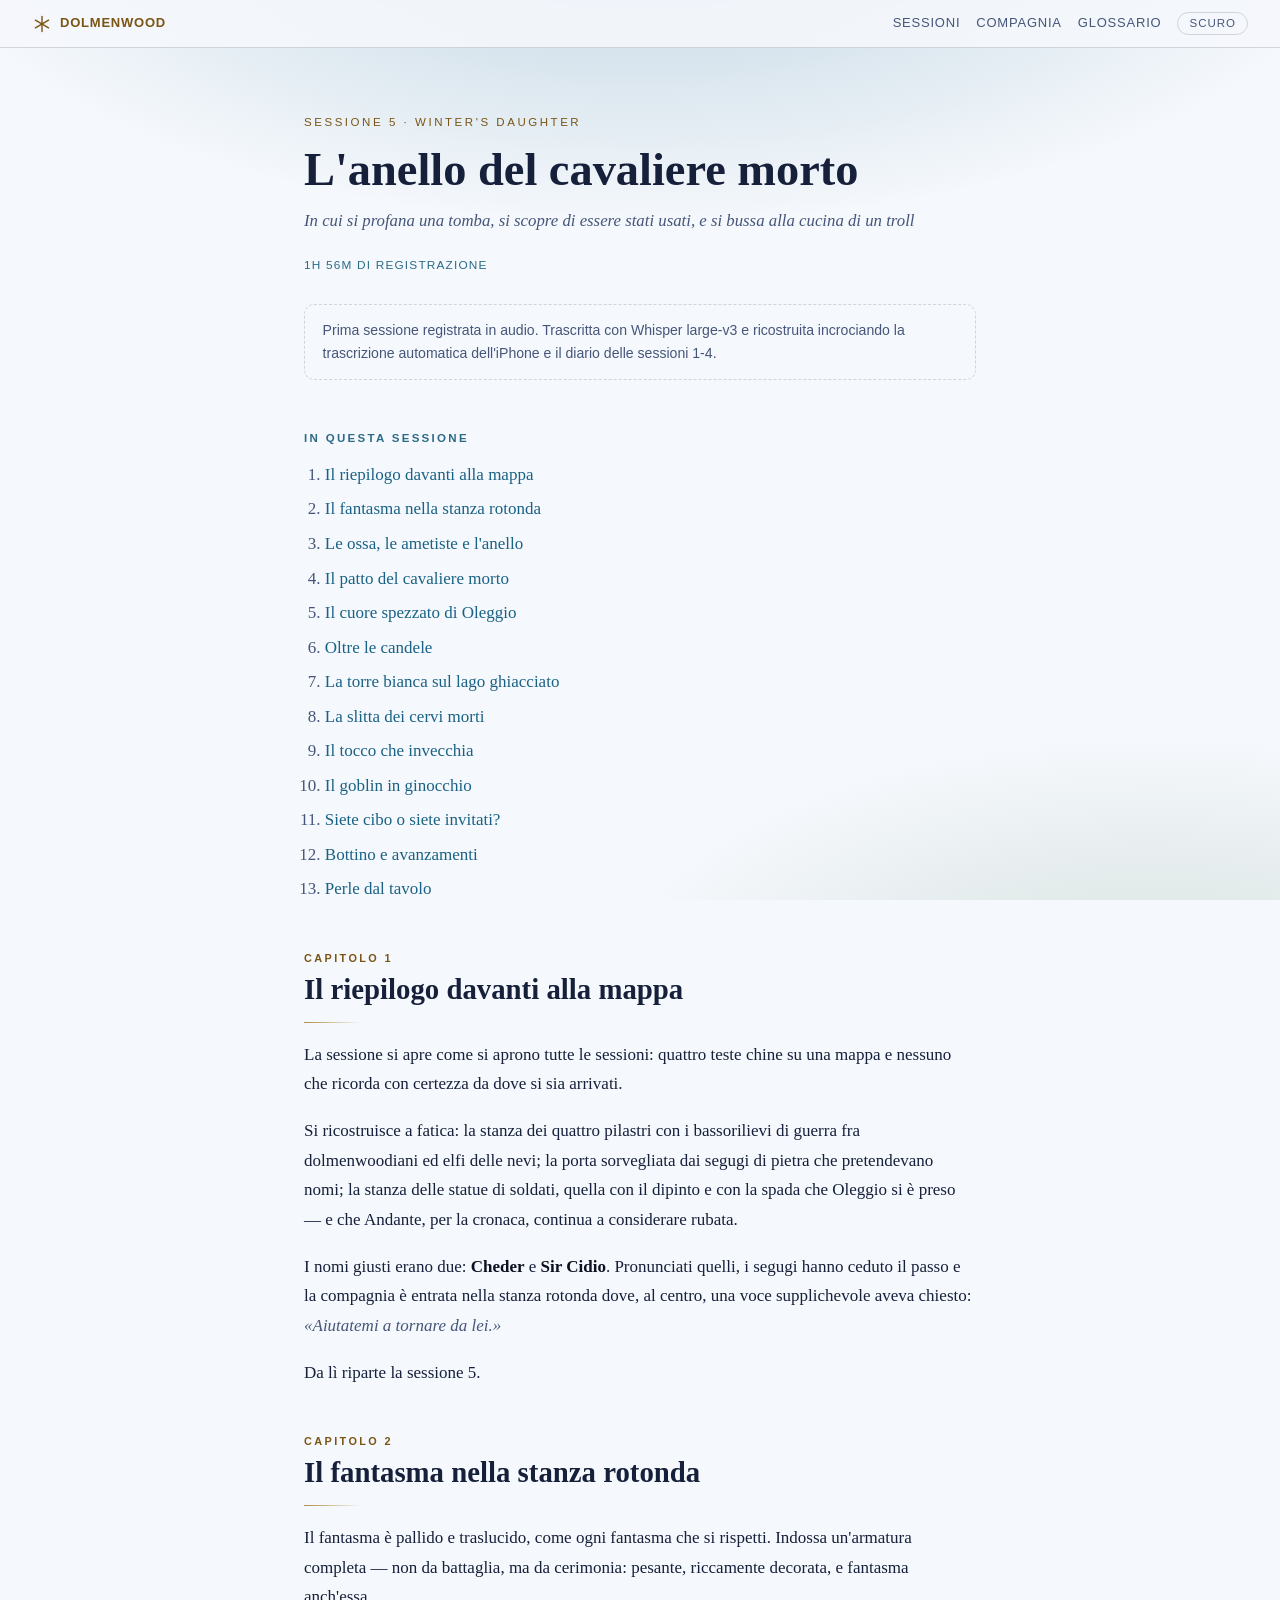
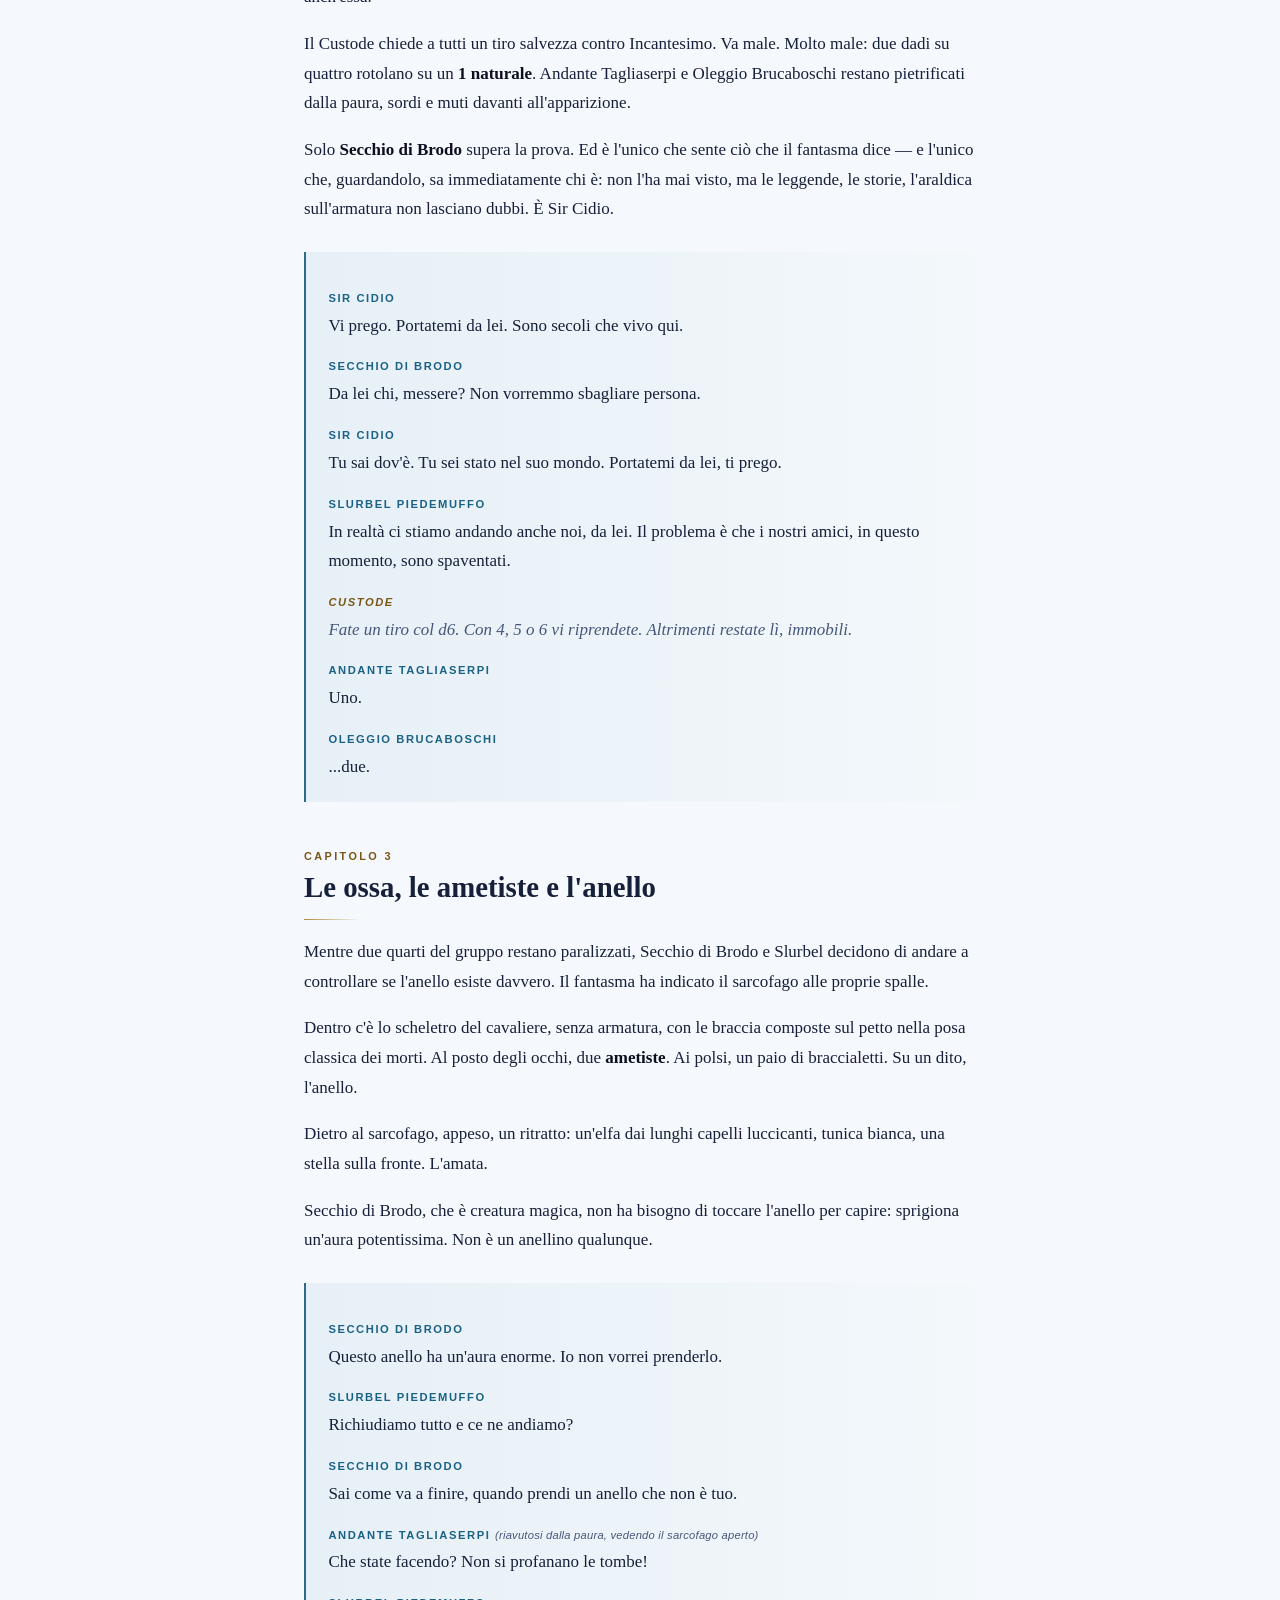
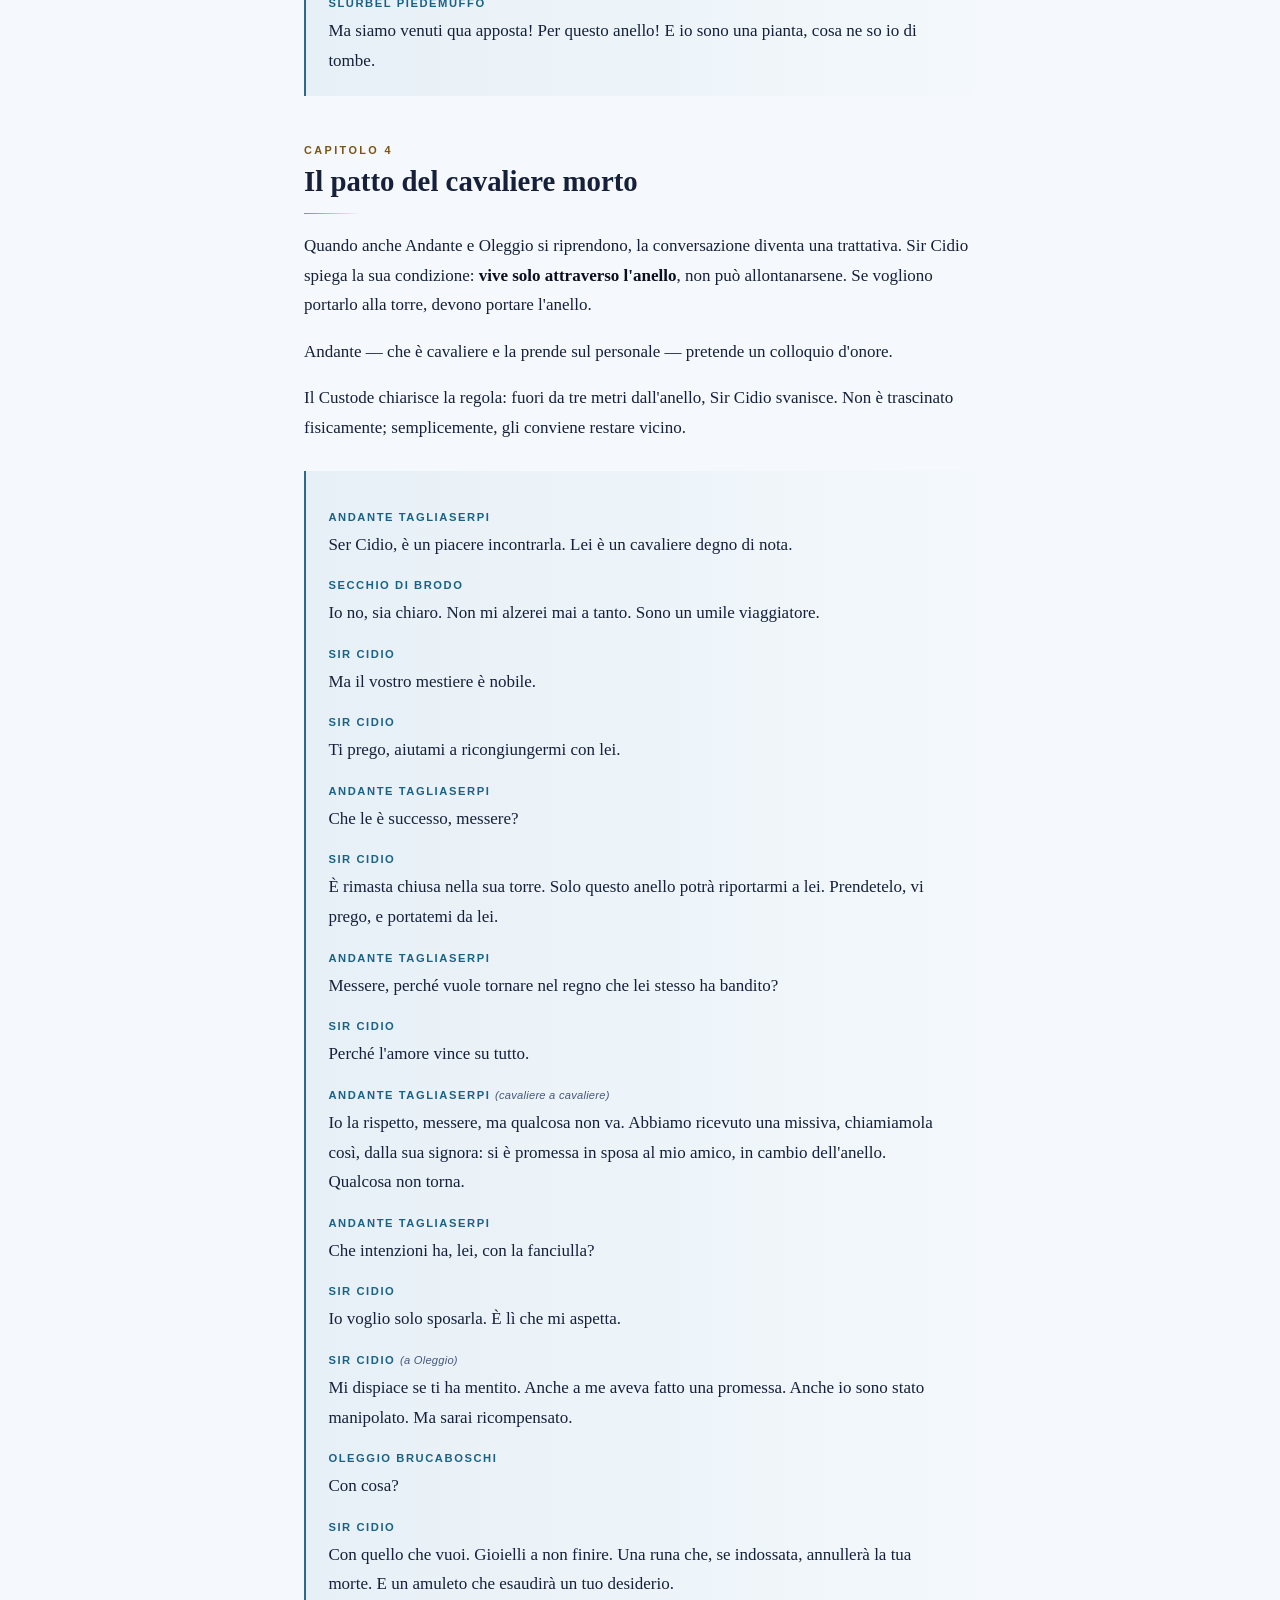
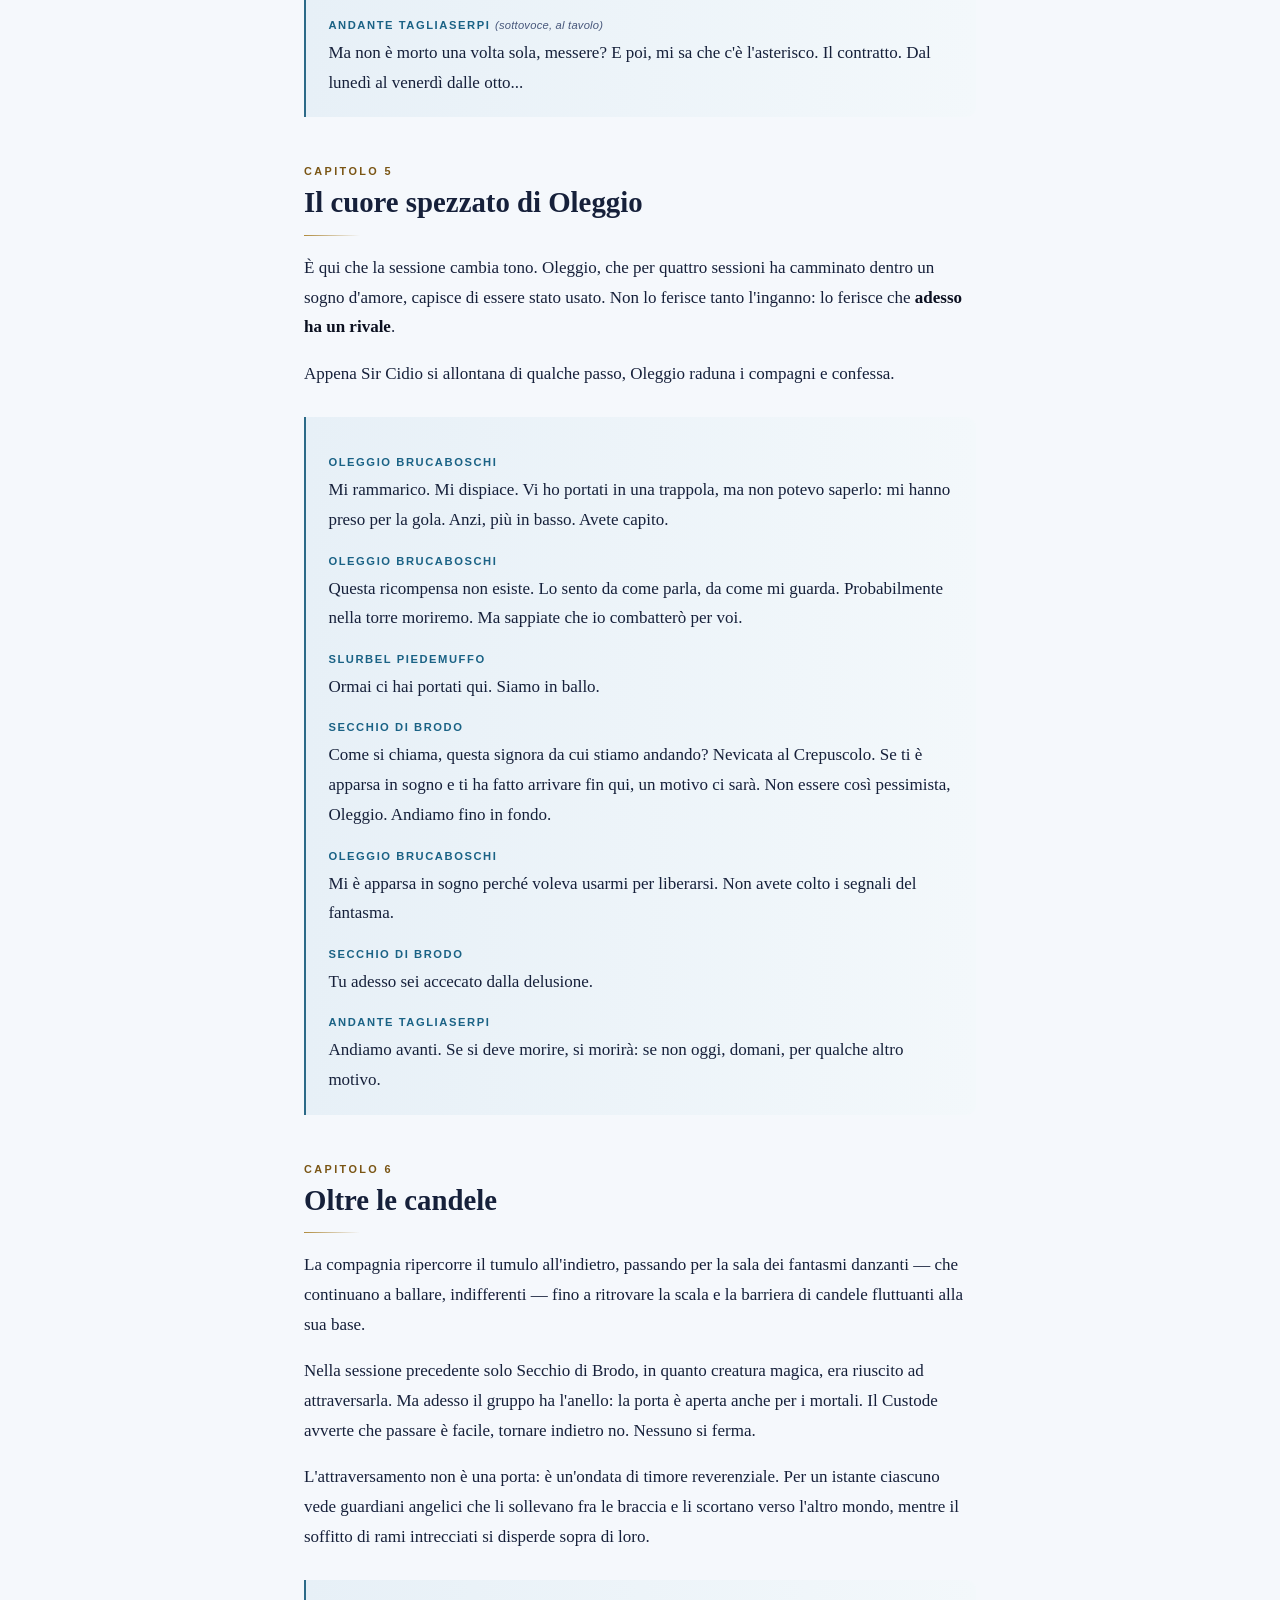
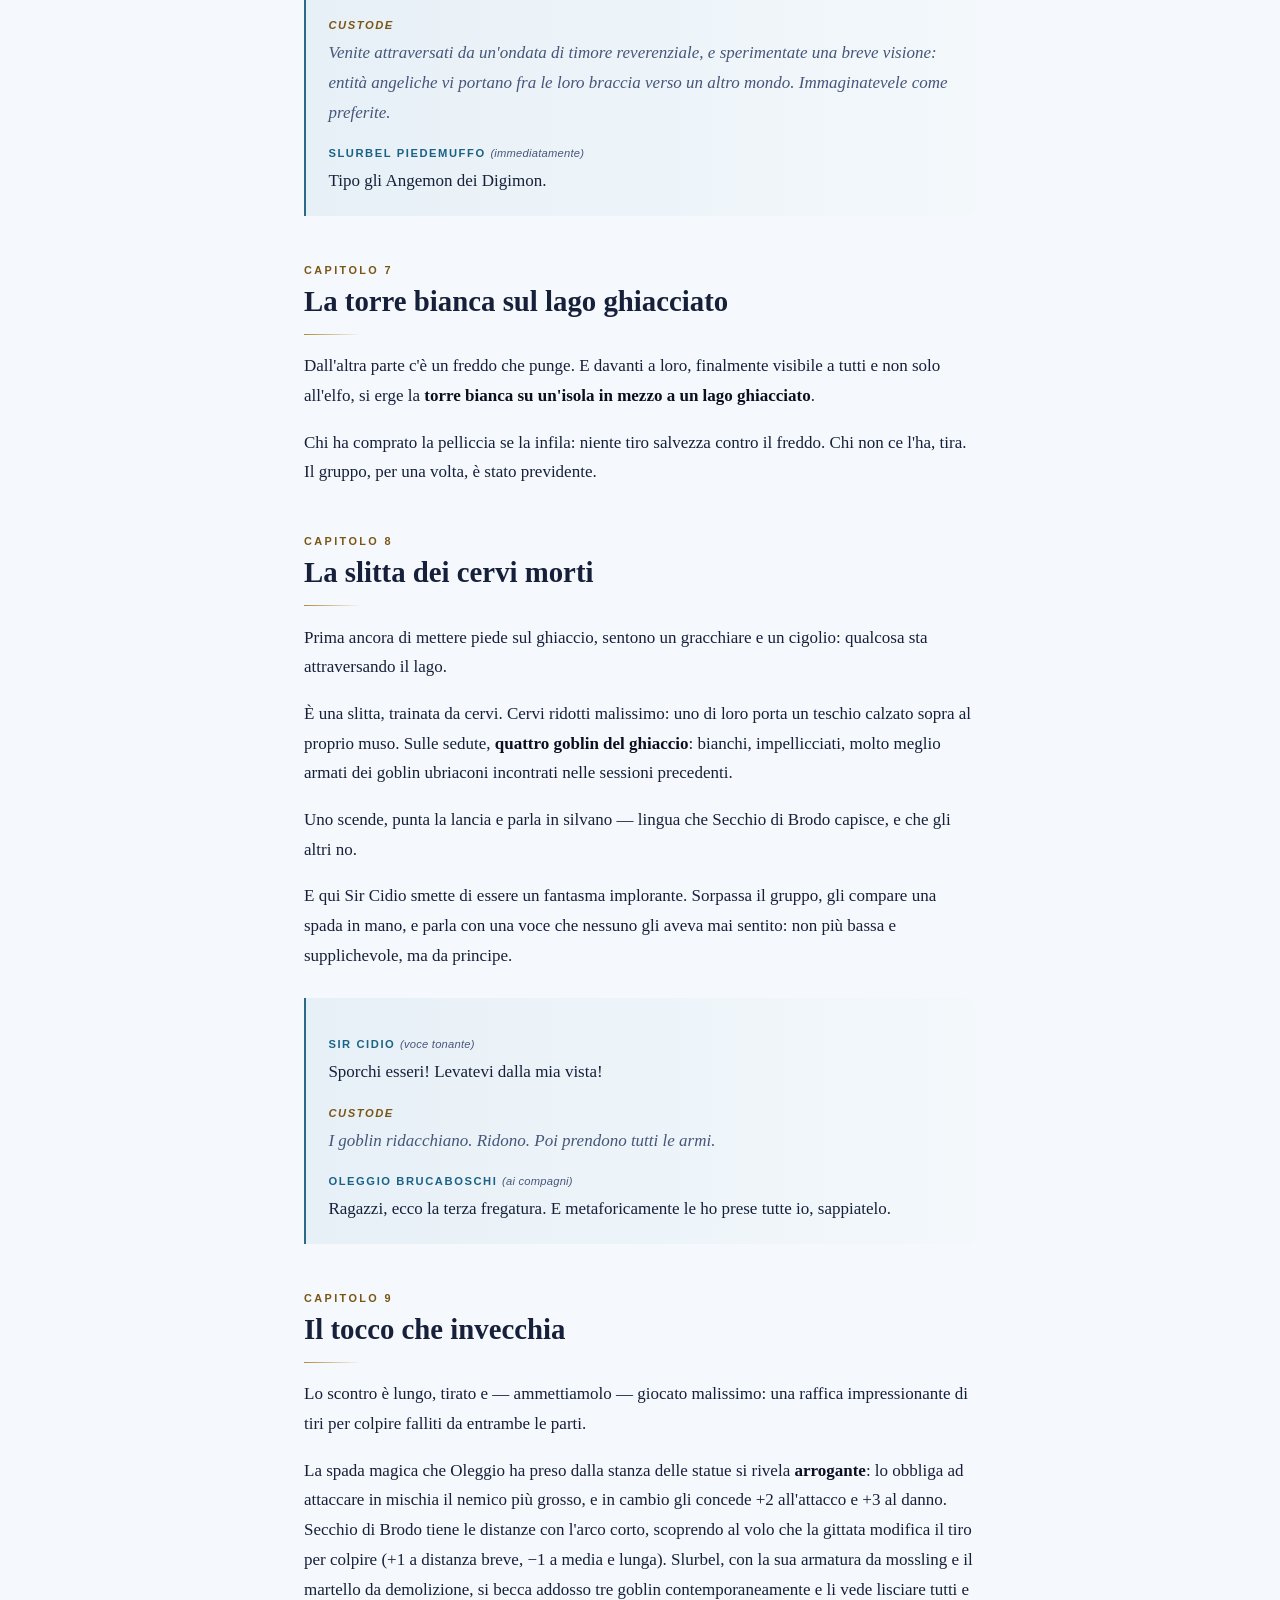
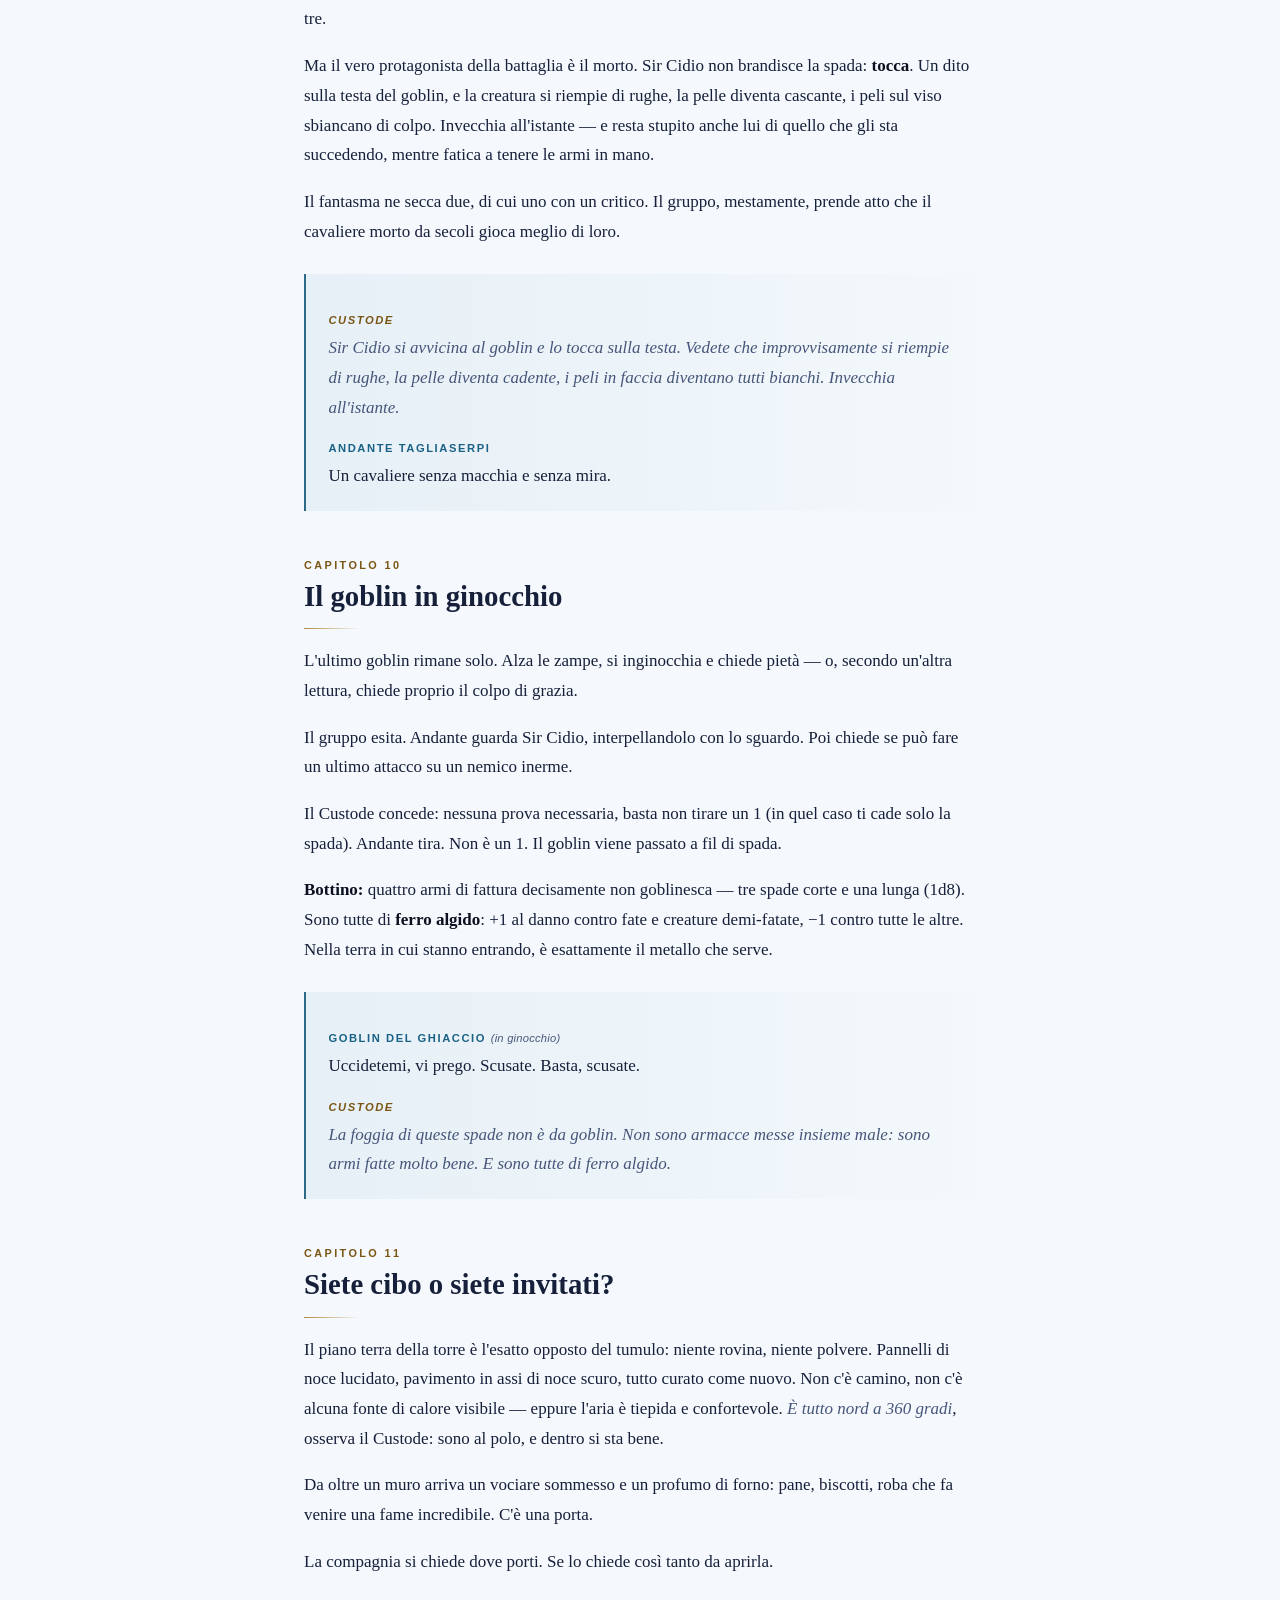
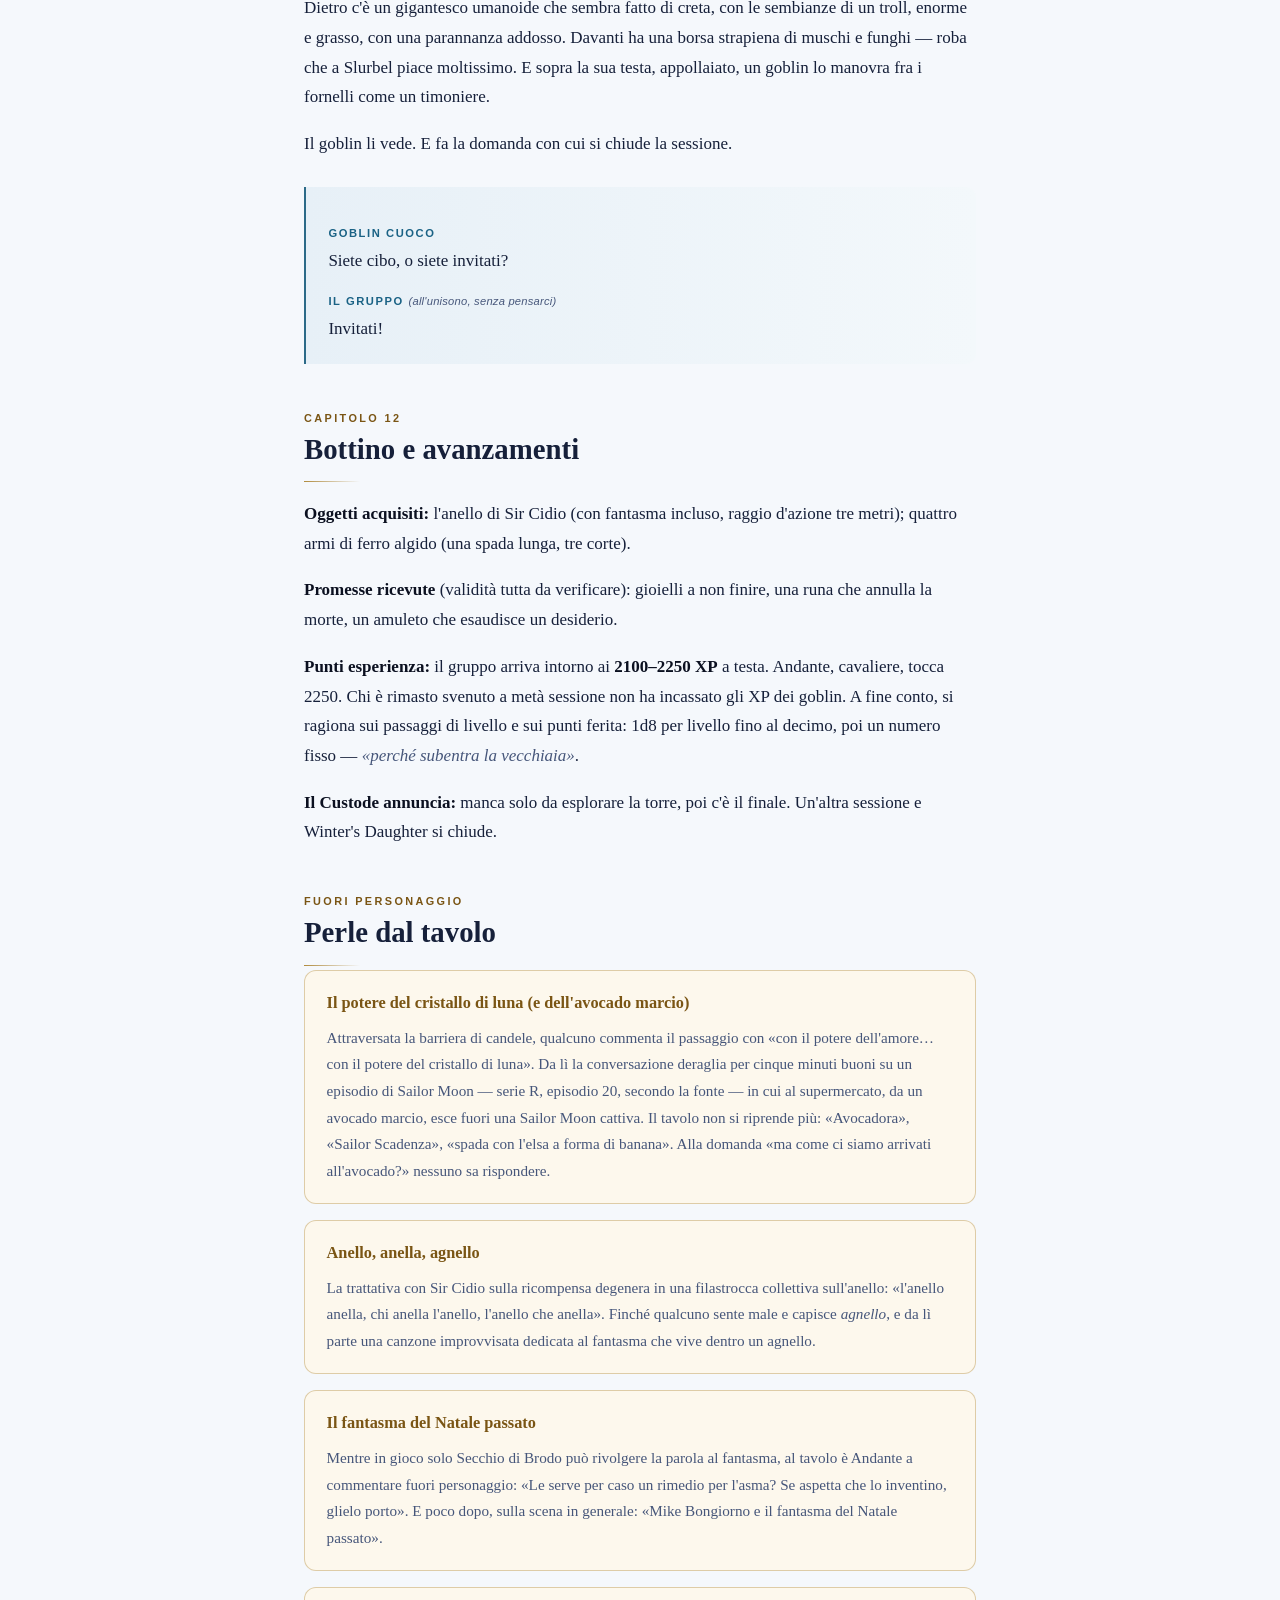
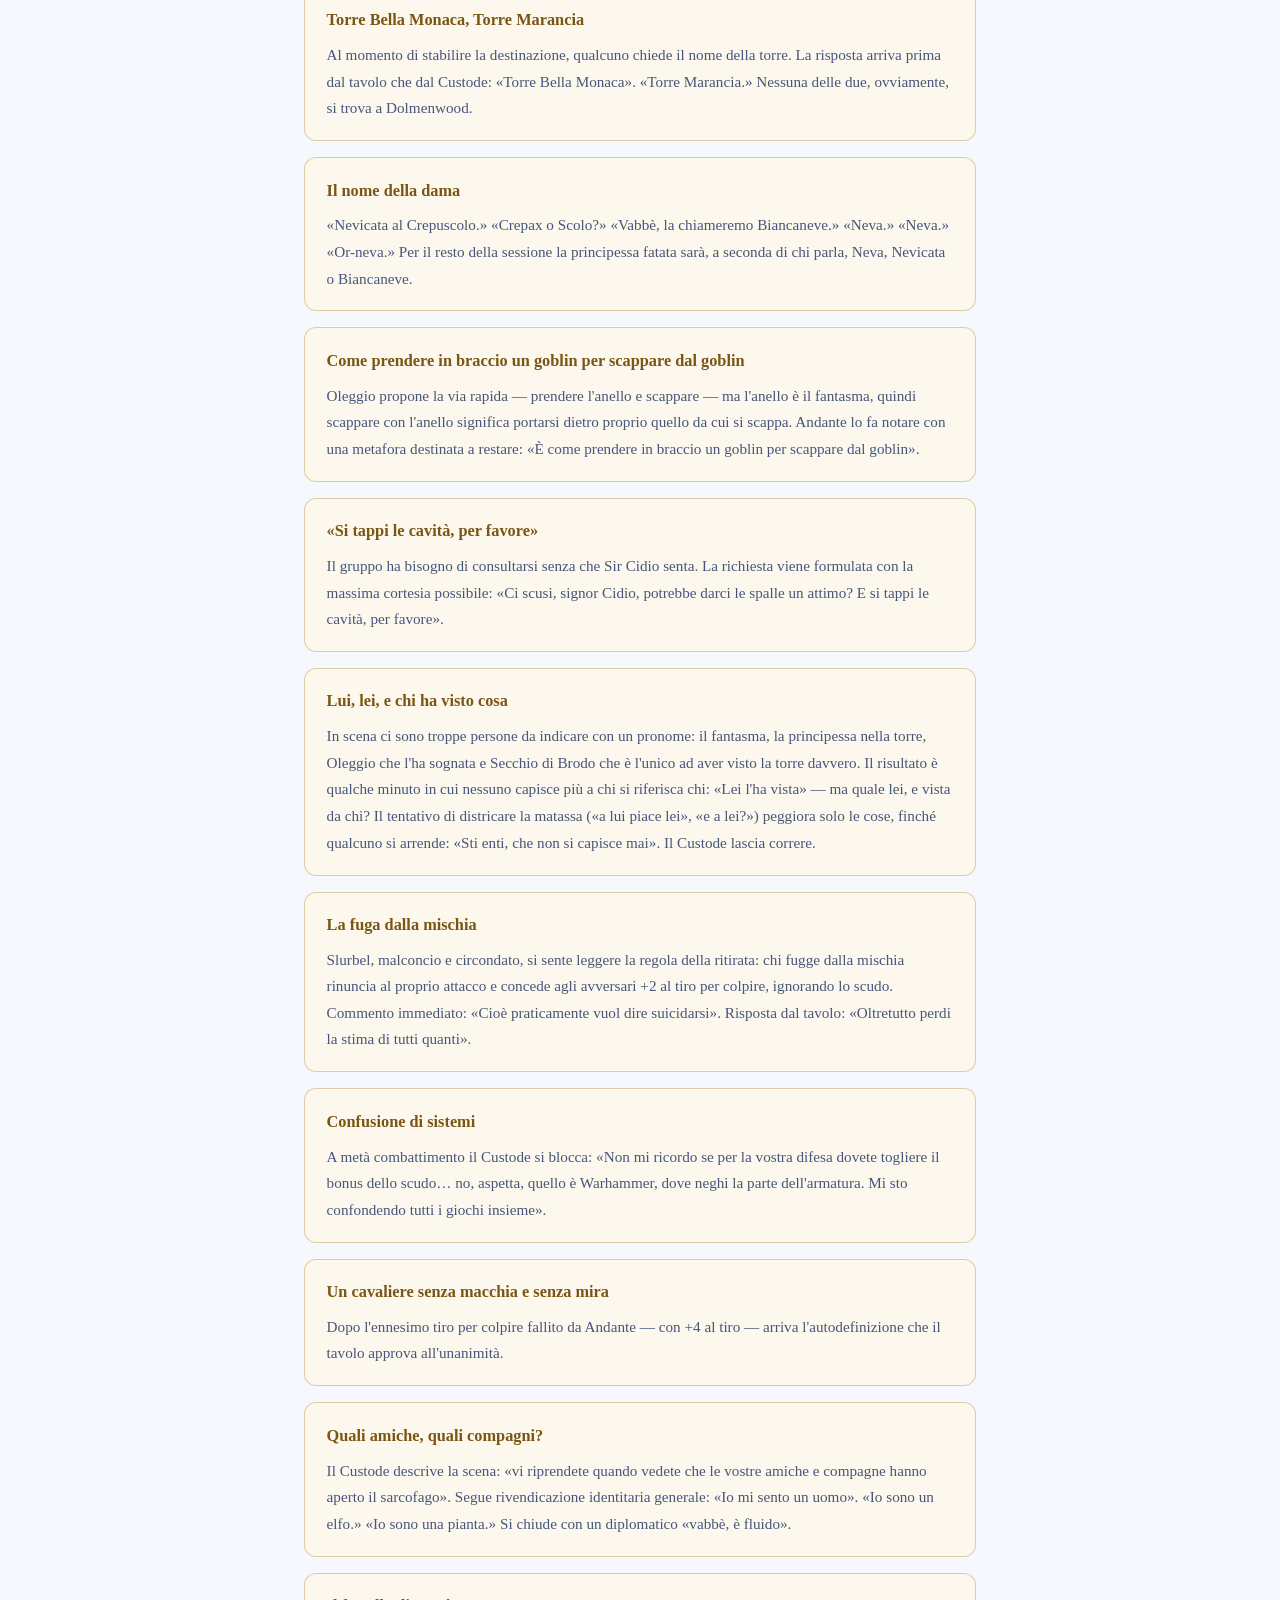
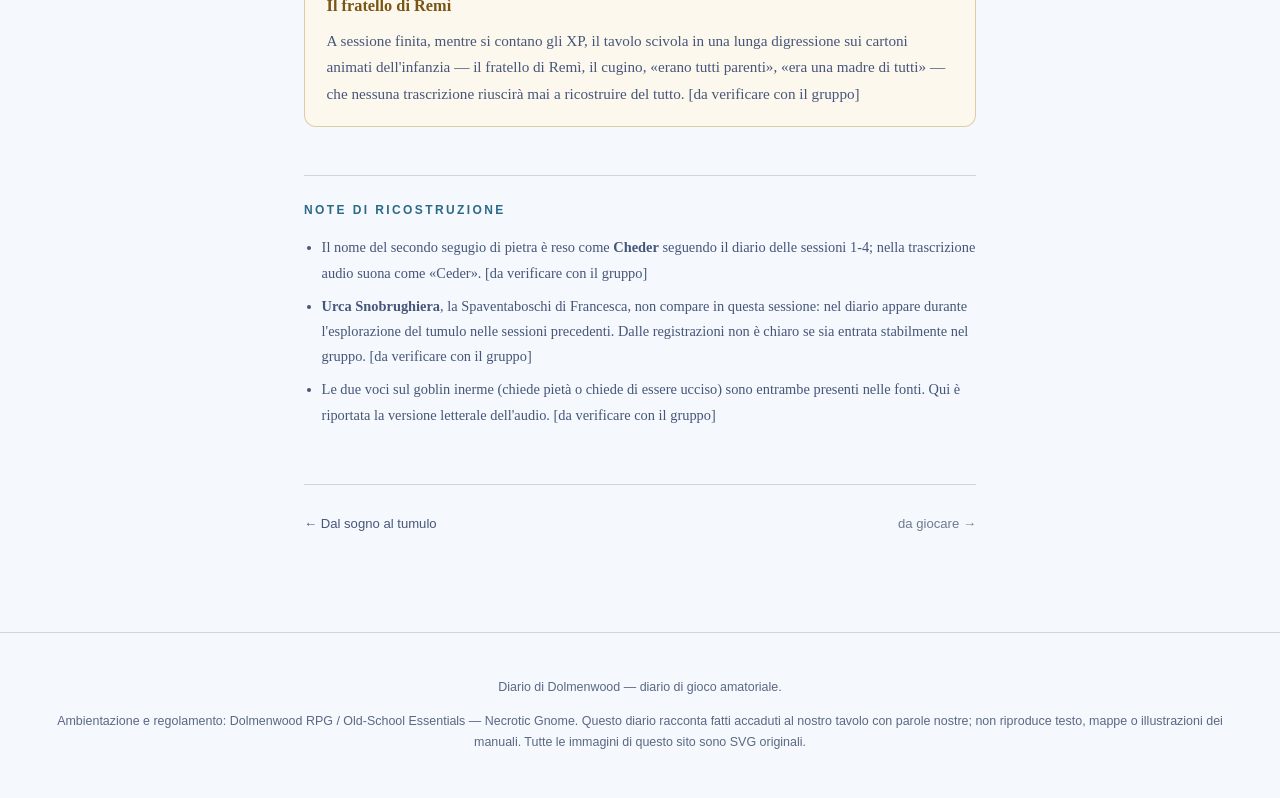
==== sito/sessioni/sessione-05.html @ defebea3 "Correggi attribuzioni e riscrivi due perle Correzioni segnalate dal gruppo: - la battuta sul rimedio" ====
<!DOCTYPE html>
<html lang="it">
<head>
<meta charset="utf-8">
<meta name="viewport" content="width=device-width, initial-scale=1">
<title>L'anello del cavaliere morto — Diario di Dolmenwood</title>
<meta name="description" content="In cui si profana una tomba, si scopre di essere stati usati, e si bussa alla cucina di un troll">
<link rel="stylesheet" href="../css/stile.css">
<link rel="icon" href="data:image/svg+xml,<svg xmlns='http://www.w3.org/2000/svg' viewBox='0 0 100 100'><text y='.9em' font-size='90'>&#10052;</text></svg>">
<script>
// Applicato prima del disegno della pagina, così non si vede il lampo del tema
// sbagliato. Senza scelta salvata si segue la preferenza del sistema.
(function () {
  try {
    var scelto = localStorage.getItem("tema");
    if (scelto === "light" || scelto === "dark") {
      document.documentElement.setAttribute("data-theme", scelto);
    }
  } catch (e) { /* localStorage non disponibile: si resta sulla preferenza di sistema */ }
})();
</script>
</head>
<body>
<div class="guscio">
<nav class="barra">
  <a class="marchio" href="../index.html"><svg viewBox="0 0 100 100" aria-hidden="true">
  <g fill="none" stroke="currentColor" stroke-width="7" stroke-linecap="round">
    <path d="M50 12 V88"/>
    <path d="M17 31 L83 69"/>
    <path d="M83 31 L17 69"/>
  </g>
</svg><span>Dolmenwood</span></a>
  <span class="spazio"></span>
  <a href="../index.html#sessioni">Sessioni</a>
  <a href="../index.html#compagnia">Compagnia</a>
  <a href="../index.html#glossario">Glossario</a>
  <button class="tema" type="button" data-tema aria-label="Cambia tema">
    <span class="etichetta-chiaro">Scuro</span><span class="etichetta-scuro">Chiaro</span>
  </button>
</nav>
<main class="contenuto">
  <header class="testata-sessione">
    <p class="etichetta">Sessione 5 &middot; Winter's Daughter</p>
    <h1>L'anello del cavaliere morto</h1>
    <p class="sottotitolo">In cui si profana una tomba, si scopre di essere stati usati, e si bussa alla cucina di un troll</p>
    <div class="dettagli"><span>1h 56m di registrazione</span></div>
    <p class="avviso">Prima sessione registrata in audio. Trascritta con Whisper large-v3 e ricostruita incrociando la trascrizione automatica dell'iPhone e il diario delle sessioni 1-4.</p>
  </header>

  <nav class="indice"><h2>In questa sessione</h2><ol><li><a href="#il-riepilogo-davanti-alla-mappa">Il riepilogo davanti alla mappa</a></li><li><a href="#il-fantasma-nella-stanza-rotonda">Il fantasma nella stanza rotonda</a></li><li><a href="#le-ossa-le-ametiste-e-l-anello">Le ossa, le ametiste e l'anello</a></li><li><a href="#il-patto-del-cavaliere-morto">Il patto del cavaliere morto</a></li><li><a href="#il-cuore-spezzato-di-oleggio">Il cuore spezzato di Oleggio</a></li><li><a href="#oltre-le-candele">Oltre le candele</a></li><li><a href="#la-torre-bianca-sul-lago-ghiacciato">La torre bianca sul lago ghiacciato</a></li><li><a href="#la-slitta-dei-cervi-morti">La slitta dei cervi morti</a></li><li><a href="#il-tocco-che-invecchia">Il tocco che invecchia</a></li><li><a href="#il-goblin-in-ginocchio">Il goblin in ginocchio</a></li><li><a href="#siete-cibo-o-siete-invitati">Siete cibo o siete invitati?</a></li><li><a href="#bottino-e-avanzamenti">Bottino e avanzamenti</a></li><li><a href="#perle-dal-tavolo">Perle dal tavolo</a></li></ol></nav>

  <section class="capitolo" id="il-riepilogo-davanti-alla-mappa">
<h2><span class="cifra">Capitolo 1</span>Il riepilogo davanti alla mappa</h2>
<p>La sessione si apre come si aprono tutte le sessioni: quattro teste chine su una mappa e nessuno che ricorda con certezza da dove si sia arrivati.</p>
<p>Si ricostruisce a fatica: la stanza dei quattro pilastri con i bassorilievi di guerra fra dolmenwoodiani ed elfi delle nevi; la porta sorvegliata dai segugi di pietra che pretendevano nomi; la stanza delle statue di soldati, quella con il dipinto e con la spada che Oleggio si è preso — e che Andante, per la cronaca, continua a considerare rubata.</p>
<p>I nomi giusti erano due: <strong>Cheder</strong> e <strong>Sir Cidio</strong>. Pronunciati quelli, i segugi hanno ceduto il passo e la compagnia è entrata nella stanza rotonda dove, al centro, una voce supplichevole aveva chiesto: <em>«Aiutatemi a tornare da lei.»</em></p>
<p>Da lì riparte la sessione 5.</p>

</section>
<section class="capitolo" id="il-fantasma-nella-stanza-rotonda">
<h2><span class="cifra">Capitolo 2</span>Il fantasma nella stanza rotonda</h2>
<p>Il fantasma è pallido e traslucido, come ogni fantasma che si rispetti. Indossa un'armatura completa — non da battaglia, ma da cerimonia: pesante, riccamente decorata, e fantasma anch'essa.</p>
<p>Il Custode chiede a tutti un tiro salvezza contro Incantesimo. Va male. Molto male: due dadi su quattro rotolano su un <strong>1 naturale</strong>. Andante Tagliaserpi e Oleggio Brucaboschi restano pietrificati dalla paura, sordi e muti davanti all'apparizione.</p>
<p>Solo <strong>Secchio di Brodo</strong> supera la prova. Ed è l'unico che sente ciò che il fantasma dice — e l'unico che, guardandolo, sa immediatamente chi è: non l'ha mai visto, ma le leggende, le storie, l'araldica sull'armatura non lasciano dubbi. È Sir Cidio.</p>
<div class="scena">
<p class="battuta"><span class="chi">Sir Cidio</span><span class="cosa">Vi prego. Portatemi da lei. Sono secoli che vivo qui.</span></p>
<p class="battuta"><span class="chi">Secchio di Brodo</span><span class="cosa">Da lei chi, messere? Non vorremmo sbagliare persona.</span></p>
<p class="battuta"><span class="chi">Sir Cidio</span><span class="cosa">Tu sai dov'è. Tu sei stato nel suo mondo. Portatemi da lei, ti prego.</span></p>
<p class="battuta"><span class="chi">Slurbel Piedemuffo</span><span class="cosa">In realtà ci stiamo andando anche noi, da lei. Il problema è che i nostri amici, in questo momento, sono spaventati.</span></p>
<p class="battuta custode"><span class="chi">Custode</span><span class="cosa">Fate un tiro col d6. Con 4, 5 o 6 vi riprendete. Altrimenti restate lì, immobili.</span></p>
<p class="battuta"><span class="chi">Andante Tagliaserpi</span><span class="cosa">Uno.</span></p>
<p class="battuta"><span class="chi">Oleggio Brucaboschi</span><span class="cosa">...due.</span></p>
</div>
</section>
<section class="capitolo" id="le-ossa-le-ametiste-e-l-anello">
<h2><span class="cifra">Capitolo 3</span>Le ossa, le ametiste e l'anello</h2>
<p>Mentre due quarti del gruppo restano paralizzati, Secchio di Brodo e Slurbel decidono di andare a controllare se l'anello esiste davvero. Il fantasma ha indicato il sarcofago alle proprie spalle.</p>
<p>Dentro c'è lo scheletro del cavaliere, senza armatura, con le braccia composte sul petto nella posa classica dei morti. Al posto degli occhi, due <strong>ametiste</strong>. Ai polsi, un paio di braccialetti. Su un dito, l'anello.</p>
<p>Dietro al sarcofago, appeso, un ritratto: un'elfa dai lunghi capelli luccicanti, tunica bianca, una stella sulla fronte. L'amata.</p>
<p>Secchio di Brodo, che è creatura magica, non ha bisogno di toccare l'anello per capire: sprigiona un'aura potentissima. Non è un anellino qualunque.</p>
<div class="scena">
<p class="battuta"><span class="chi">Secchio di Brodo</span><span class="cosa">Questo anello ha un'aura enorme. Io non vorrei prenderlo.</span></p>
<p class="battuta"><span class="chi">Slurbel Piedemuffo</span><span class="cosa">Richiudiamo tutto e ce ne andiamo?</span></p>
<p class="battuta"><span class="chi">Secchio di Brodo</span><span class="cosa">Sai come va a finire, quando prendi un anello che non è tuo.</span></p>
<p class="battuta"><span class="chi">Andante Tagliaserpi <span class="nota">(riavutosi dalla paura, vedendo il sarcofago aperto)</span></span><span class="cosa">Che state facendo? Non si profanano le tombe!</span></p>
<p class="battuta"><span class="chi">Slurbel Piedemuffo</span><span class="cosa">Ma siamo venuti qua apposta! Per questo anello! E io sono una pianta, cosa ne so io di tombe.</span></p>
</div>
</section>
<section class="capitolo" id="il-patto-del-cavaliere-morto">
<h2><span class="cifra">Capitolo 4</span>Il patto del cavaliere morto</h2>
<p>Quando anche Andante e Oleggio si riprendono, la conversazione diventa una trattativa. Sir Cidio spiega la sua condizione: <strong>vive solo attraverso l'anello</strong>, non può allontanarsene. Se vogliono portarlo alla torre, devono portare l'anello.</p>
<p>Andante — che è cavaliere e la prende sul personale — pretende un colloquio d'onore.</p>
<p>Il Custode chiarisce la regola: fuori da tre metri dall'anello, Sir Cidio svanisce. Non è trascinato fisicamente; semplicemente, gli conviene restare vicino.</p>
<div class="scena">
<p class="battuta"><span class="chi">Andante Tagliaserpi</span><span class="cosa">Ser Cidio, è un piacere incontrarla. Lei è un cavaliere degno di nota.</span></p>
<p class="battuta"><span class="chi">Secchio di Brodo</span><span class="cosa">Io no, sia chiaro. Non mi alzerei mai a tanto. Sono un umile viaggiatore.</span></p>
<p class="battuta"><span class="chi">Sir Cidio</span><span class="cosa">Ma il vostro mestiere è nobile.</span></p>
<p class="battuta"><span class="chi">Sir Cidio</span><span class="cosa">Ti prego, aiutami a ricongiungermi con lei.</span></p>
<p class="battuta"><span class="chi">Andante Tagliaserpi</span><span class="cosa">Che le è successo, messere?</span></p>
<p class="battuta"><span class="chi">Sir Cidio</span><span class="cosa">È rimasta chiusa nella sua torre. Solo questo anello potrà riportarmi a lei. Prendetelo, vi prego, e portatemi da lei.</span></p>
<p class="battuta"><span class="chi">Andante Tagliaserpi</span><span class="cosa">Messere, perché vuole tornare nel regno che lei stesso ha bandito?</span></p>
<p class="battuta"><span class="chi">Sir Cidio</span><span class="cosa">Perché l'amore vince su tutto.</span></p>
<p class="battuta"><span class="chi">Andante Tagliaserpi <span class="nota">(cavaliere a cavaliere)</span></span><span class="cosa">Io la rispetto, messere, ma qualcosa non va. Abbiamo ricevuto una missiva, chiamiamola così, dalla sua signora: si è promessa in sposa al mio amico, in cambio dell'anello. Qualcosa non torna.</span></p>
<p class="battuta"><span class="chi">Andante Tagliaserpi</span><span class="cosa">Che intenzioni ha, lei, con la fanciulla?</span></p>
<p class="battuta"><span class="chi">Sir Cidio</span><span class="cosa">Io voglio solo sposarla. È lì che mi aspetta.</span></p>
<p class="battuta"><span class="chi">Sir Cidio <span class="nota">(a Oleggio)</span></span><span class="cosa">Mi dispiace se ti ha mentito. Anche a me aveva fatto una promessa. Anche io sono stato manipolato. Ma sarai ricompensato.</span></p>
<p class="battuta"><span class="chi">Oleggio Brucaboschi</span><span class="cosa">Con cosa?</span></p>
<p class="battuta"><span class="chi">Sir Cidio</span><span class="cosa">Con quello che vuoi. Gioielli a non finire. Una runa che, se indossata, annullerà la tua morte. E un amuleto che esaudirà un tuo desiderio.</span></p>
<p class="battuta"><span class="chi">Andante Tagliaserpi <span class="nota">(sottovoce, al tavolo)</span></span><span class="cosa">Ma non è morto una volta sola, messere? E poi, mi sa che c'è l'asterisco. Il contratto. Dal lunedì al venerdì dalle otto...</span></p>
</div>
</section>
<section class="capitolo" id="il-cuore-spezzato-di-oleggio">
<h2><span class="cifra">Capitolo 5</span>Il cuore spezzato di Oleggio</h2>
<p>È qui che la sessione cambia tono. Oleggio, che per quattro sessioni ha camminato dentro un sogno d'amore, capisce di essere stato usato. Non lo ferisce tanto l'inganno: lo ferisce che <strong>adesso ha un rivale</strong>.</p>
<p>Appena Sir Cidio si allontana di qualche passo, Oleggio raduna i compagni e confessa.</p>
<div class="scena">
<p class="battuta"><span class="chi">Oleggio Brucaboschi</span><span class="cosa">Mi rammarico. Mi dispiace. Vi ho portati in una trappola, ma non potevo saperlo: mi hanno preso per la gola. Anzi, più in basso. Avete capito.</span></p>
<p class="battuta"><span class="chi">Oleggio Brucaboschi</span><span class="cosa">Questa ricompensa non esiste. Lo sento da come parla, da come mi guarda. Probabilmente nella torre moriremo. Ma sappiate che io combatterò per voi.</span></p>
<p class="battuta"><span class="chi">Slurbel Piedemuffo</span><span class="cosa">Ormai ci hai portati qui. Siamo in ballo.</span></p>
<p class="battuta"><span class="chi">Secchio di Brodo</span><span class="cosa">Come si chiama, questa signora da cui stiamo andando? Nevicata al Crepuscolo. Se ti è apparsa in sogno e ti ha fatto arrivare fin qui, un motivo ci sarà. Non essere così pessimista, Oleggio. Andiamo fino in fondo.</span></p>
<p class="battuta"><span class="chi">Oleggio Brucaboschi</span><span class="cosa">Mi è apparsa in sogno perché voleva usarmi per liberarsi. Non avete colto i segnali del fantasma.</span></p>
<p class="battuta"><span class="chi">Secchio di Brodo</span><span class="cosa">Tu adesso sei accecato dalla delusione.</span></p>
<p class="battuta"><span class="chi">Andante Tagliaserpi</span><span class="cosa">Andiamo avanti. Se si deve morire, si morirà: se non oggi, domani, per qualche altro motivo.</span></p>
</div>
</section>
<section class="capitolo" id="oltre-le-candele">
<h2><span class="cifra">Capitolo 6</span>Oltre le candele</h2>
<p>La compagnia ripercorre il tumulo all'indietro, passando per la sala dei fantasmi danzanti — che continuano a ballare, indifferenti — fino a ritrovare la scala e la barriera di candele fluttuanti alla sua base.</p>
<p>Nella sessione precedente solo Secchio di Brodo, in quanto creatura magica, era riuscito ad attraversarla. Ma adesso il gruppo ha l'anello: la porta è aperta anche per i mortali. Il Custode avverte che passare è facile, tornare indietro no. Nessuno si ferma.</p>
<p>L'attraversamento non è una porta: è un'ondata di timore reverenziale. Per un istante ciascuno vede guardiani angelici che li sollevano fra le braccia e li scortano verso l'altro mondo, mentre il soffitto di rami intrecciati si disperde sopra di loro.</p>
<div class="scena">
<p class="battuta custode"><span class="chi">Custode</span><span class="cosa">Venite attraversati da un'ondata di timore reverenziale, e sperimentate una breve visione: entità angeliche vi portano fra le loro braccia verso un altro mondo. Immaginatevele come preferite.</span></p>
<p class="battuta"><span class="chi">Slurbel Piedemuffo <span class="nota">(immediatamente)</span></span><span class="cosa">Tipo gli Angemon dei Digimon.</span></p>
</div>
</section>
<section class="capitolo" id="la-torre-bianca-sul-lago-ghiacciato">
<h2><span class="cifra">Capitolo 7</span>La torre bianca sul lago ghiacciato</h2>
<p>Dall'altra parte c'è un freddo che punge. E davanti a loro, finalmente visibile a tutti e non solo all'elfo, si erge la <strong>torre bianca su un'isola in mezzo a un lago ghiacciato</strong>.</p>
<p>Chi ha comprato la pelliccia se la infila: niente tiro salvezza contro il freddo. Chi non ce l'ha, tira. Il gruppo, per una volta, è stato previdente.</p>

</section>
<section class="capitolo" id="la-slitta-dei-cervi-morti">
<h2><span class="cifra">Capitolo 8</span>La slitta dei cervi morti</h2>
<p>Prima ancora di mettere piede sul ghiaccio, sentono un gracchiare e un cigolio: qualcosa sta attraversando il lago.</p>
<p>È una slitta, trainata da cervi. Cervi ridotti malissimo: uno di loro porta un teschio calzato sopra al proprio muso. Sulle sedute, <strong>quattro goblin del ghiaccio</strong>: bianchi, impellicciati, molto meglio armati dei goblin ubriaconi incontrati nelle sessioni precedenti.</p>
<p>Uno scende, punta la lancia e parla in silvano — lingua che Secchio di Brodo capisce, e che gli altri no.</p>
<p>E qui Sir Cidio smette di essere un fantasma implorante. Sorpassa il gruppo, gli compare una spada in mano, e parla con una voce che nessuno gli aveva mai sentito: non più bassa e supplichevole, ma da principe.</p>
<div class="scena">
<p class="battuta"><span class="chi">Sir Cidio <span class="nota">(voce tonante)</span></span><span class="cosa">Sporchi esseri! Levatevi dalla mia vista!</span></p>
<p class="battuta custode"><span class="chi">Custode</span><span class="cosa">I goblin ridacchiano. Ridono. Poi prendono tutti le armi.</span></p>
<p class="battuta"><span class="chi">Oleggio Brucaboschi <span class="nota">(ai compagni)</span></span><span class="cosa">Ragazzi, ecco la terza fregatura. E metaforicamente le ho prese tutte io, sappiatelo.</span></p>
</div>
</section>
<section class="capitolo" id="il-tocco-che-invecchia">
<h2><span class="cifra">Capitolo 9</span>Il tocco che invecchia</h2>
<p>Lo scontro è lungo, tirato e — ammettiamolo — giocato malissimo: una raffica impressionante di tiri per colpire falliti da entrambe le parti.</p>
<p>La spada magica che Oleggio ha preso dalla stanza delle statue si rivela <strong>arrogante</strong>: lo obbliga ad attaccare in mischia il nemico più grosso, e in cambio gli concede +2 all'attacco e +3 al danno. Secchio di Brodo tiene le distanze con l'arco corto, scoprendo al volo che la gittata modifica il tiro per colpire (+1 a distanza breve, −1 a media e lunga). Slurbel, con la sua armatura da mossling e il martello da demolizione, si becca addosso tre goblin contemporaneamente e li vede lisciare tutti e tre.</p>
<p>Ma il vero protagonista della battaglia è il morto. Sir Cidio non brandisce la spada: <strong>tocca</strong>. Un dito sulla testa del goblin, e la creatura si riempie di rughe, la pelle diventa cascante, i peli sul viso sbiancano di colpo. Invecchia all'istante — e resta stupito anche lui di quello che gli sta succedendo, mentre fatica a tenere le armi in mano.</p>
<p>Il fantasma ne secca due, di cui uno con un critico. Il gruppo, mestamente, prende atto che il cavaliere morto da secoli gioca meglio di loro.</p>
<div class="scena">
<p class="battuta custode"><span class="chi">Custode</span><span class="cosa">Sir Cidio si avvicina al goblin e lo tocca sulla testa. Vedete che improvvisamente si riempie di rughe, la pelle diventa cadente, i peli in faccia diventano tutti bianchi. Invecchia all'istante.</span></p>
<p class="battuta"><span class="chi">Andante Tagliaserpi</span><span class="cosa">Un cavaliere senza macchia e senza mira.</span></p>
</div>
</section>
<section class="capitolo" id="il-goblin-in-ginocchio">
<h2><span class="cifra">Capitolo 10</span>Il goblin in ginocchio</h2>
<p>L'ultimo goblin rimane solo. Alza le zampe, si inginocchia e chiede pietà — o, secondo un'altra lettura, chiede proprio il colpo di grazia.</p>
<p>Il gruppo esita. Andante guarda Sir Cidio, interpellandolo con lo sguardo. Poi chiede se può fare un ultimo attacco su un nemico inerme.</p>
<p>Il Custode concede: nessuna prova necessaria, basta non tirare un 1 (in quel caso ti cade solo la spada). Andante tira. Non è un 1. Il goblin viene passato a fil di spada.</p>
<p><strong>Bottino:</strong> quattro armi di fattura decisamente non goblinesca — tre spade corte e una lunga (1d8). Sono tutte di <strong>ferro algido</strong>: +1 al danno contro fate e creature demi-fatate, −1 contro tutte le altre. Nella terra in cui stanno entrando, è esattamente il metallo che serve.</p>
<div class="scena">
<p class="battuta"><span class="chi">Goblin del ghiaccio <span class="nota">(in ginocchio)</span></span><span class="cosa">Uccidetemi, vi prego. Scusate. Basta, scusate.</span></p>
<p class="battuta custode"><span class="chi">Custode</span><span class="cosa">La foggia di queste spade non è da goblin. Non sono armacce messe insieme male: sono armi fatte molto bene. E sono tutte di ferro algido.</span></p>
</div>
</section>
<section class="capitolo" id="siete-cibo-o-siete-invitati">
<h2><span class="cifra">Capitolo 11</span>Siete cibo o siete invitati?</h2>
<p>Il piano terra della torre è l'esatto opposto del tumulo: niente rovina, niente polvere. Pannelli di noce lucidato, pavimento in assi di noce scuro, tutto curato come nuovo. Non c'è camino, non c'è alcuna fonte di calore visibile — eppure l'aria è tiepida e confortevole. <em>È tutto nord a 360 gradi</em>, osserva il Custode: sono al polo, e dentro si sta bene.</p>
<p>Da oltre un muro arriva un vociare sommesso e un profumo di forno: pane, biscotti, roba che fa venire una fame incredibile. C'è una porta.</p>
<p>La compagnia si chiede dove porti. Se lo chiede così tanto da aprirla.</p>
<p>Dietro c'è un gigantesco umanoide che sembra fatto di creta, con le sembianze di un troll, enorme e grasso, con una parannanza addosso. Davanti ha una borsa strapiena di muschi e funghi — roba che a Slurbel piace moltissimo. E sopra la sua testa, appollaiato, un goblin lo manovra fra i fornelli come un timoniere.</p>
<p>Il goblin li vede. E fa la domanda con cui si chiude la sessione.</p>
<div class="scena">
<p class="battuta"><span class="chi">Goblin cuoco</span><span class="cosa">Siete cibo, o siete invitati?</span></p>
<p class="battuta"><span class="chi">Il gruppo <span class="nota">(all'unisono, senza pensarci)</span></span><span class="cosa">Invitati!</span></p>
</div>
</section>
<section class="capitolo" id="bottino-e-avanzamenti">
<h2><span class="cifra">Capitolo 12</span>Bottino e avanzamenti</h2>
<p><strong>Oggetti acquisiti:</strong> l'anello di Sir Cidio (con fantasma incluso, raggio d'azione tre metri); quattro armi di ferro algido (una spada lunga, tre corte).</p>
<p><strong>Promesse ricevute</strong> (validità tutta da verificare): gioielli a non finire, una runa che annulla la morte, un amuleto che esaudisce un desiderio.</p>
<p><strong>Punti esperienza:</strong> il gruppo arriva intorno ai <strong>2100–2250 XP</strong> a testa. Andante, cavaliere, tocca 2250. Chi è rimasto svenuto a metà sessione non ha incassato gli XP dei goblin. A fine conto, si ragiona sui passaggi di livello e sui punti ferita: 1d8 per livello fino al decimo, poi un numero fisso — <em>«perché subentra la vecchiaia»</em>.</p>
<p><strong>Il Custode annuncia:</strong> manca solo da esplorare la torre, poi c'è il finale. Un'altra sessione e Winter's Daughter si chiude.</p>

</section>
  <section class="capitolo" id="perle-dal-tavolo">
<h2><span class="cifra">Fuori personaggio</span>Perle dal tavolo</h2>
<div class="perle">
<div class="perla"><h3>Il potere del cristallo di luna (e dell'avocado marcio)</h3><p>Attraversata la barriera di candele, qualcuno commenta il passaggio con «con il potere dell'amore… con il potere del cristallo di luna». Da lì la conversazione deraglia per cinque minuti buoni su un episodio di Sailor Moon — serie R, episodio 20, secondo la fonte — in cui al supermercato, da un avocado marcio, esce fuori una Sailor Moon cattiva. Il tavolo non si riprende più: «Avocadora», «Sailor Scadenza», «spada con l'elsa a forma di banana». Alla domanda «ma come ci siamo arrivati all'avocado?» nessuno sa rispondere.</p></div>
<div class="perla"><h3>Anello, anella, agnello</h3><p>La trattativa con Sir Cidio sulla ricompensa degenera in una filastrocca collettiva sull'anello: «l'anello anella, chi anella l'anello, l'anello che anella». Finché qualcuno sente male e capisce <em>agnello</em>, e da lì parte una canzone improvvisata dedicata al fantasma che vive dentro un agnello.</p></div>
<div class="perla"><h3>Il fantasma del Natale passato</h3><p>Mentre in gioco solo Secchio di Brodo può rivolgere la parola al fantasma, al tavolo è Andante a commentare fuori personaggio: «Le serve per caso un rimedio per l'asma? Se aspetta che lo inventino, glielo porto». E poco dopo, sulla scena in generale: «Mike Bongiorno e il fantasma del Natale passato».</p></div>
<div class="perla"><h3>Torre Bella Monaca, Torre Marancia</h3><p>Al momento di stabilire la destinazione, qualcuno chiede il nome della torre. La risposta arriva prima dal tavolo che dal Custode: «Torre Bella Monaca». «Torre Marancia.» Nessuna delle due, ovviamente, si trova a Dolmenwood.</p></div>
<div class="perla"><h3>Il nome della dama</h3><p>«Nevicata al Crepuscolo.» «Crepax o Scolo?» «Vabbè, la chiameremo Biancaneve.» «Neva.» «Neva.» «Or-neva.» Per il resto della sessione la principessa fatata sarà, a seconda di chi parla, Neva, Nevicata o Biancaneve.</p></div>
<div class="perla"><h3>Come prendere in braccio un goblin per scappare dal goblin</h3><p>Oleggio propone la via rapida — prendere l'anello e scappare — ma l'anello è il fantasma, quindi scappare con l'anello significa portarsi dietro proprio quello da cui si scappa. Andante lo fa notare con una metafora destinata a restare: «È come prendere in braccio un goblin per scappare dal goblin».</p></div>
<div class="perla"><h3>«Si tappi le cavità, per favore»</h3><p>Il gruppo ha bisogno di consultarsi senza che Sir Cidio senta. La richiesta viene formulata con la massima cortesia possibile: «Ci scusi, signor Cidio, potrebbe darci le spalle un attimo? E si tappi le cavità, per favore».</p></div>
<div class="perla"><h3>Lui, lei, e chi ha visto cosa</h3><p>In scena ci sono troppe persone da indicare con un pronome: il fantasma, la principessa nella torre, Oleggio che l'ha sognata e Secchio di Brodo che è l'unico ad aver visto la torre davvero. Il risultato è qualche minuto in cui nessuno capisce più a chi si riferisca chi: «Lei l'ha vista» — ma quale lei, e vista da chi? Il tentativo di districare la matassa («a lui piace lei», «e a lei?») peggiora solo le cose, finché qualcuno si arrende: «Sti enti, che non si capisce mai». Il Custode lascia correre.</p></div>
<div class="perla"><h3>La fuga dalla mischia</h3><p>Slurbel, malconcio e circondato, si sente leggere la regola della ritirata: chi fugge dalla mischia rinuncia al proprio attacco e concede agli avversari +2 al tiro per colpire, ignorando lo scudo. Commento immediato: «Cioè praticamente vuol dire suicidarsi». Risposta dal tavolo: «Oltretutto perdi la stima di tutti quanti».</p></div>
<div class="perla"><h3>Confusione di sistemi</h3><p>A metà combattimento il Custode si blocca: «Non mi ricordo se per la vostra difesa dovete togliere il bonus dello scudo… no, aspetta, quello è Warhammer, dove neghi la parte dell'armatura. Mi sto confondendo tutti i giochi insieme».</p></div>
<div class="perla"><h3>Un cavaliere senza macchia e senza mira</h3><p>Dopo l'ennesimo tiro per colpire fallito da Andante — con +4 al tiro — arriva l'autodefinizione che il tavolo approva all'unanimità.</p></div>
<div class="perla"><h3>Quali amiche, quali compagni?</h3><p>Il Custode descrive la scena: «vi riprendete quando vedete che le vostre amiche e compagne hanno aperto il sarcofago». Segue rivendicazione identitaria generale: «Io mi sento un uomo». «Io sono un elfo.» «Io sono una pianta.» Si chiude con un diplomatico «vabbè, è fluido».</p></div>
<div class="perla"><h3>Il fratello di Remì</h3><p>A sessione finita, mentre si contano gli XP, il tavolo scivola in una lunga digressione sui cartoni animati dell'infanzia — il fratello di Remì, il cugino, «erano tutti parenti», «era una madre di tutti» — che nessuna trascrizione riuscirà mai a ricostruire del tutto. [da verificare con il gruppo]</p></div>
</div>
</section>
  <section class="note"><h2>Note di ricostruzione</h2><ul>
<li>Il nome del secondo segugio di pietra è reso come <strong>Cheder</strong> seguendo il diario delle sessioni 1-4; nella trascrizione audio suona come «Ceder». [da verificare con il gruppo]</li>
<li><strong>Urca Snobrughiera</strong>, la Spaventaboschi di Francesca, non compare in questa sessione: nel diario appare durante l'esplorazione del tumulo nelle sessioni precedenti. Dalle registrazioni non è chiaro se sia entrata stabilmente nel gruppo. [da verificare con il gruppo]</li>
<li>Le due voci sul goblin inerme (chiede pietà o chiede di essere ucciso) sono entrambe presenti nelle fonti. Qui è riportata la versione letterale dell'audio. [da verificare con il gruppo]</li>
</ul></section>

  <nav class="nav-sessioni"><a href="sessioni-01-04.html">&larr; Dal sogno al tumulo</a><span class="vuoto">da giocare &rarr;</span></nav>
</main>
<footer class="piede">
  <p>Diario di Dolmenwood — diario di gioco amatoriale.</p>
  <p>Ambientazione e regolamento: Dolmenwood RPG / Old-School Essentials — Necrotic Gnome. Questo diario racconta
  fatti accaduti al nostro tavolo con parole nostre; non riproduce testo, mappe o
  illustrazioni dei manuali. Tutte le immagini di questo sito sono SVG originali.</p>
</footer>
</div>
<script>
document.querySelectorAll("[data-tema]").forEach(function (bottone) {
  bottone.addEventListener("click", function () {
    var radice = document.documentElement;
    var attuale = radice.getAttribute("data-theme");
    if (!attuale) {
      attuale = matchMedia("(prefers-color-scheme: dark)").matches ? "dark" : "light";
    }
    var nuovo = attuale === "dark" ? "light" : "dark";
    radice.setAttribute("data-theme", nuovo);
    try { localStorage.setItem("tema", nuovo); } catch (e) { /* ignorato */ }
  });
});
</script>
</body>
</html>
---- sito/css/stile.css ----
/* ==========================================================================
   Diario di Dolmenwood — foglio di stile
   Tema scuro invernale/fatato. Nessuna dipendenza esterna, nessun build step.
   ========================================================================== */

:root {
  /* palette — vedi in fondo i blocchi per chiaro/scuro */
  --notte:        #f5f8fc;
  --notte-2:      #ffffff;
  --pergamena:    #16203a;
  --pergamena-2:  #46567a;
  --ghiaccio:     #1a6285;
  --ghiaccio-cupo:#2c6a88;
  --oro:          #7a5514;
  --oro-cupo:     #b08b3e;
  --bosco:        #38614a;
  --bordo:        rgba(22, 32, 58, 0.16);
  --bordo-oro:    rgba(176, 139, 62, 0.40);
  --bordo-oro-su: rgba(122, 85, 20, 0.55);
  --ombra:        0 14px 30px -22px rgba(22, 32, 58, 0.45);

  --superficie:   #ffffff;
  --scheda-alto:  #ffffff;
  --scheda-basso: #eef3f9;
  --barra-fondo:  rgba(245, 248, 252, 0.88);
  --velo-oro:     rgba(176, 139, 62, 0.12);
  --velo-oro-2:   #fdf8ed;
  --scena-alto:   #e7f0f7;
  --scena-basso:  #f3f8fb;
  --testo-forte:  #0b1020;
  --testo-tenue:  #5a6885;
  --testo-spento: #6d7a90;
  --link-su:      #0f4c68;
  --titolo-da:    #16203a;
  --titolo-a:     #1a6285;
  --neve:         0;

  /* tipografia */
  --serif: "Iowan Old Style", "Palatino Linotype", Palatino, "Book Antiqua", Georgia, serif;
  --sans: -apple-system, BlinkMacSystemFont, "Segoe UI", Roboto, Helvetica, Arial, sans-serif;

  --max: 46rem;

  color-scheme: light;
}

*, *::before, *::after { box-sizing: border-box; }

html { scroll-behavior: smooth; }

body {
  margin: 0;
  padding: 0;
  background: var(--notte);
  background-image:
    radial-gradient(ellipse 80% 50% at 50% -10%, rgba(61, 126, 160, 0.30), transparent 70%),
    radial-gradient(ellipse 60% 40% at 90% 110%, rgba(79, 122, 90, 0.18), transparent 70%);
  background-attachment: fixed;
  color: var(--pergamena);
  font-family: var(--serif);
  font-size: 1.0625rem;
  line-height: 1.75;
  -webkit-font-smoothing: antialiased;
}

/* neve statica generata via CSS, nessuna immagine esterna */
body::before {
  content: "";
  position: fixed;
  inset: 0;
  pointer-events: none;
  z-index: 0;
  opacity: var(--neve);
  background-image:
    radial-gradient(1.5px 1.5px at 12% 18%, rgba(255,255,255,.55), transparent),
    radial-gradient(1px 1px at 34% 62%, rgba(255,255,255,.40), transparent),
    radial-gradient(1.5px 1.5px at 61% 27%, rgba(255,255,255,.45), transparent),
    radial-gradient(1px 1px at 78% 71%, rgba(255,255,255,.35), transparent),
    radial-gradient(1.5px 1.5px at 88% 14%, rgba(255,255,255,.40), transparent),
    radial-gradient(1px 1px at 22% 88%, rgba(255,255,255,.35), transparent),
    radial-gradient(1px 1px at 48% 41%, rgba(255,255,255,.30), transparent);
}

.guscio { position: relative; z-index: 1; }

a { color: var(--ghiaccio); text-decoration-color: color-mix(in srgb, var(--ghiaccio) 40%, transparent); text-underline-offset: 3px; }
a:hover { color: var(--link-su); }

/* ---------- barra di navigazione ---------- */
.barra {
  position: sticky;
  top: 0;
  z-index: 10;
  display: flex;
  align-items: center;
  gap: 1rem;
  padding: 0.75rem clamp(1rem, 4vw, 2rem);
  background: var(--barra-fondo);
  backdrop-filter: blur(10px);
  -webkit-backdrop-filter: blur(10px);
  border-bottom: 1px solid var(--bordo);
  font-family: var(--sans);
  font-size: 0.8125rem;
  letter-spacing: 0.06em;
  text-transform: uppercase;
}
.barra a { text-decoration: none; color: var(--pergamena-2); }
.barra a:hover { color: var(--ghiaccio); }
.barra .marchio { display: flex; align-items: center; gap: 0.5rem; color: var(--oro); font-weight: 600; }
.barra .marchio svg { width: 20px; height: 20px; flex: none; }
.barra .spazio { margin-left: auto; }

/* ---------- impaginazione ---------- */
.contenuto {
  max-width: var(--max);
  margin: 0 auto;
  padding: clamp(2rem, 6vw, 4rem) clamp(1.1rem, 5vw, 2rem) 6rem;
}
.largo { max-width: 62rem; }

/* ---------- testata ---------- */
.testata { text-align: center; margin-bottom: 3.5rem; }
.testata .fiocco { width: 104px; height: 104px; margin: 0 auto 1.25rem; display: block; }
.testata h1 {
  font-size: clamp(2rem, 7vw, 3.25rem);
  line-height: 1.1;
  margin: 0 0 0.6rem;
  font-weight: 600;
  letter-spacing: -0.01em;
  background: linear-gradient(180deg, var(--titolo-da) 0%, var(--titolo-a) 100%);
  -webkit-background-clip: text;
  background-clip: text;
  color: transparent;
}
.testata .occhiello {
  font-family: var(--sans);
  font-size: 0.75rem;
  letter-spacing: 0.22em;
  text-transform: uppercase;
  color: var(--oro);
  margin: 0 0 1.25rem;
}
.testata p.intro { color: var(--pergamena-2); max-width: 36rem; margin: 0 auto; font-style: italic; }

.filetto {
  display: flex; align-items: center; justify-content: center; gap: 0.9rem;
  margin: 2.5rem auto; color: var(--oro-cupo);
}
.filetto::before, .filetto::after {
  content: ""; height: 1px; flex: 1; max-width: 8rem;
  background: linear-gradient(90deg, transparent, var(--oro-cupo));
}
.filetto::after { background: linear-gradient(270deg, transparent, var(--oro-cupo)); }
.filetto svg { width: 18px; height: 18px; }

/* ---------- elenco sessioni ---------- */
.elenco-sessioni { list-style: none; margin: 0; padding: 0; display: grid; gap: 1.1rem; }

.scheda {
  display: block;
  position: relative;
  padding: 1.5rem 1.6rem 1.5rem 4.75rem;
  border: 1px solid var(--bordo);
  border-radius: 14px;
  background: linear-gradient(180deg, var(--scheda-alto), var(--scheda-basso));
  text-decoration: none;
  color: inherit;
  box-shadow: var(--ombra);
  transition: border-color .18s ease, transform .18s ease, background .18s ease;
}
.scheda:hover { border-color: var(--bordo-oro-su); transform: translateY(-2px); }
.scheda .numero {
  position: absolute; left: 1.35rem; top: 1.45rem;
  width: 2.6rem; height: 2.6rem; border-radius: 50%;
  display: grid; place-items: center;
  border: 1px solid var(--oro-cupo);
  color: var(--oro);
  font-family: var(--sans); font-size: 0.9rem; font-weight: 600;
  background: var(--velo-oro);
}
.scheda h2 { margin: 0 0 0.3rem; font-size: 1.3rem; font-weight: 600; color: var(--pergamena); }
.scheda .sottotitolo { margin: 0 0 0.7rem; color: var(--pergamena-2); font-size: 0.95rem; font-style: italic; }
.scheda .meta {
  font-family: var(--sans); font-size: 0.72rem; letter-spacing: 0.12em; text-transform: uppercase;
  color: var(--ghiaccio-cupo); display: flex; gap: 1rem; flex-wrap: wrap;
}
.scheda.prossima { opacity: 0.55; pointer-events: none; border-style: dashed; }

/* ---------- personaggi ---------- */
.griglia-personaggi {
  display: grid; gap: 1rem; padding: 0; margin: 0; list-style: none;
  grid-template-columns: repeat(auto-fill, minmax(15rem, 1fr));
}
.personaggio {
  border: 1px solid var(--bordo); border-radius: 12px; padding: 1.15rem 1.25rem;
  background: var(--superficie);
}
.personaggio .riga { display: flex; align-items: baseline; gap: 0.6rem; margin-bottom: 0.4rem; flex-wrap: wrap; }
.personaggio h3 { margin: 0; font-size: 1.05rem; font-weight: 600; }
.personaggio .stirpe {
  font-family: var(--sans); font-size: 0.68rem; letter-spacing: 0.12em; text-transform: uppercase;
  color: var(--oro); border: 1px solid var(--oro-cupo); border-radius: 999px; padding: 0.1rem 0.55rem;
}
.personaggio .giocatore { font-family: var(--sans); font-size: 0.78rem; color: var(--ghiaccio-cupo); }
.personaggio p { margin: 0.5rem 0 0; font-size: 0.92rem; color: var(--pergamena-2); }

/* ---------- capitoli ---------- */
.capitolo { margin: 0 0 3rem; }
.capitolo h2 {
  font-size: clamp(1.35rem, 4vw, 1.8rem);
  font-weight: 600;
  margin: 0 0 0.25rem;
  color: var(--pergamena);
  line-height: 1.25;
}
.capitolo h2 .cifra {
  display: block;
  font-family: var(--sans); font-size: 0.68rem; letter-spacing: 0.22em; text-transform: uppercase;
  color: var(--oro); margin-bottom: 0.4rem; font-weight: 600;
}
.capitolo h2::after {
  content: ""; display: block; width: 3.5rem; height: 1px; margin-top: 0.85rem;
  background: linear-gradient(90deg, var(--oro-cupo), transparent);
}
.capitolo p { margin: 1.05rem 0; }
.capitolo strong { color: var(--testo-forte); font-weight: 600; }
.capitolo em { color: var(--pergamena-2); }

/* ---------- dialoghi ---------- */
.scena {
  margin: 1.75rem 0;
  padding: 1.25rem 1.4rem;
  border-left: 2px solid var(--ghiaccio-cupo);
  border-radius: 0 10px 10px 0;
  background: linear-gradient(90deg, var(--scena-alto), var(--scena-basso));
}
.battuta { margin: 0 0 0.9rem; }
.battuta:last-child { margin-bottom: 0; }
.battuta .chi {
  display: block;
  font-family: var(--sans); font-size: 0.7rem; font-weight: 700;
  letter-spacing: 0.14em; text-transform: uppercase;
  color: var(--ghiaccio);
}
.battuta .chi .nota { font-weight: 400; text-transform: none; letter-spacing: 0.02em; color: var(--pergamena-2); font-style: italic; }
.battuta .cosa { display: block; margin-top: 0.15rem; }
.battuta.custode .chi { color: var(--oro); }
.battuta.custode { color: var(--pergamena-2); font-style: italic; }

/* ---------- perle ---------- */
.perle { display: grid; gap: 1rem; }
.perla {
  border: 1px solid var(--bordo-oro);
  border-radius: 12px;
  padding: 1.15rem 1.35rem;
  background: var(--velo-oro-2);
}
.perla h3 { margin: 0 0 0.45rem; font-size: 1.02rem; color: var(--oro); font-weight: 600; }
.perla p { margin: 0; font-size: 0.95rem; color: var(--pergamena-2); }

/* ---------- note ---------- */
.note { border-top: 1px solid var(--bordo); margin-top: 3rem; padding-top: 1.5rem; }
.note h2 { font-family: var(--sans); font-size: 0.75rem; letter-spacing: 0.2em; text-transform: uppercase; color: var(--ghiaccio-cupo); margin: 0 0 0.9rem; }
.note ul { margin: 0; padding-left: 1.1rem; }
.note li { font-size: 0.9rem; color: var(--pergamena-2); margin-bottom: 0.5rem; }

/* ---------- glossario ---------- */
.glossario { margin: 0; }
.glossario dt { font-weight: 600; color: var(--oro); margin-top: 1rem; }
.glossario dd { margin: 0.2rem 0 0; color: var(--pergamena-2); font-size: 0.95rem; }

/* ---------- navigazione fra sessioni ---------- */
.nav-sessioni {
  display: flex; justify-content: space-between; gap: 1rem; flex-wrap: wrap;
  margin-top: 3.5rem; padding-top: 1.75rem; border-top: 1px solid var(--bordo);
  font-family: var(--sans); font-size: 0.82rem;
}
.nav-sessioni a { text-decoration: none; color: var(--pergamena-2); }
.nav-sessioni a:hover { color: var(--ghiaccio); }
.nav-sessioni .vuoto { color: var(--testo-spento); }

/* ---------- piede ---------- */
.piede {
  border-top: 1px solid var(--bordo);
  padding: 2rem clamp(1rem, 5vw, 2rem);
  text-align: center;
  font-family: var(--sans);
  font-size: 0.78rem;
  color: var(--testo-tenue);
  line-height: 1.7;
}

/* ---------- titolo sessione ---------- */
.testata-sessione { margin-bottom: 3rem; }
.testata-sessione .etichetta {
  font-family: var(--sans); font-size: 0.72rem; letter-spacing: 0.22em; text-transform: uppercase;
  color: var(--oro); margin: 0 0 0.75rem;
}
.testata-sessione h1 { font-size: clamp(1.9rem, 6vw, 2.9rem); line-height: 1.12; margin: 0 0 0.6rem; font-weight: 600; }
.testata-sessione .sottotitolo { margin: 0 0 1.25rem; color: var(--pergamena-2); font-style: italic; font-size: 1.05rem; }
.testata-sessione .dettagli {
  font-family: var(--sans); font-size: 0.74rem; letter-spacing: 0.1em; text-transform: uppercase;
  color: var(--ghiaccio-cupo); display: flex; gap: 1.25rem; flex-wrap: wrap;
}
.avviso {
  margin: 1.75rem 0 0;
  padding: 0.9rem 1.1rem;
  border: 1px dashed var(--bordo);
  border-radius: 10px;
  font-size: 0.88rem;
  color: var(--pergamena-2);
  font-family: var(--sans);
  line-height: 1.6;
}

/* ---------- indice del capitolo ---------- */
.indice { margin: 0 0 3rem; }
.indice h2 { font-family: var(--sans); font-size: 0.72rem; letter-spacing: 0.2em; text-transform: uppercase; color: var(--ghiaccio-cupo); margin: 0 0 0.75rem; }
.indice ol { margin: 0; padding-left: 1.3rem; color: var(--pergamena-2); }
.indice li { margin-bottom: 0.3rem; }
.indice a { text-decoration: none; }
.indice a:hover { text-decoration: underline; }

/* ---------- mobile ---------- */
@media (max-width: 34rem) {
  body { font-size: 1rem; }
  .scheda { padding: 1.25rem 1.1rem 1.25rem 1.1rem; }
  .scheda .numero { position: static; margin-bottom: 0.8rem; }
  .barra { font-size: 0.72rem; gap: 0.75rem; }
}


/* ==========================================================================
   Temi. Ogni colore del sito passa da questi token: nessun componente
   definisce un colore proprio, così chiaro e scuro restano sempre coerenti.
   :root         = tema chiaro (base)
   preferenza    = scuro, se il sistema lo chiede e l'utente non ha forzato chiaro
   [data-theme]  = scelta esplicita dell'utente, vince su tutto
   ========================================================================== */
@media (prefers-color-scheme: dark) {
  :root:not([data-theme="light"]) {
    color-scheme: dark;
  --notte:        #0b1020;
  --notte-2:      #111a30;
  --pergamena:    #e8eef7;
  --pergamena-2:  #aebcd2;
  --ghiaccio:     #7fc8e8;
  --ghiaccio-cupo:#5fa2c4;
  --oro:          #d8b364;
  --oro-cupo:     #8a6d34;
  --bosco:        #4f7a5a;
  --bordo:        rgba(127, 200, 232, 0.18);
  --bordo-oro:    rgba(216, 179, 100, 0.25);
  --bordo-oro-su: rgba(216, 179, 100, 0.5);
  --ombra:        0 18px 40px -20px rgba(0, 0, 0, 0.9);

  --superficie:   rgba(17, 26, 48, 0.55);
  --scheda-alto:  rgba(17, 26, 48, 0.85);
  --scheda-basso: rgba(11, 16, 32, 0.60);
  --barra-fondo:  rgba(11, 16, 32, 0.82);
  --velo-oro:     rgba(216, 179, 100, 0.07);
  --velo-oro-2:   rgba(216, 179, 100, 0.05);
  --scena-alto:   rgba(61, 126, 160, 0.12);
  --scena-basso:  rgba(61, 126, 160, 0.02);
  --testo-forte:  #ffffff;
  --testo-tenue:  rgba(174, 188, 210, 0.6);
  --testo-spento: rgba(174, 188, 210, 0.3);
  --link-su:      #a9dcf3;
  --titolo-da:    #ffffff;
  --titolo-a:     #5fa2c4;
  --neve:         0.5;
  }
}

:root[data-theme="dark"] {
  color-scheme: dark;
  --notte:        #0b1020;
  --notte-2:      #111a30;
  --pergamena:    #e8eef7;
  --pergamena-2:  #aebcd2;
  --ghiaccio:     #7fc8e8;
  --ghiaccio-cupo:#5fa2c4;
  --oro:          #d8b364;
  --oro-cupo:     #8a6d34;
  --bosco:        #4f7a5a;
  --bordo:        rgba(127, 200, 232, 0.18);
  --bordo-oro:    rgba(216, 179, 100, 0.25);
  --bordo-oro-su: rgba(216, 179, 100, 0.5);
  --ombra:        0 18px 40px -20px rgba(0, 0, 0, 0.9);

  --superficie:   rgba(17, 26, 48, 0.55);
  --scheda-alto:  rgba(17, 26, 48, 0.85);
  --scheda-basso: rgba(11, 16, 32, 0.60);
  --barra-fondo:  rgba(11, 16, 32, 0.82);
  --velo-oro:     rgba(216, 179, 100, 0.07);
  --velo-oro-2:   rgba(216, 179, 100, 0.05);
  --scena-alto:   rgba(61, 126, 160, 0.12);
  --scena-basso:  rgba(61, 126, 160, 0.02);
  --testo-forte:  #ffffff;
  --testo-tenue:  rgba(174, 188, 210, 0.6);
  --testo-spento: rgba(174, 188, 210, 0.3);
  --link-su:      #a9dcf3;
  --titolo-da:    #ffffff;
  --titolo-a:     #5fa2c4;
  --neve:         0.5;
}

:root[data-theme="light"] {
  color-scheme: light;
  --notte:        #f5f8fc;
  --notte-2:      #ffffff;
  --pergamena:    #16203a;
  --pergamena-2:  #46567a;
  --ghiaccio:     #1a6285;
  --ghiaccio-cupo:#2c6a88;
  --oro:          #7a5514;
  --oro-cupo:     #b08b3e;
  --bosco:        #38614a;
  --bordo:        rgba(22, 32, 58, 0.16);
  --bordo-oro:    rgba(176, 139, 62, 0.40);
  --bordo-oro-su: rgba(122, 85, 20, 0.55);
  --ombra:        0 14px 30px -22px rgba(22, 32, 58, 0.45);

  --superficie:   #ffffff;
  --scheda-alto:  #ffffff;
  --scheda-basso: #eef3f9;
  --barra-fondo:  rgba(245, 248, 252, 0.88);
  --velo-oro:     rgba(176, 139, 62, 0.12);
  --velo-oro-2:   #fdf8ed;
  --scena-alto:   #e7f0f7;
  --scena-basso:  #f3f8fb;
  --testo-forte:  #0b1020;
  --testo-tenue:  #5a6885;
  --testo-spento: #6d7a90;
  --link-su:      #0f4c68;
  --titolo-da:    #16203a;
  --titolo-a:     #1a6285;
  --neve:         0;
}

/* selettore del tema */
.tema {
  display: inline-flex; align-items: center; gap: 0.35rem;
  background: none; border: 1px solid var(--bordo); border-radius: 999px;
  color: var(--pergamena-2); cursor: pointer;
  font: inherit; font-size: 0.72rem; letter-spacing: 0.08em; text-transform: uppercase;
  padding: 0.3rem 0.7rem; line-height: 1;
}
.tema:hover { color: var(--ghiaccio); border-color: var(--bordo-oro-su); }
.tema svg { width: 13px; height: 13px; }
.tema .etichetta-scuro { display: none; }
:root[data-theme="dark"] .tema .etichetta-scuro,
:root:not([data-theme="light"]) .tema .etichetta-scuro { display: inline; }
:root[data-theme="dark"] .tema .etichetta-chiaro,
:root:not([data-theme="light"]) .tema .etichetta-chiaro { display: none; }
@media (prefers-color-scheme: light) {
  :root:not([data-theme="dark"]) .tema .etichetta-scuro { display: none; }
  :root:not([data-theme="dark"]) .tema .etichetta-chiaro { display: inline; }
}

/* ---------- stampa ---------- */
/* La stampa dal browser ridefinisce i token, così ogni componente segue senza
   eccezioni. (Per una copia impaginata davvero curata c'è il PDF in pdf/.) */
@media print {
  :root {
    --notte: #ffffff; --notte-2: #ffffff;
    --pergamena: #16203a; --pergamena-2: #4d5c7a;
    --ghiaccio: #2d6f92; --ghiaccio-cupo: #4a7b95;
    --oro: #8a6320; --oro-cupo: #b99a55;
    --bordo: rgba(22, 32, 58, 0.2);
    --bordo-oro: rgba(138, 99, 32, 0.35); --bordo-oro-su: rgba(138, 99, 32, 0.5);
    --superficie: transparent; --scheda-alto: transparent; --scheda-basso: transparent;
    --barra-fondo: transparent; --velo-oro: transparent; --velo-oro-2: #fdf8ee;
    --scena-alto: #eef4f9; --scena-basso: #eef4f9;
    --testo-forte: #0b1020; --testo-tenue: #4d5c7a; --testo-spento: #8a94a8;
    --ombra: none;
    color-scheme: light;
  }
  body { background: var(--notte); color: var(--pergamena); }
  body::before { display: none; }
  .barra, .nav-sessioni, .indice { display: none; }
  .capitolo, .scena, .perla { page-break-inside: avoid; }
}
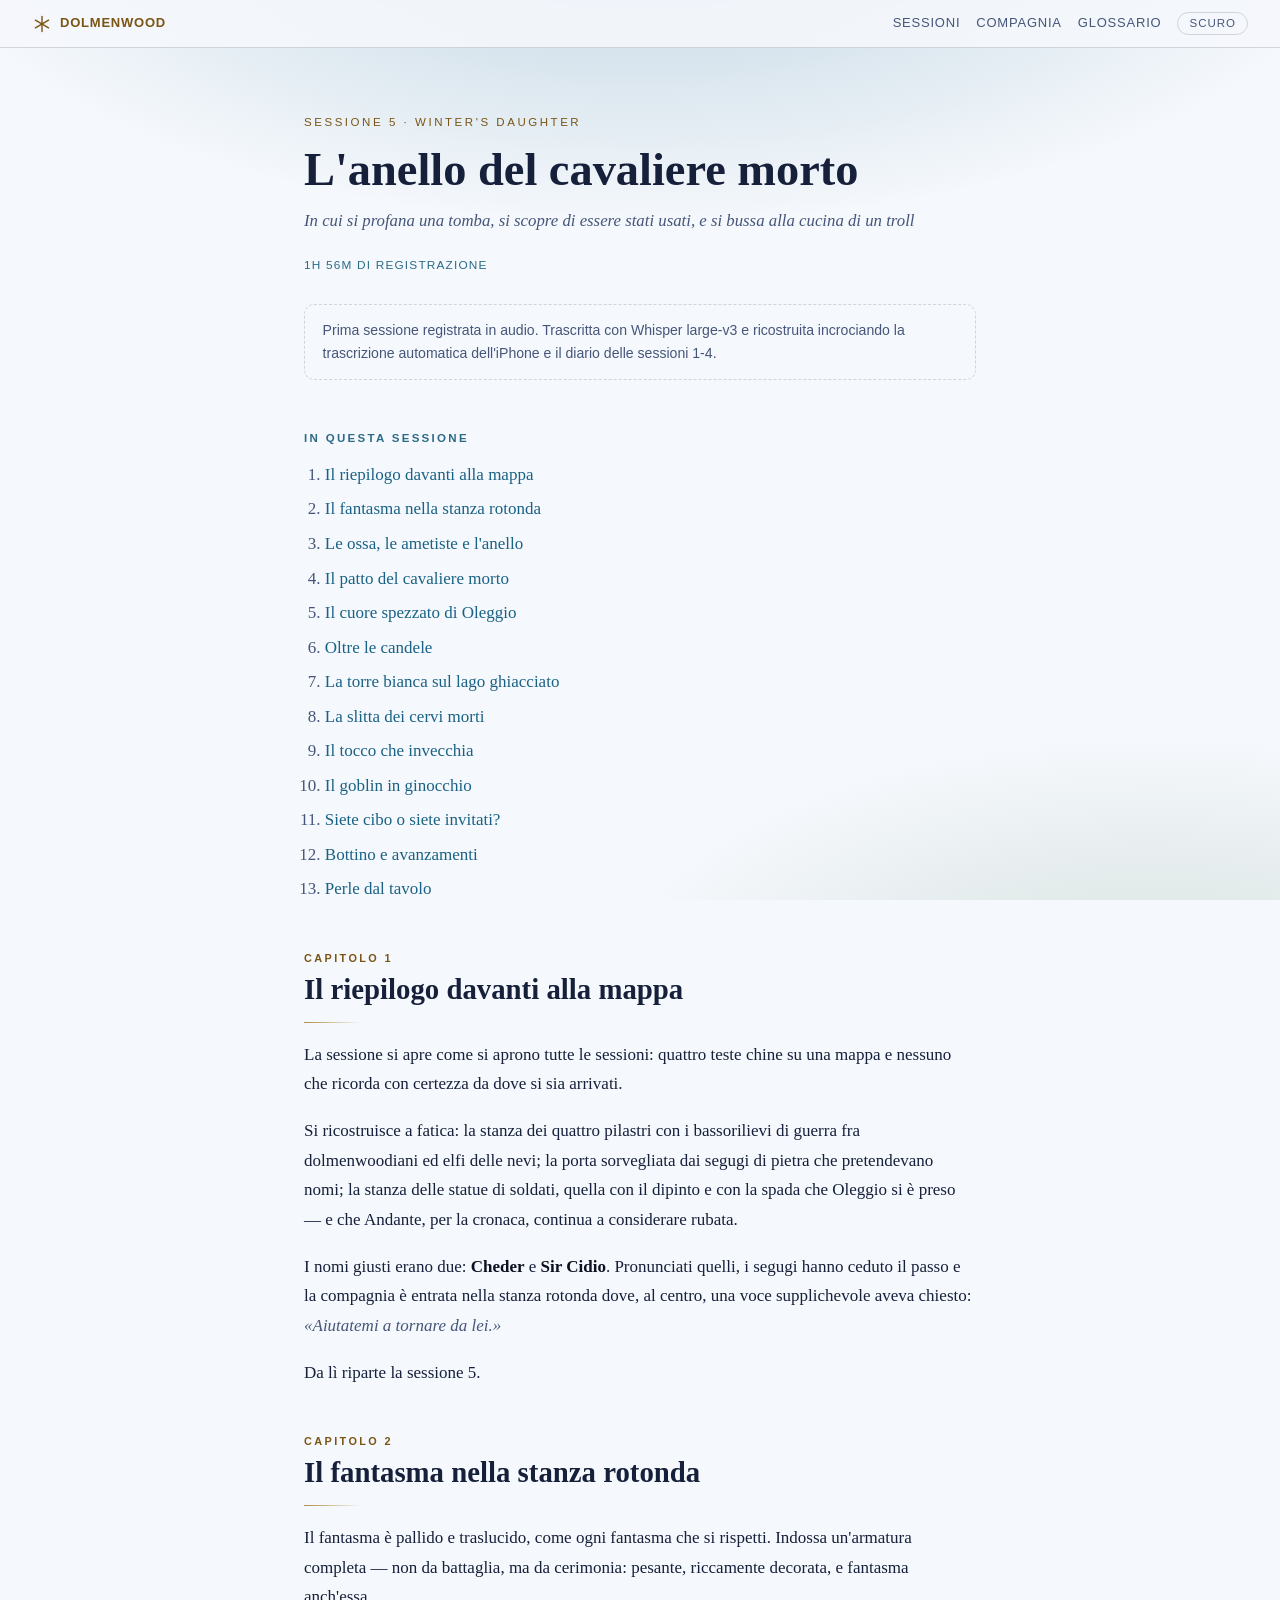
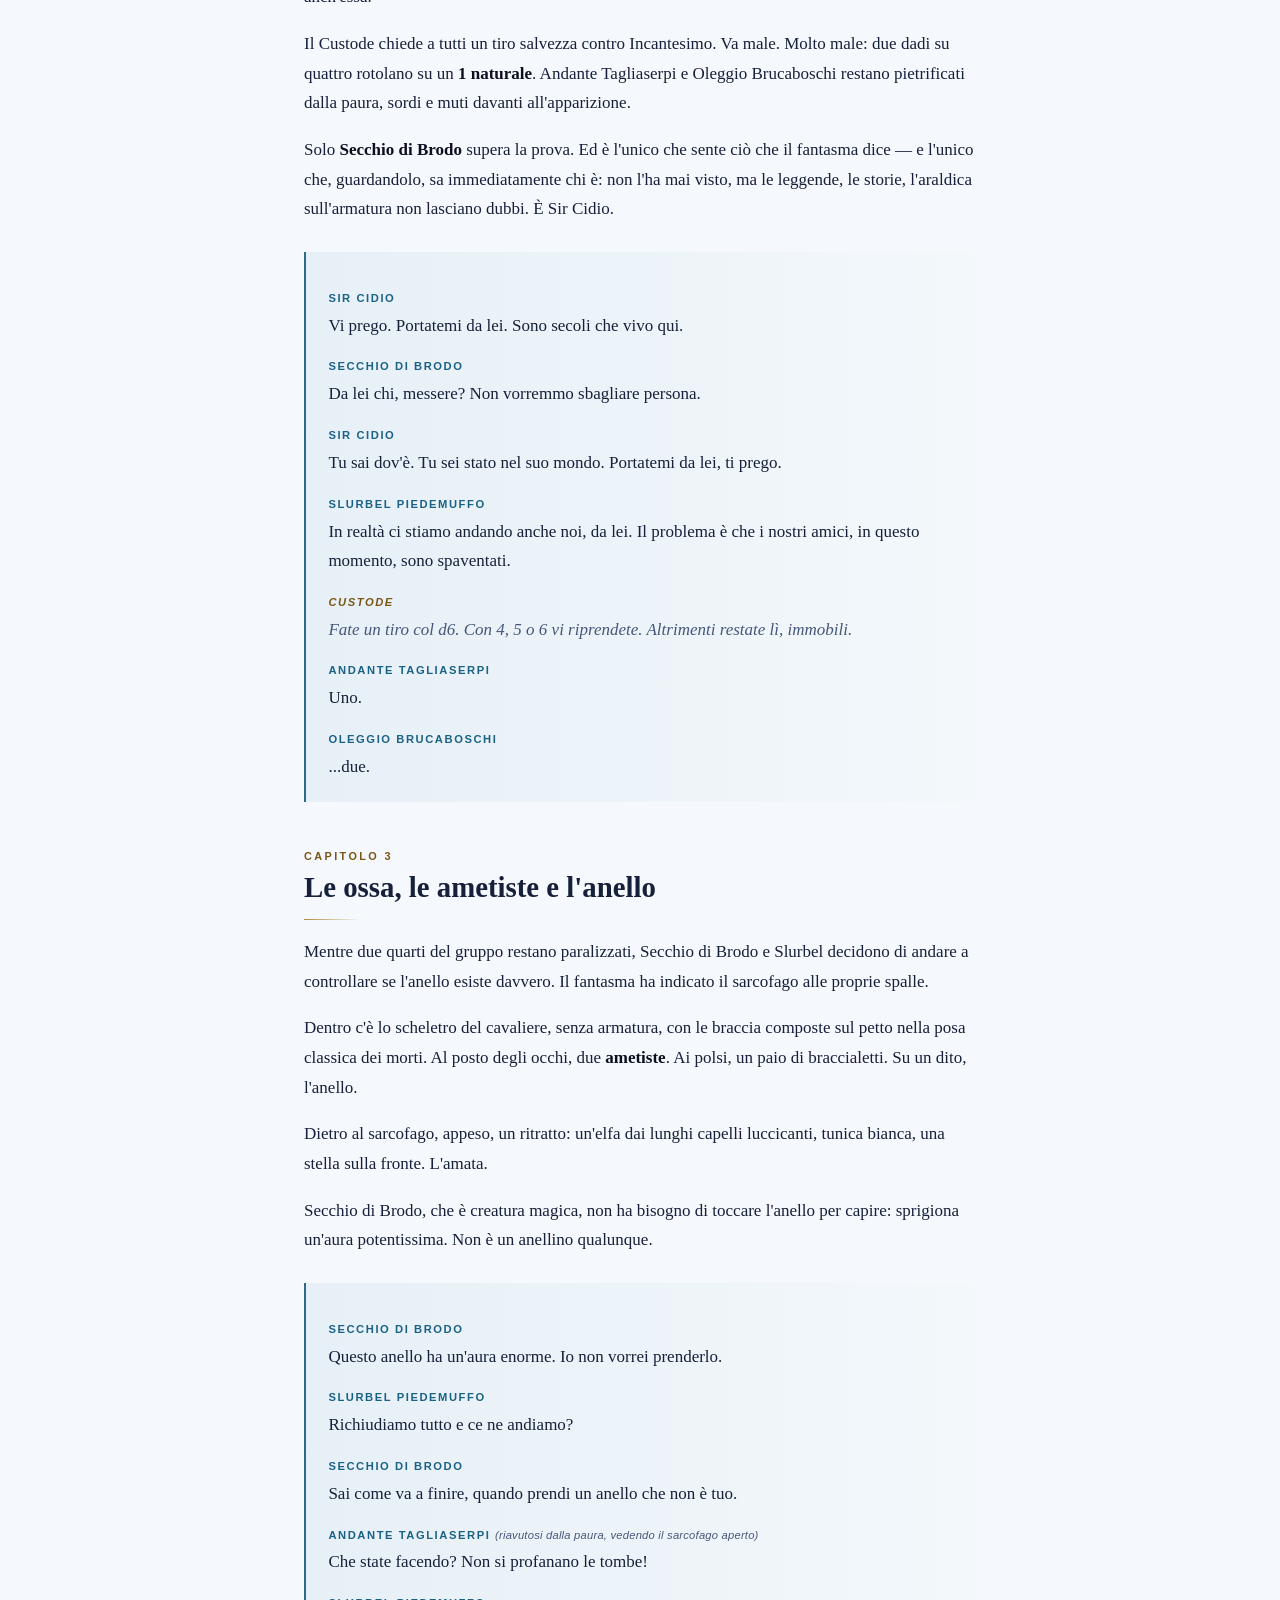
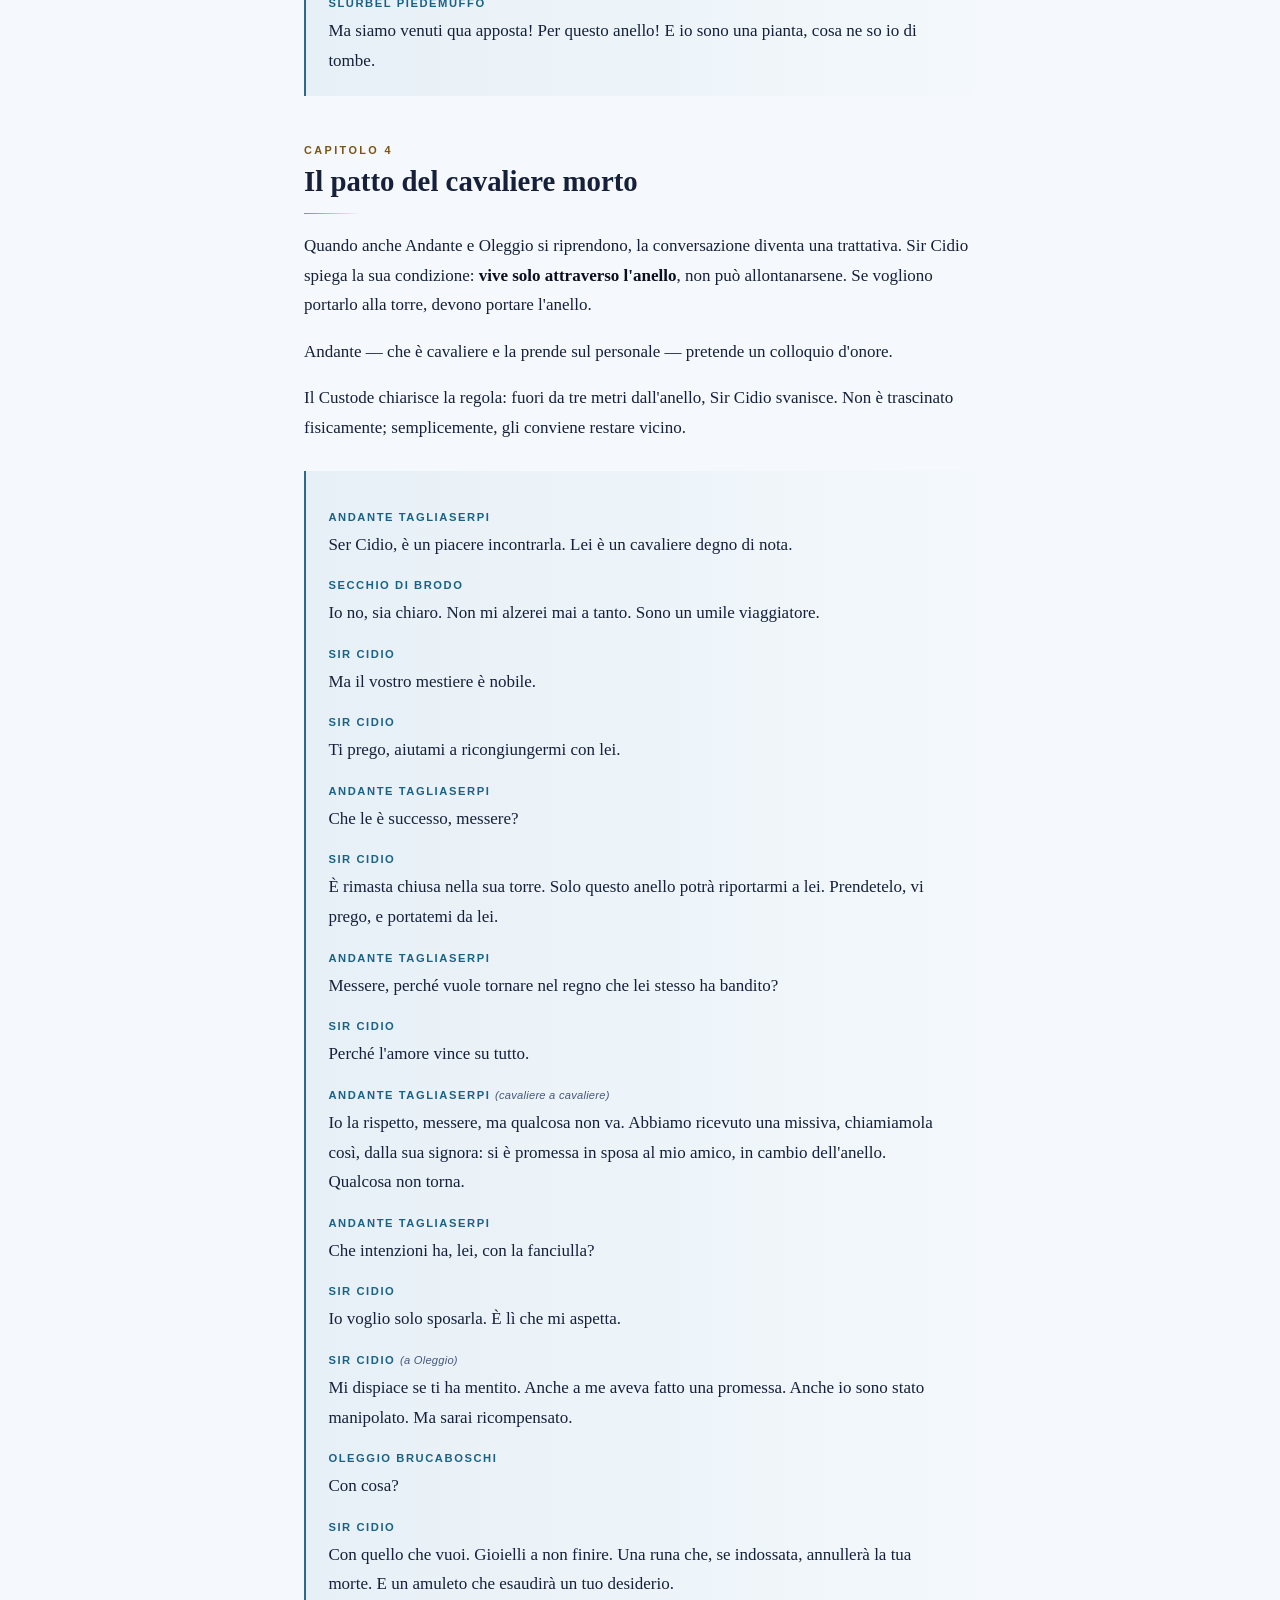
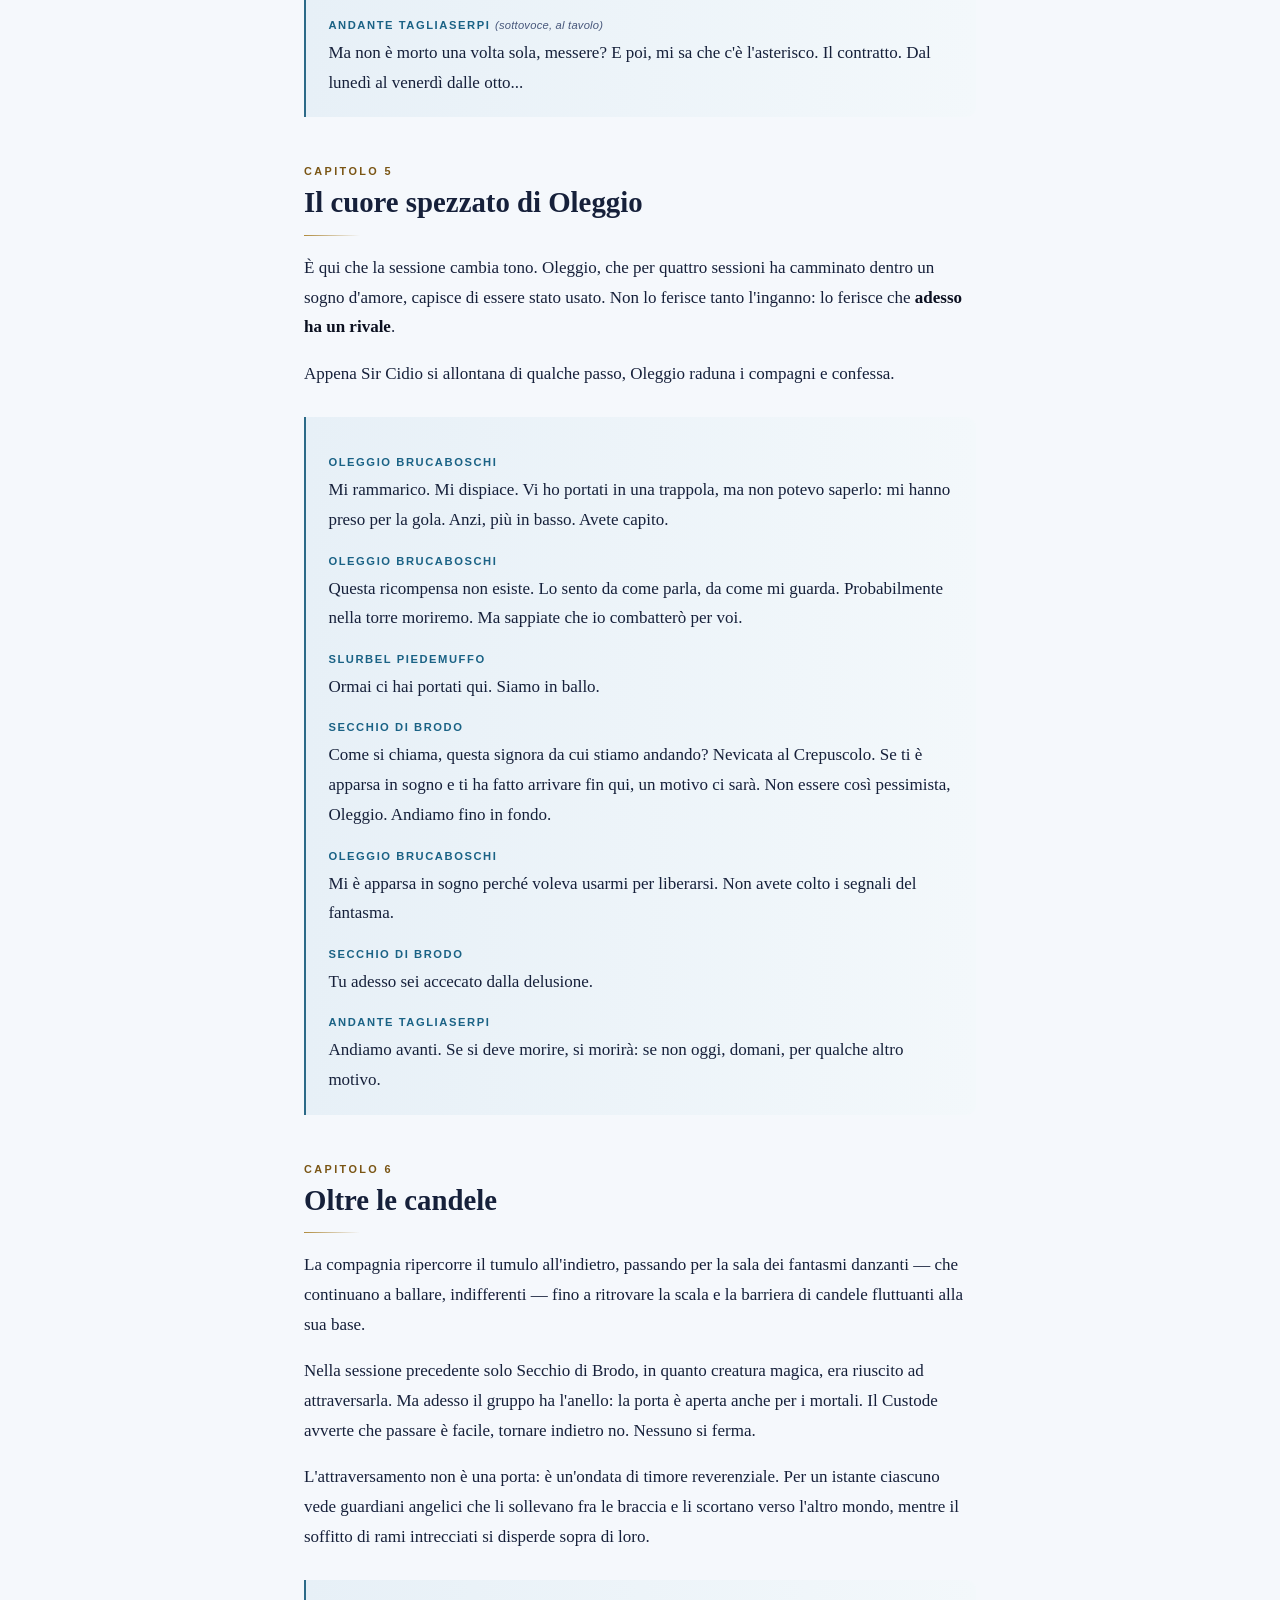
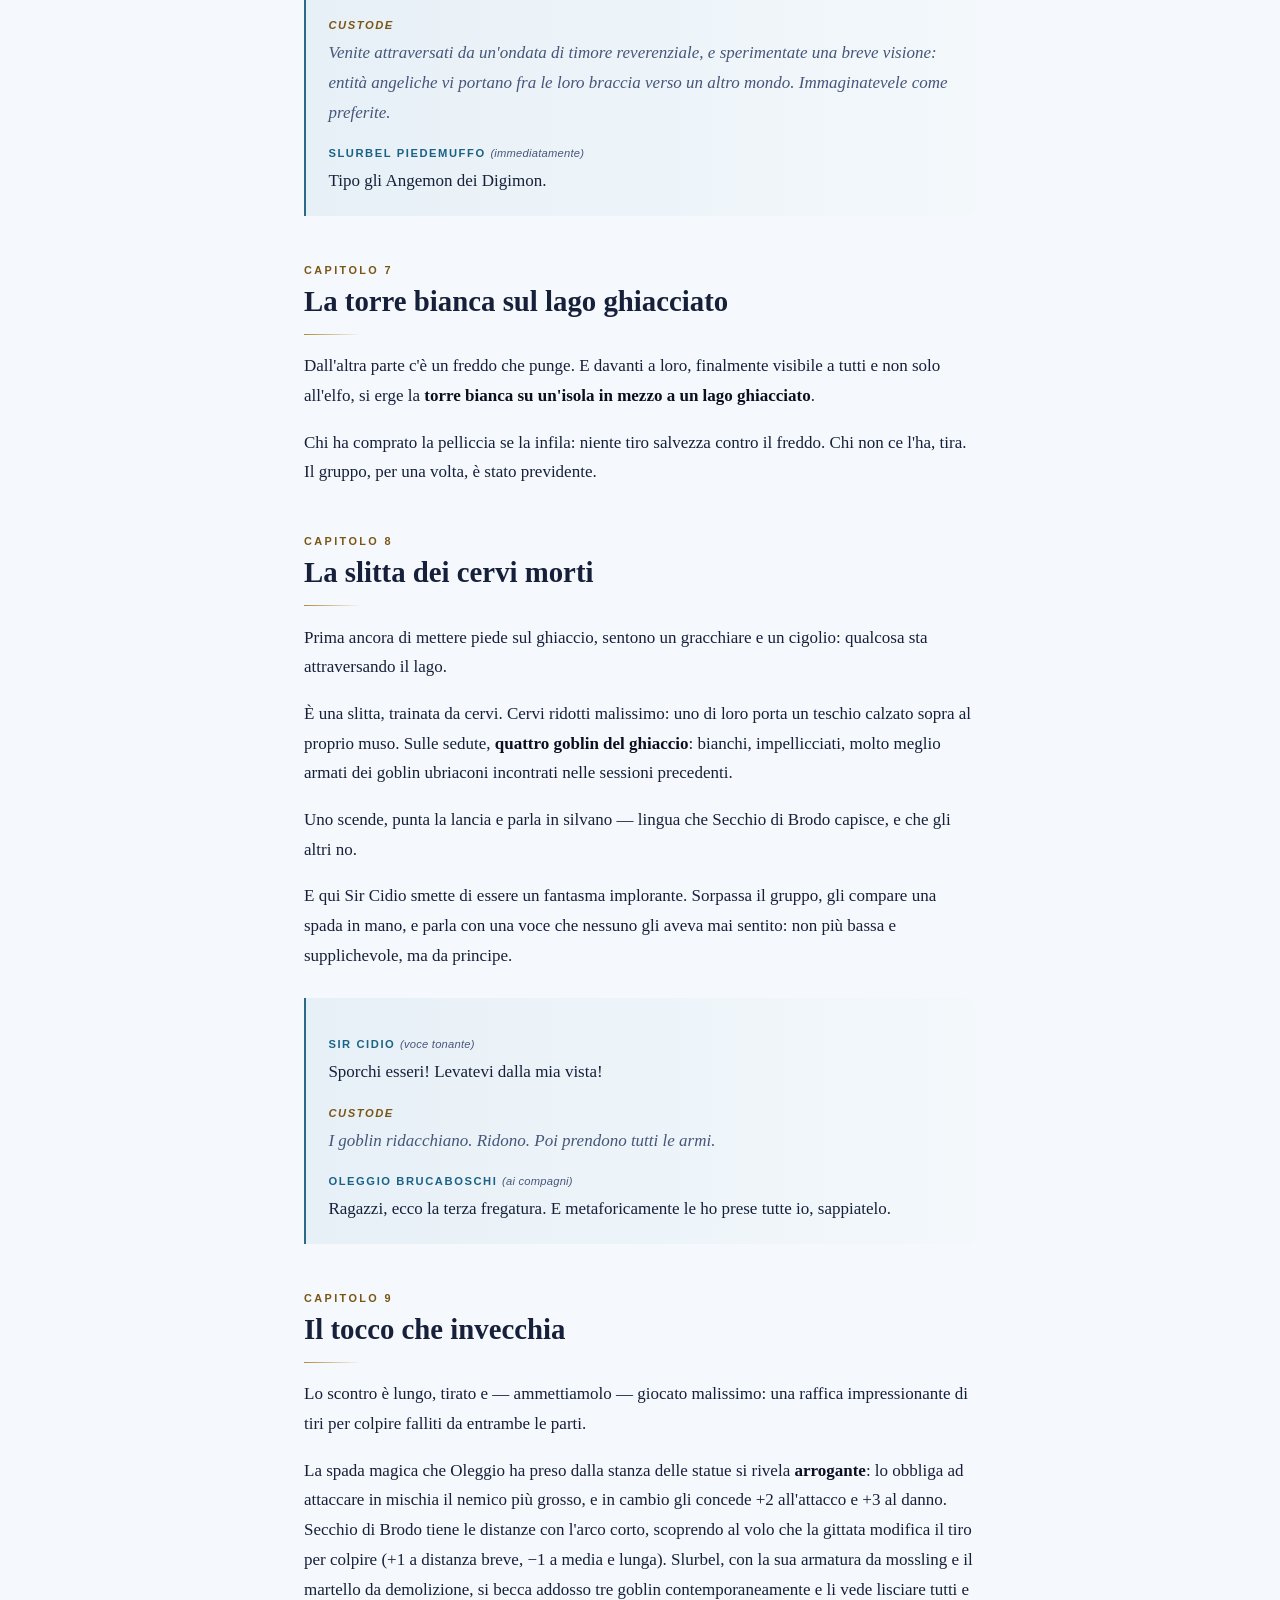
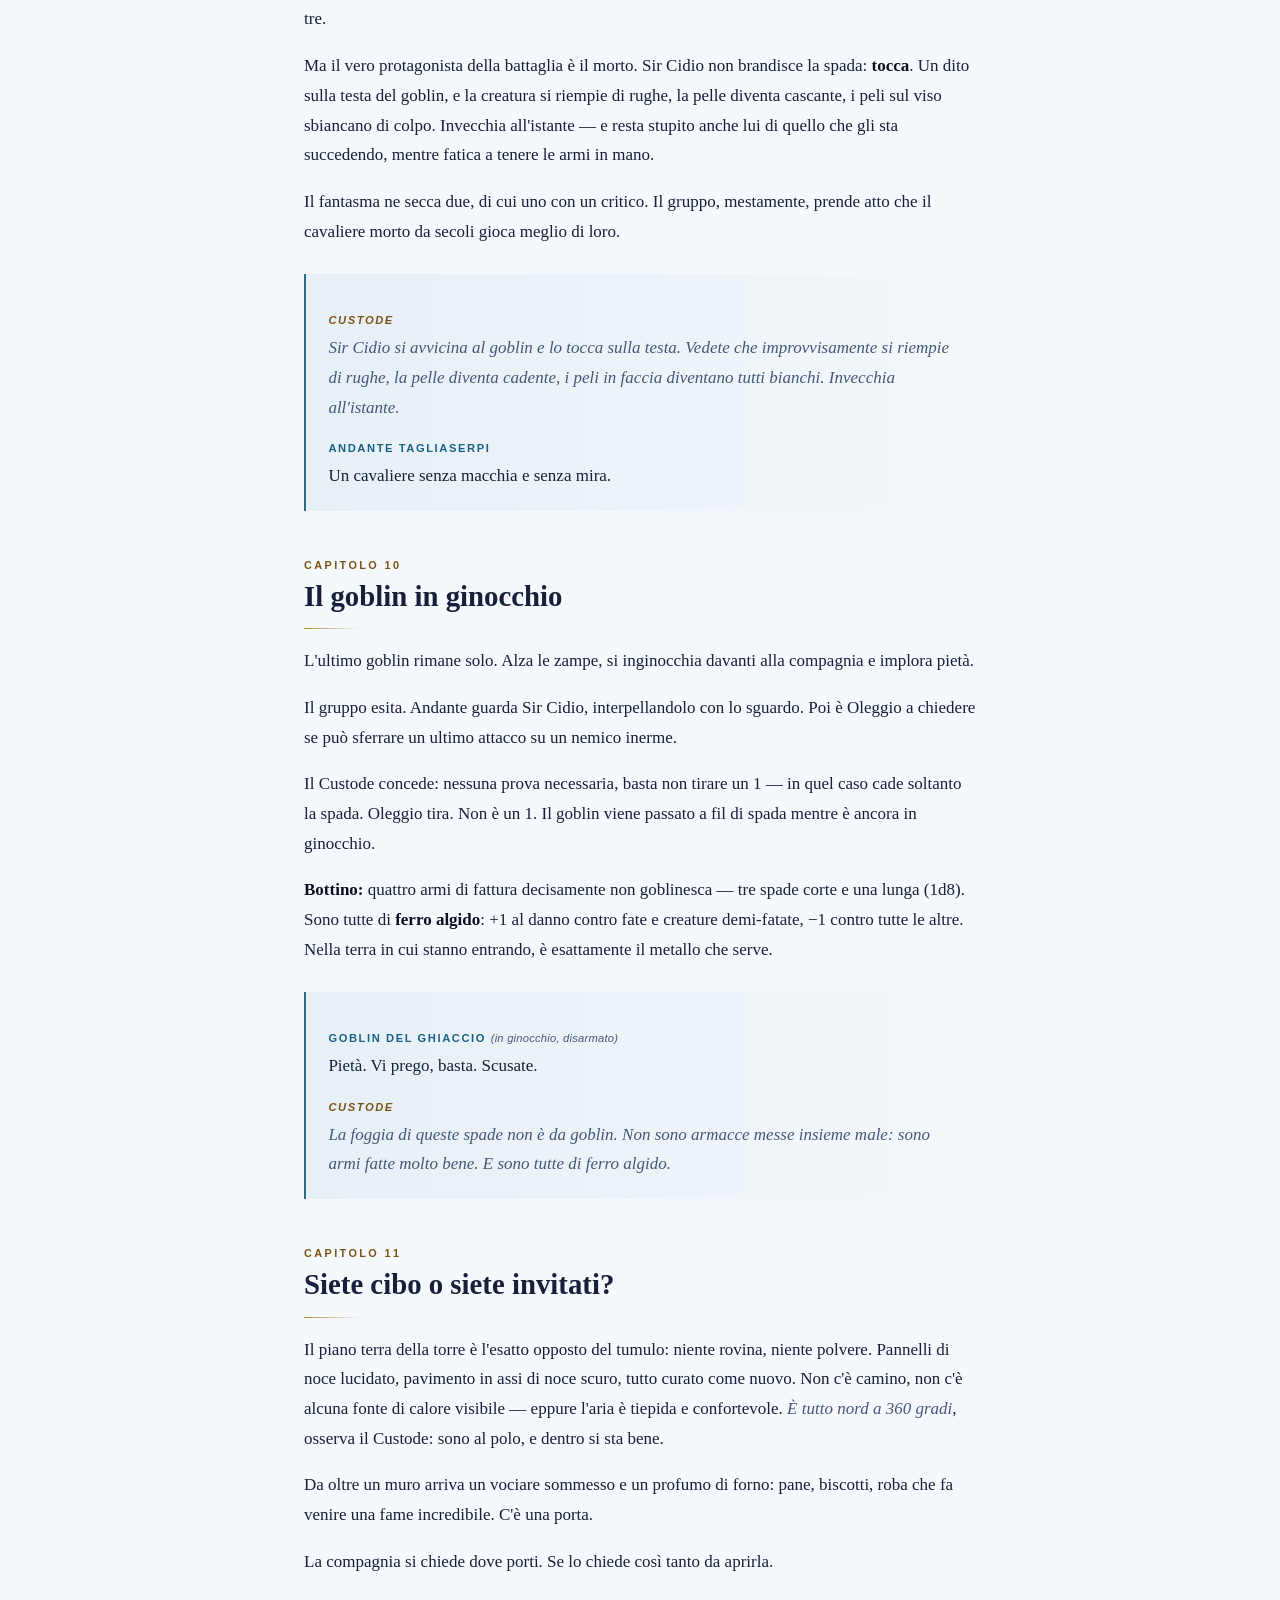
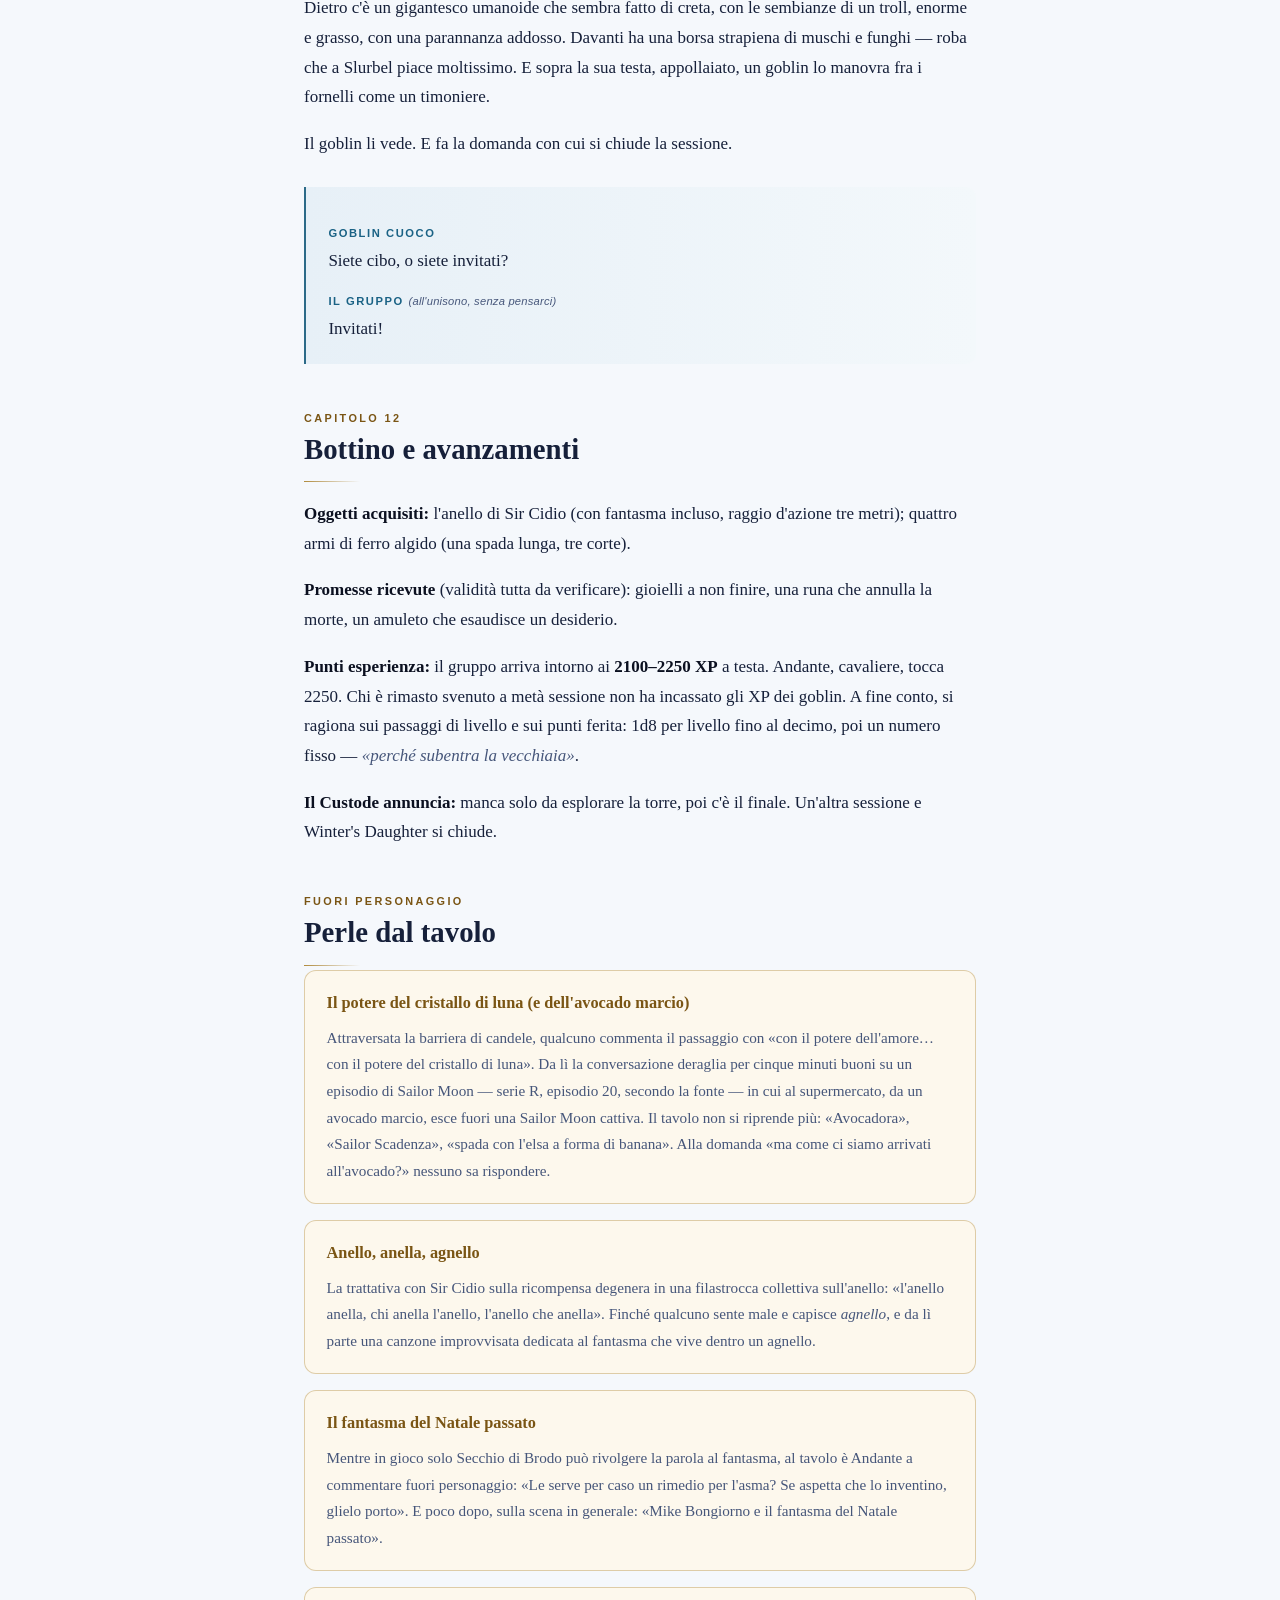
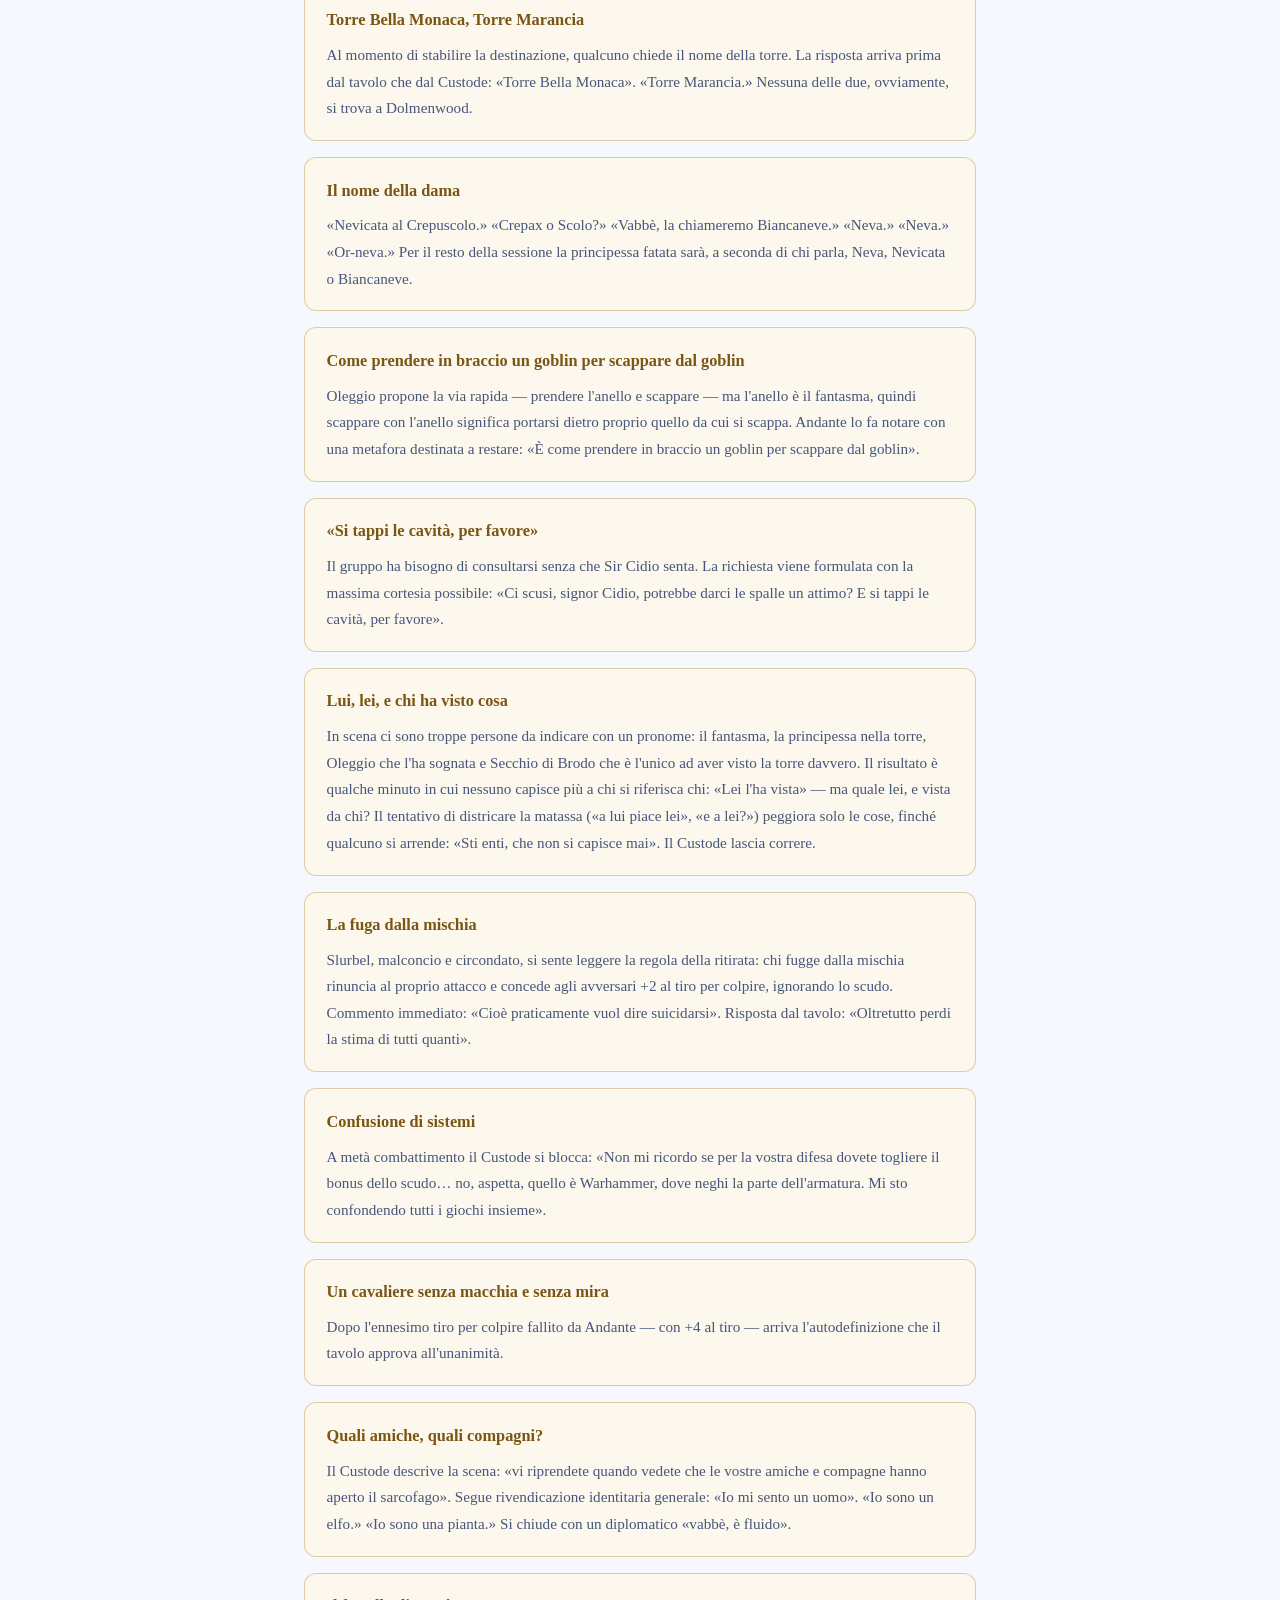
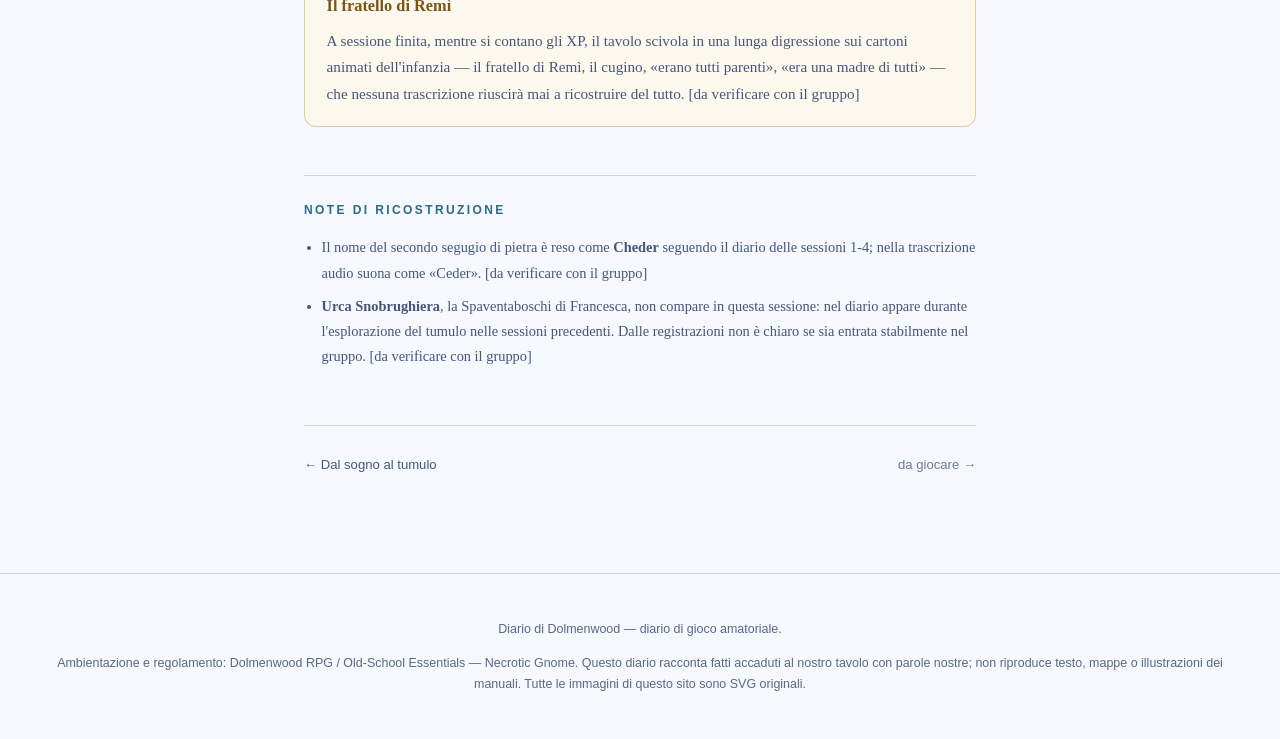
==== commit 6b6f24ea: "Correggi la scena del goblin inerme Il goblin implora pietà, non la morte: la lettura alternativa er" ====
--- a/sito/sessioni/sessione-05.html
+++ b/sito/sessioni/sessione-05.html
@@ -164,12 +164,12 @@
 </section>
 <section class="capitolo" id="il-goblin-in-ginocchio">
 <h2><span class="cifra">Capitolo 10</span>Il goblin in ginocchio</h2>
-<p>L'ultimo goblin rimane solo. Alza le zampe, si inginocchia e chiede pietà — o, secondo un'altra lettura, chiede proprio il colpo di grazia.</p>
-<p>Il gruppo esita. Andante guarda Sir Cidio, interpellandolo con lo sguardo. Poi chiede se può fare un ultimo attacco su un nemico inerme.</p>
-<p>Il Custode concede: nessuna prova necessaria, basta non tirare un 1 (in quel caso ti cade solo la spada). Andante tira. Non è un 1. Il goblin viene passato a fil di spada.</p>
+<p>L'ultimo goblin rimane solo. Alza le zampe, si inginocchia davanti alla compagnia e implora pietà.</p>
+<p>Il gruppo esita. Andante guarda Sir Cidio, interpellandolo con lo sguardo. Poi è Oleggio a chiedere se può sferrare un ultimo attacco su un nemico inerme.</p>
+<p>Il Custode concede: nessuna prova necessaria, basta non tirare un 1 — in quel caso cade soltanto la spada. Oleggio tira. Non è un 1. Il goblin viene passato a fil di spada mentre è ancora in ginocchio.</p>
 <p><strong>Bottino:</strong> quattro armi di fattura decisamente non goblinesca — tre spade corte e una lunga (1d8). Sono tutte di <strong>ferro algido</strong>: +1 al danno contro fate e creature demi-fatate, −1 contro tutte le altre. Nella terra in cui stanno entrando, è esattamente il metallo che serve.</p>
 <div class="scena">
-<p class="battuta"><span class="chi">Goblin del ghiaccio <span class="nota">(in ginocchio)</span></span><span class="cosa">Uccidetemi, vi prego. Scusate. Basta, scusate.</span></p>
+<p class="battuta"><span class="chi">Goblin del ghiaccio <span class="nota">(in ginocchio, disarmato)</span></span><span class="cosa">Pietà. Vi prego, basta. Scusate.</span></p>
 <p class="battuta custode"><span class="chi">Custode</span><span class="cosa">La foggia di queste spade non è da goblin. Non sono armacce messe insieme male: sono armi fatte molto bene. E sono tutte di ferro algido.</span></p>
 </div>
 </section>
@@ -214,7 +214,6 @@
   <section class="note"><h2>Note di ricostruzione</h2><ul>
 <li>Il nome del secondo segugio di pietra è reso come <strong>Cheder</strong> seguendo il diario delle sessioni 1-4; nella trascrizione audio suona come «Ceder». [da verificare con il gruppo]</li>
 <li><strong>Urca Snobrughiera</strong>, la Spaventaboschi di Francesca, non compare in questa sessione: nel diario appare durante l'esplorazione del tumulo nelle sessioni precedenti. Dalle registrazioni non è chiaro se sia entrata stabilmente nel gruppo. [da verificare con il gruppo]</li>
-<li>Le due voci sul goblin inerme (chiede pietà o chiede di essere ucciso) sono entrambe presenti nelle fonti. Qui è riportata la versione letterale dell'audio. [da verificare con il gruppo]</li>
 </ul></section>
 
   <nav class="nav-sessioni"><a href="sessioni-01-04.html">&larr; Dal sogno al tumulo</a><span class="vuoto">da giocare &rarr;</span></nav>
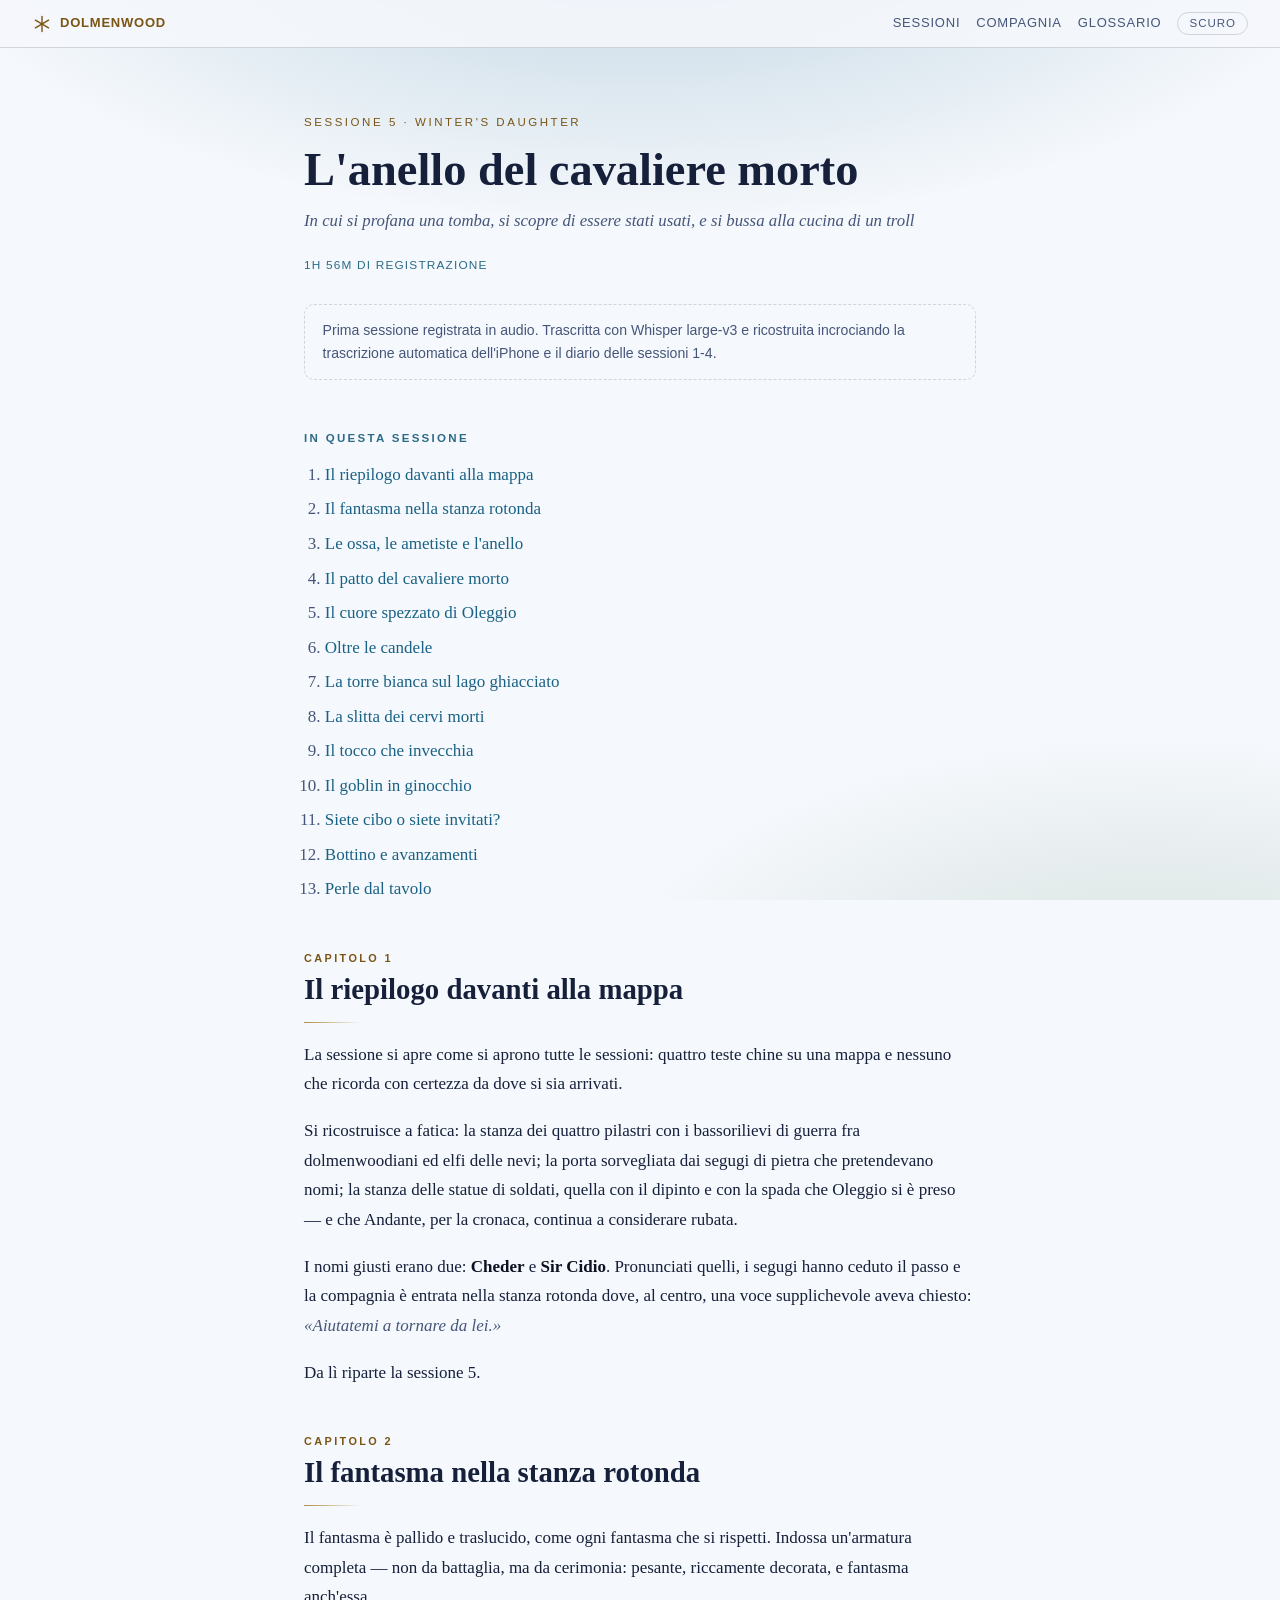
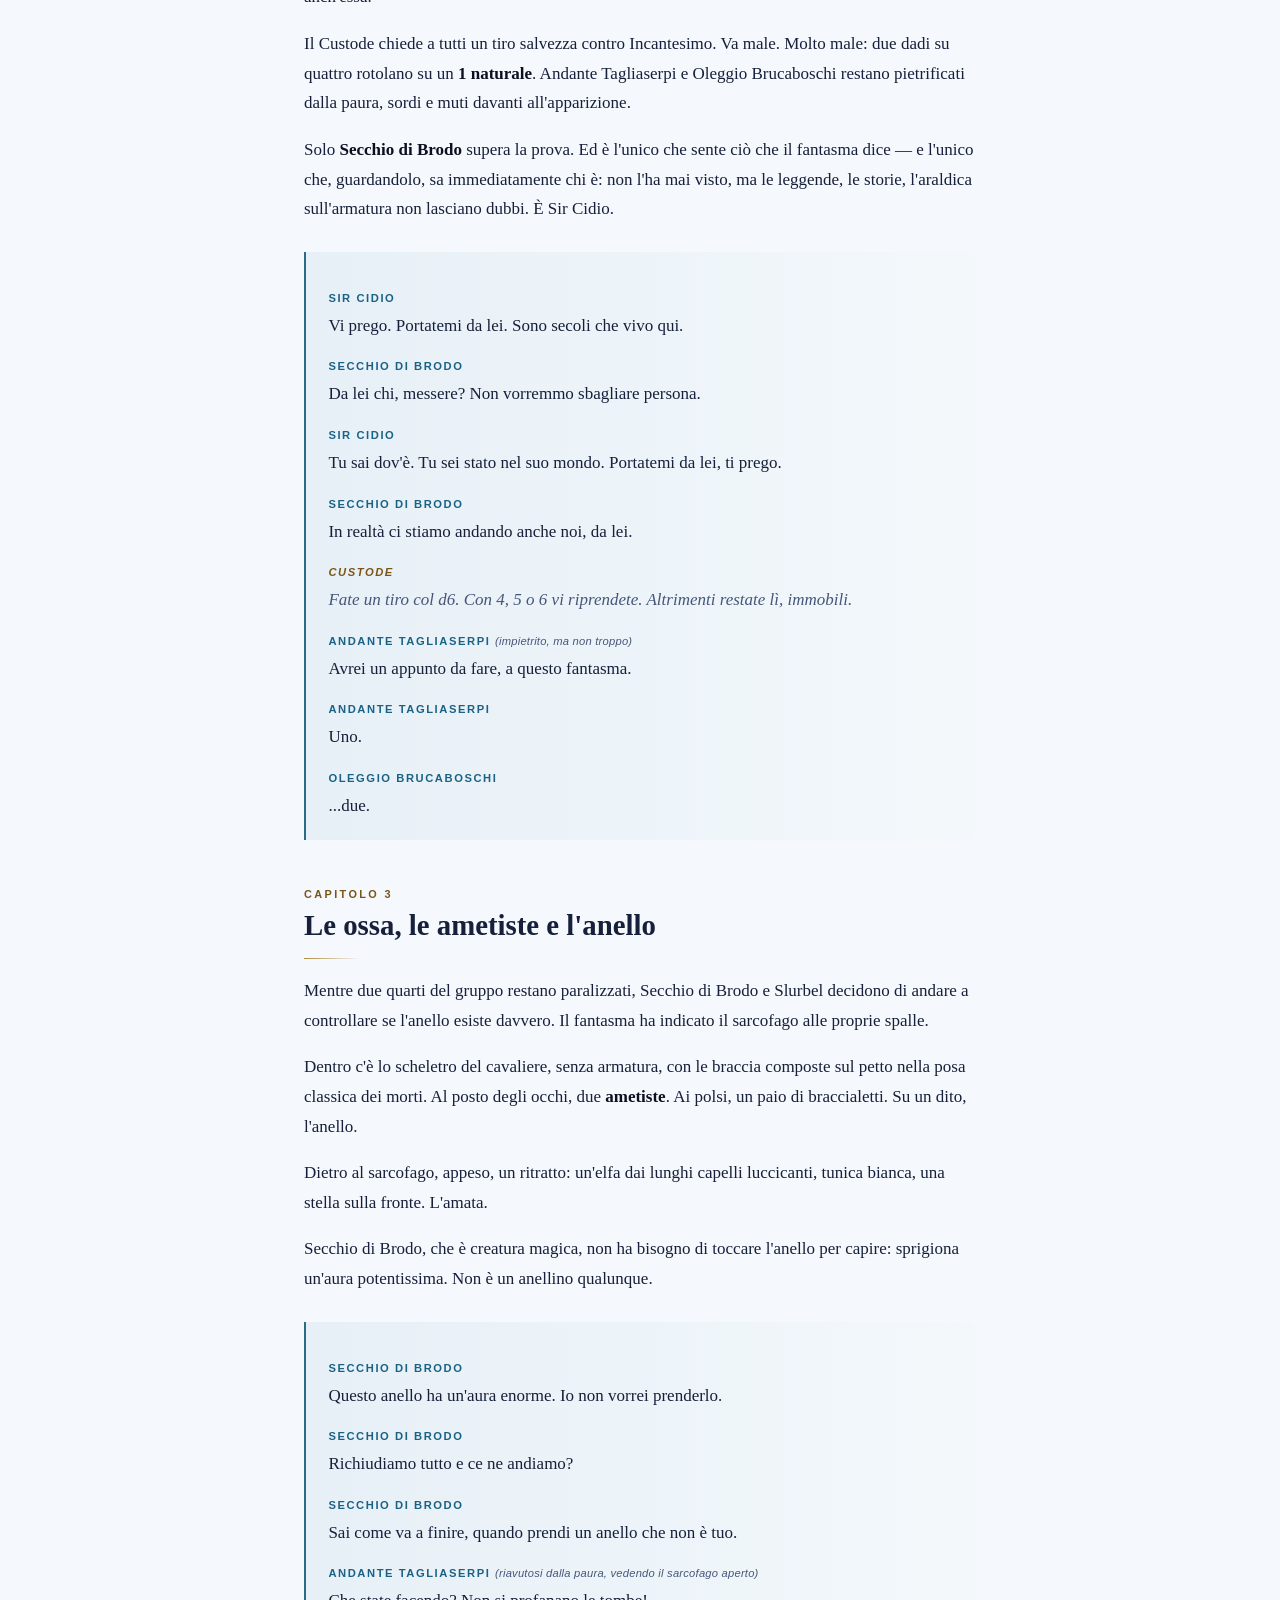
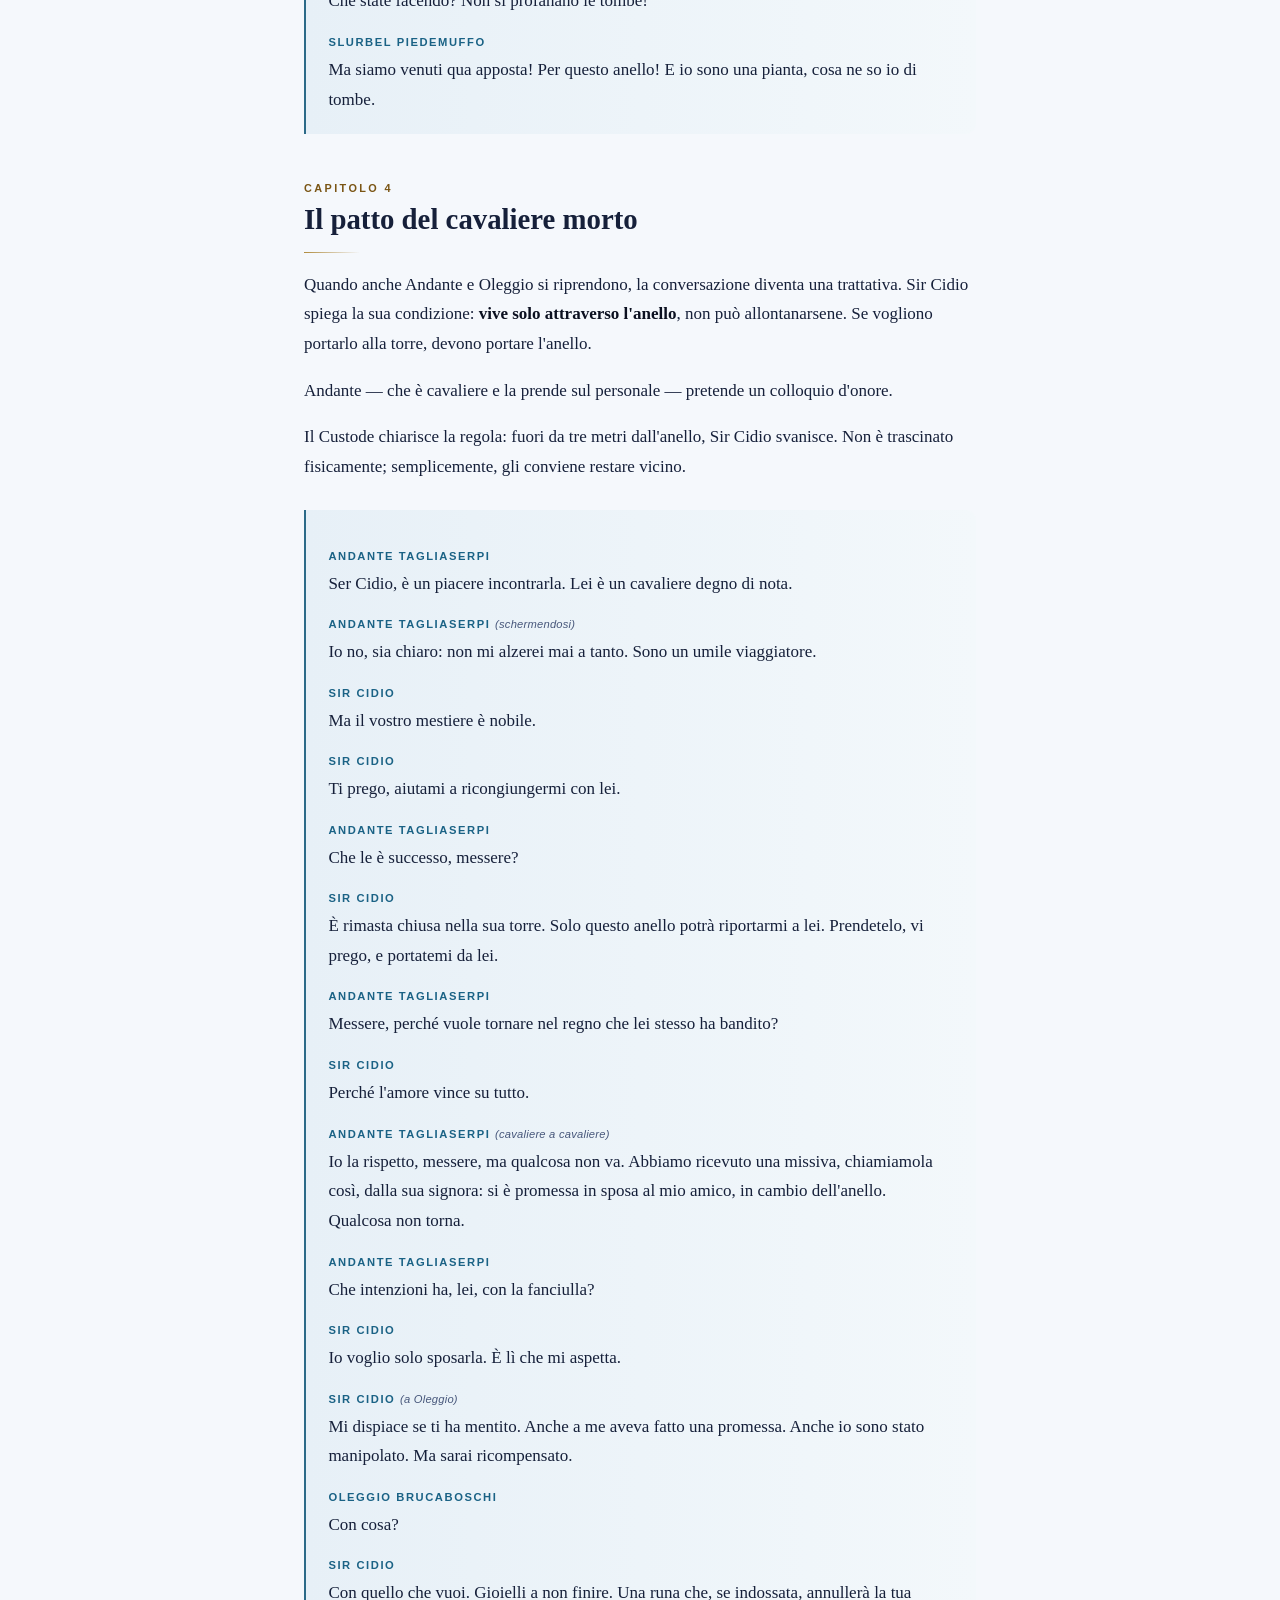
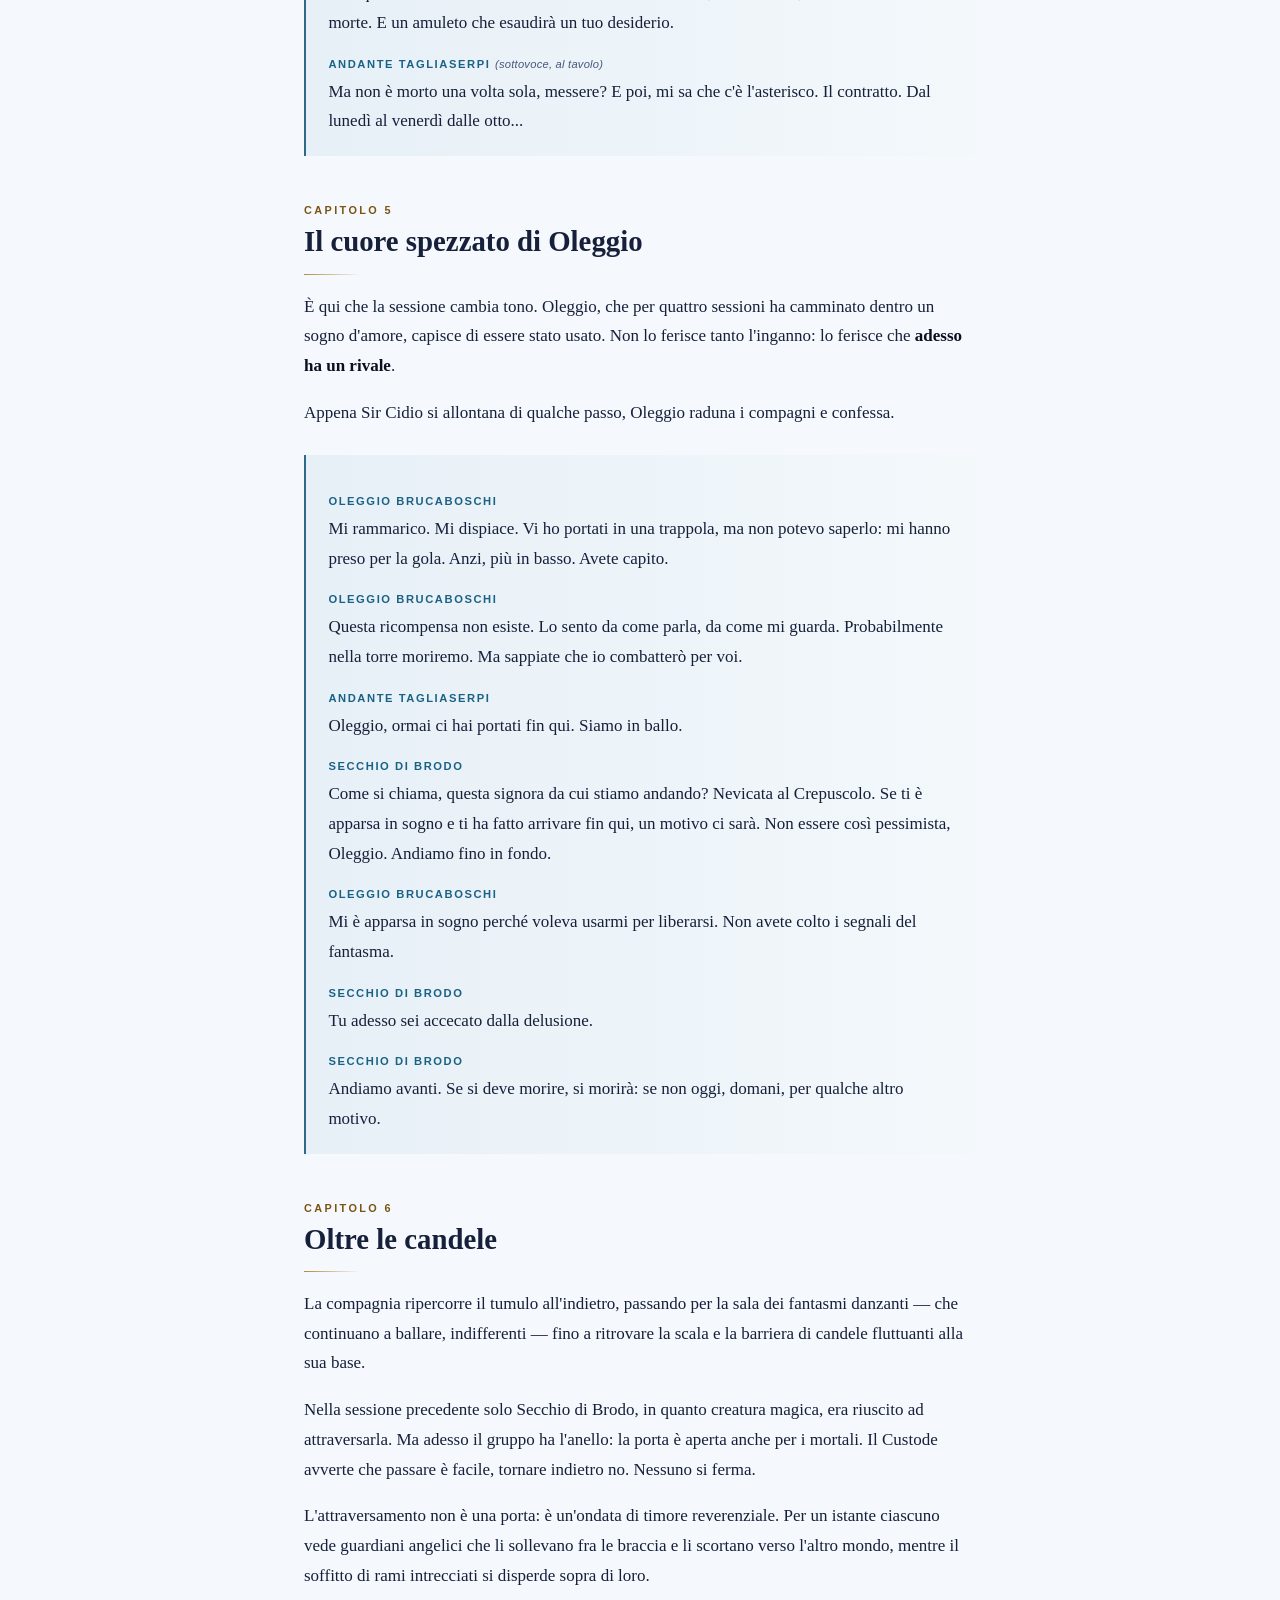
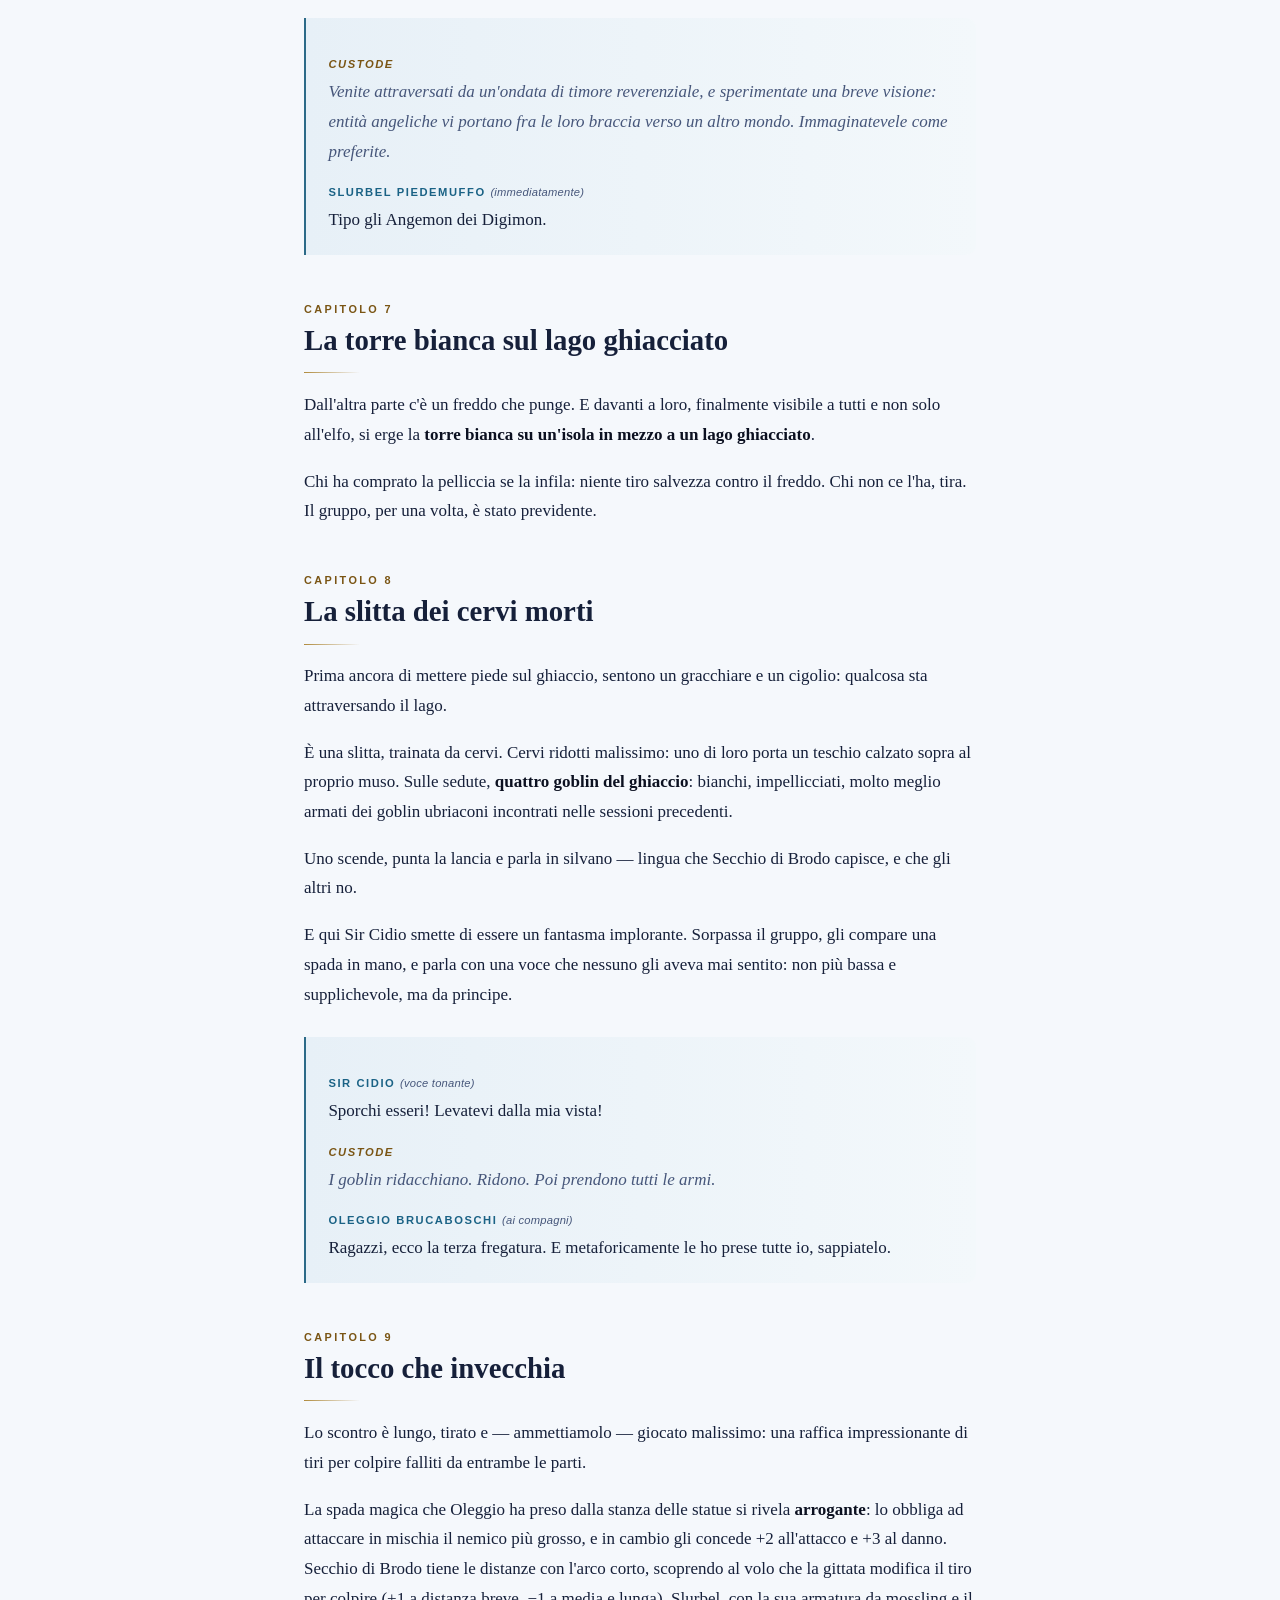
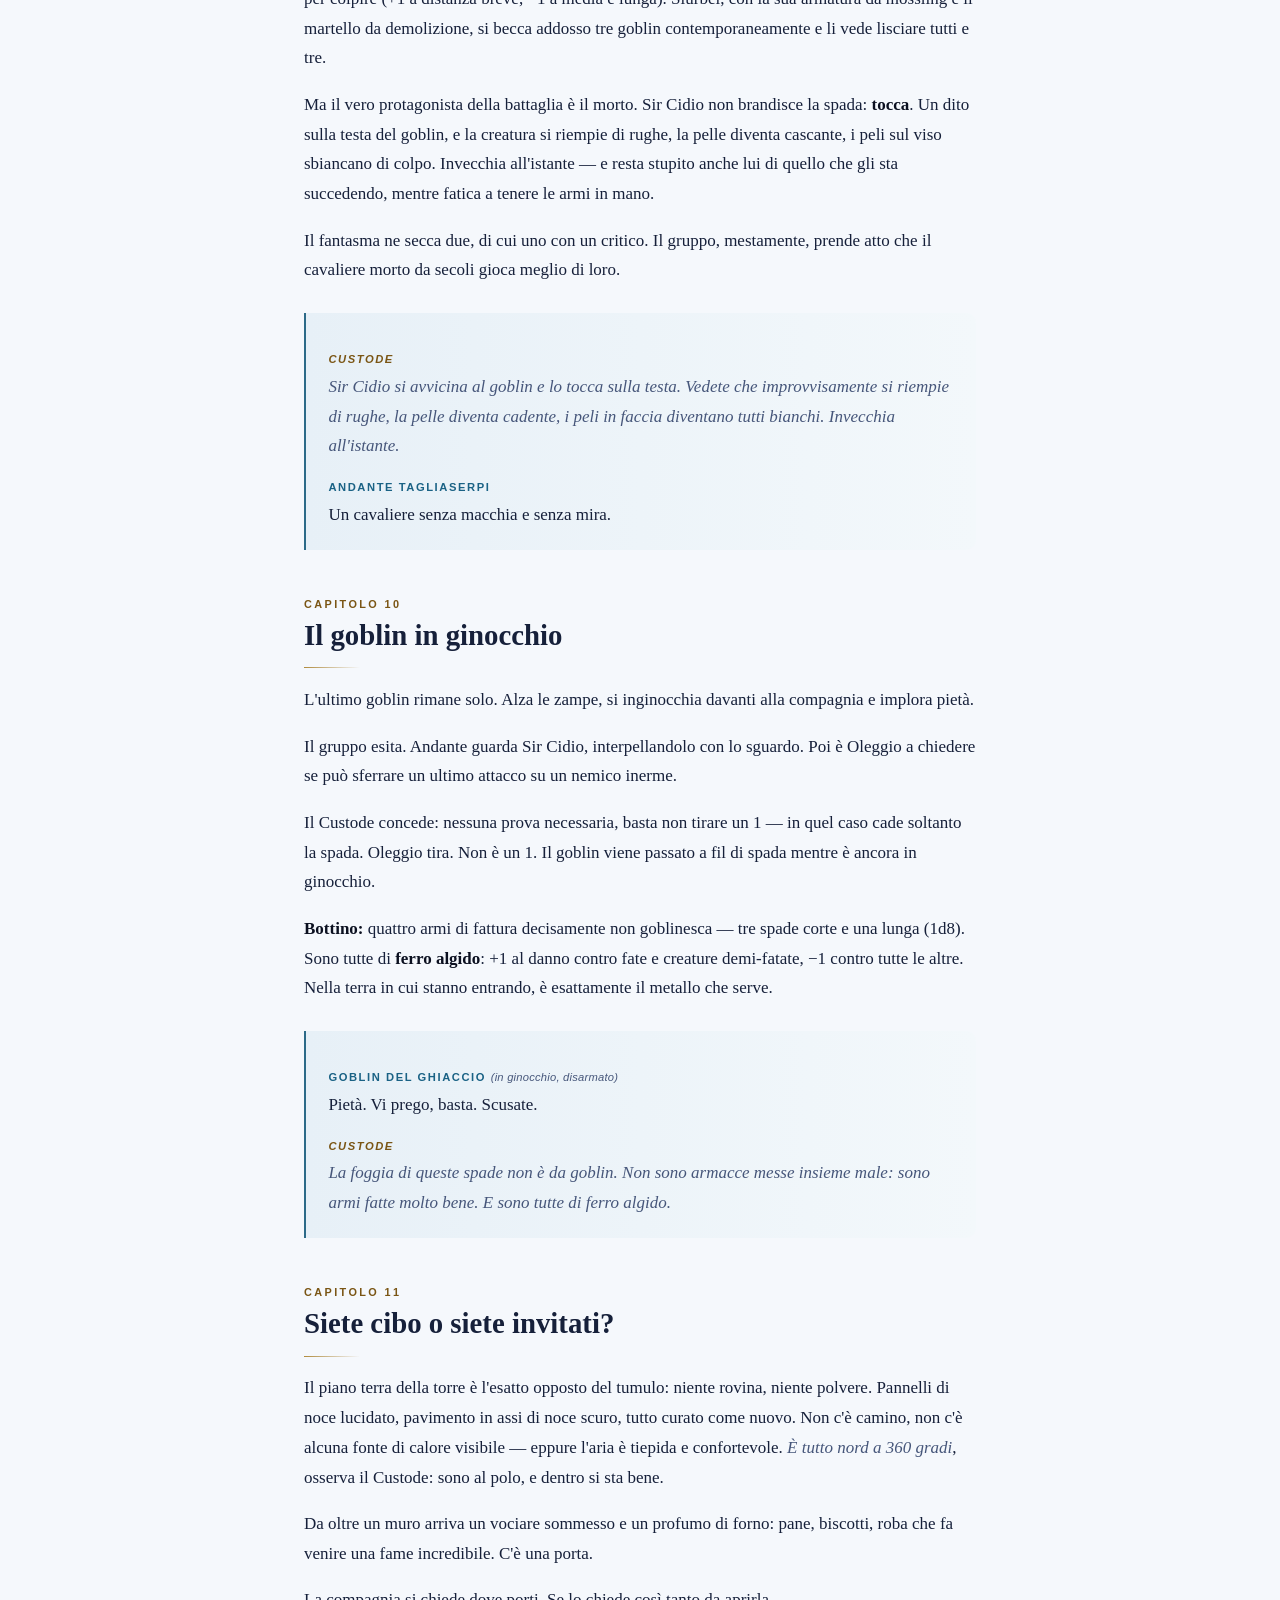
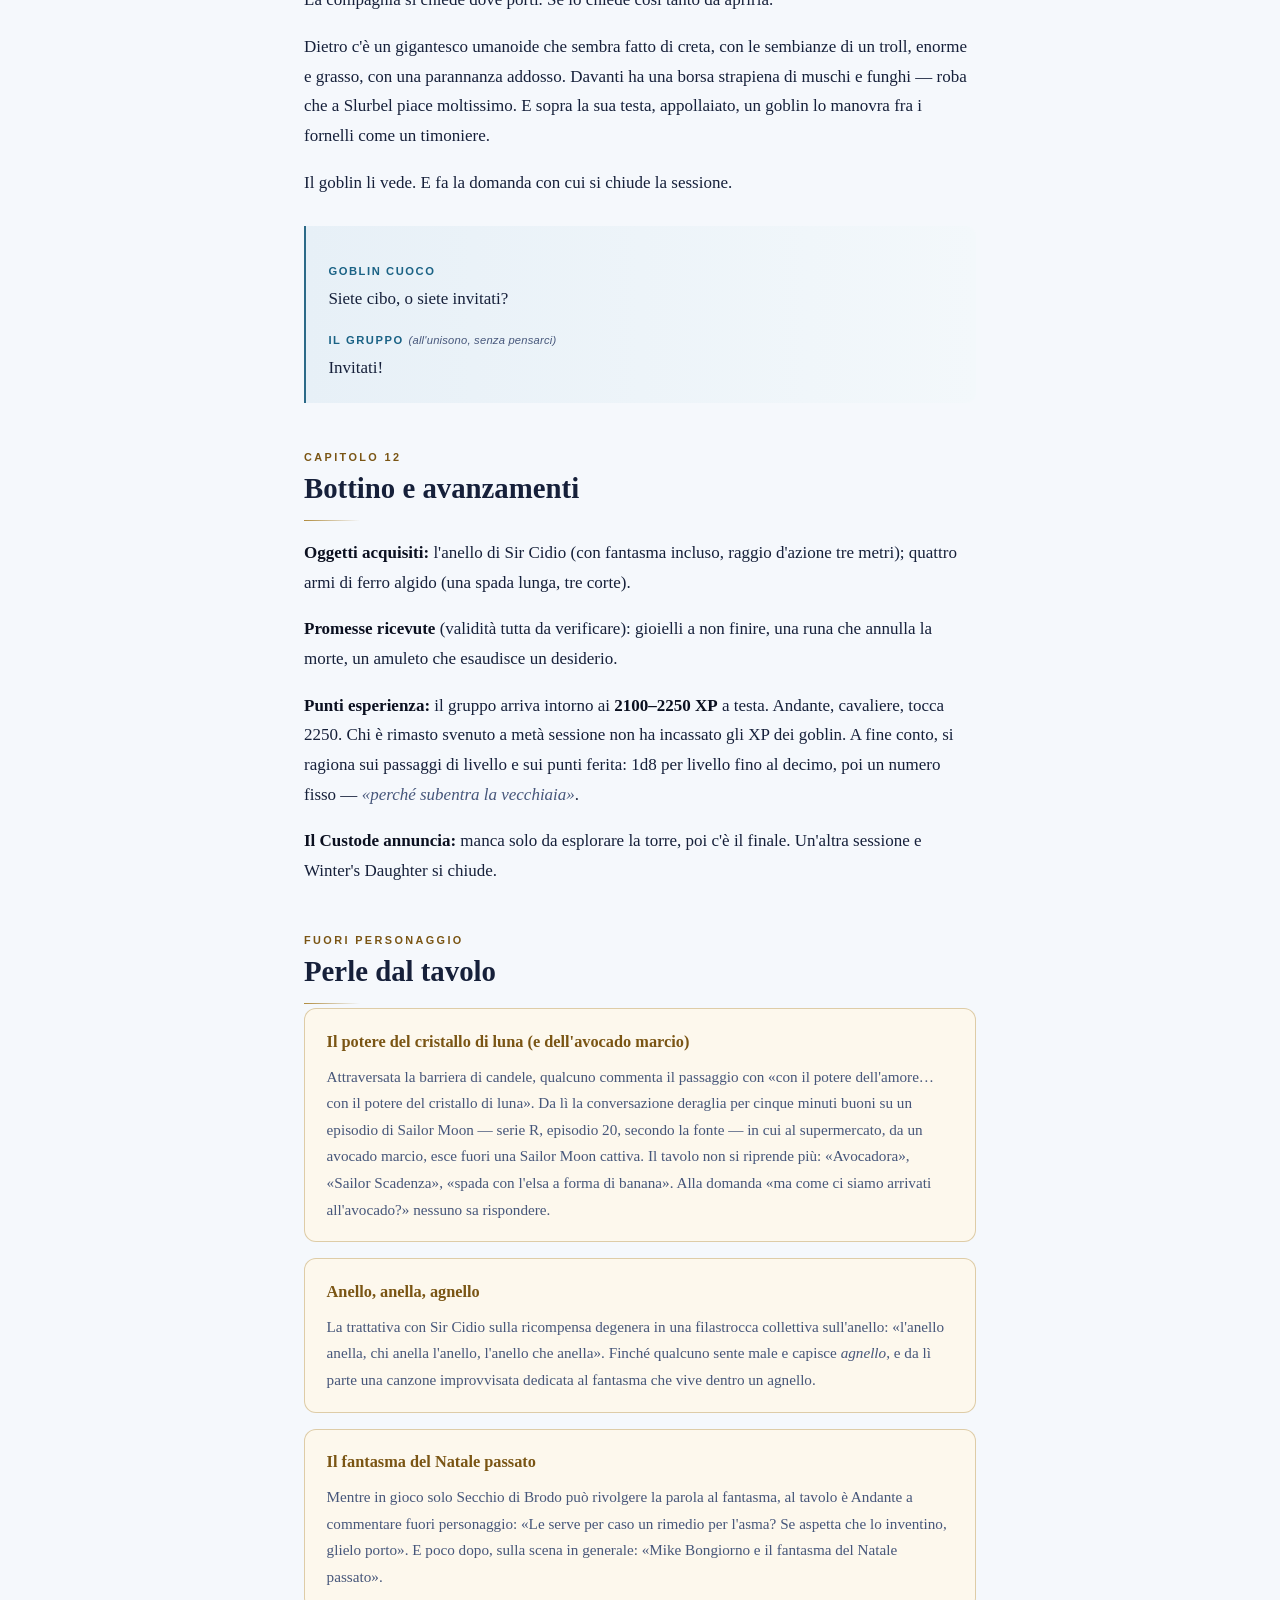
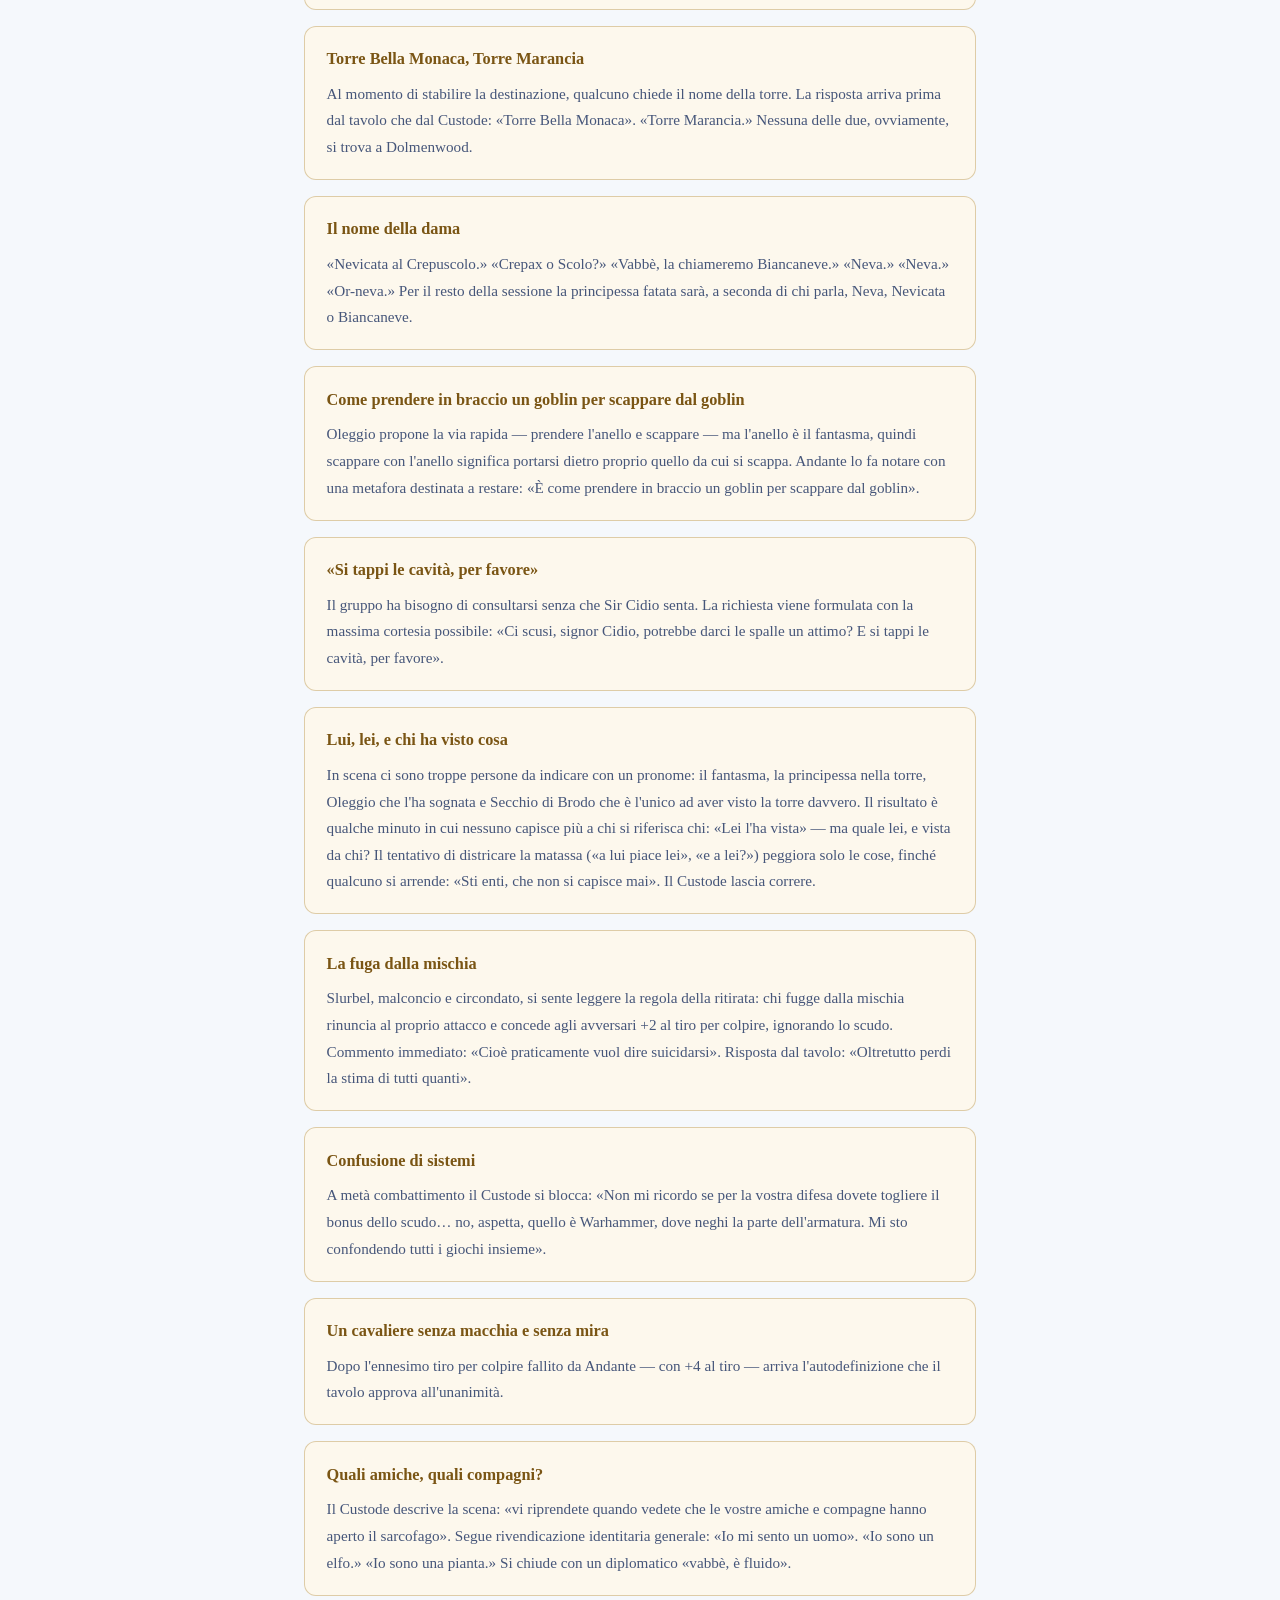
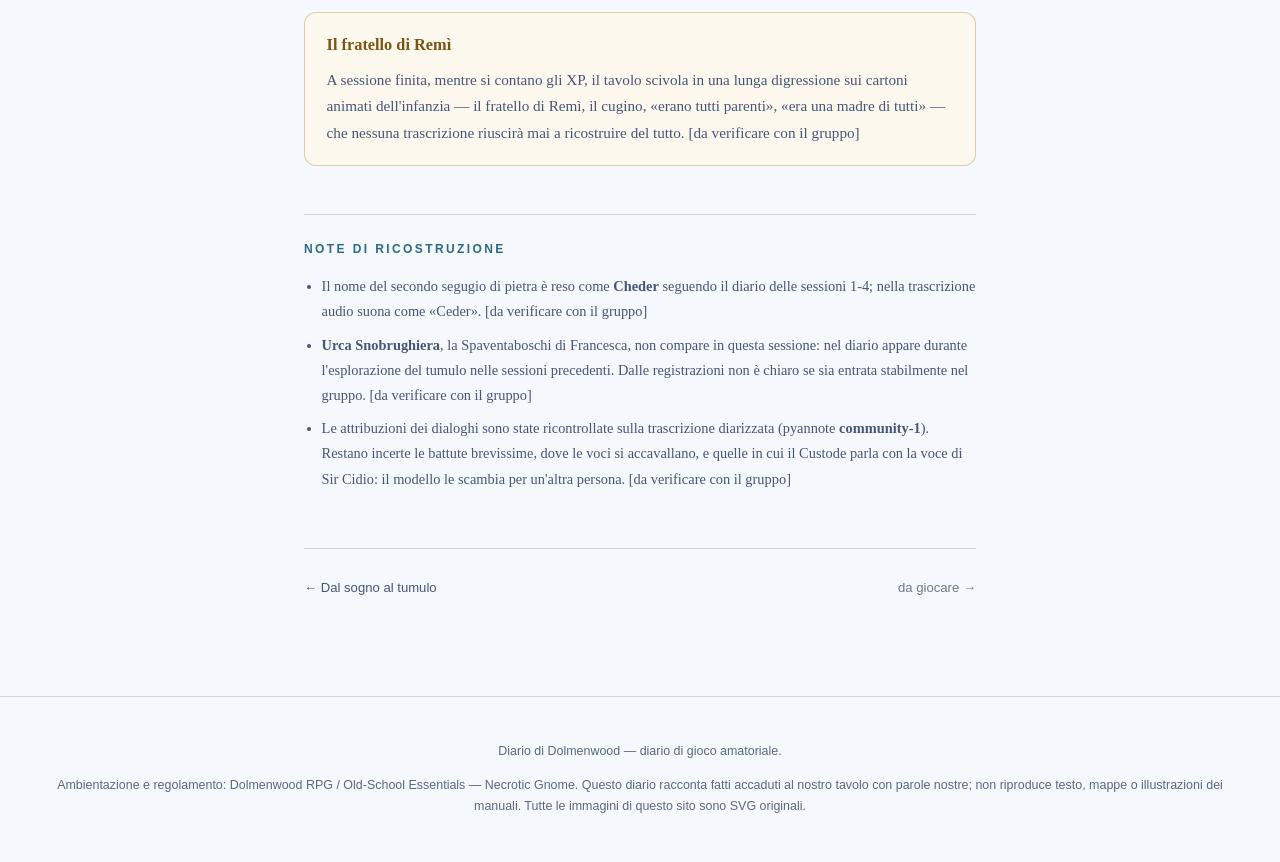
==== commit 9e671fb5: "Ricontrolla le attribuzioni sulla trascrizione diarizzata Confronto fra i dialoghi del diario e la t" ====
--- a/sito/sessioni/sessione-05.html
+++ b/sito/sessioni/sessione-05.html
@@ -66,8 +66,9 @@
 <p class="battuta"><span class="chi">Sir Cidio</span><span class="cosa">Vi prego. Portatemi da lei. Sono secoli che vivo qui.</span></p>
 <p class="battuta"><span class="chi">Secchio di Brodo</span><span class="cosa">Da lei chi, messere? Non vorremmo sbagliare persona.</span></p>
 <p class="battuta"><span class="chi">Sir Cidio</span><span class="cosa">Tu sai dov'è. Tu sei stato nel suo mondo. Portatemi da lei, ti prego.</span></p>
-<p class="battuta"><span class="chi">Slurbel Piedemuffo</span><span class="cosa">In realtà ci stiamo andando anche noi, da lei. Il problema è che i nostri amici, in questo momento, sono spaventati.</span></p>
+<p class="battuta"><span class="chi">Secchio di Brodo</span><span class="cosa">In realtà ci stiamo andando anche noi, da lei.</span></p>
 <p class="battuta custode"><span class="chi">Custode</span><span class="cosa">Fate un tiro col d6. Con 4, 5 o 6 vi riprendete. Altrimenti restate lì, immobili.</span></p>
+<p class="battuta"><span class="chi">Andante Tagliaserpi <span class="nota">(impietrito, ma non troppo)</span></span><span class="cosa">Avrei un appunto da fare, a questo fantasma.</span></p>
 <p class="battuta"><span class="chi">Andante Tagliaserpi</span><span class="cosa">Uno.</span></p>
 <p class="battuta"><span class="chi">Oleggio Brucaboschi</span><span class="cosa">...due.</span></p>
 </div>
@@ -80,7 +81,7 @@
 <p>Secchio di Brodo, che è creatura magica, non ha bisogno di toccare l'anello per capire: sprigiona un'aura potentissima. Non è un anellino qualunque.</p>
 <div class="scena">
 <p class="battuta"><span class="chi">Secchio di Brodo</span><span class="cosa">Questo anello ha un'aura enorme. Io non vorrei prenderlo.</span></p>
-<p class="battuta"><span class="chi">Slurbel Piedemuffo</span><span class="cosa">Richiudiamo tutto e ce ne andiamo?</span></p>
+<p class="battuta"><span class="chi">Secchio di Brodo</span><span class="cosa">Richiudiamo tutto e ce ne andiamo?</span></p>
 <p class="battuta"><span class="chi">Secchio di Brodo</span><span class="cosa">Sai come va a finire, quando prendi un anello che non è tuo.</span></p>
 <p class="battuta"><span class="chi">Andante Tagliaserpi <span class="nota">(riavutosi dalla paura, vedendo il sarcofago aperto)</span></span><span class="cosa">Che state facendo? Non si profanano le tombe!</span></p>
 <p class="battuta"><span class="chi">Slurbel Piedemuffo</span><span class="cosa">Ma siamo venuti qua apposta! Per questo anello! E io sono una pianta, cosa ne so io di tombe.</span></p>
@@ -93,7 +94,7 @@
 <p>Il Custode chiarisce la regola: fuori da tre metri dall'anello, Sir Cidio svanisce. Non è trascinato fisicamente; semplicemente, gli conviene restare vicino.</p>
 <div class="scena">
 <p class="battuta"><span class="chi">Andante Tagliaserpi</span><span class="cosa">Ser Cidio, è un piacere incontrarla. Lei è un cavaliere degno di nota.</span></p>
-<p class="battuta"><span class="chi">Secchio di Brodo</span><span class="cosa">Io no, sia chiaro. Non mi alzerei mai a tanto. Sono un umile viaggiatore.</span></p>
+<p class="battuta"><span class="chi">Andante Tagliaserpi <span class="nota">(schermendosi)</span></span><span class="cosa">Io no, sia chiaro: non mi alzerei mai a tanto. Sono un umile viaggiatore.</span></p>
 <p class="battuta"><span class="chi">Sir Cidio</span><span class="cosa">Ma il vostro mestiere è nobile.</span></p>
 <p class="battuta"><span class="chi">Sir Cidio</span><span class="cosa">Ti prego, aiutami a ricongiungermi con lei.</span></p>
 <p class="battuta"><span class="chi">Andante Tagliaserpi</span><span class="cosa">Che le è successo, messere?</span></p>
@@ -116,11 +117,11 @@
 <div class="scena">
 <p class="battuta"><span class="chi">Oleggio Brucaboschi</span><span class="cosa">Mi rammarico. Mi dispiace. Vi ho portati in una trappola, ma non potevo saperlo: mi hanno preso per la gola. Anzi, più in basso. Avete capito.</span></p>
 <p class="battuta"><span class="chi">Oleggio Brucaboschi</span><span class="cosa">Questa ricompensa non esiste. Lo sento da come parla, da come mi guarda. Probabilmente nella torre moriremo. Ma sappiate che io combatterò per voi.</span></p>
-<p class="battuta"><span class="chi">Slurbel Piedemuffo</span><span class="cosa">Ormai ci hai portati qui. Siamo in ballo.</span></p>
+<p class="battuta"><span class="chi">Andante Tagliaserpi</span><span class="cosa">Oleggio, ormai ci hai portati fin qui. Siamo in ballo.</span></p>
 <p class="battuta"><span class="chi">Secchio di Brodo</span><span class="cosa">Come si chiama, questa signora da cui stiamo andando? Nevicata al Crepuscolo. Se ti è apparsa in sogno e ti ha fatto arrivare fin qui, un motivo ci sarà. Non essere così pessimista, Oleggio. Andiamo fino in fondo.</span></p>
 <p class="battuta"><span class="chi">Oleggio Brucaboschi</span><span class="cosa">Mi è apparsa in sogno perché voleva usarmi per liberarsi. Non avete colto i segnali del fantasma.</span></p>
 <p class="battuta"><span class="chi">Secchio di Brodo</span><span class="cosa">Tu adesso sei accecato dalla delusione.</span></p>
-<p class="battuta"><span class="chi">Andante Tagliaserpi</span><span class="cosa">Andiamo avanti. Se si deve morire, si morirà: se non oggi, domani, per qualche altro motivo.</span></p>
+<p class="battuta"><span class="chi">Secchio di Brodo</span><span class="cosa">Andiamo avanti. Se si deve morire, si morirà: se non oggi, domani, per qualche altro motivo.</span></p>
 </div>
 </section>
 <section class="capitolo" id="oltre-le-candele">
@@ -214,6 +215,7 @@
   <section class="note"><h2>Note di ricostruzione</h2><ul>
 <li>Il nome del secondo segugio di pietra è reso come <strong>Cheder</strong> seguendo il diario delle sessioni 1-4; nella trascrizione audio suona come «Ceder». [da verificare con il gruppo]</li>
 <li><strong>Urca Snobrughiera</strong>, la Spaventaboschi di Francesca, non compare in questa sessione: nel diario appare durante l'esplorazione del tumulo nelle sessioni precedenti. Dalle registrazioni non è chiaro se sia entrata stabilmente nel gruppo. [da verificare con il gruppo]</li>
+<li>Le attribuzioni dei dialoghi sono state ricontrollate sulla trascrizione diarizzata (pyannote <strong>community-1</strong>). Restano incerte le battute brevissime, dove le voci si accavallano, e quelle in cui il Custode parla con la voce di Sir Cidio: il modello le scambia per un'altra persona. [da verificare con il gruppo]</li>
 </ul></section>
 
   <nav class="nav-sessioni"><a href="sessioni-01-04.html">&larr; Dal sogno al tumulo</a><span class="vuoto">da giocare &rarr;</span></nav>
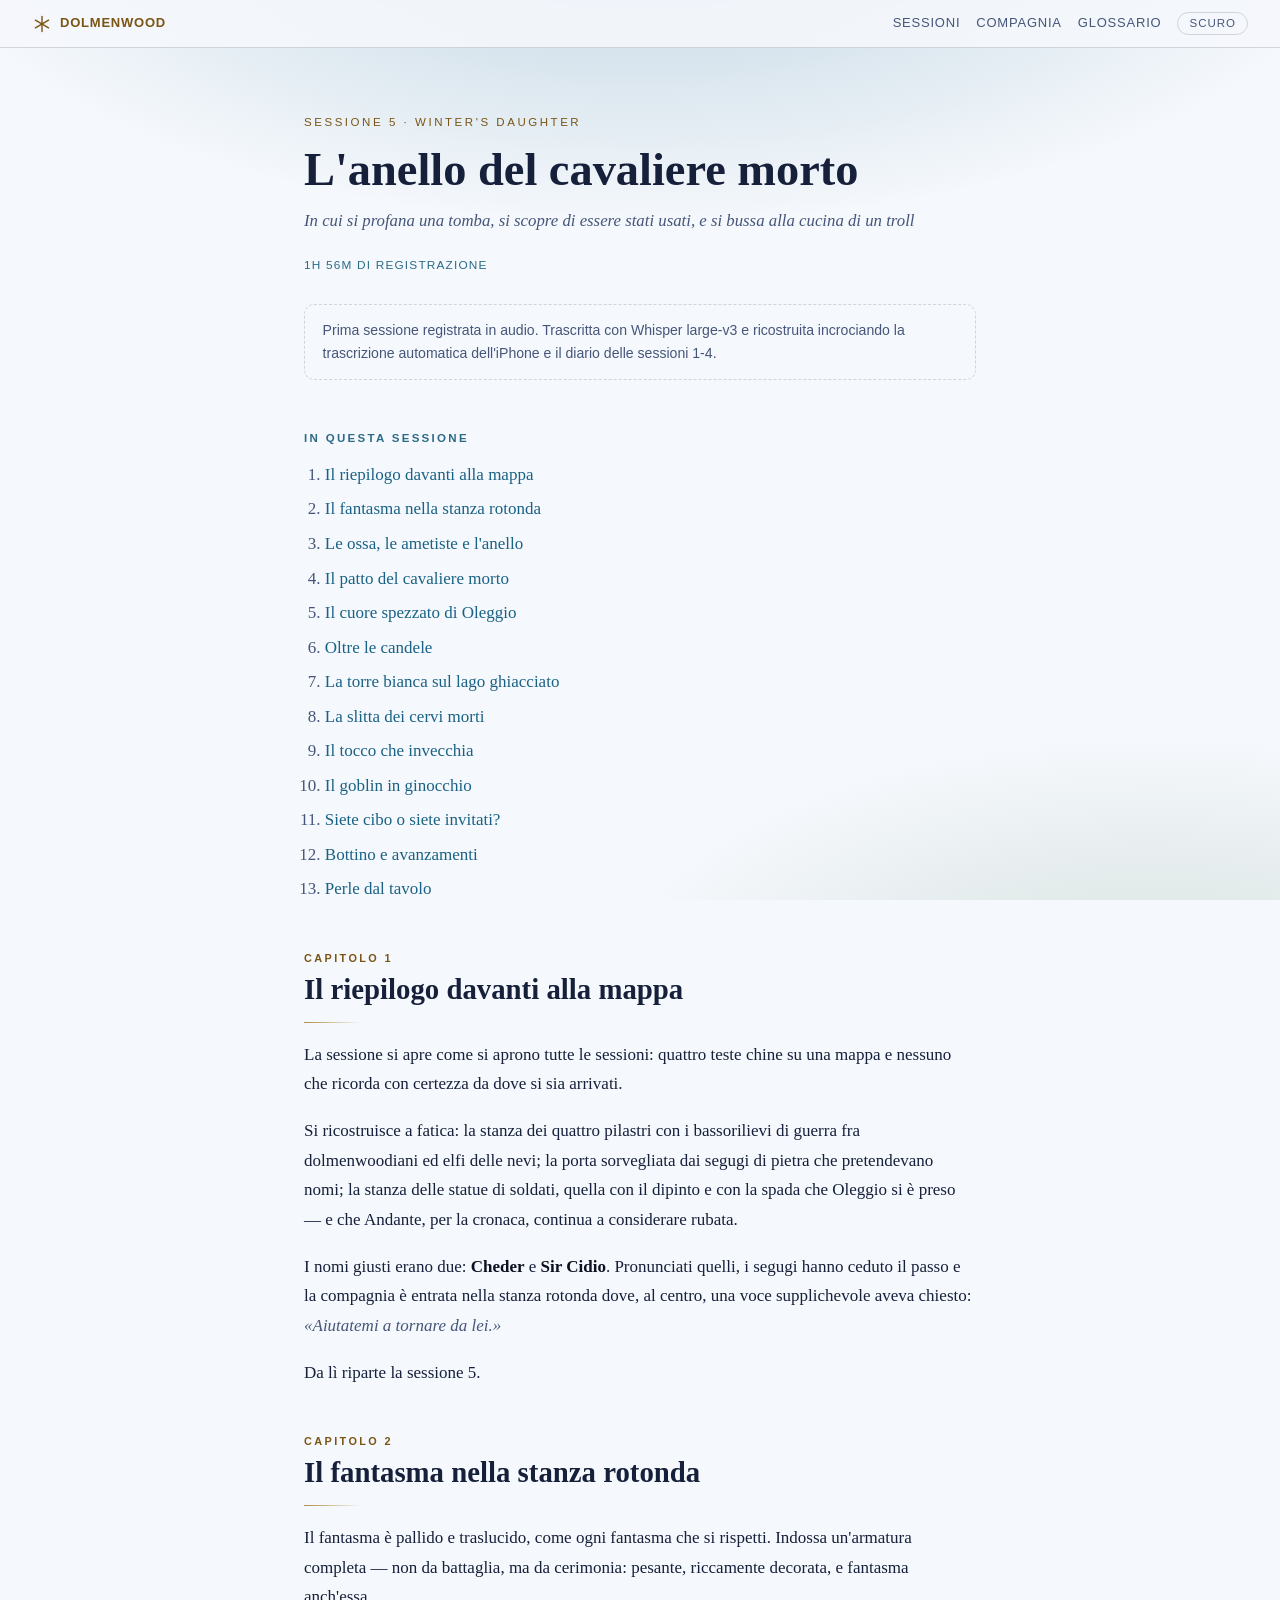
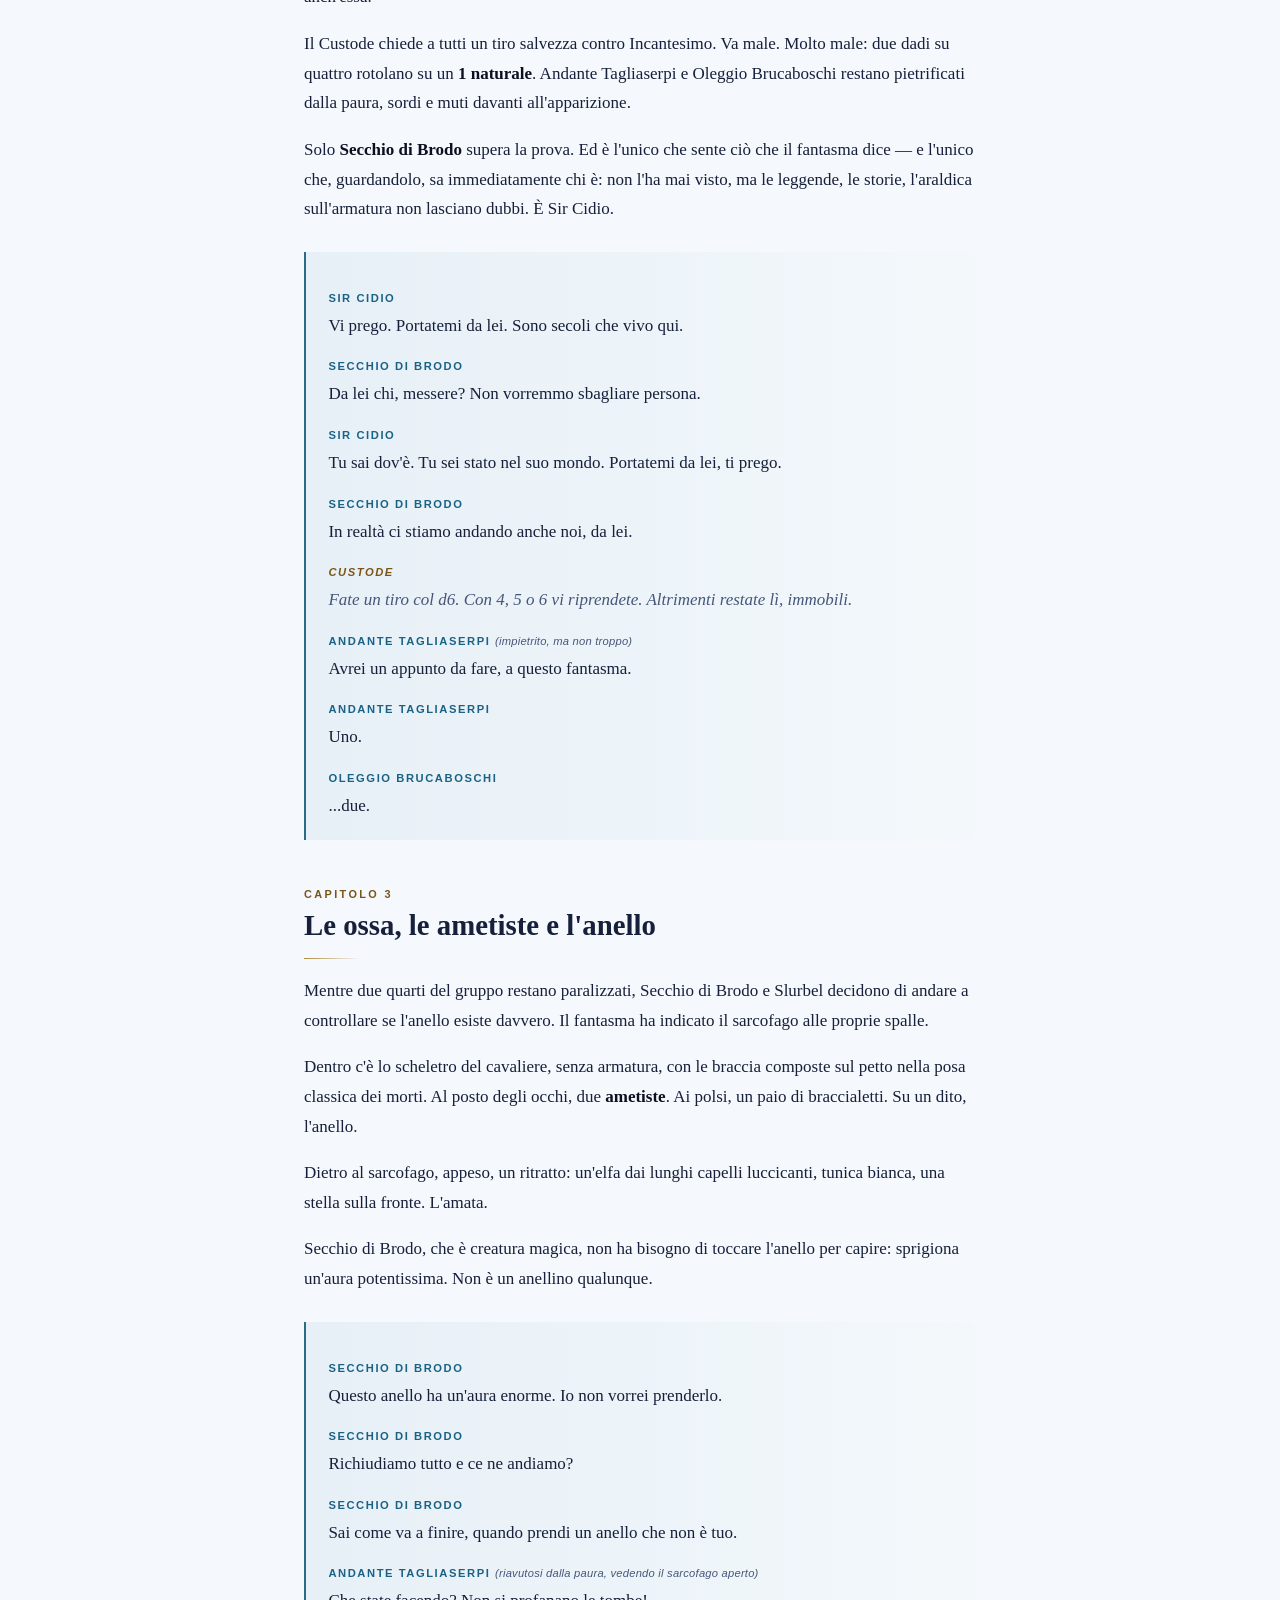
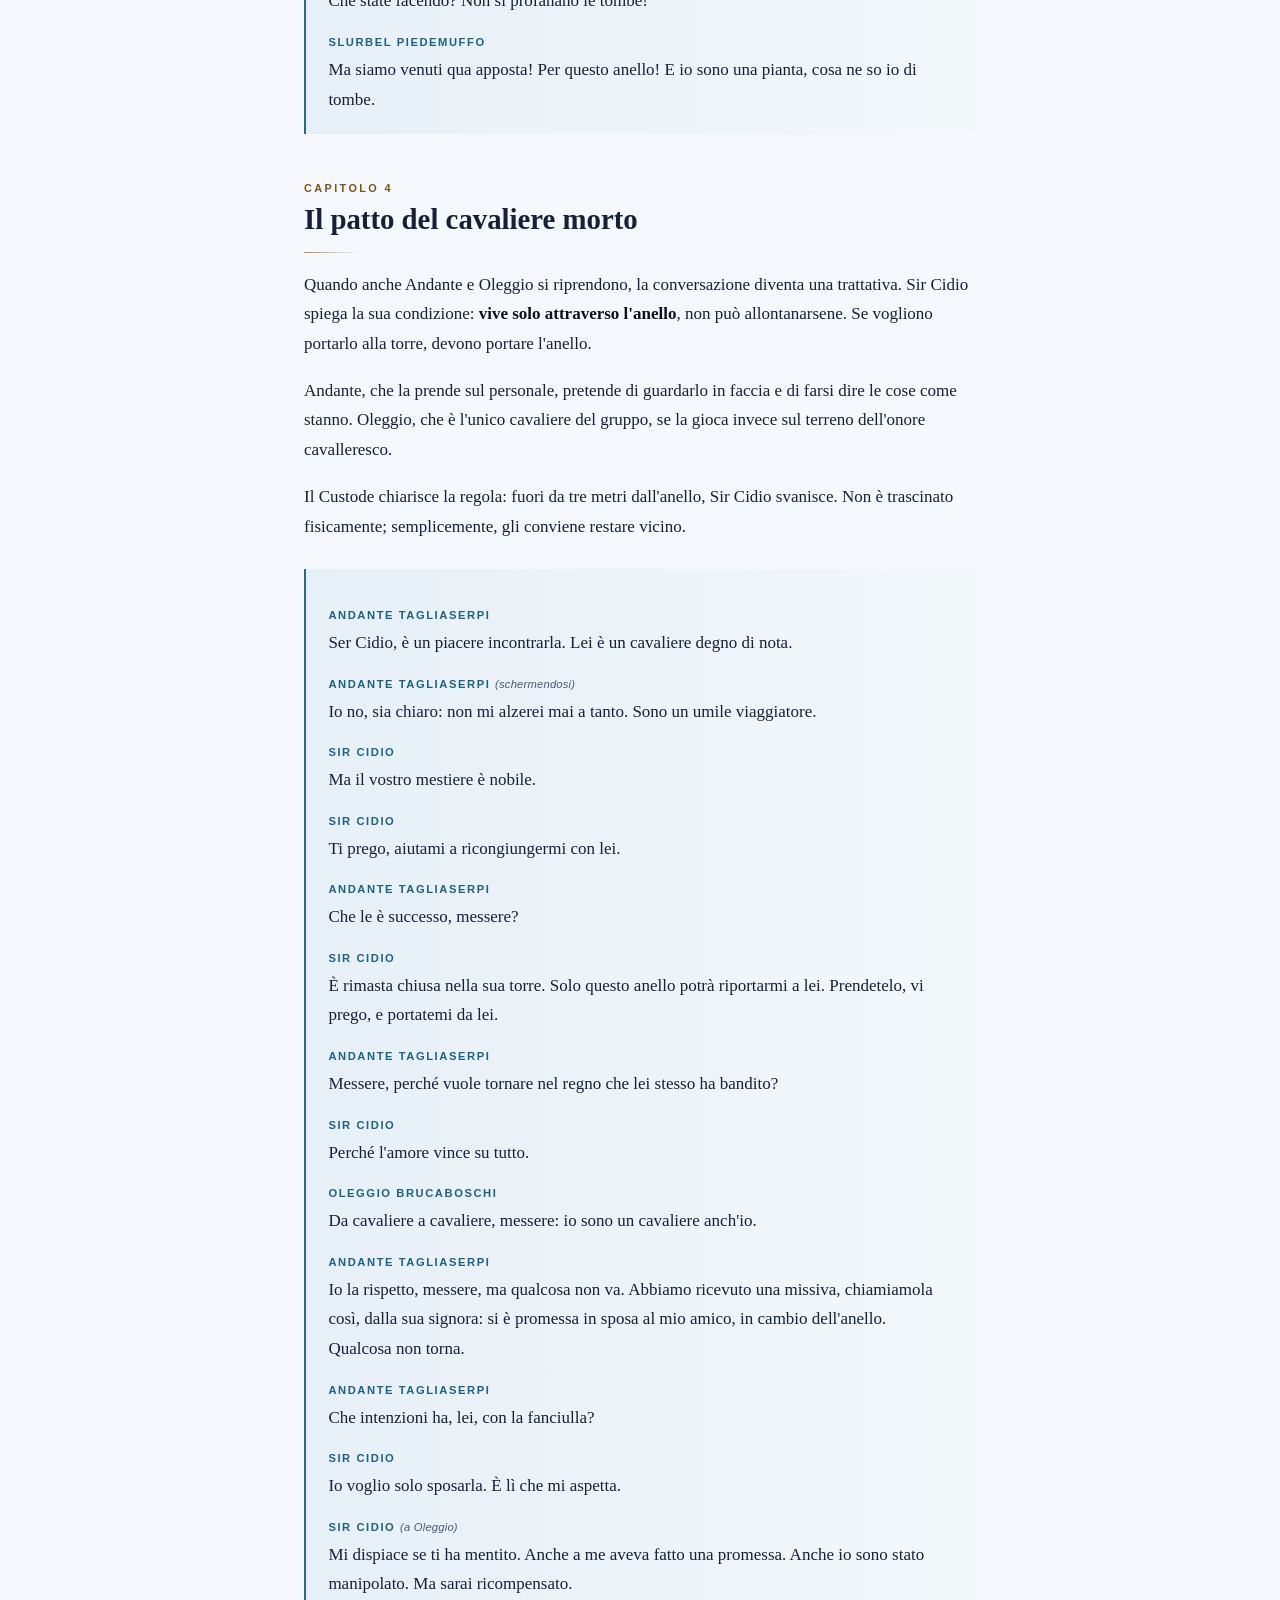
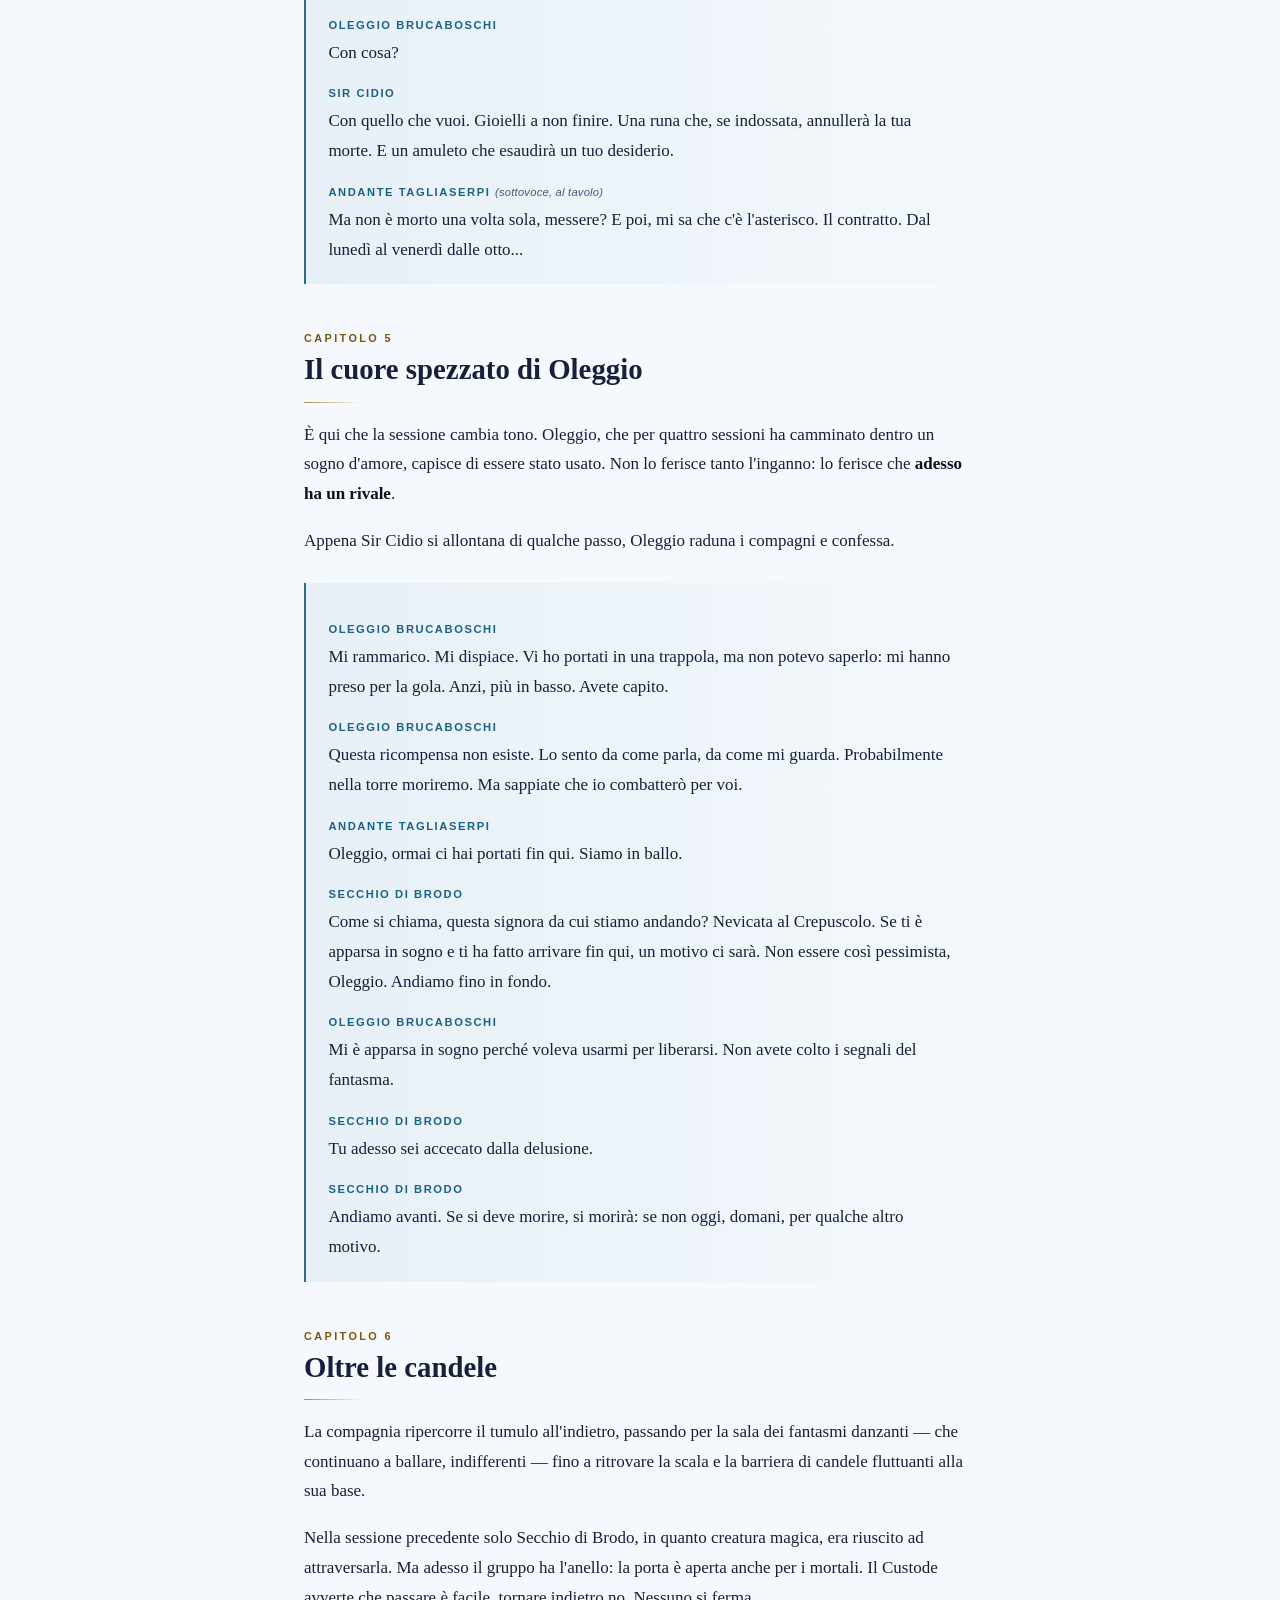
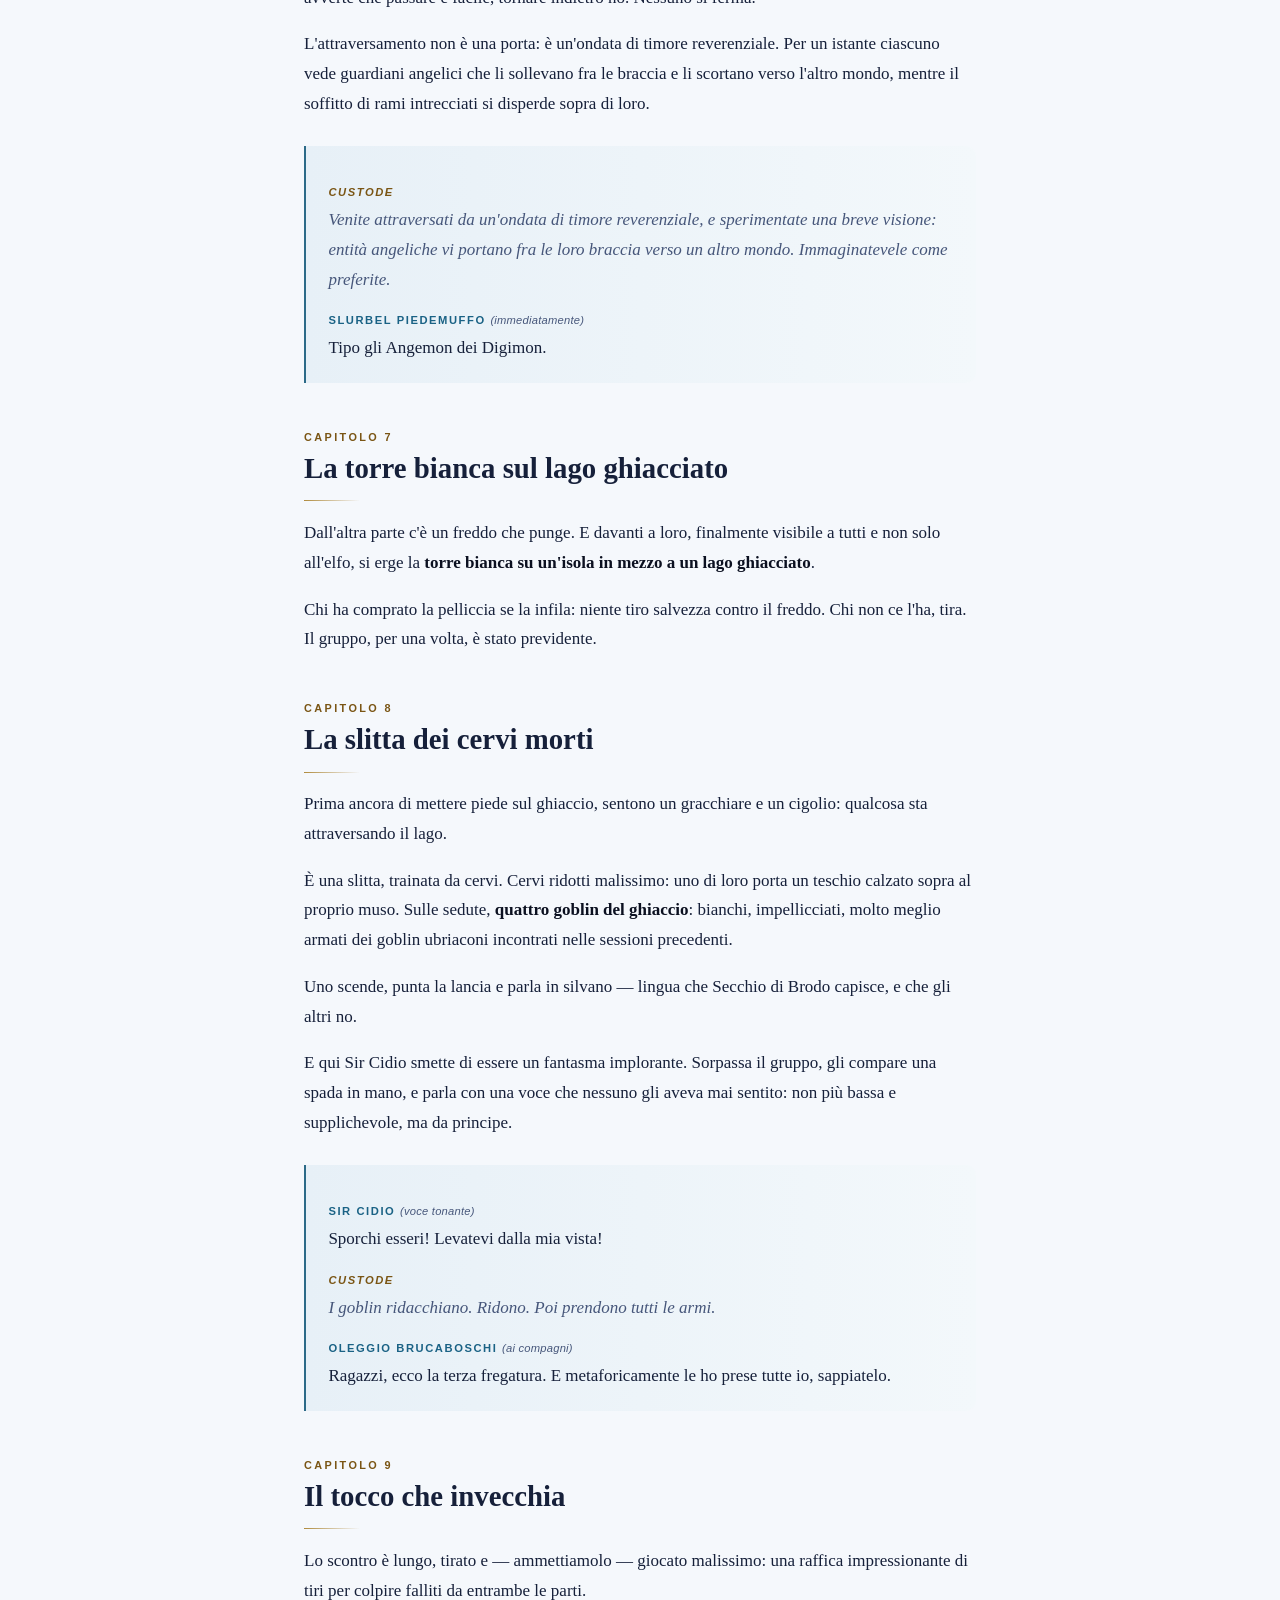
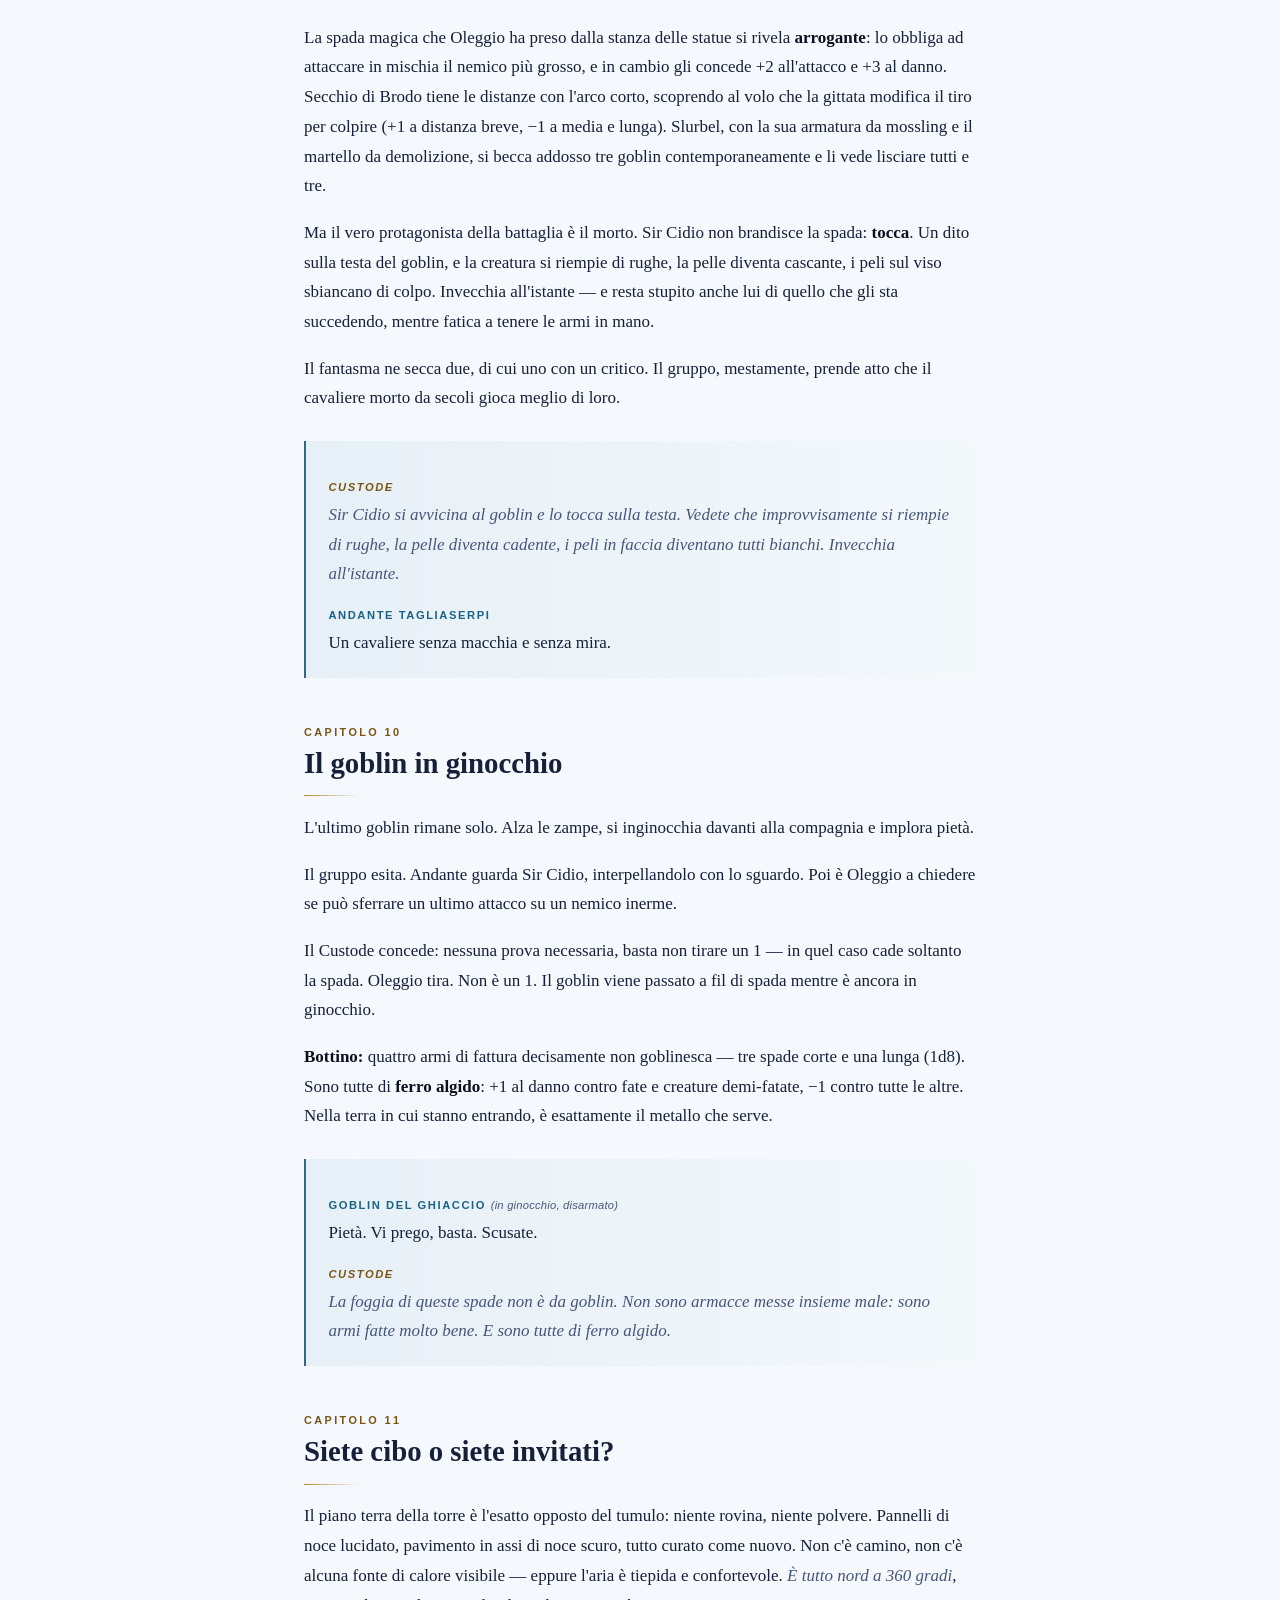
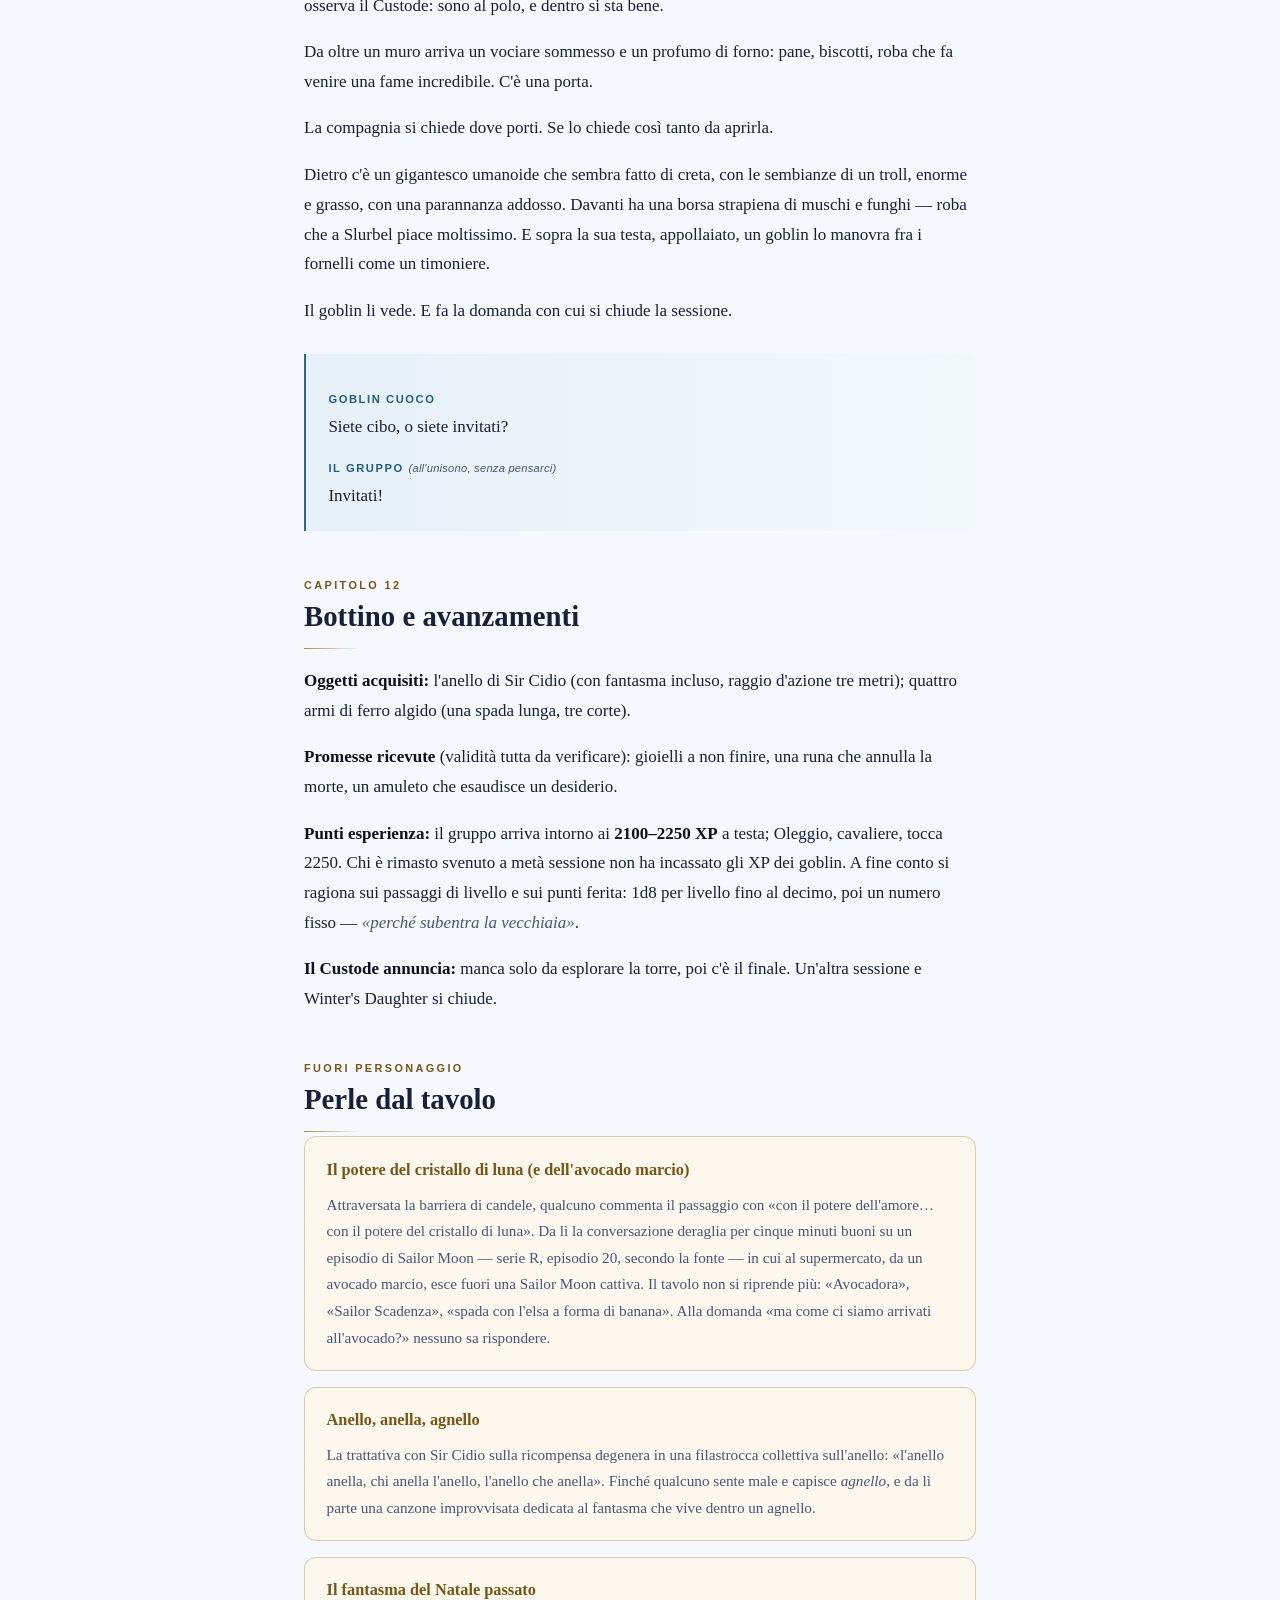
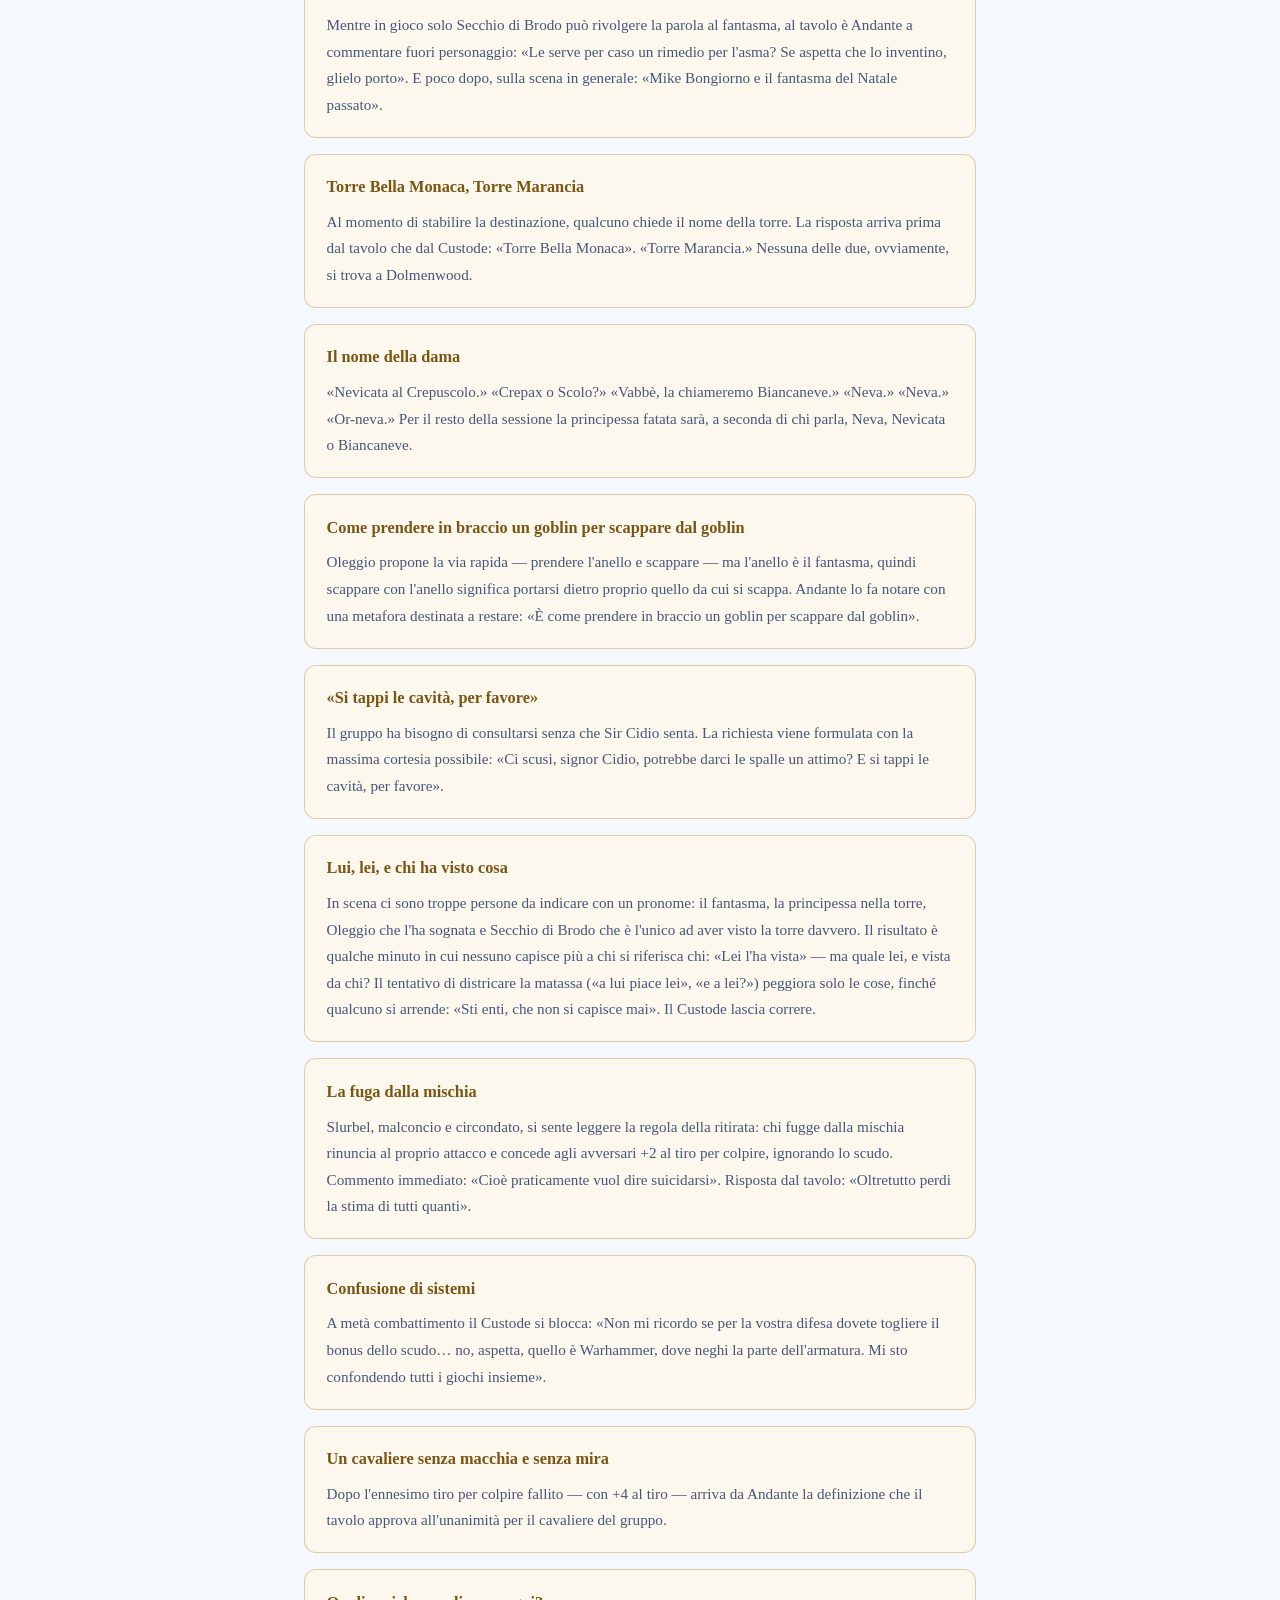
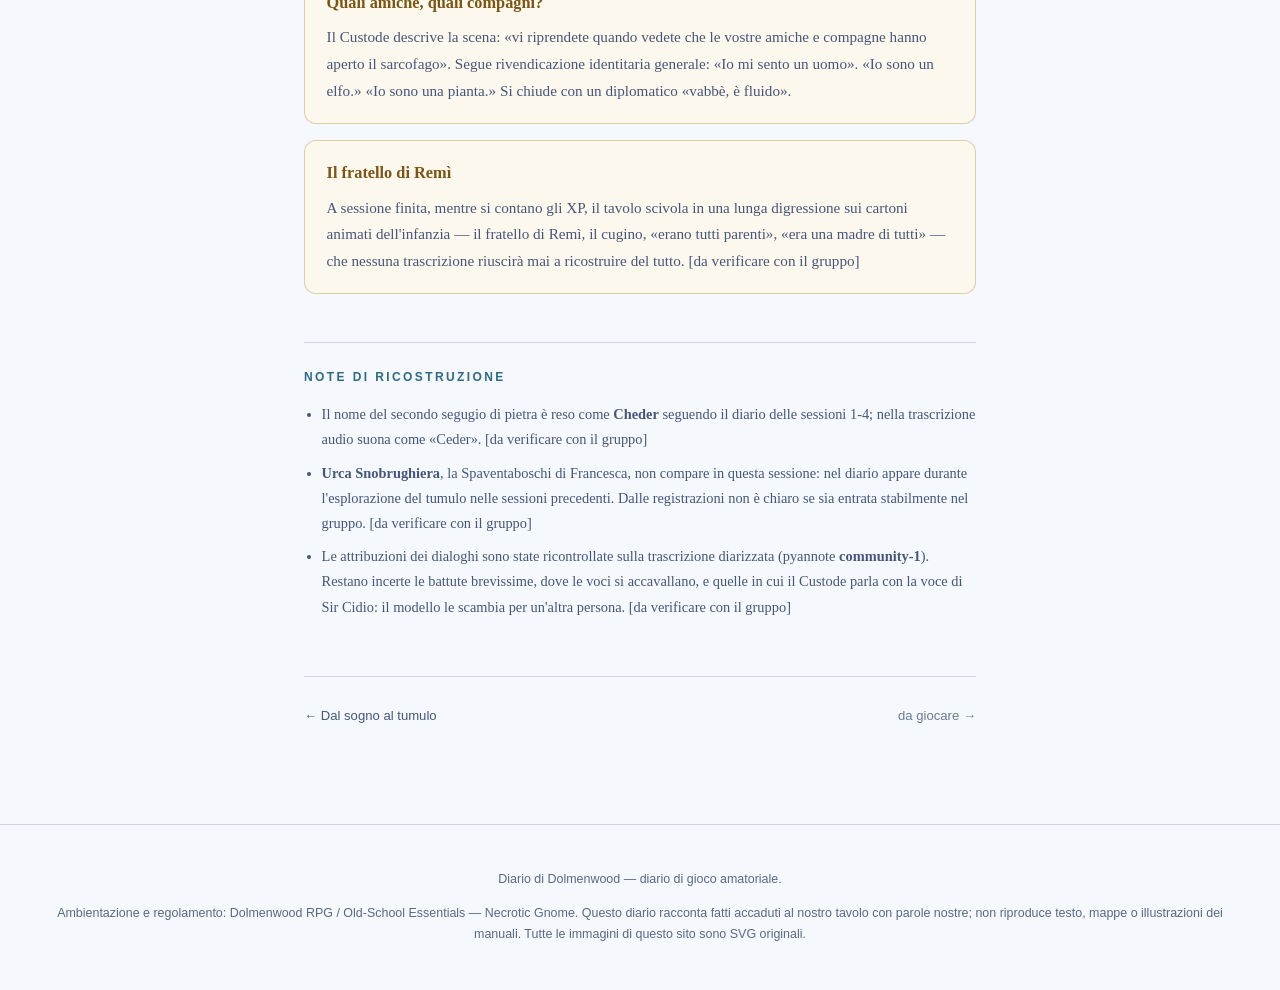
==== commit 7a59b322: "Andante è cacciatore, non cavaliere Il "cavaliere" era una mia deduzione: il diario delle sessioni 1" ====
--- a/sito/sessioni/sessione-05.html
+++ b/sito/sessioni/sessione-05.html
@@ -90,7 +90,7 @@
 <section class="capitolo" id="il-patto-del-cavaliere-morto">
 <h2><span class="cifra">Capitolo 4</span>Il patto del cavaliere morto</h2>
 <p>Quando anche Andante e Oleggio si riprendono, la conversazione diventa una trattativa. Sir Cidio spiega la sua condizione: <strong>vive solo attraverso l'anello</strong>, non può allontanarsene. Se vogliono portarlo alla torre, devono portare l'anello.</p>
-<p>Andante — che è cavaliere e la prende sul personale — pretende un colloquio d'onore.</p>
+<p>Andante, che la prende sul personale, pretende di guardarlo in faccia e di farsi dire le cose come stanno. Oleggio, che è l'unico cavaliere del gruppo, se la gioca invece sul terreno dell'onore cavalleresco.</p>
 <p>Il Custode chiarisce la regola: fuori da tre metri dall'anello, Sir Cidio svanisce. Non è trascinato fisicamente; semplicemente, gli conviene restare vicino.</p>
 <div class="scena">
 <p class="battuta"><span class="chi">Andante Tagliaserpi</span><span class="cosa">Ser Cidio, è un piacere incontrarla. Lei è un cavaliere degno di nota.</span></p>
@@ -101,7 +101,8 @@
 <p class="battuta"><span class="chi">Sir Cidio</span><span class="cosa">È rimasta chiusa nella sua torre. Solo questo anello potrà riportarmi a lei. Prendetelo, vi prego, e portatemi da lei.</span></p>
 <p class="battuta"><span class="chi">Andante Tagliaserpi</span><span class="cosa">Messere, perché vuole tornare nel regno che lei stesso ha bandito?</span></p>
 <p class="battuta"><span class="chi">Sir Cidio</span><span class="cosa">Perché l'amore vince su tutto.</span></p>
-<p class="battuta"><span class="chi">Andante Tagliaserpi <span class="nota">(cavaliere a cavaliere)</span></span><span class="cosa">Io la rispetto, messere, ma qualcosa non va. Abbiamo ricevuto una missiva, chiamiamola così, dalla sua signora: si è promessa in sposa al mio amico, in cambio dell'anello. Qualcosa non torna.</span></p>
+<p class="battuta"><span class="chi">Oleggio Brucaboschi</span><span class="cosa">Da cavaliere a cavaliere, messere: io sono un cavaliere anch'io.</span></p>
+<p class="battuta"><span class="chi">Andante Tagliaserpi</span><span class="cosa">Io la rispetto, messere, ma qualcosa non va. Abbiamo ricevuto una missiva, chiamiamola così, dalla sua signora: si è promessa in sposa al mio amico, in cambio dell'anello. Qualcosa non torna.</span></p>
 <p class="battuta"><span class="chi">Andante Tagliaserpi</span><span class="cosa">Che intenzioni ha, lei, con la fanciulla?</span></p>
 <p class="battuta"><span class="chi">Sir Cidio</span><span class="cosa">Io voglio solo sposarla. È lì che mi aspetta.</span></p>
 <p class="battuta"><span class="chi">Sir Cidio <span class="nota">(a Oleggio)</span></span><span class="cosa">Mi dispiace se ti ha mentito. Anche a me aveva fatto una promessa. Anche io sono stato manipolato. Ma sarai ricompensato.</span></p>
@@ -190,7 +191,7 @@
 <h2><span class="cifra">Capitolo 12</span>Bottino e avanzamenti</h2>
 <p><strong>Oggetti acquisiti:</strong> l'anello di Sir Cidio (con fantasma incluso, raggio d'azione tre metri); quattro armi di ferro algido (una spada lunga, tre corte).</p>
 <p><strong>Promesse ricevute</strong> (validità tutta da verificare): gioielli a non finire, una runa che annulla la morte, un amuleto che esaudisce un desiderio.</p>
-<p><strong>Punti esperienza:</strong> il gruppo arriva intorno ai <strong>2100–2250 XP</strong> a testa. Andante, cavaliere, tocca 2250. Chi è rimasto svenuto a metà sessione non ha incassato gli XP dei goblin. A fine conto, si ragiona sui passaggi di livello e sui punti ferita: 1d8 per livello fino al decimo, poi un numero fisso — <em>«perché subentra la vecchiaia»</em>.</p>
+<p><strong>Punti esperienza:</strong> il gruppo arriva intorno ai <strong>2100–2250 XP</strong> a testa; Oleggio, cavaliere, tocca 2250. Chi è rimasto svenuto a metà sessione non ha incassato gli XP dei goblin. A fine conto si ragiona sui passaggi di livello e sui punti ferita: 1d8 per livello fino al decimo, poi un numero fisso — <em>«perché subentra la vecchiaia»</em>.</p>
 <p><strong>Il Custode annuncia:</strong> manca solo da esplorare la torre, poi c'è il finale. Un'altra sessione e Winter's Daughter si chiude.</p>
 
 </section>
@@ -207,7 +208,7 @@
 <div class="perla"><h3>Lui, lei, e chi ha visto cosa</h3><p>In scena ci sono troppe persone da indicare con un pronome: il fantasma, la principessa nella torre, Oleggio che l'ha sognata e Secchio di Brodo che è l'unico ad aver visto la torre davvero. Il risultato è qualche minuto in cui nessuno capisce più a chi si riferisca chi: «Lei l'ha vista» — ma quale lei, e vista da chi? Il tentativo di districare la matassa («a lui piace lei», «e a lei?») peggiora solo le cose, finché qualcuno si arrende: «Sti enti, che non si capisce mai». Il Custode lascia correre.</p></div>
 <div class="perla"><h3>La fuga dalla mischia</h3><p>Slurbel, malconcio e circondato, si sente leggere la regola della ritirata: chi fugge dalla mischia rinuncia al proprio attacco e concede agli avversari +2 al tiro per colpire, ignorando lo scudo. Commento immediato: «Cioè praticamente vuol dire suicidarsi». Risposta dal tavolo: «Oltretutto perdi la stima di tutti quanti».</p></div>
 <div class="perla"><h3>Confusione di sistemi</h3><p>A metà combattimento il Custode si blocca: «Non mi ricordo se per la vostra difesa dovete togliere il bonus dello scudo… no, aspetta, quello è Warhammer, dove neghi la parte dell'armatura. Mi sto confondendo tutti i giochi insieme».</p></div>
-<div class="perla"><h3>Un cavaliere senza macchia e senza mira</h3><p>Dopo l'ennesimo tiro per colpire fallito da Andante — con +4 al tiro — arriva l'autodefinizione che il tavolo approva all'unanimità.</p></div>
+<div class="perla"><h3>Un cavaliere senza macchia e senza mira</h3><p>Dopo l'ennesimo tiro per colpire fallito — con +4 al tiro — arriva da Andante la definizione che il tavolo approva all'unanimità per il cavaliere del gruppo.</p></div>
 <div class="perla"><h3>Quali amiche, quali compagni?</h3><p>Il Custode descrive la scena: «vi riprendete quando vedete che le vostre amiche e compagne hanno aperto il sarcofago». Segue rivendicazione identitaria generale: «Io mi sento un uomo». «Io sono un elfo.» «Io sono una pianta.» Si chiude con un diplomatico «vabbè, è fluido».</p></div>
 <div class="perla"><h3>Il fratello di Remì</h3><p>A sessione finita, mentre si contano gli XP, il tavolo scivola in una lunga digressione sui cartoni animati dell'infanzia — il fratello di Remì, il cugino, «erano tutti parenti», «era una madre di tutti» — che nessuna trascrizione riuscirà mai a ricostruire del tutto. [da verificare con il gruppo]</p></div>
 </div>
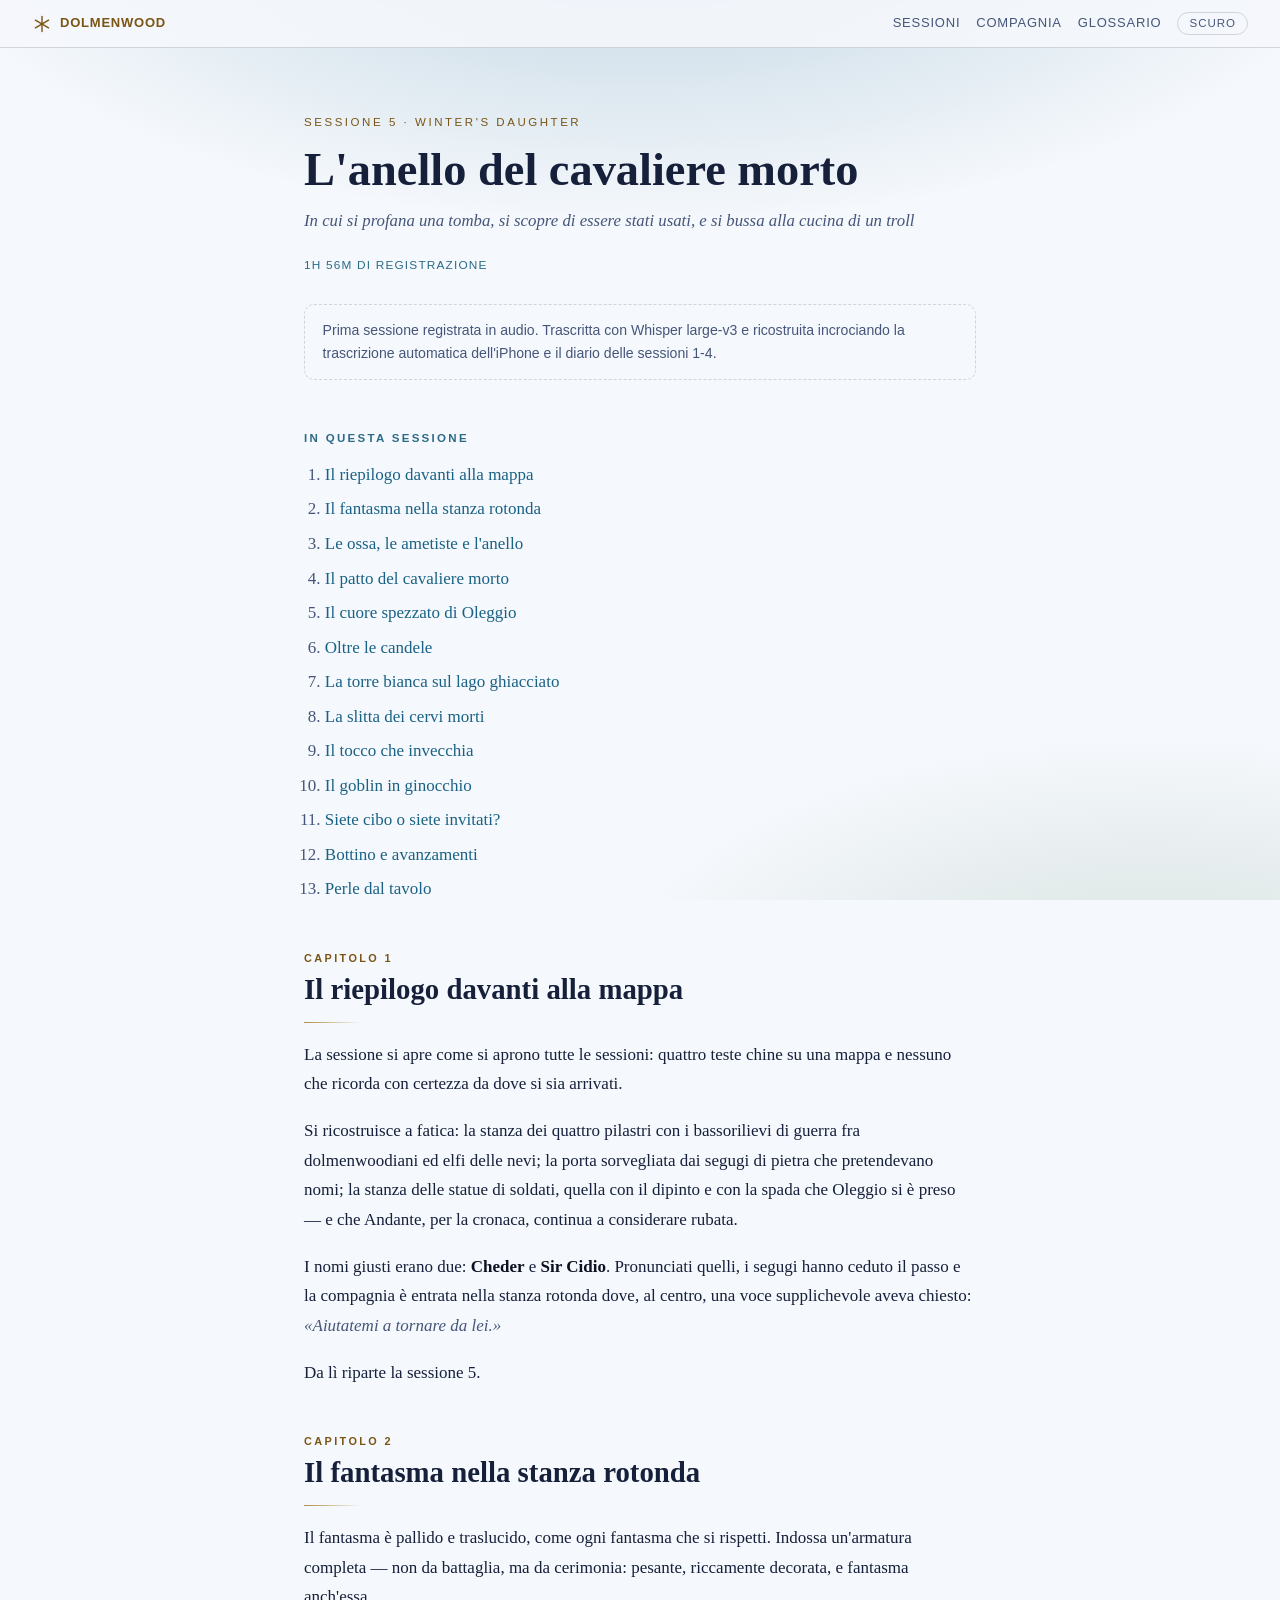
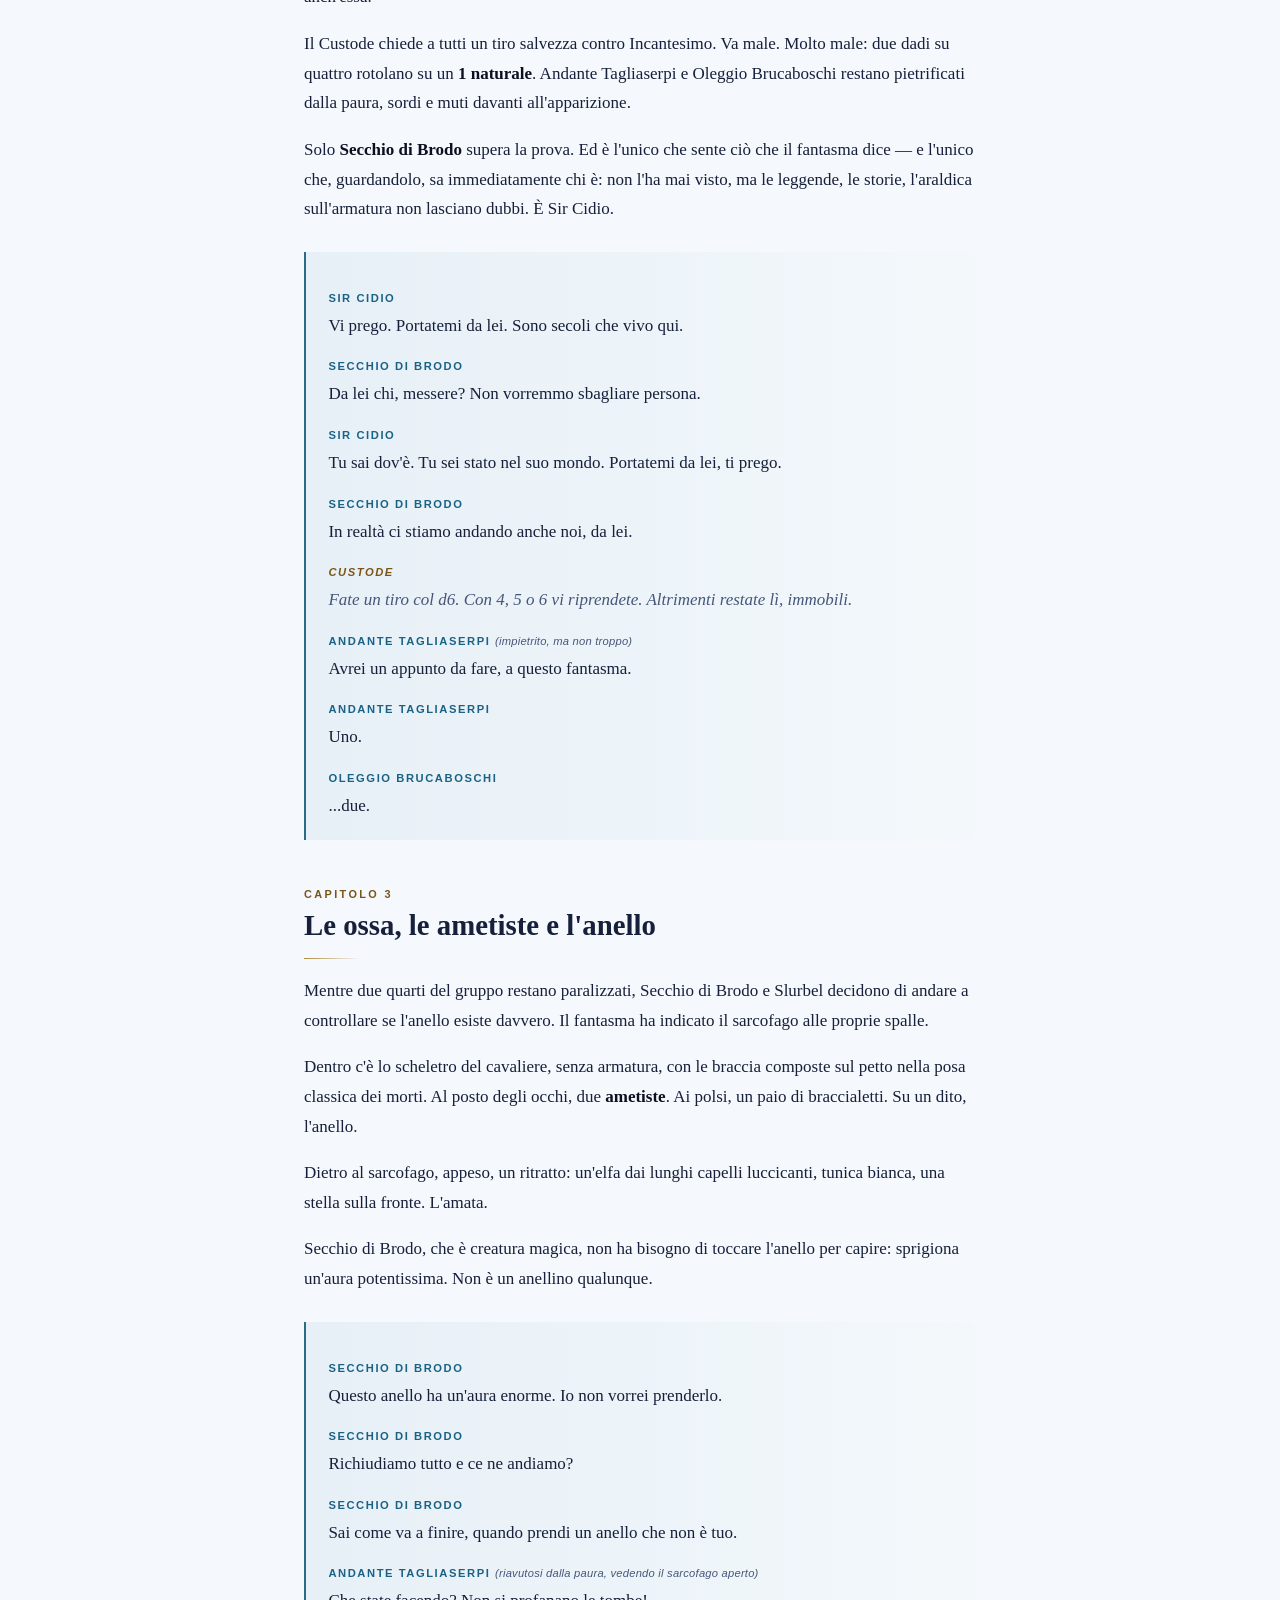
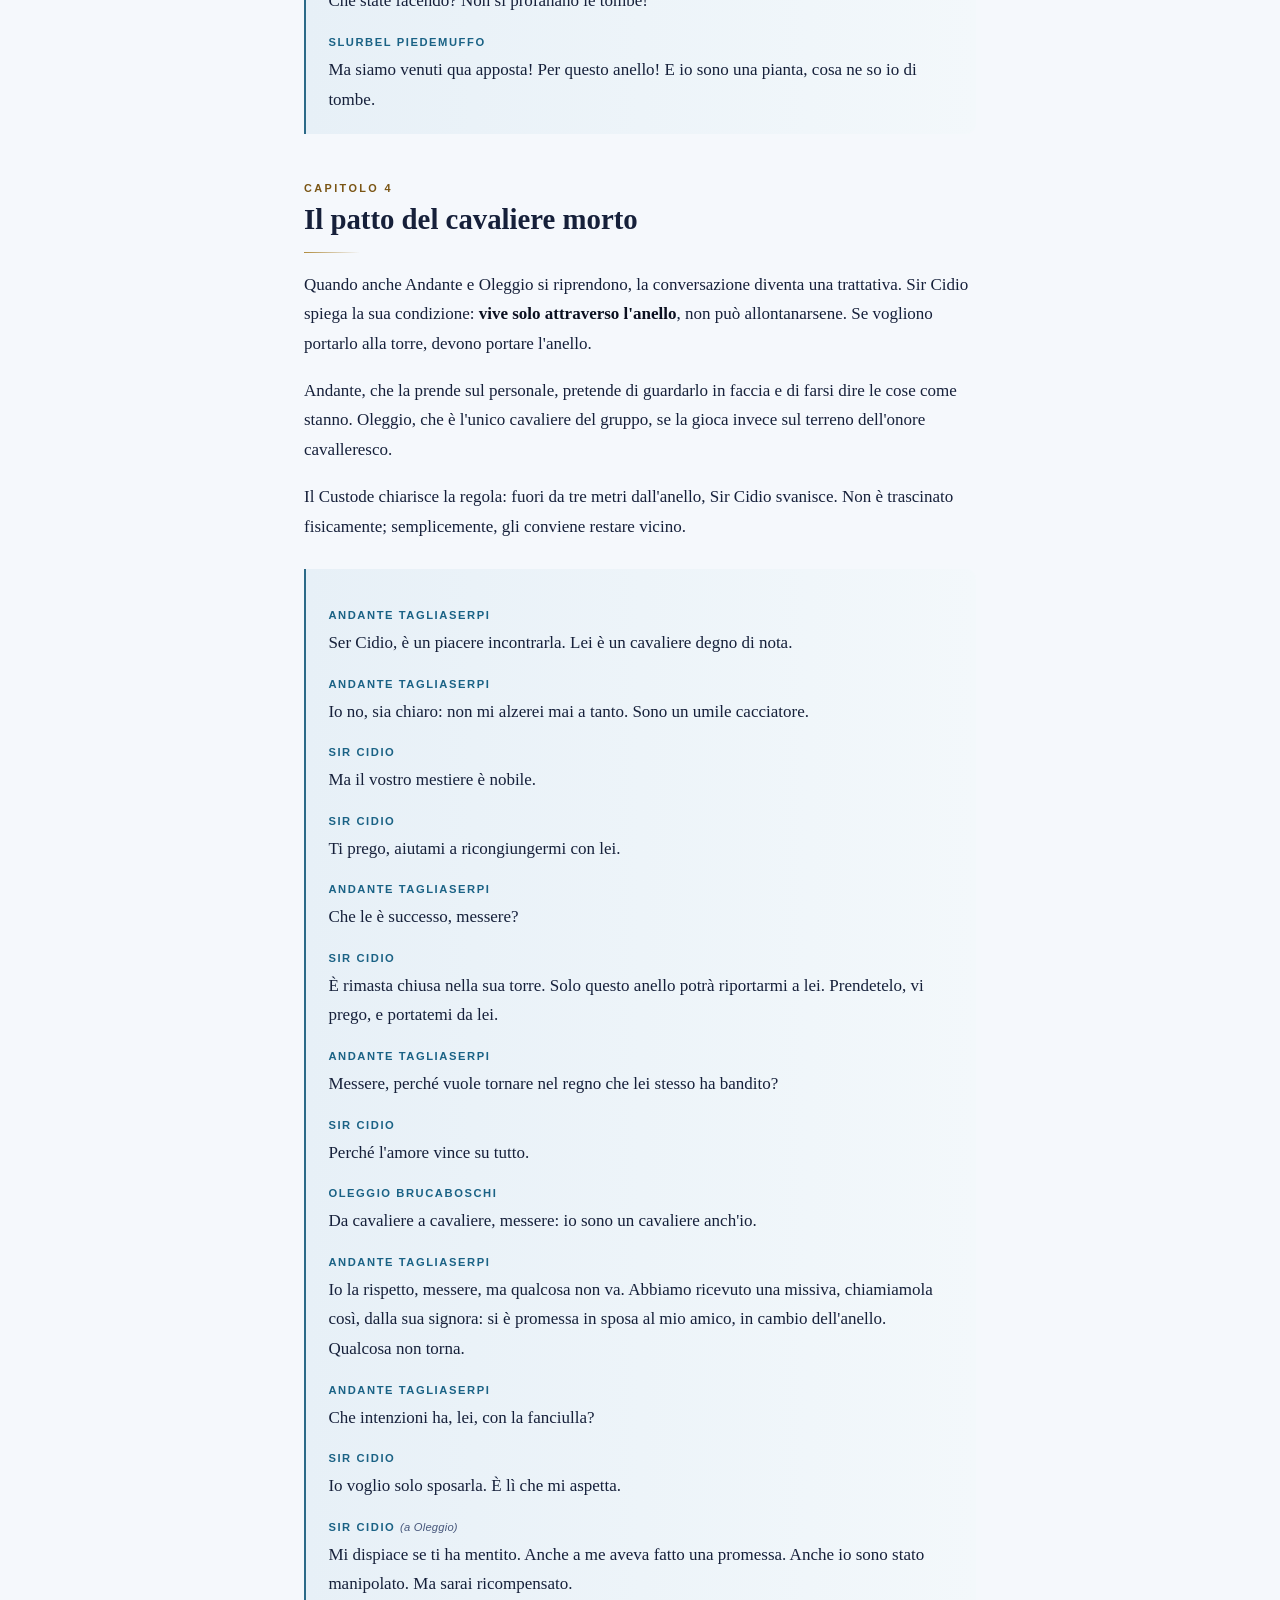
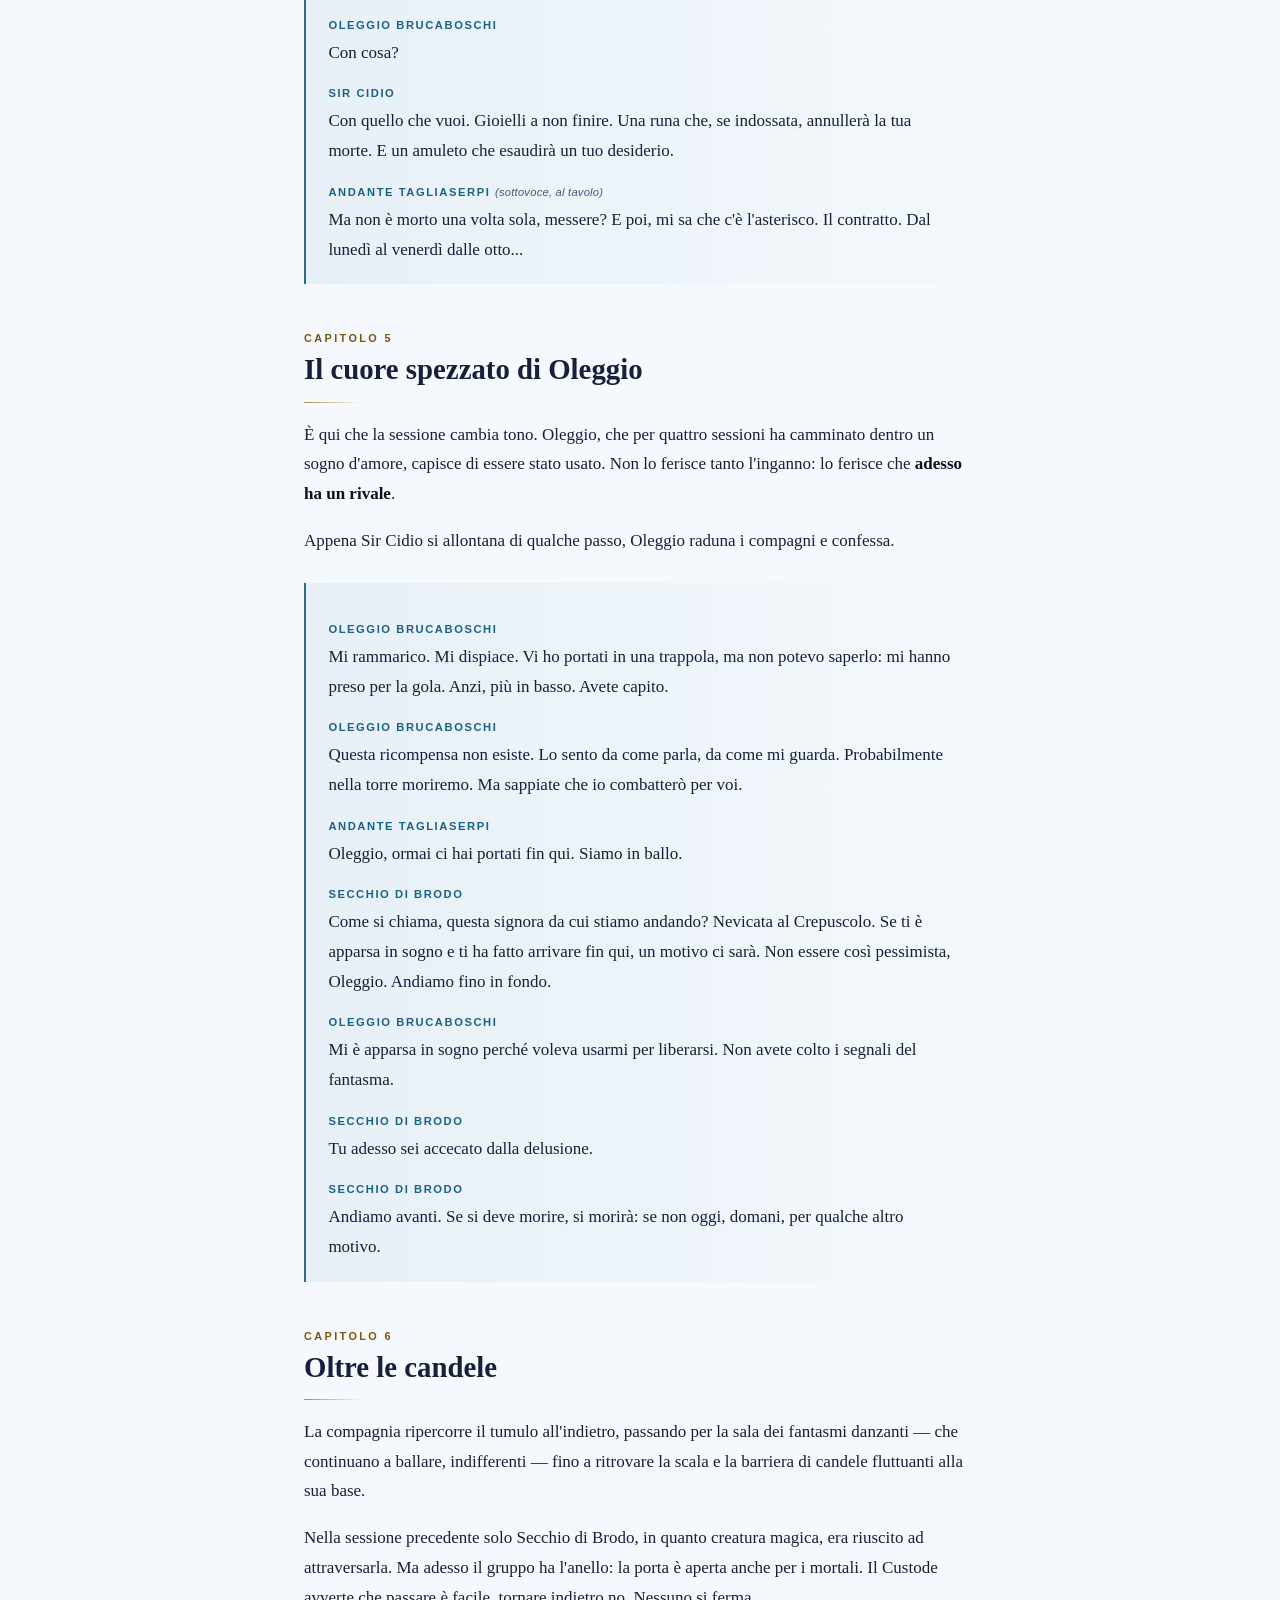
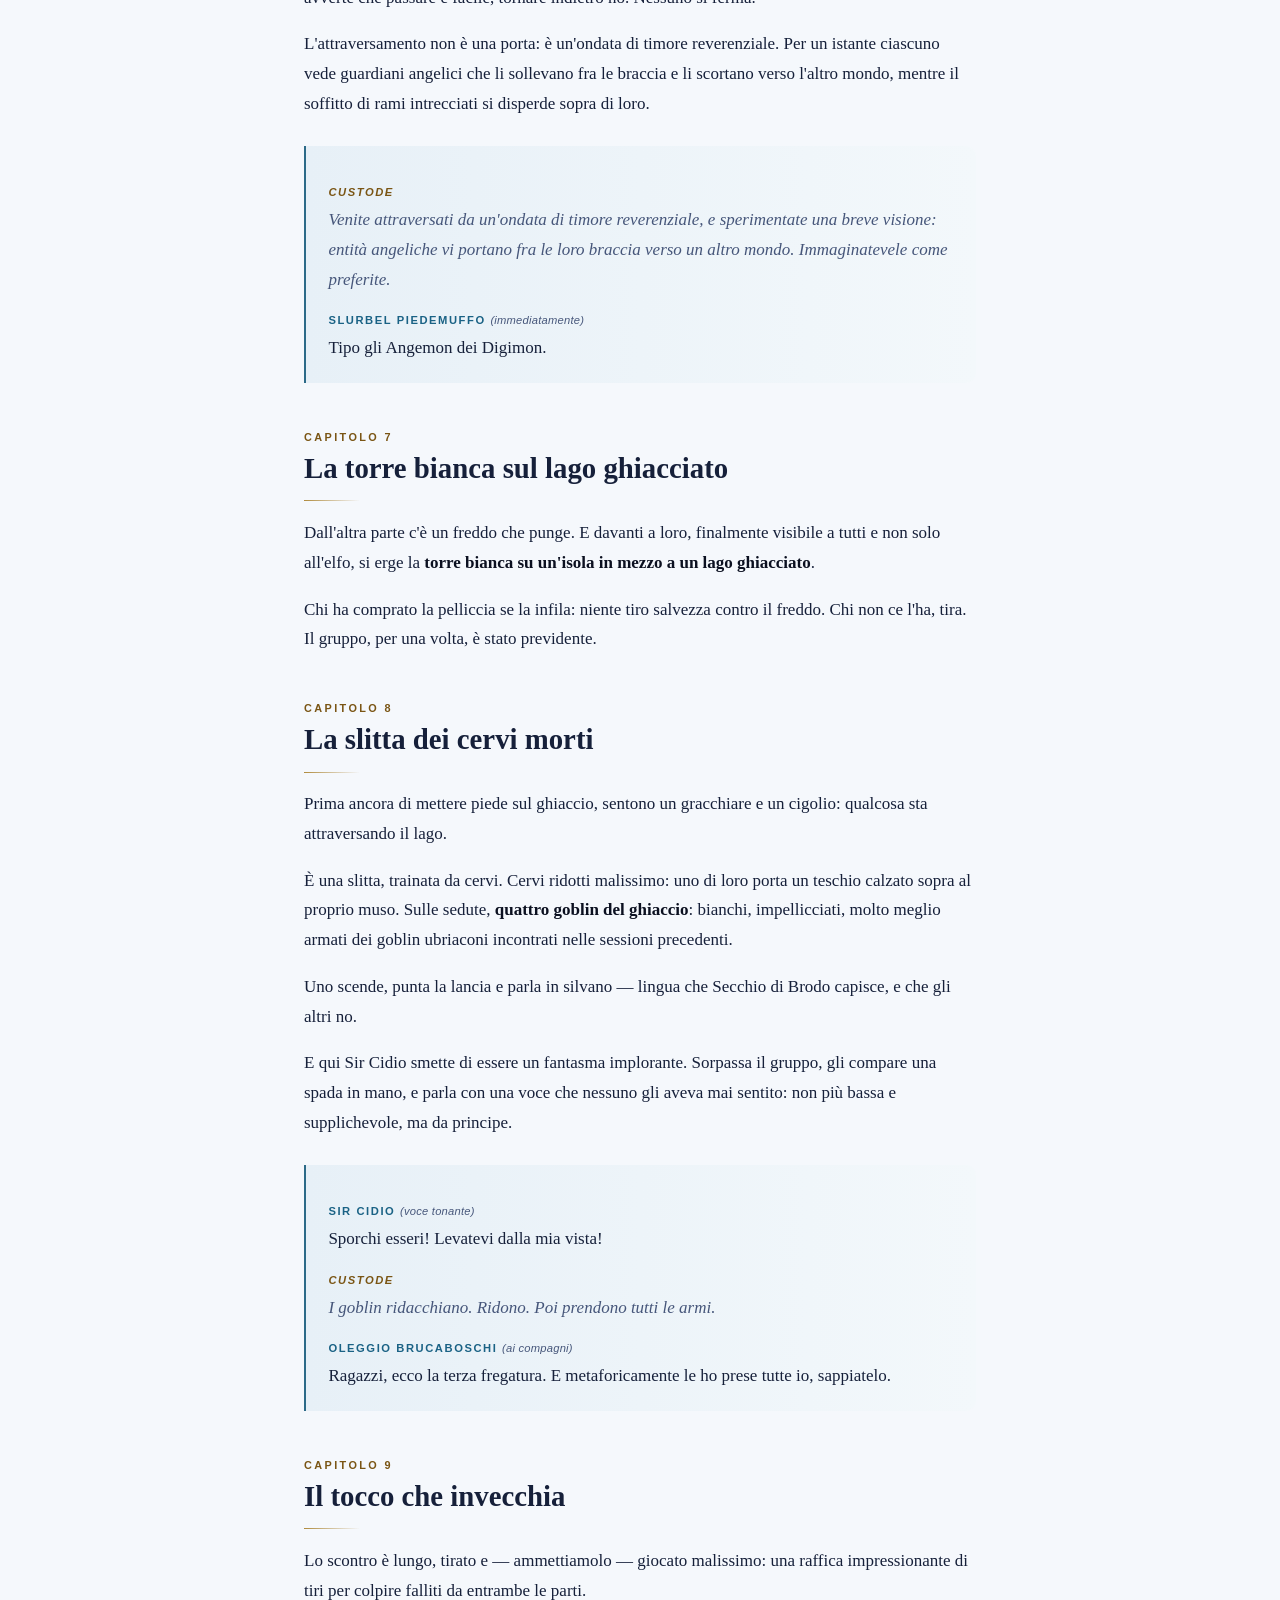
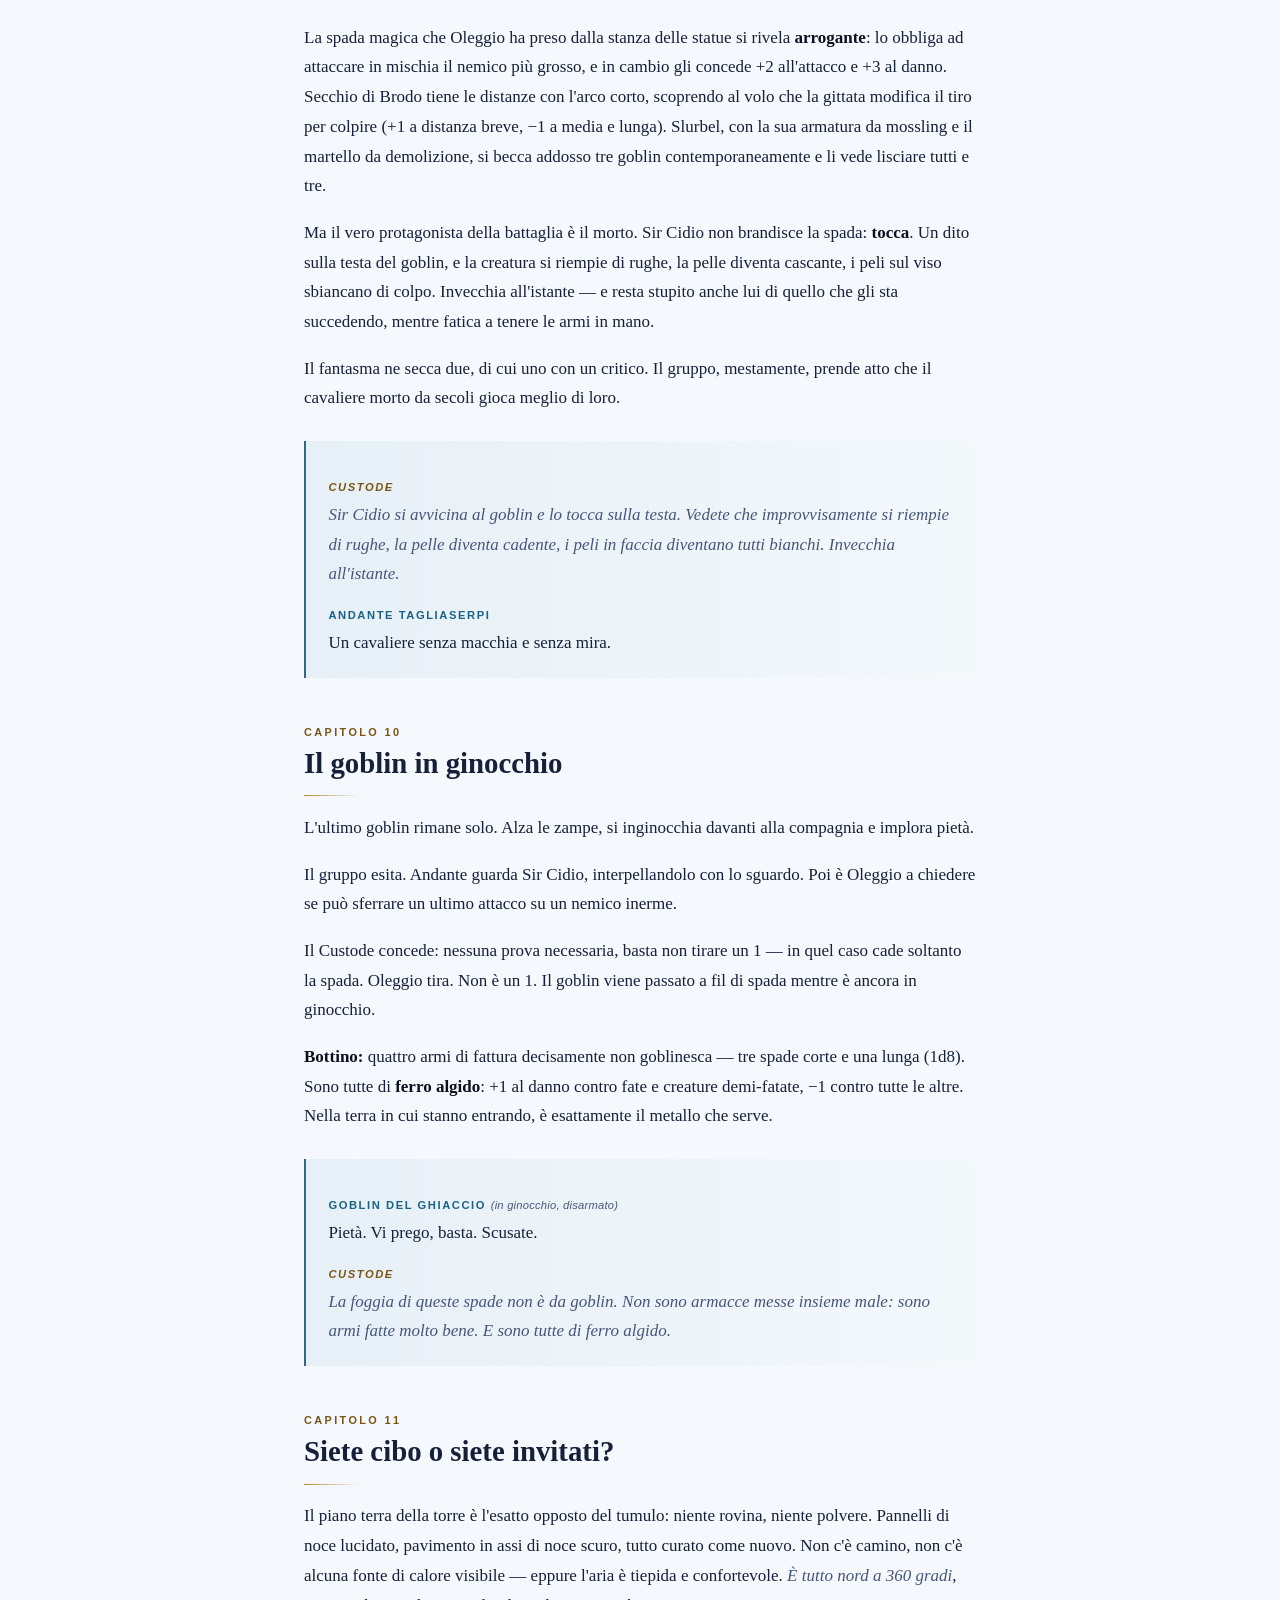
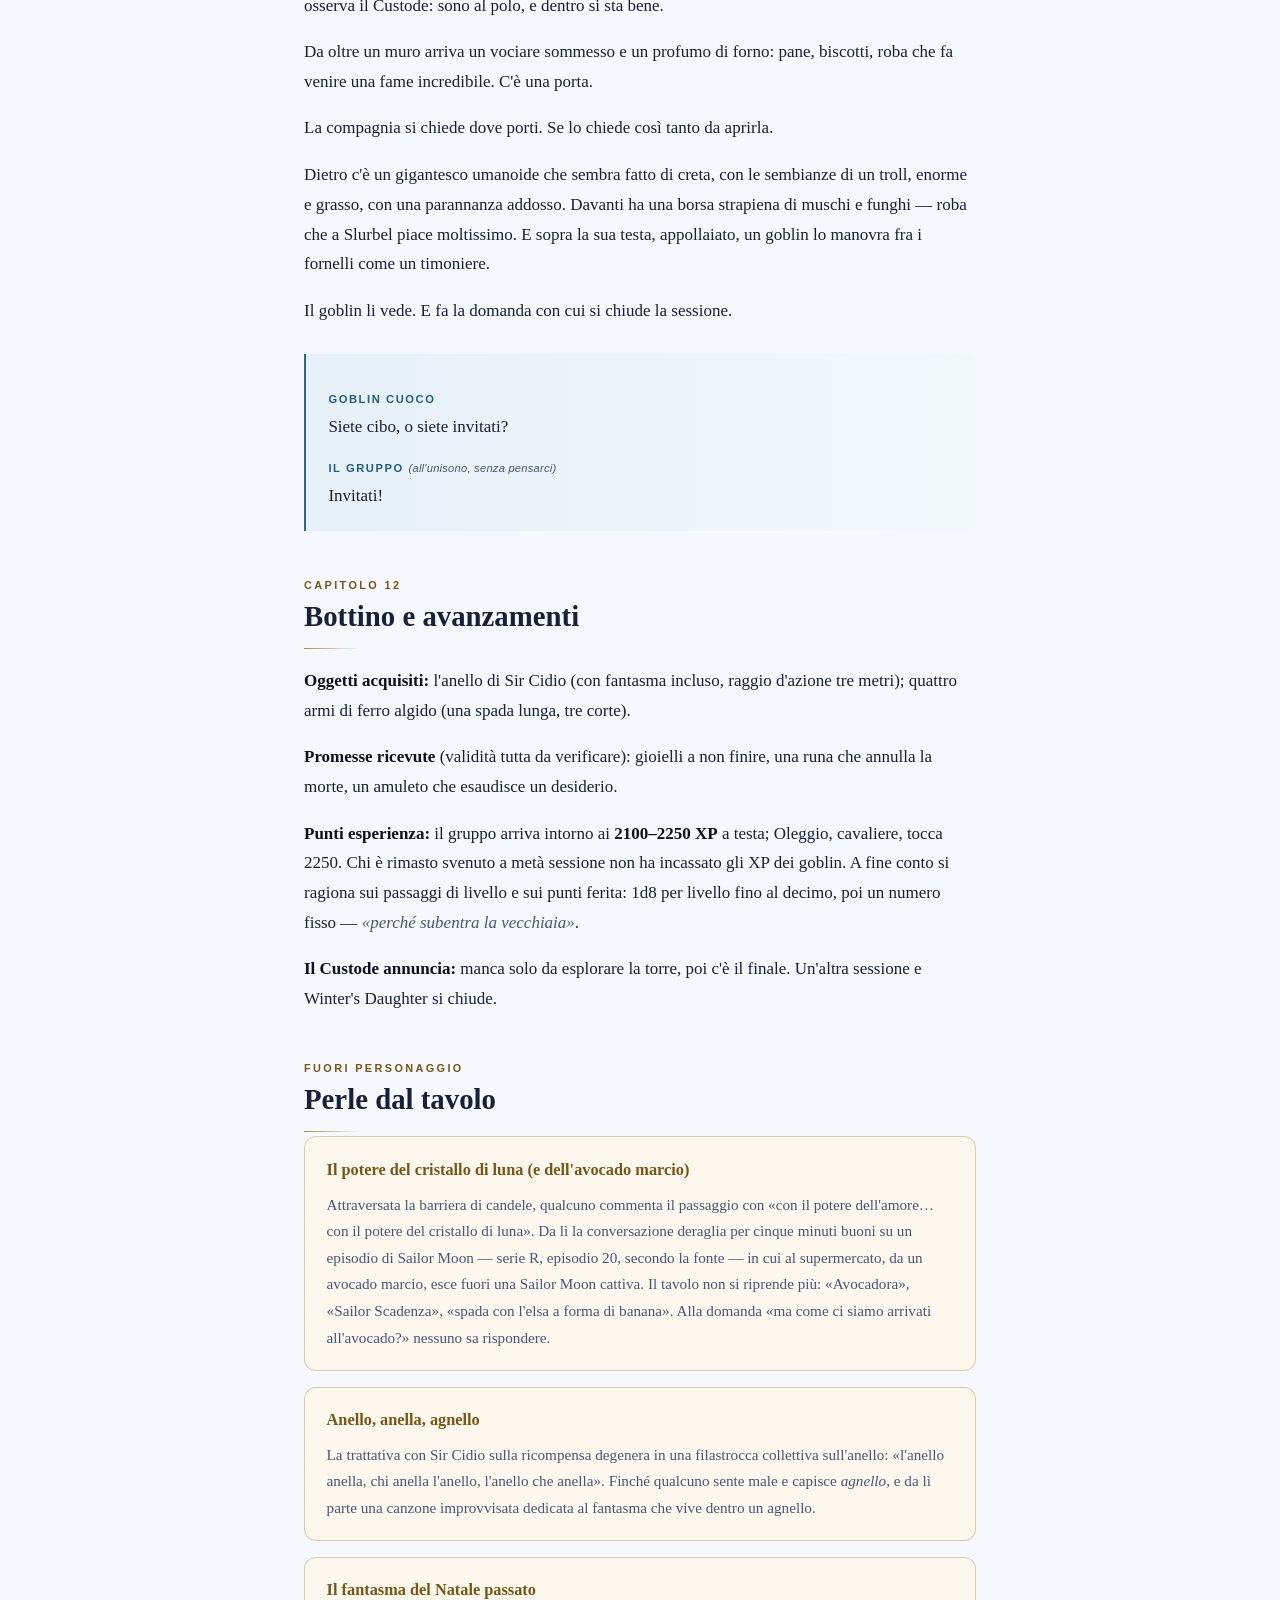
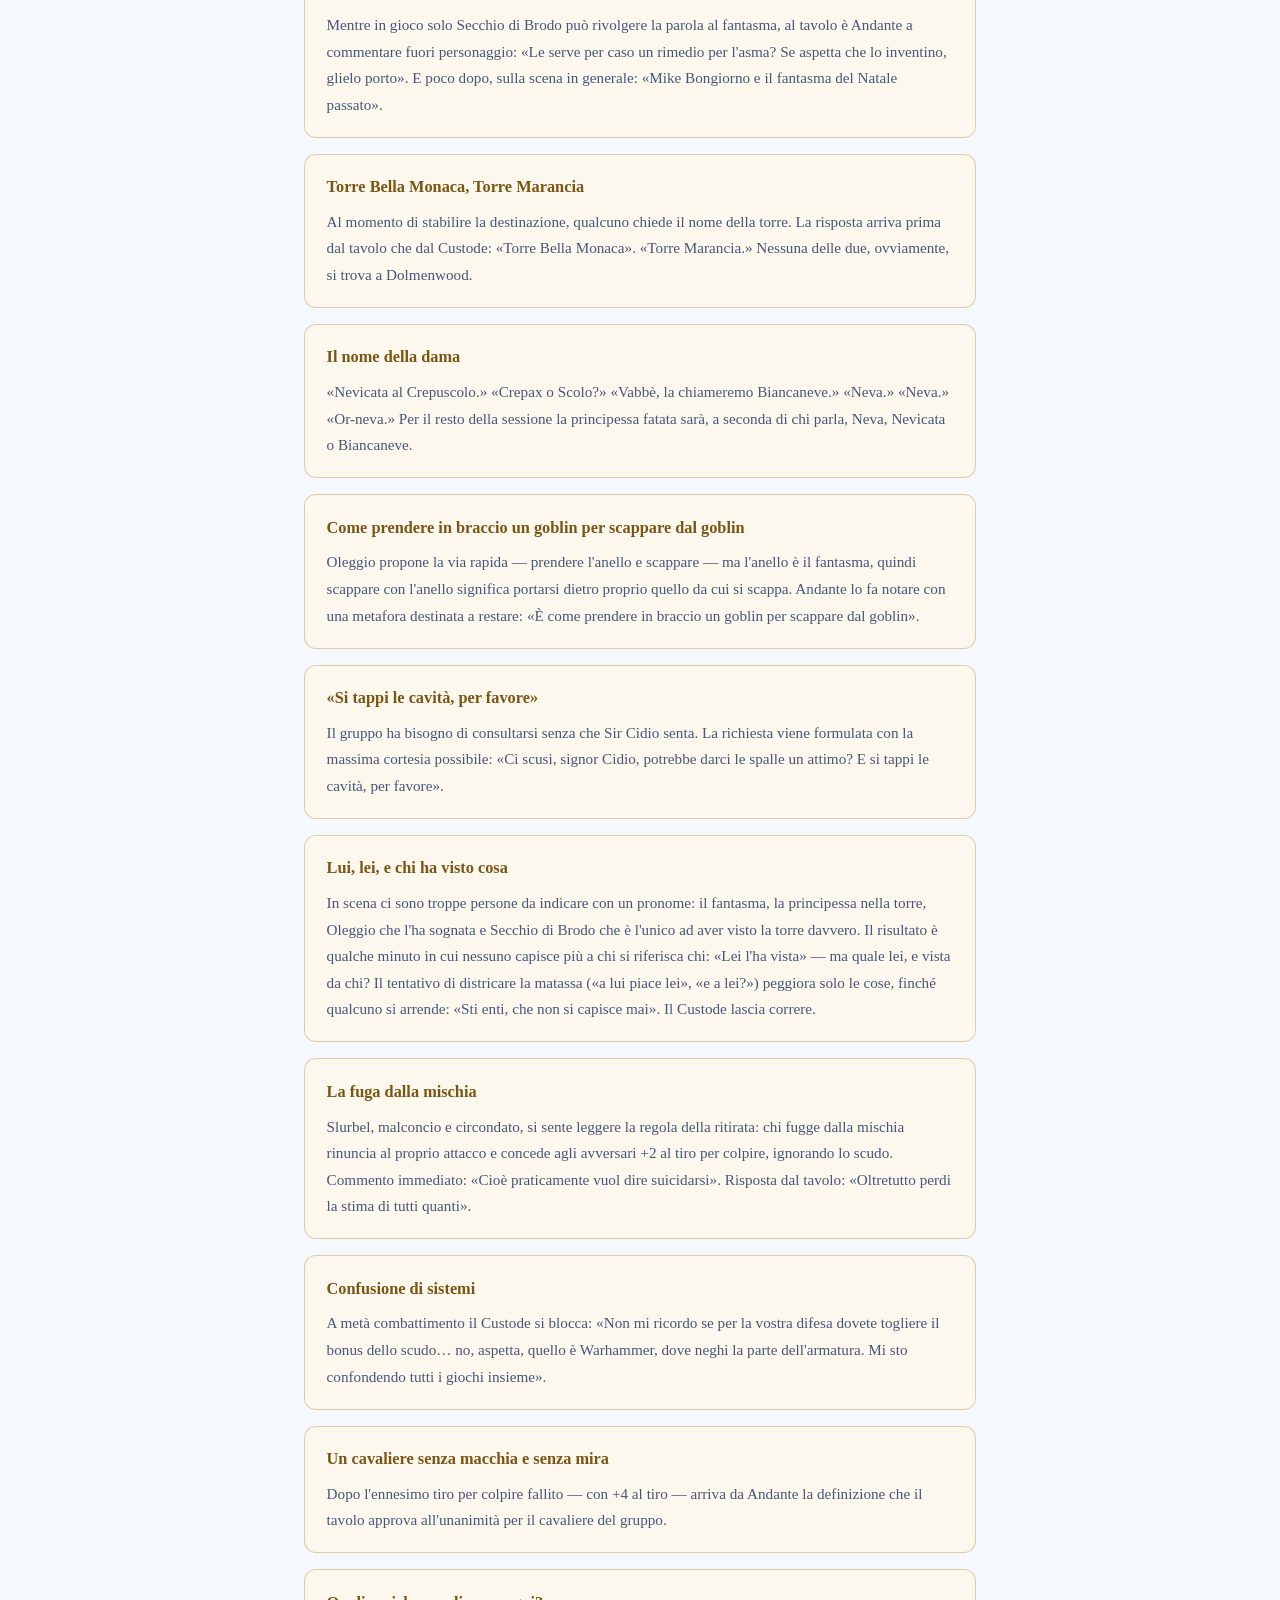
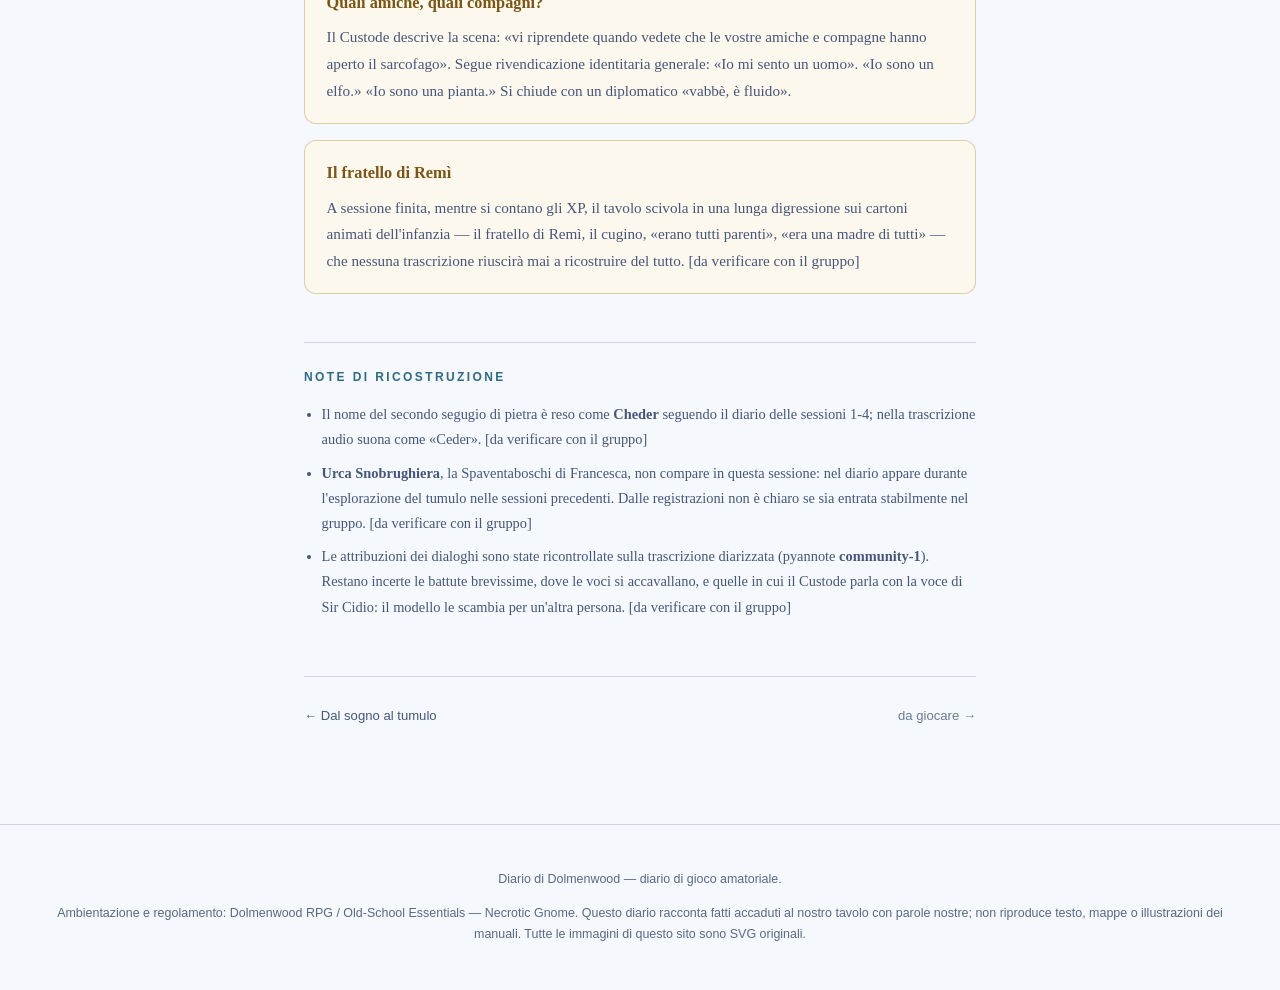
==== commit 89fc4839: "«Umile cacciatore», non «umile viaggiatore» Whisper aveva trascritto «gaggiatore» e avevo scelto la " ====
--- a/sito/sessioni/sessione-05.html
+++ b/sito/sessioni/sessione-05.html
@@ -94,7 +94,7 @@
 <p>Il Custode chiarisce la regola: fuori da tre metri dall'anello, Sir Cidio svanisce. Non è trascinato fisicamente; semplicemente, gli conviene restare vicino.</p>
 <div class="scena">
 <p class="battuta"><span class="chi">Andante Tagliaserpi</span><span class="cosa">Ser Cidio, è un piacere incontrarla. Lei è un cavaliere degno di nota.</span></p>
-<p class="battuta"><span class="chi">Andante Tagliaserpi <span class="nota">(schermendosi)</span></span><span class="cosa">Io no, sia chiaro: non mi alzerei mai a tanto. Sono un umile viaggiatore.</span></p>
+<p class="battuta"><span class="chi">Andante Tagliaserpi</span><span class="cosa">Io no, sia chiaro: non mi alzerei mai a tanto. Sono un umile cacciatore.</span></p>
 <p class="battuta"><span class="chi">Sir Cidio</span><span class="cosa">Ma il vostro mestiere è nobile.</span></p>
 <p class="battuta"><span class="chi">Sir Cidio</span><span class="cosa">Ti prego, aiutami a ricongiungermi con lei.</span></p>
 <p class="battuta"><span class="chi">Andante Tagliaserpi</span><span class="cosa">Che le è successo, messere?</span></p>
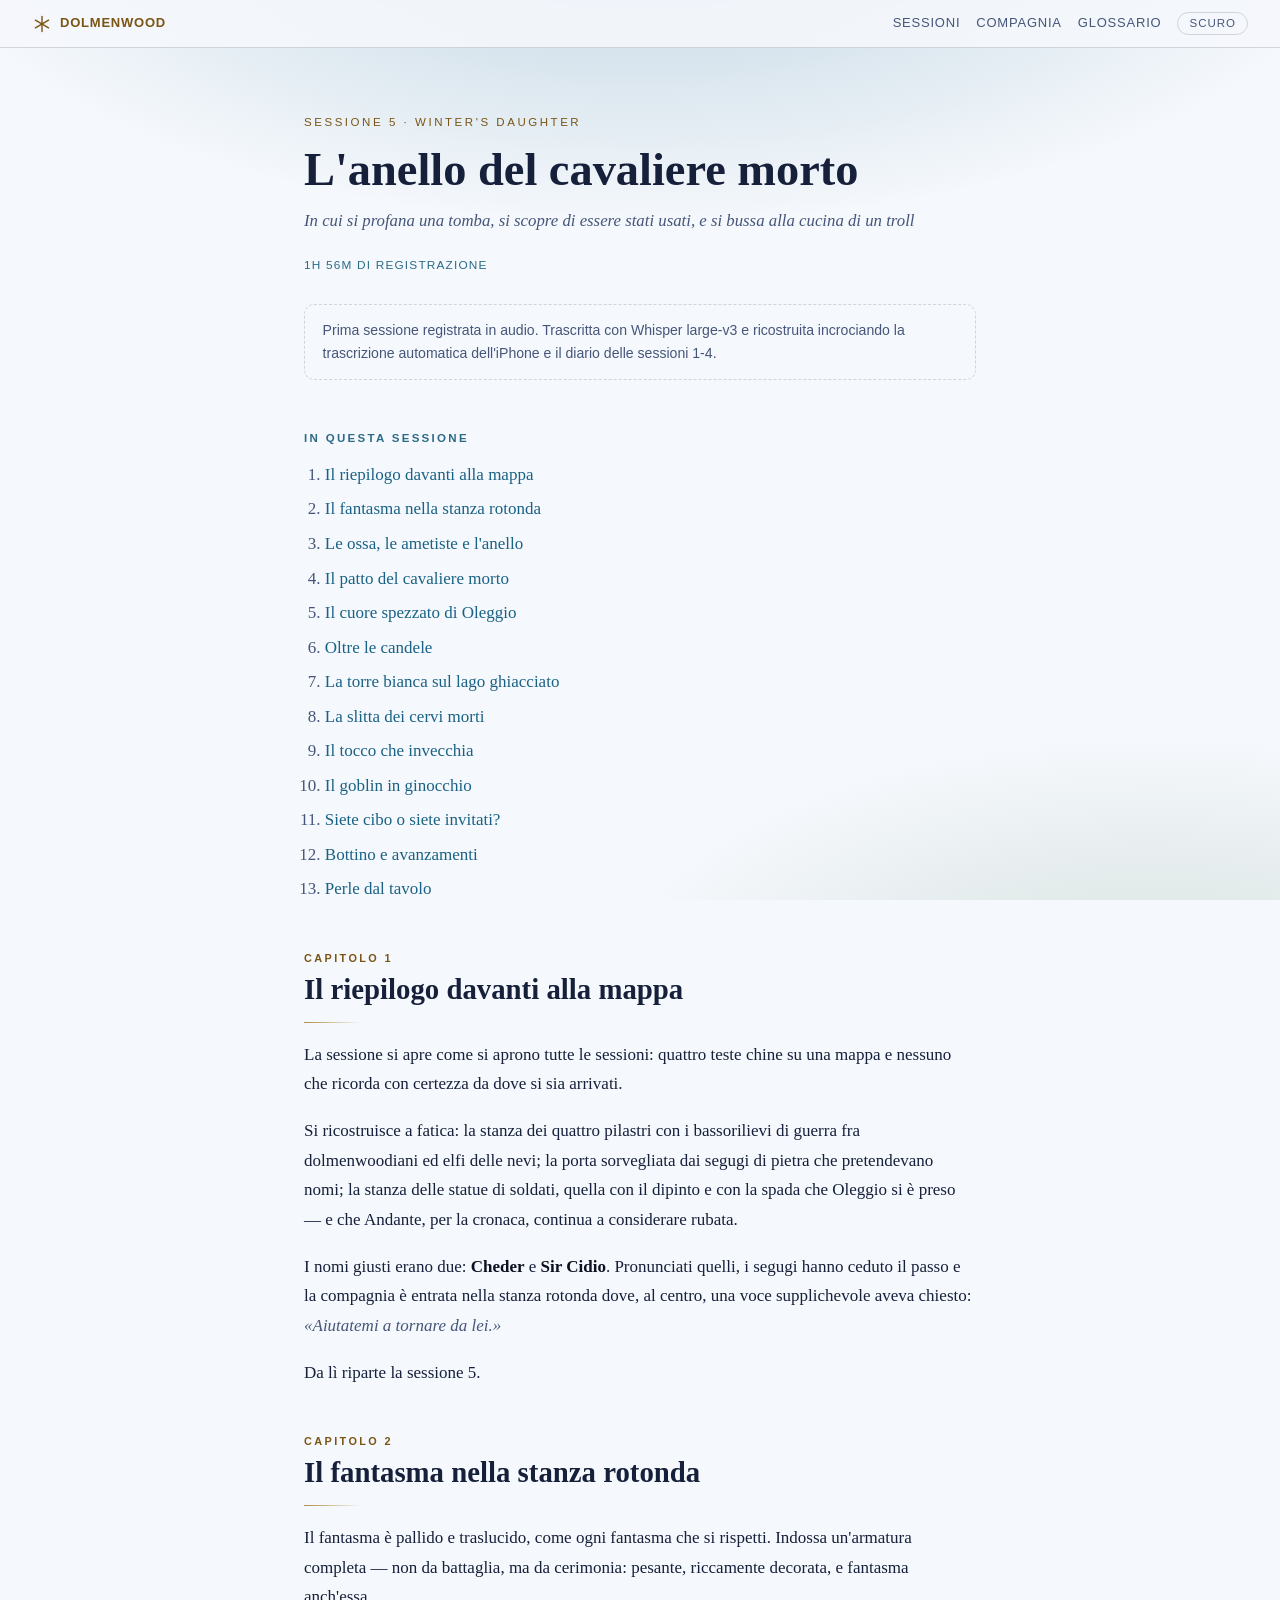
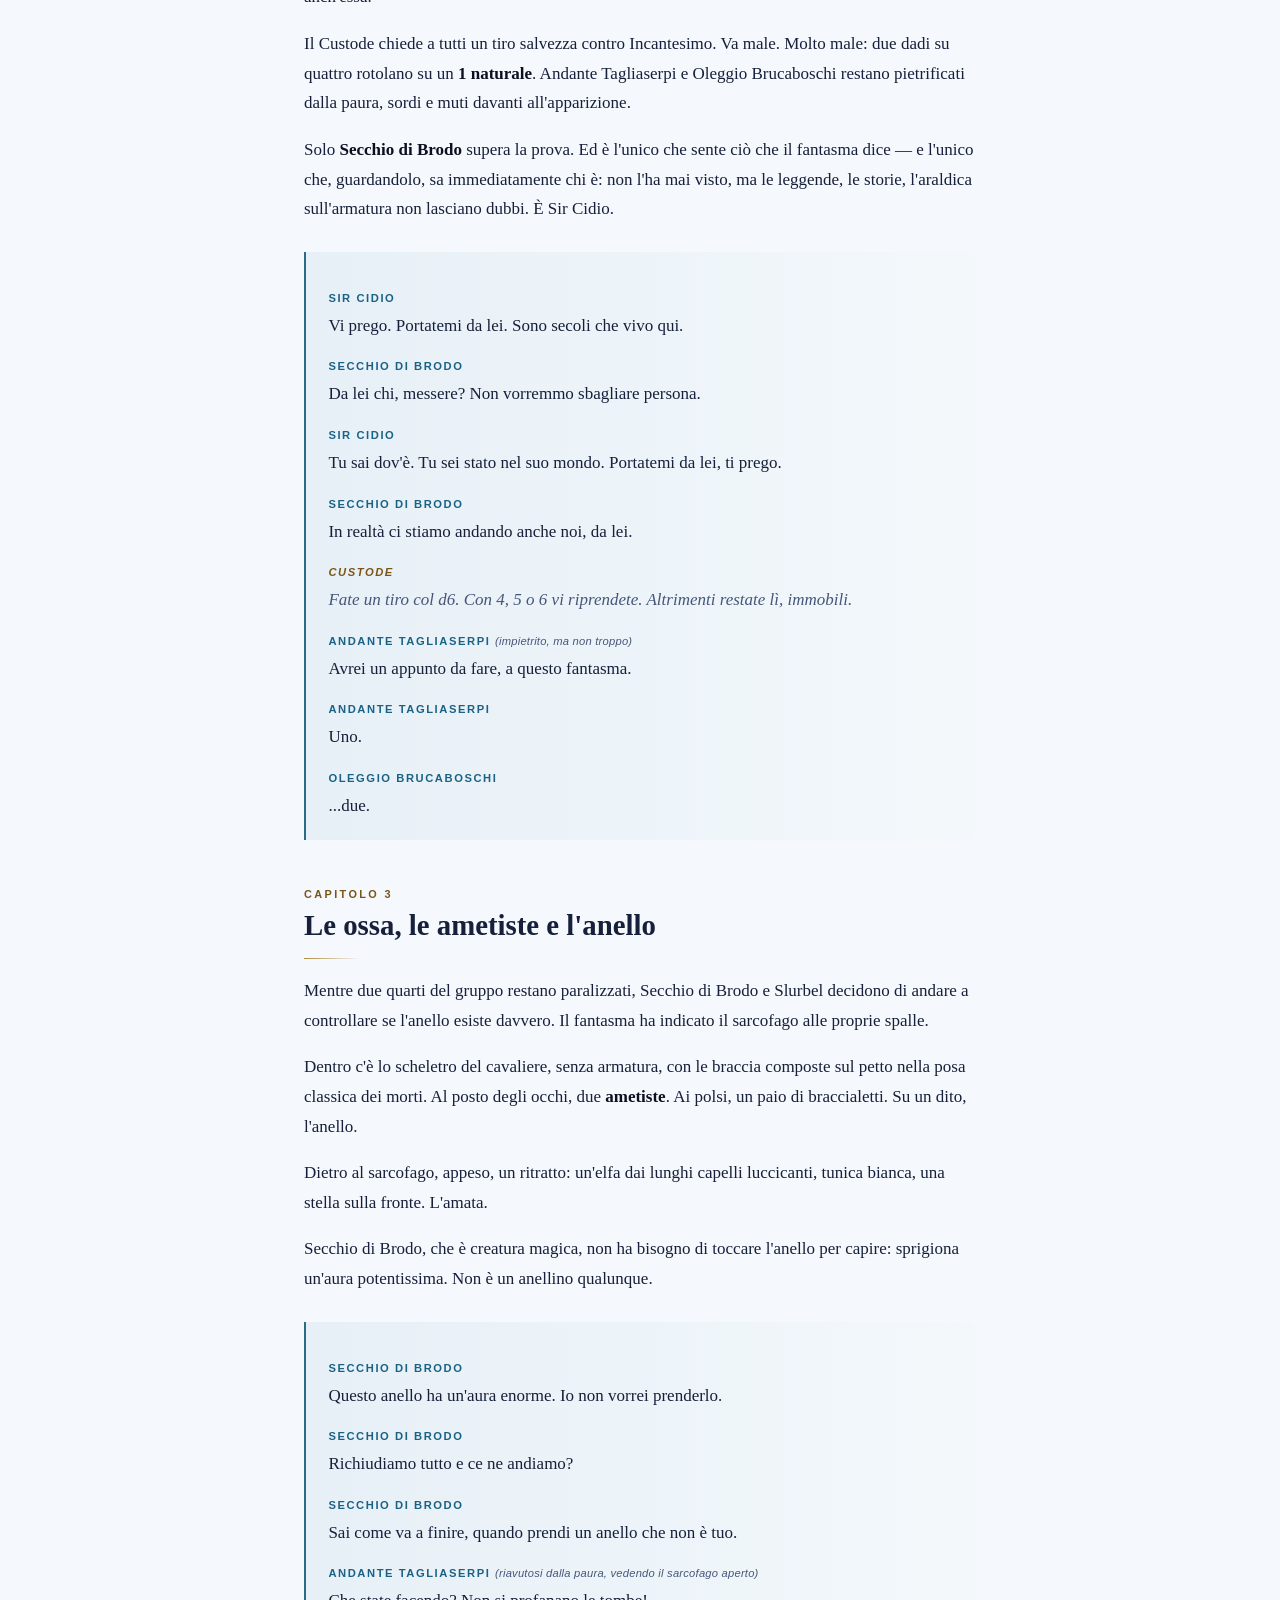
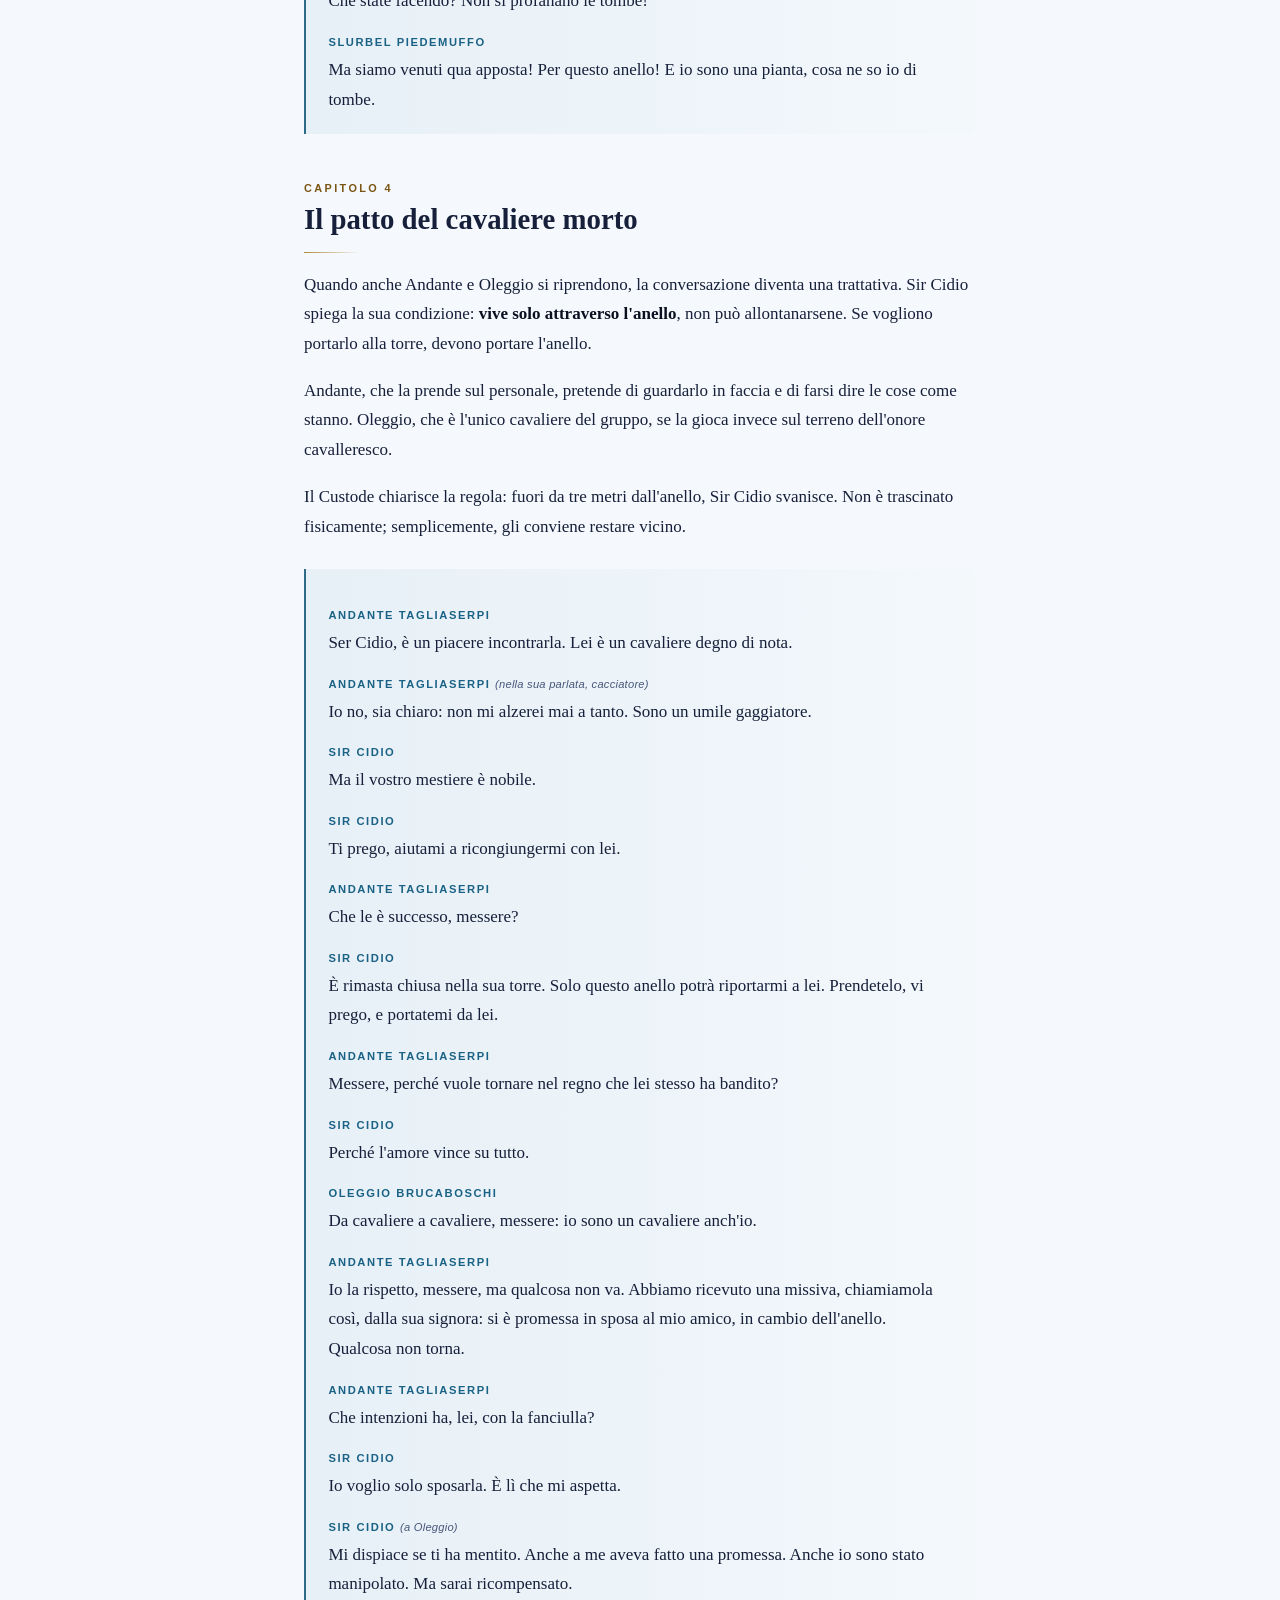
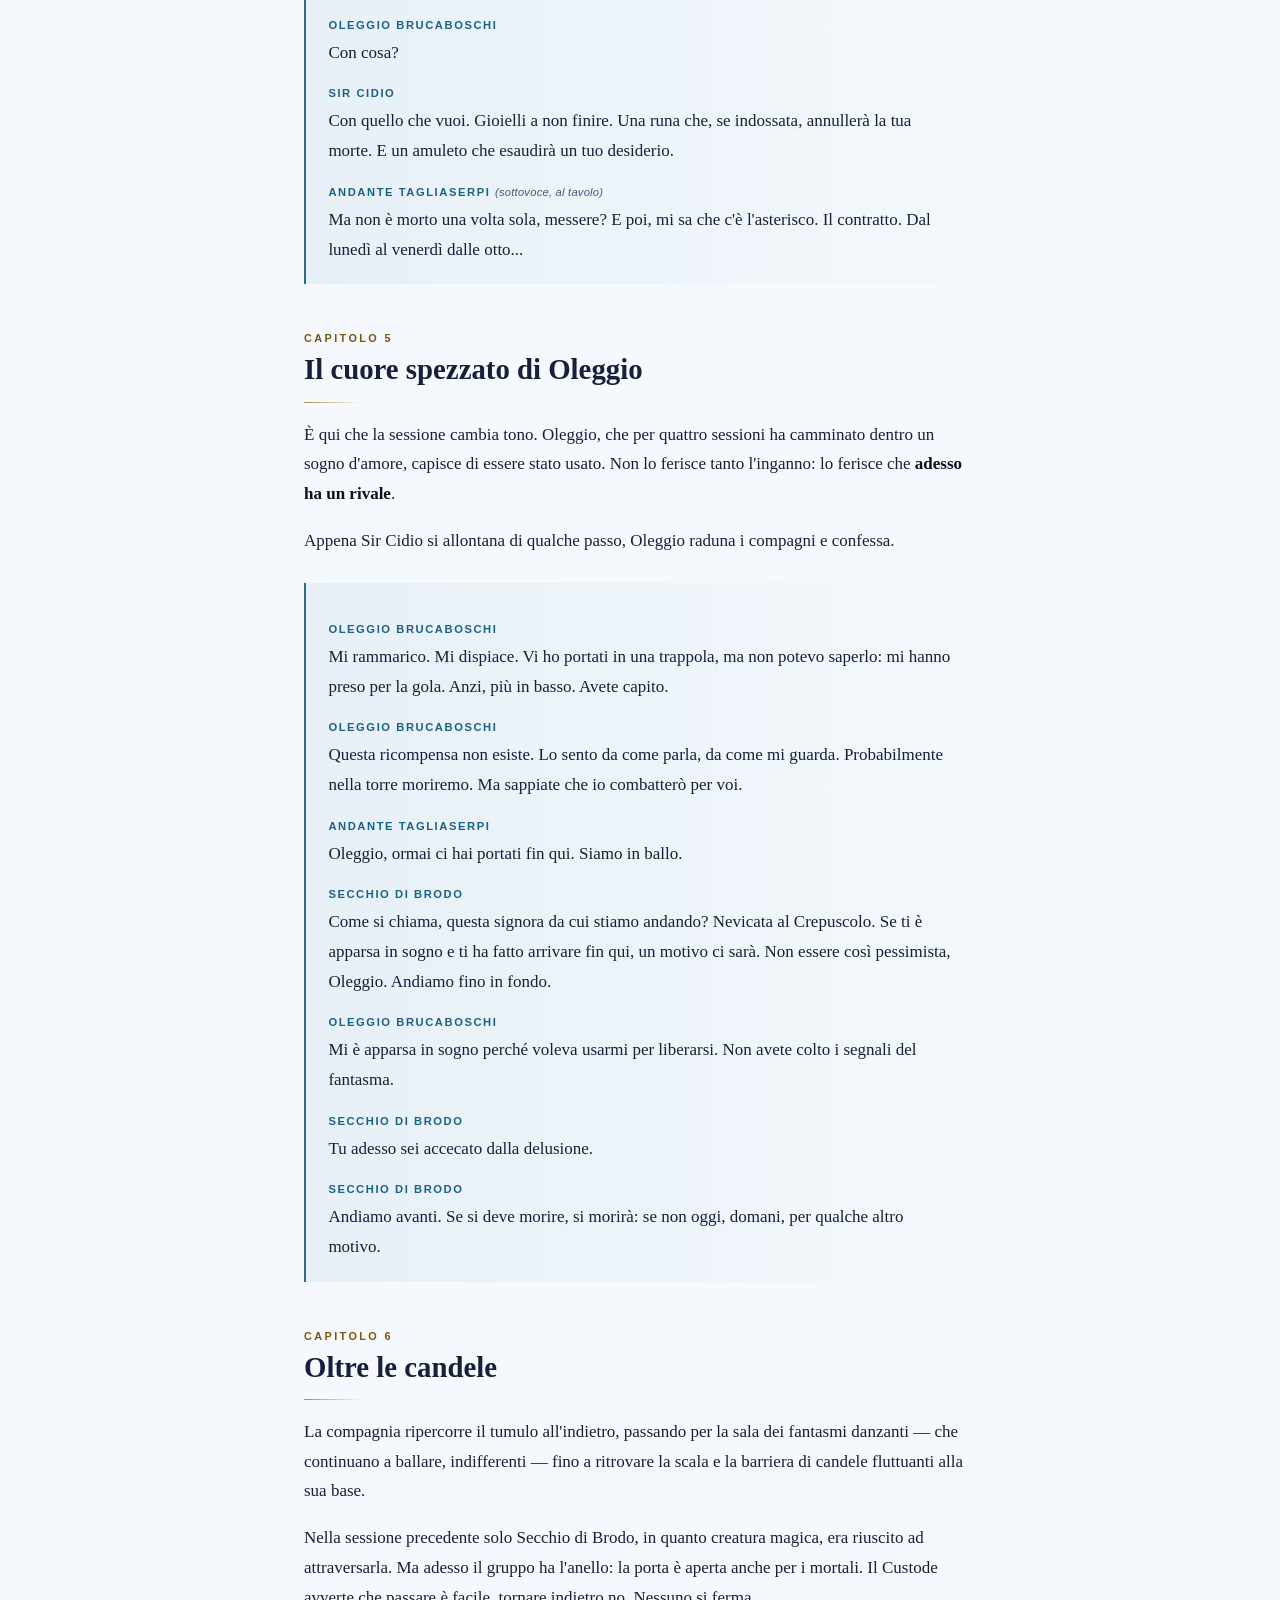
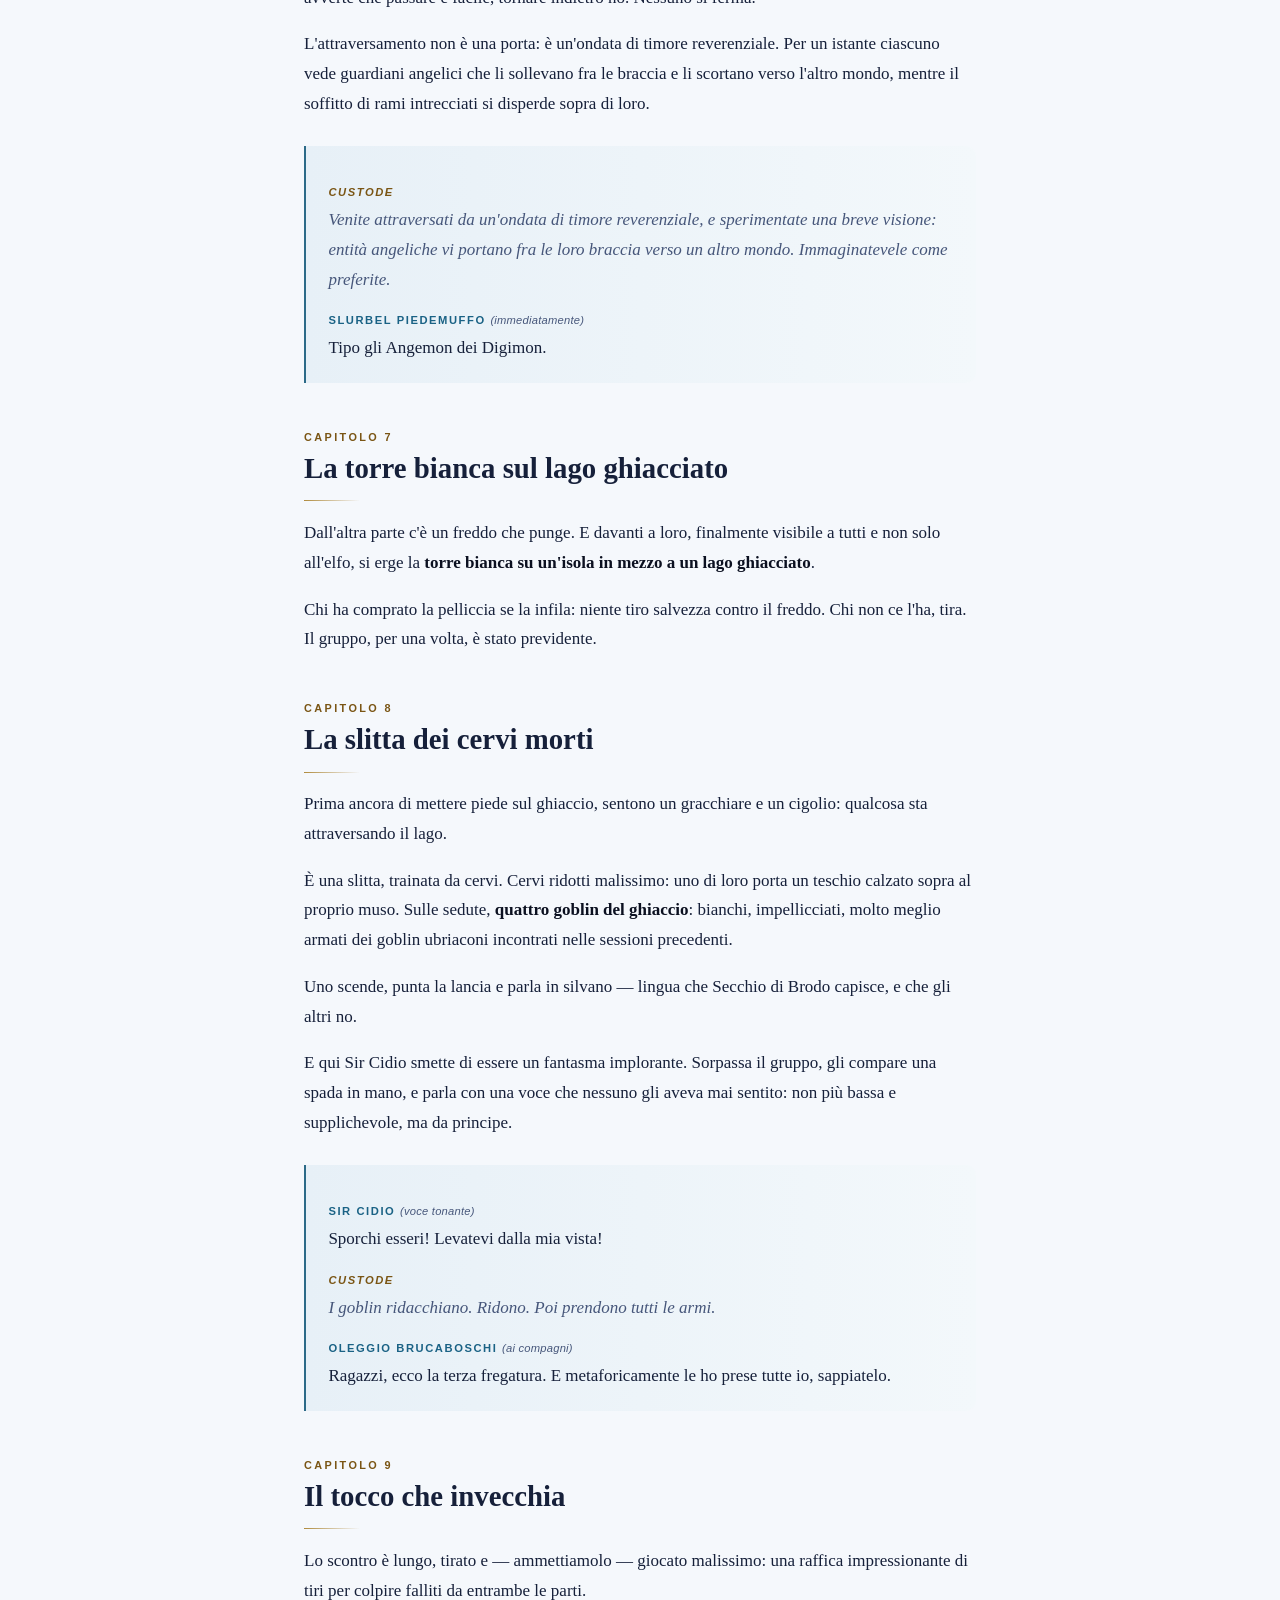
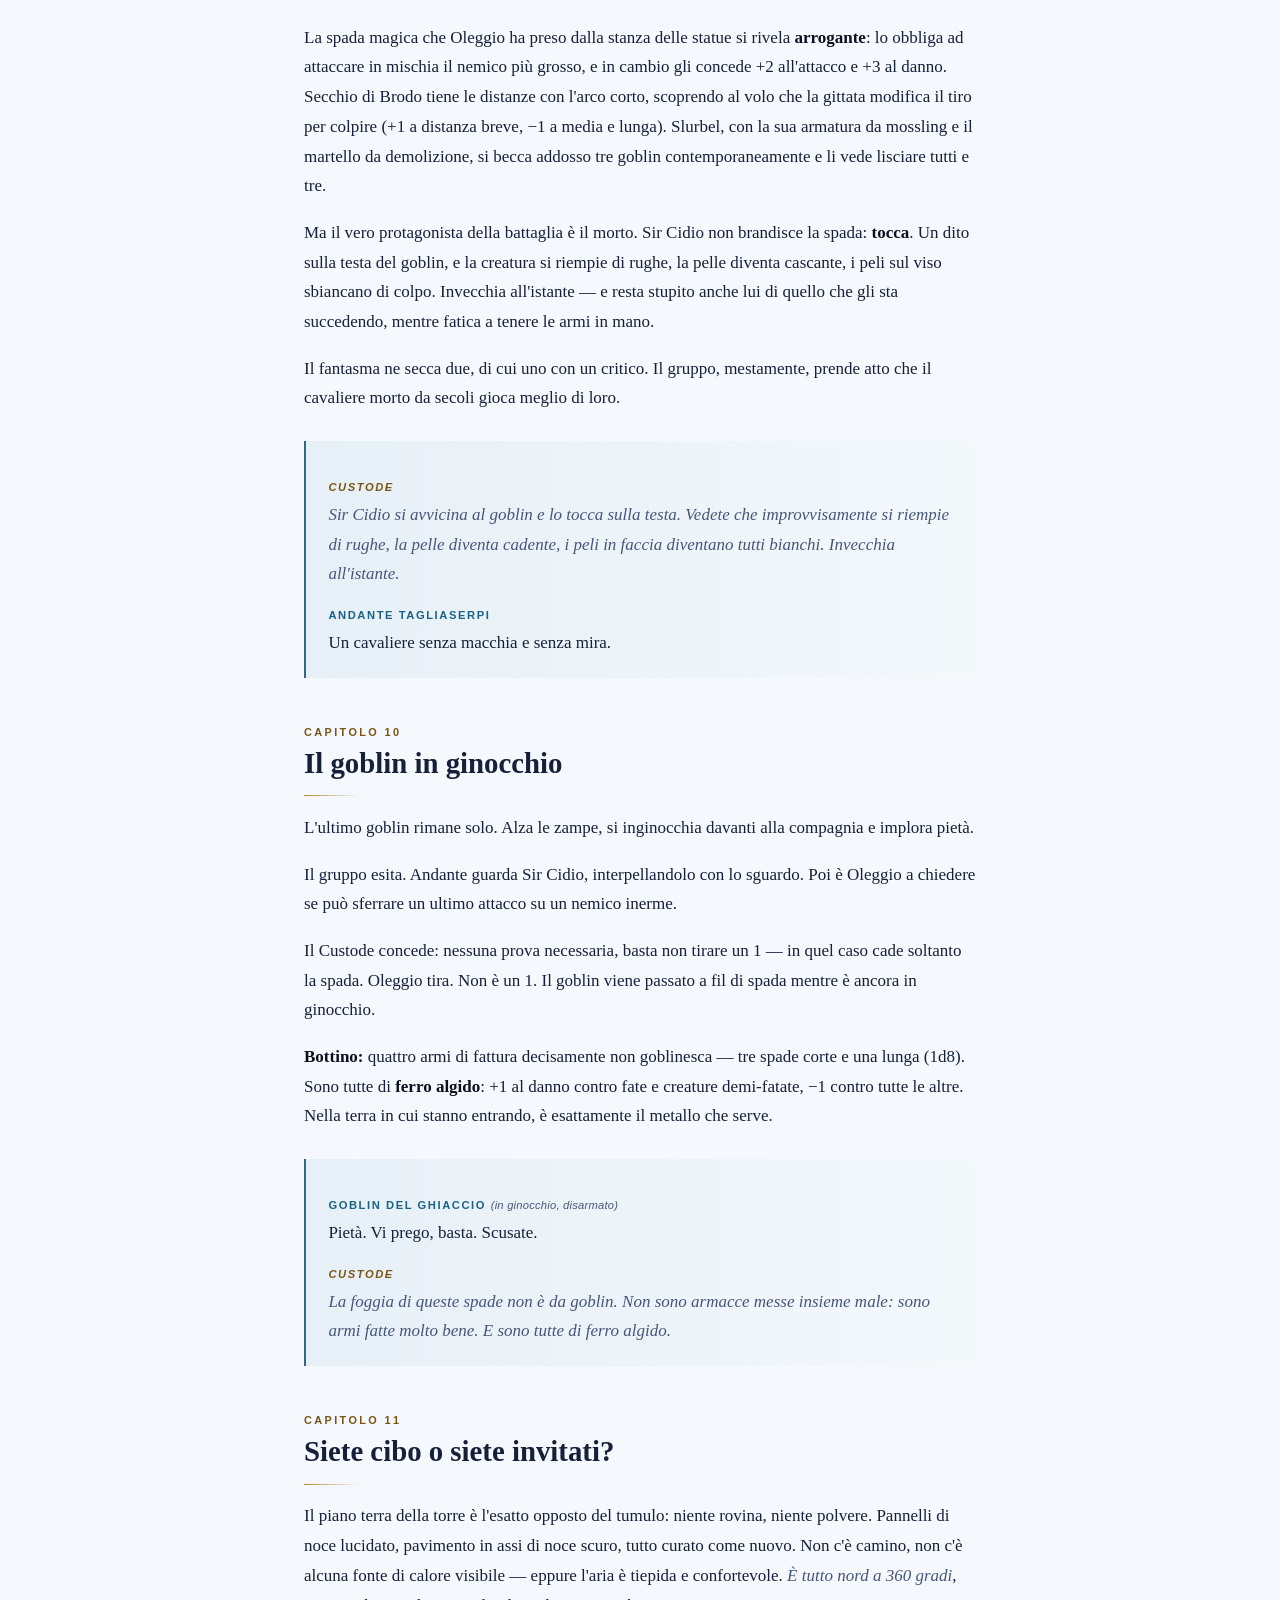
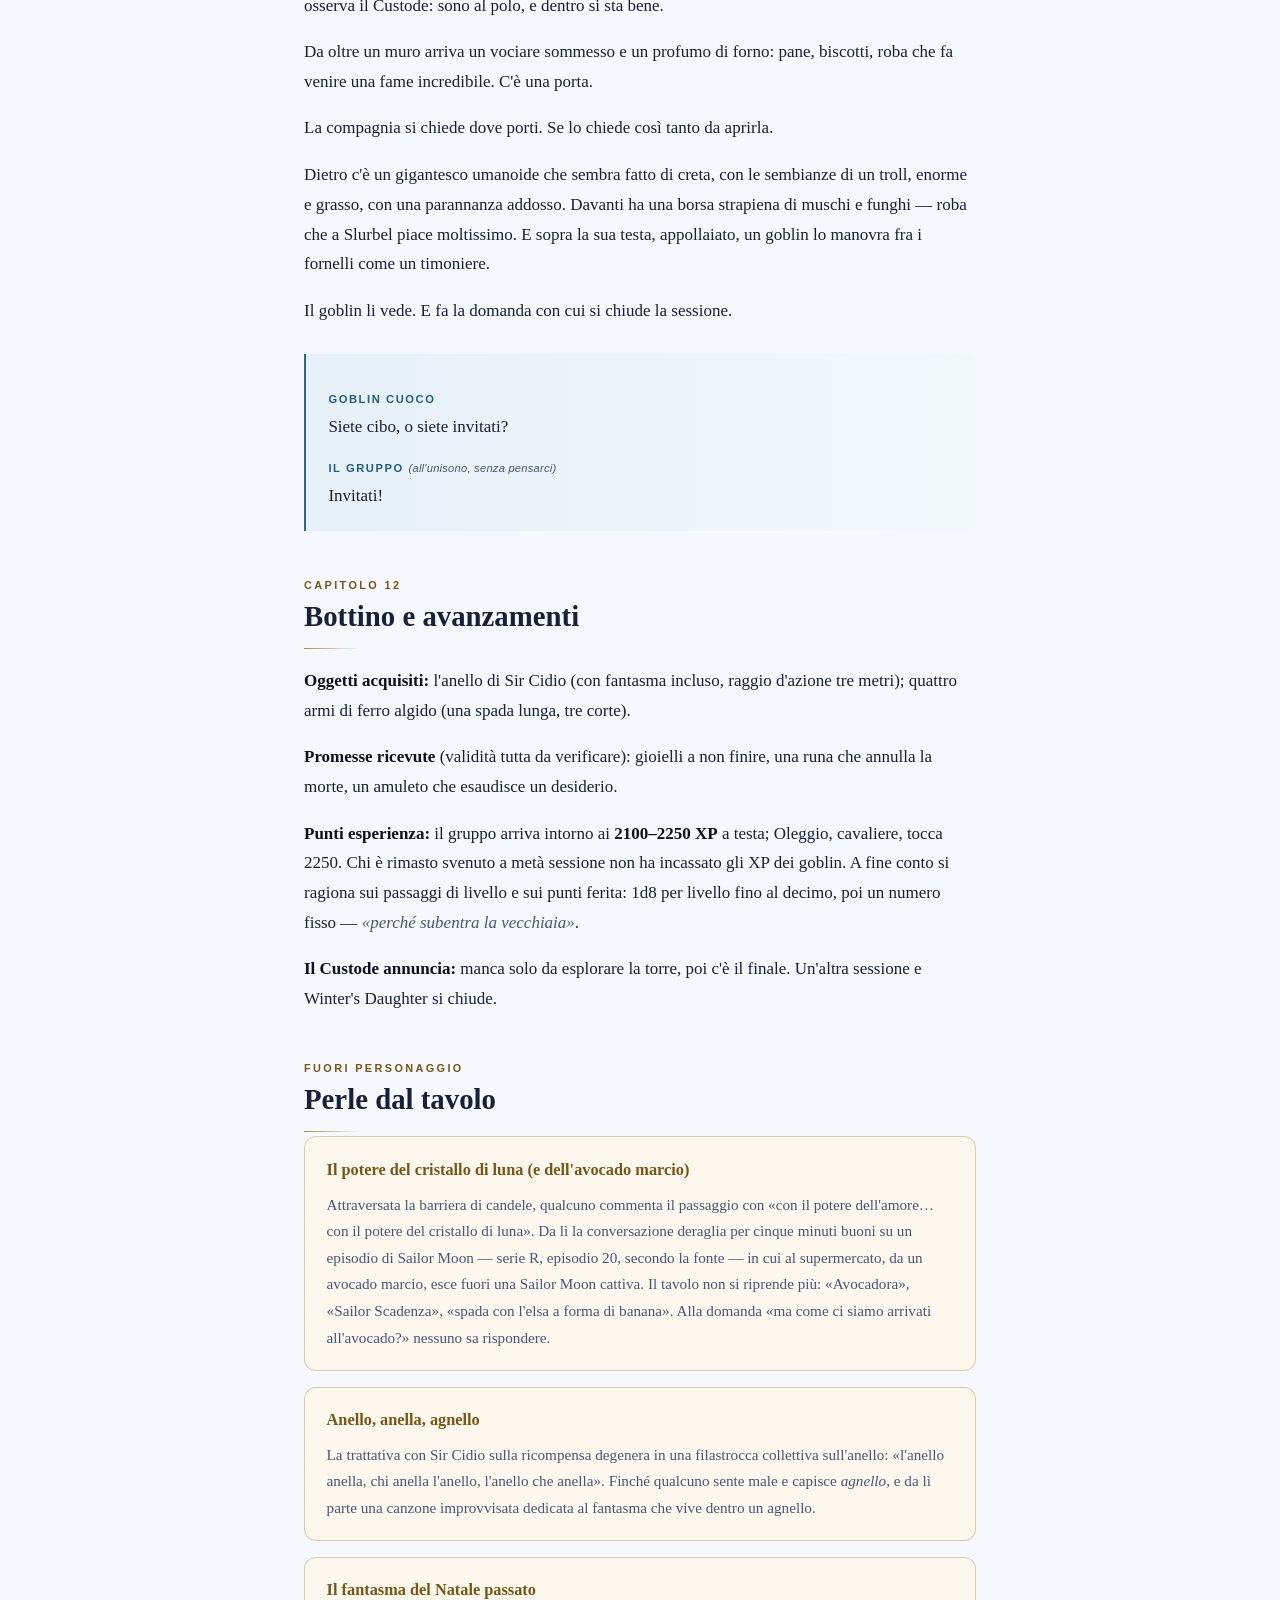
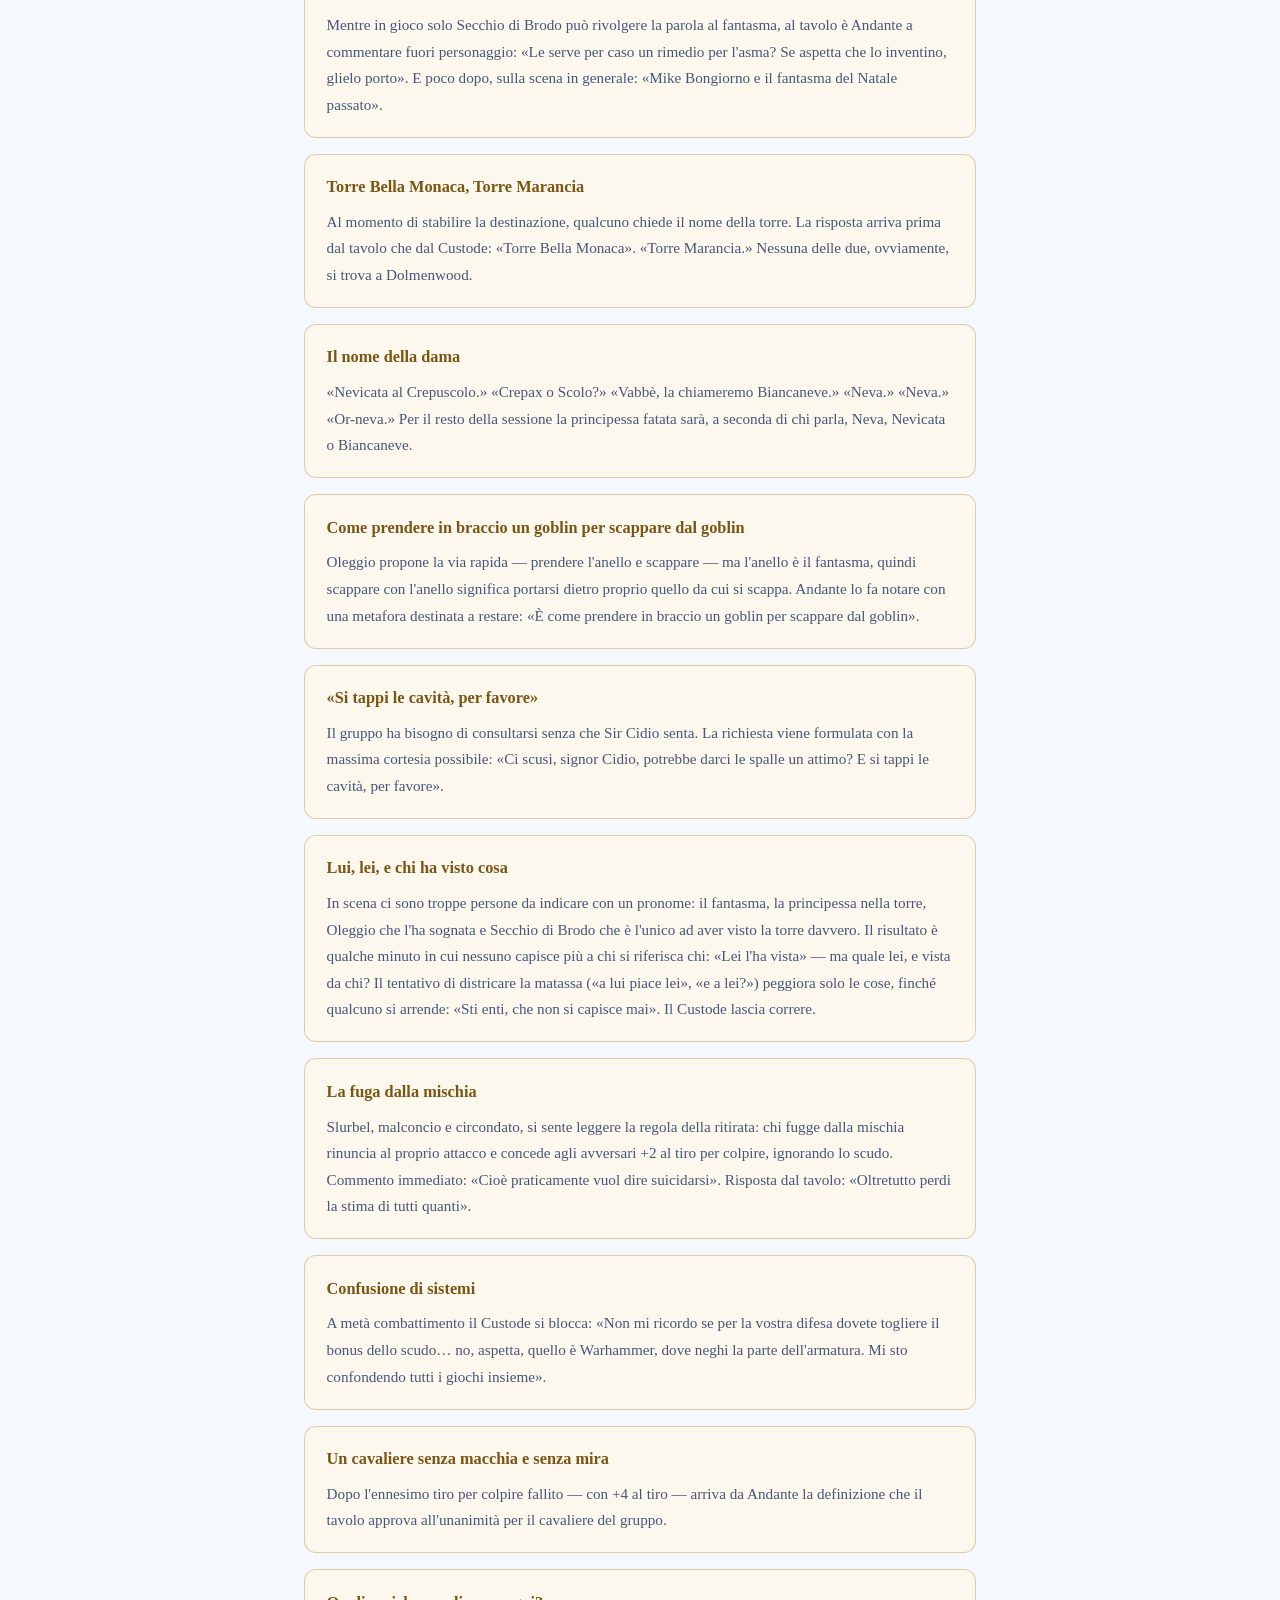
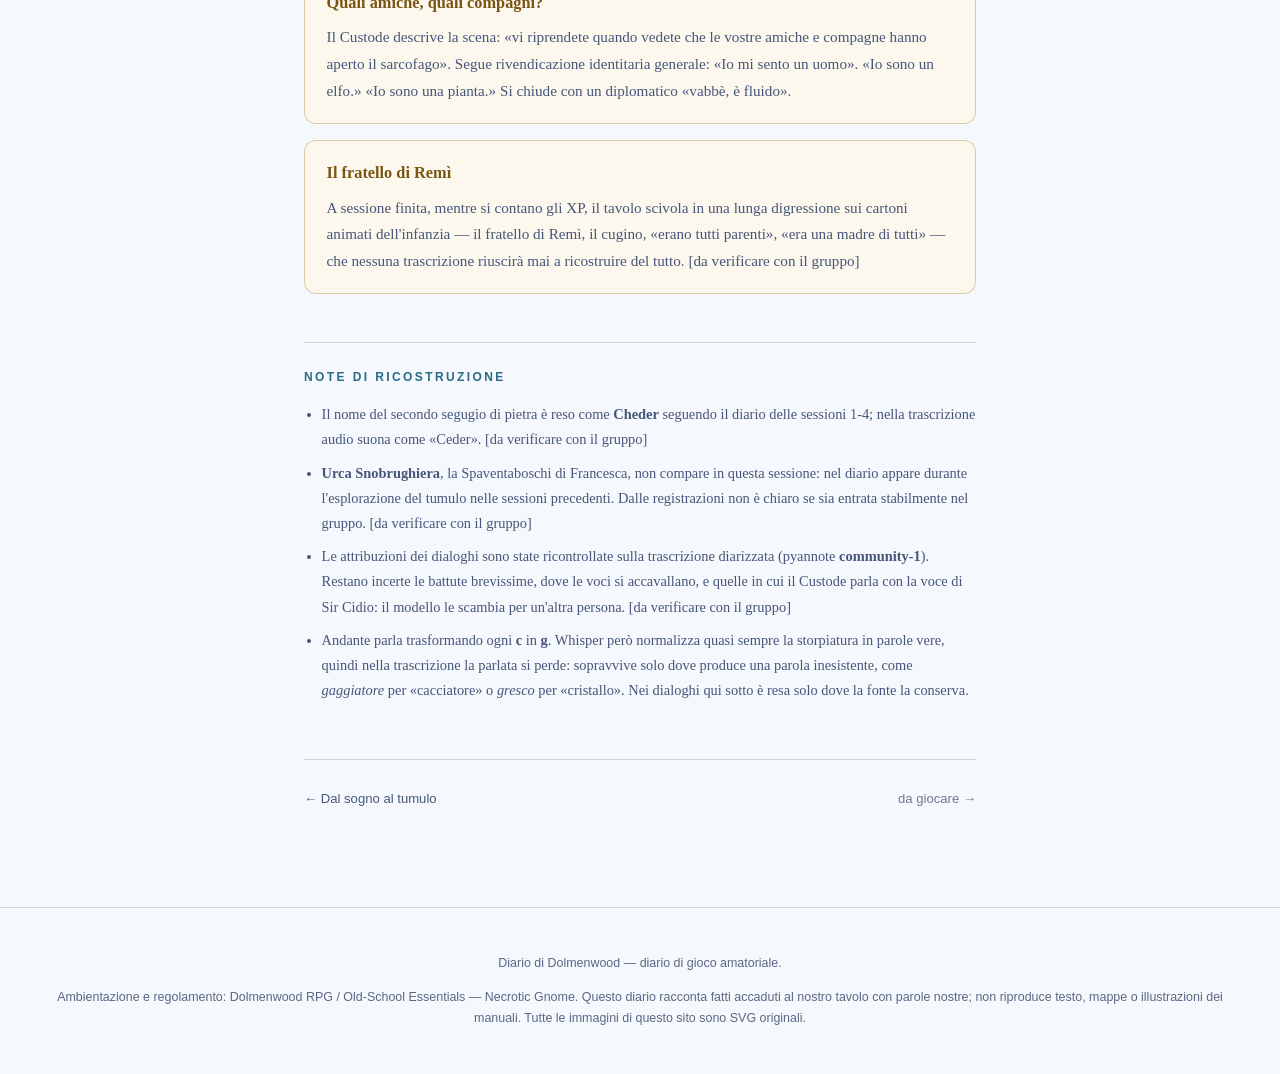
==== commit 3c30e634: "Registra la parlata di Andante (ogni c diventa g) Spiega «gaggiatore» per «cacciatore» e «gresco» pe" ====
--- a/sito/sessioni/sessione-05.html
+++ b/sito/sessioni/sessione-05.html
@@ -94,7 +94,7 @@
 <p>Il Custode chiarisce la regola: fuori da tre metri dall'anello, Sir Cidio svanisce. Non è trascinato fisicamente; semplicemente, gli conviene restare vicino.</p>
 <div class="scena">
 <p class="battuta"><span class="chi">Andante Tagliaserpi</span><span class="cosa">Ser Cidio, è un piacere incontrarla. Lei è un cavaliere degno di nota.</span></p>
-<p class="battuta"><span class="chi">Andante Tagliaserpi</span><span class="cosa">Io no, sia chiaro: non mi alzerei mai a tanto. Sono un umile cacciatore.</span></p>
+<p class="battuta"><span class="chi">Andante Tagliaserpi <span class="nota">(nella sua parlata, cacciatore)</span></span><span class="cosa">Io no, sia chiaro: non mi alzerei mai a tanto. Sono un umile gaggiatore.</span></p>
 <p class="battuta"><span class="chi">Sir Cidio</span><span class="cosa">Ma il vostro mestiere è nobile.</span></p>
 <p class="battuta"><span class="chi">Sir Cidio</span><span class="cosa">Ti prego, aiutami a ricongiungermi con lei.</span></p>
 <p class="battuta"><span class="chi">Andante Tagliaserpi</span><span class="cosa">Che le è successo, messere?</span></p>
@@ -217,6 +217,7 @@
 <li>Il nome del secondo segugio di pietra è reso come <strong>Cheder</strong> seguendo il diario delle sessioni 1-4; nella trascrizione audio suona come «Ceder». [da verificare con il gruppo]</li>
 <li><strong>Urca Snobrughiera</strong>, la Spaventaboschi di Francesca, non compare in questa sessione: nel diario appare durante l'esplorazione del tumulo nelle sessioni precedenti. Dalle registrazioni non è chiaro se sia entrata stabilmente nel gruppo. [da verificare con il gruppo]</li>
 <li>Le attribuzioni dei dialoghi sono state ricontrollate sulla trascrizione diarizzata (pyannote <strong>community-1</strong>). Restano incerte le battute brevissime, dove le voci si accavallano, e quelle in cui il Custode parla con la voce di Sir Cidio: il modello le scambia per un'altra persona. [da verificare con il gruppo]</li>
+<li>Andante parla trasformando ogni <strong>c</strong> in <strong>g</strong>. Whisper però normalizza quasi sempre la storpiatura in parole vere, quindi nella trascrizione la parlata si perde: sopravvive solo dove produce una parola inesistente, come <em>gaggiatore</em> per «cacciatore» o <em>gresco</em> per «cristallo». Nei dialoghi qui sotto è resa solo dove la fonte la conserva.</li>
 </ul></section>
 
   <nav class="nav-sessioni"><a href="sessioni-01-04.html">&larr; Dal sogno al tumulo</a><span class="vuoto">da giocare &rarr;</span></nav>
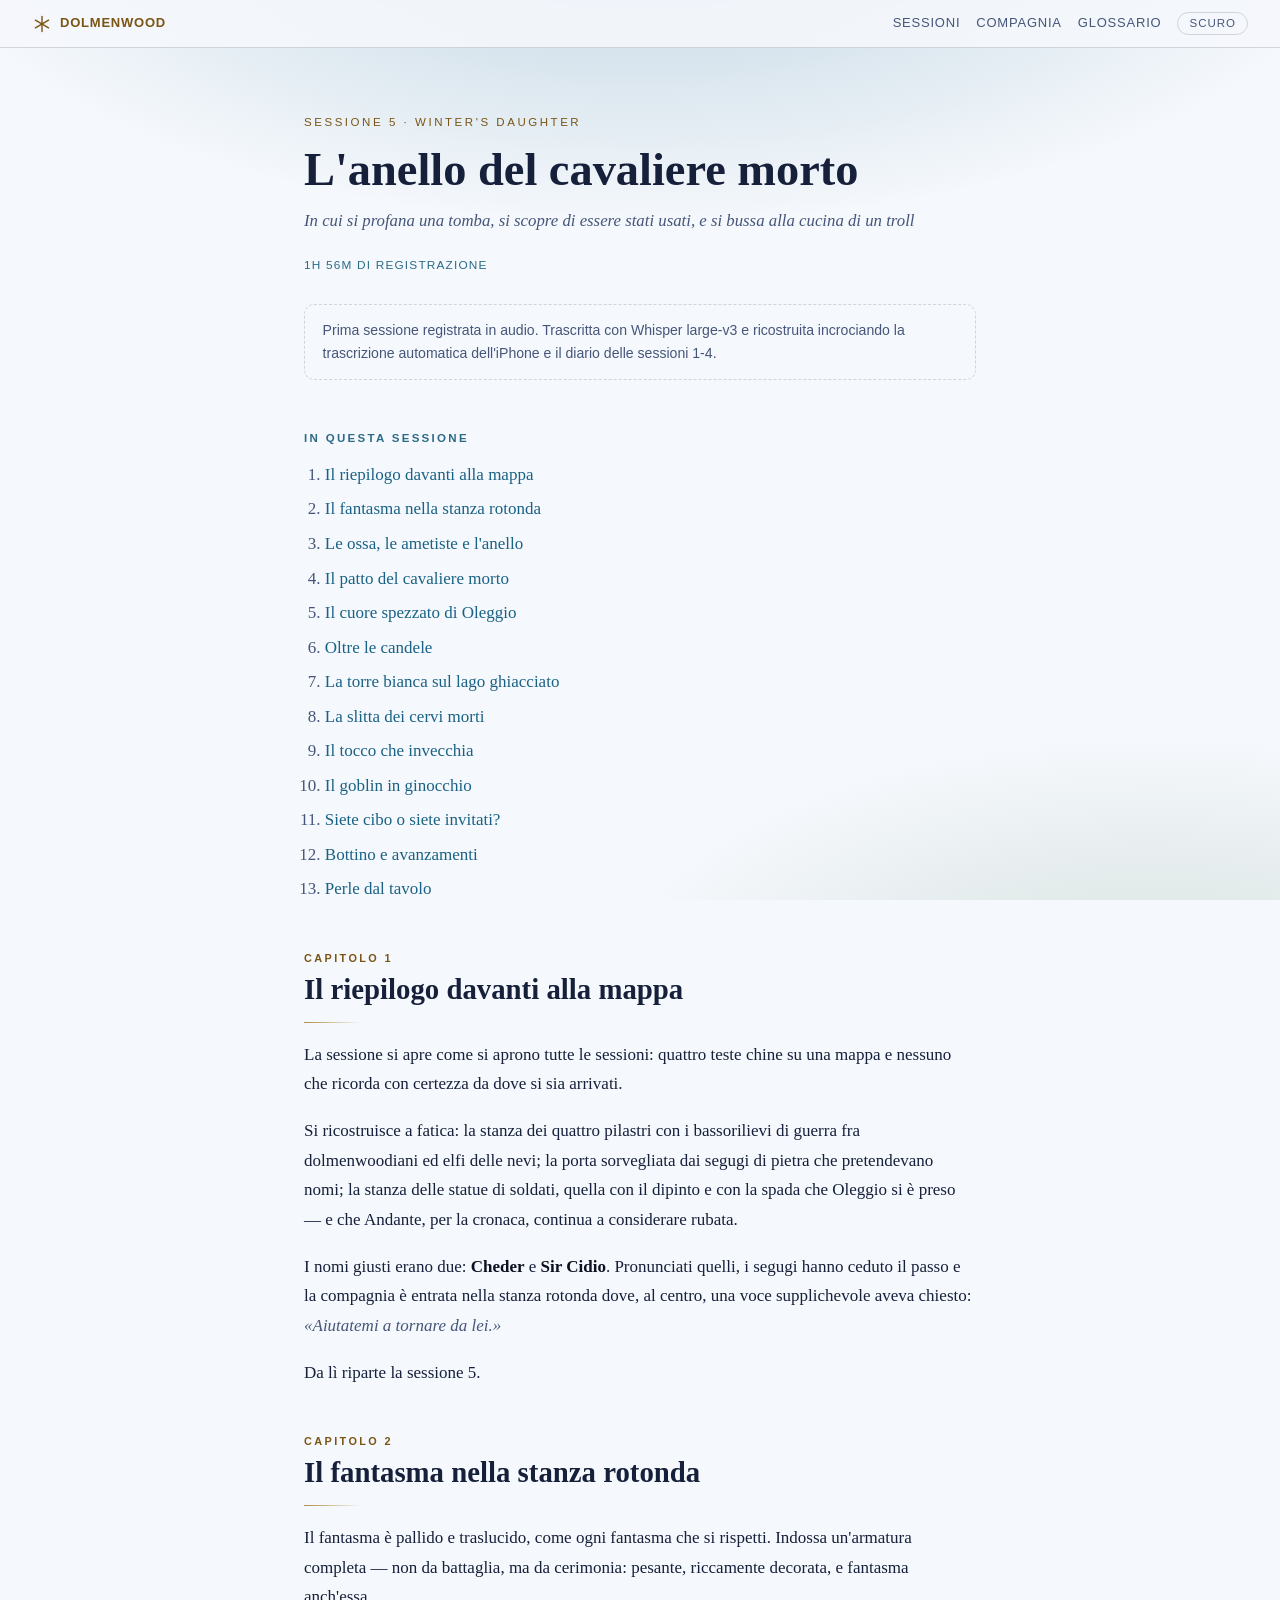
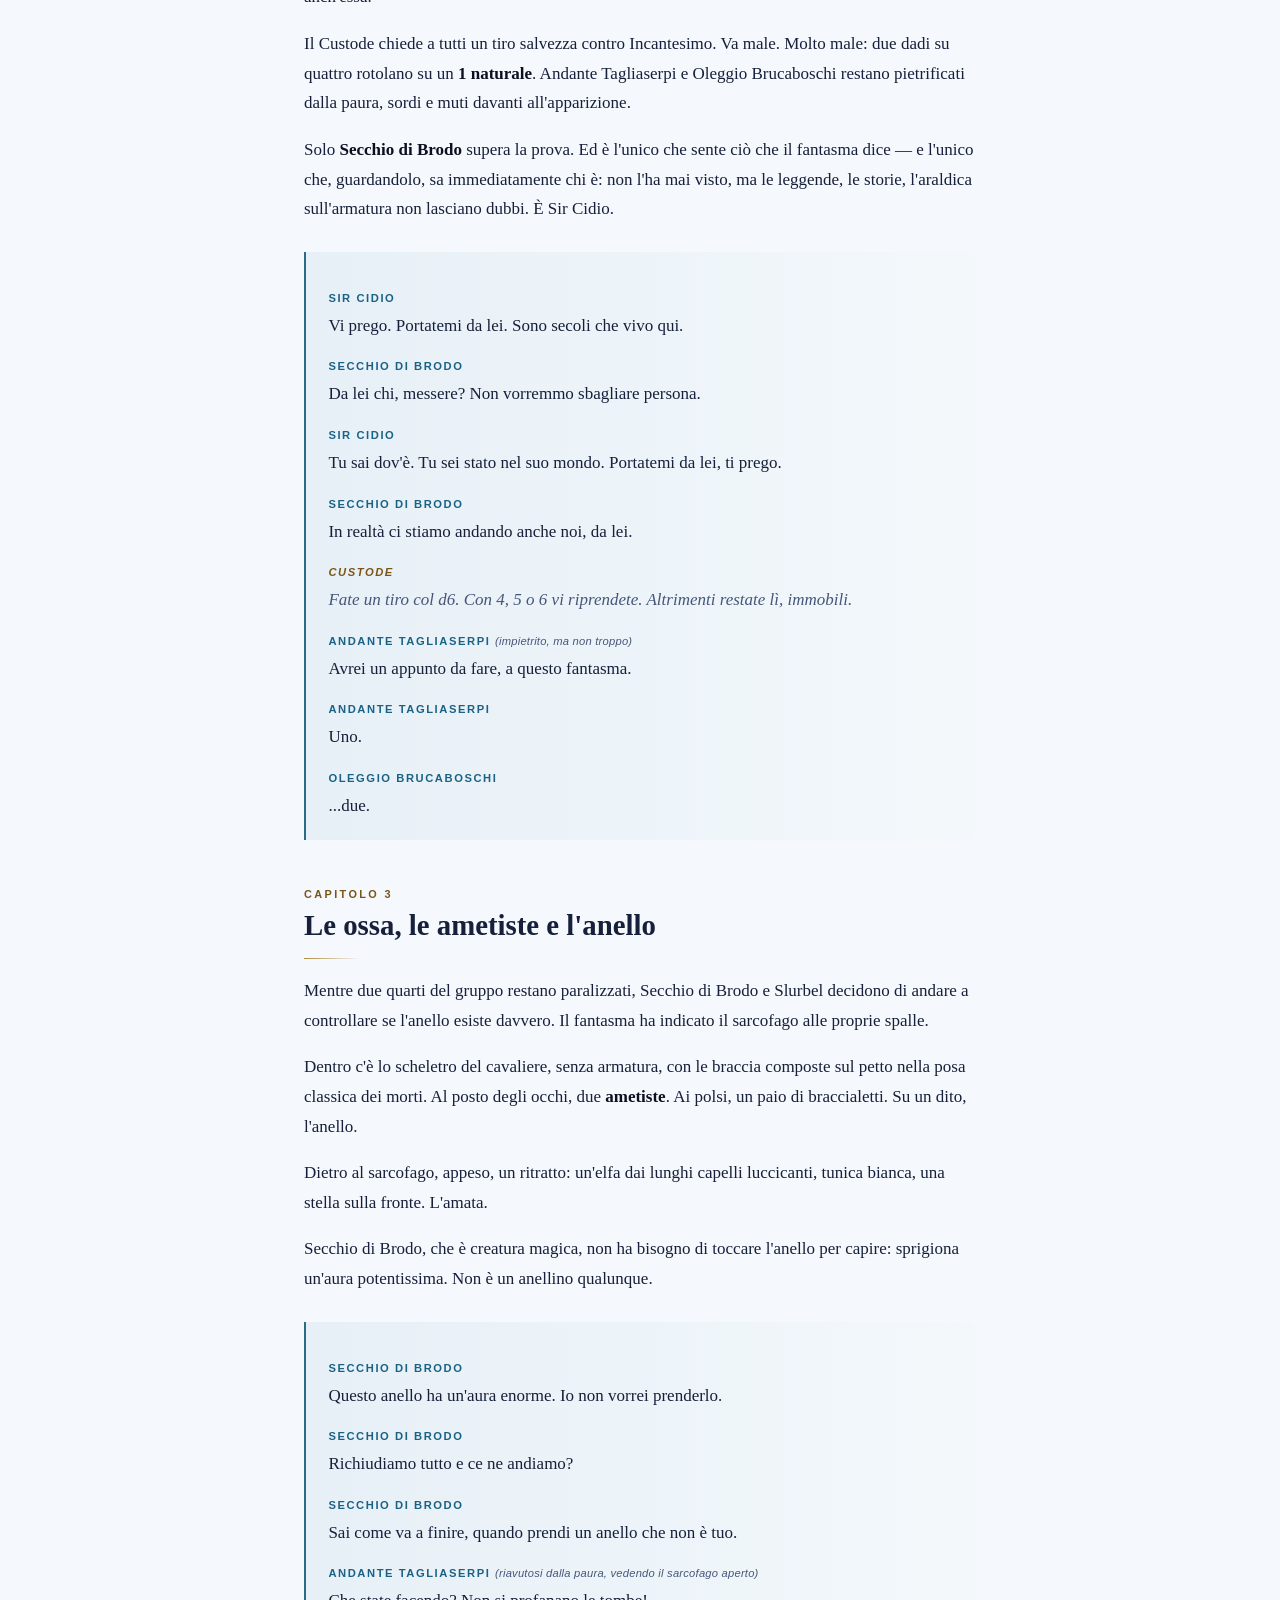
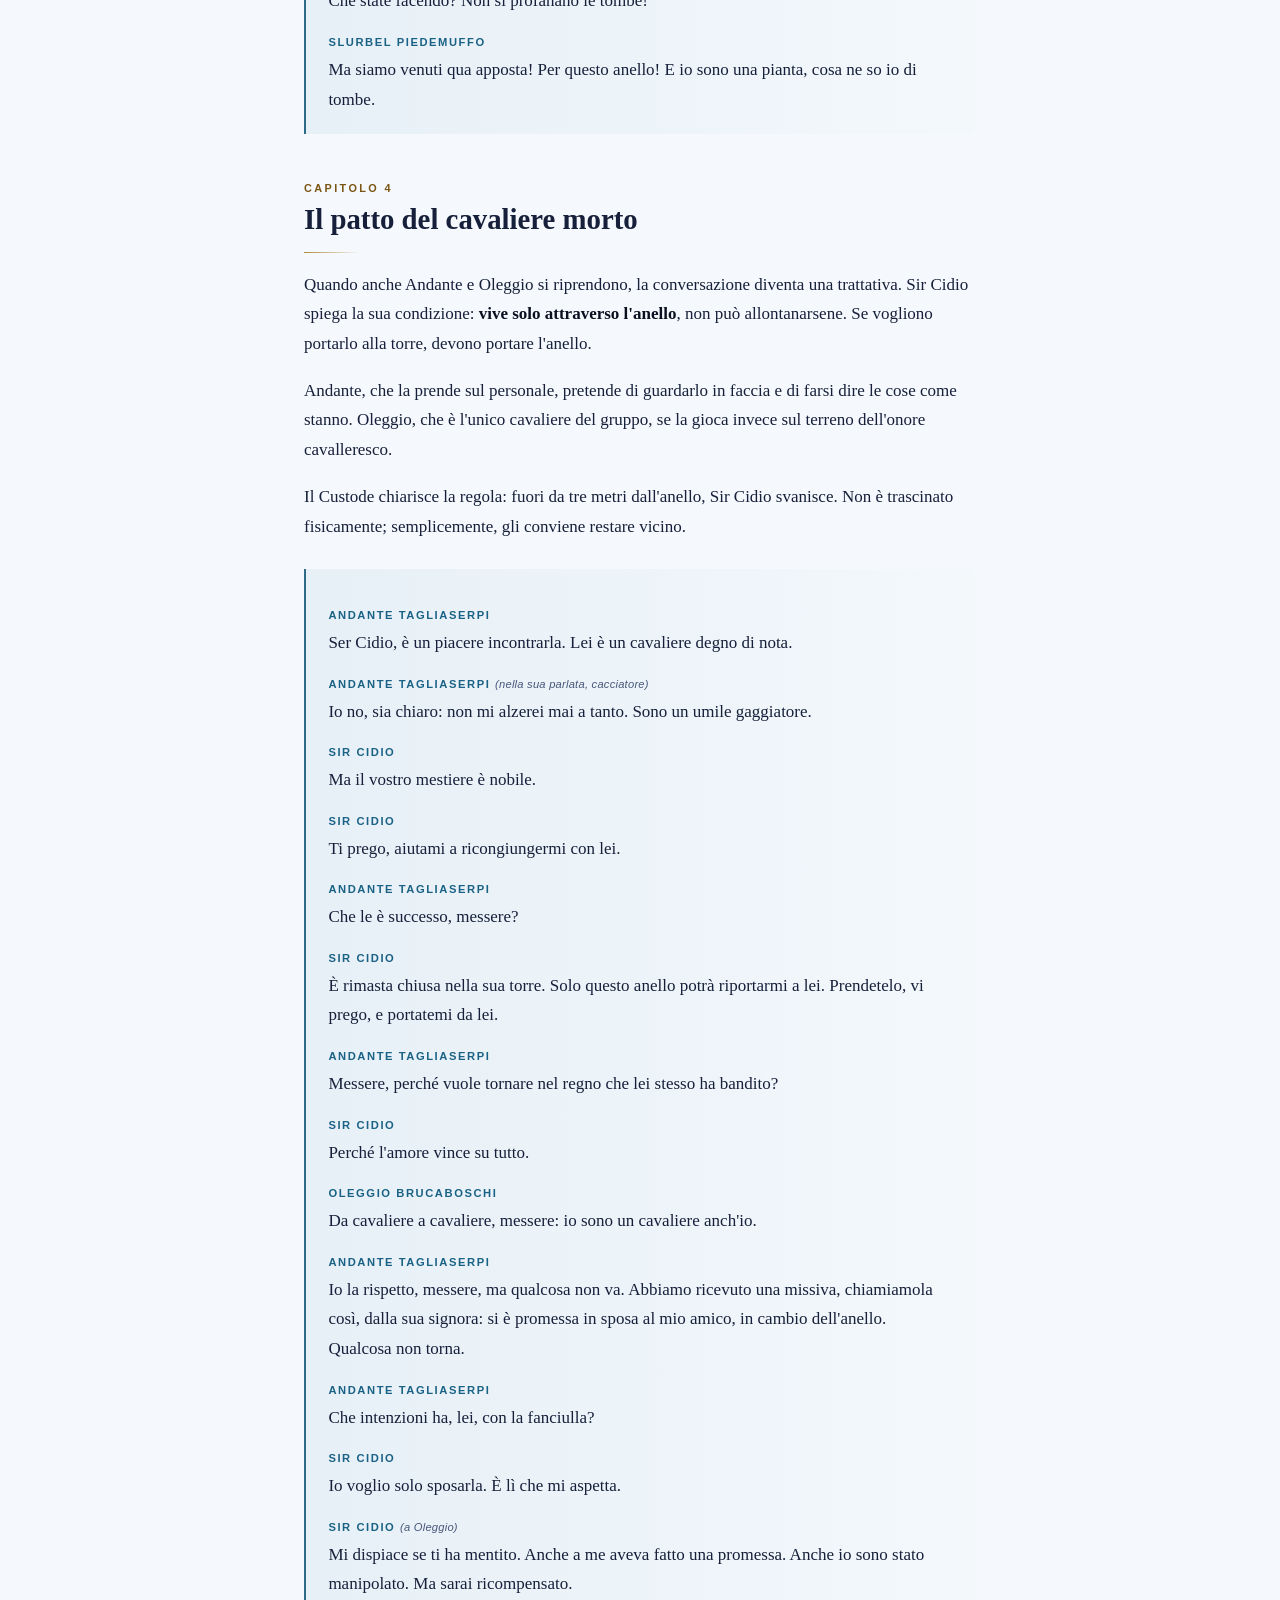
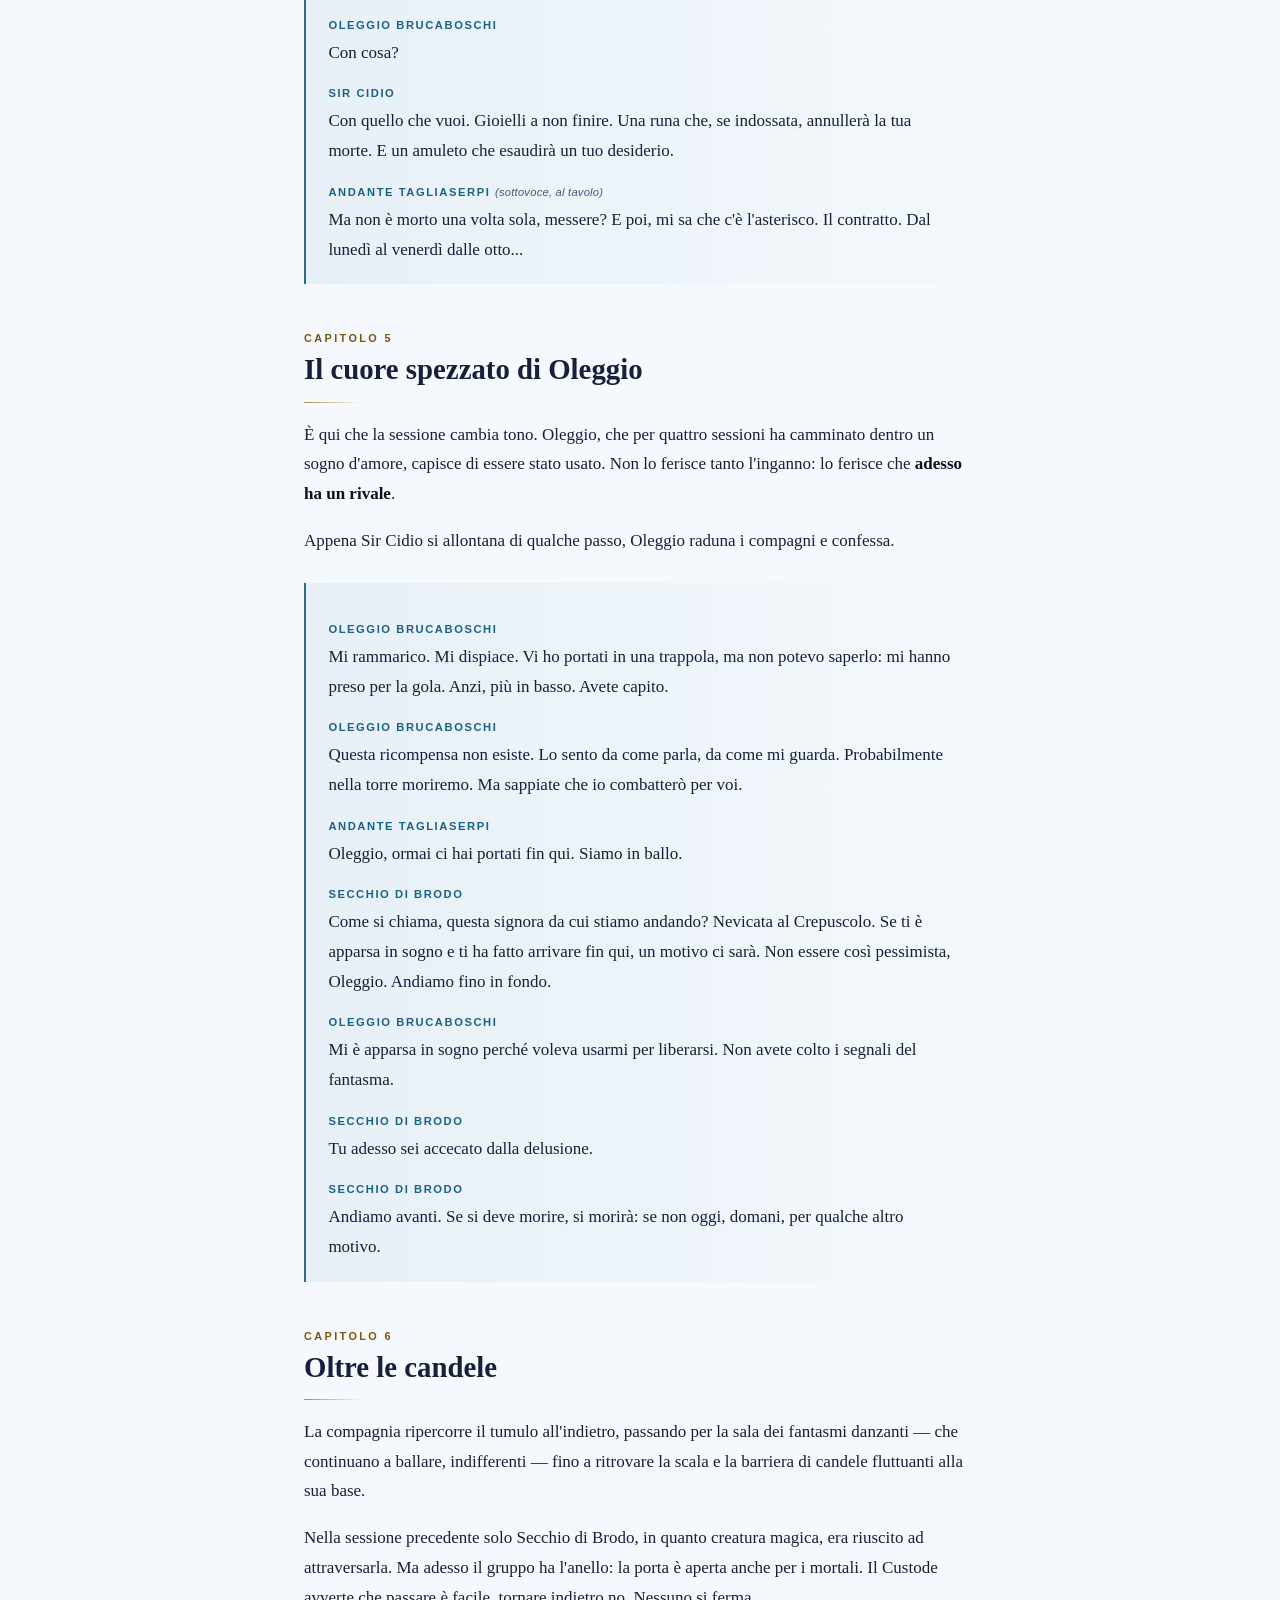
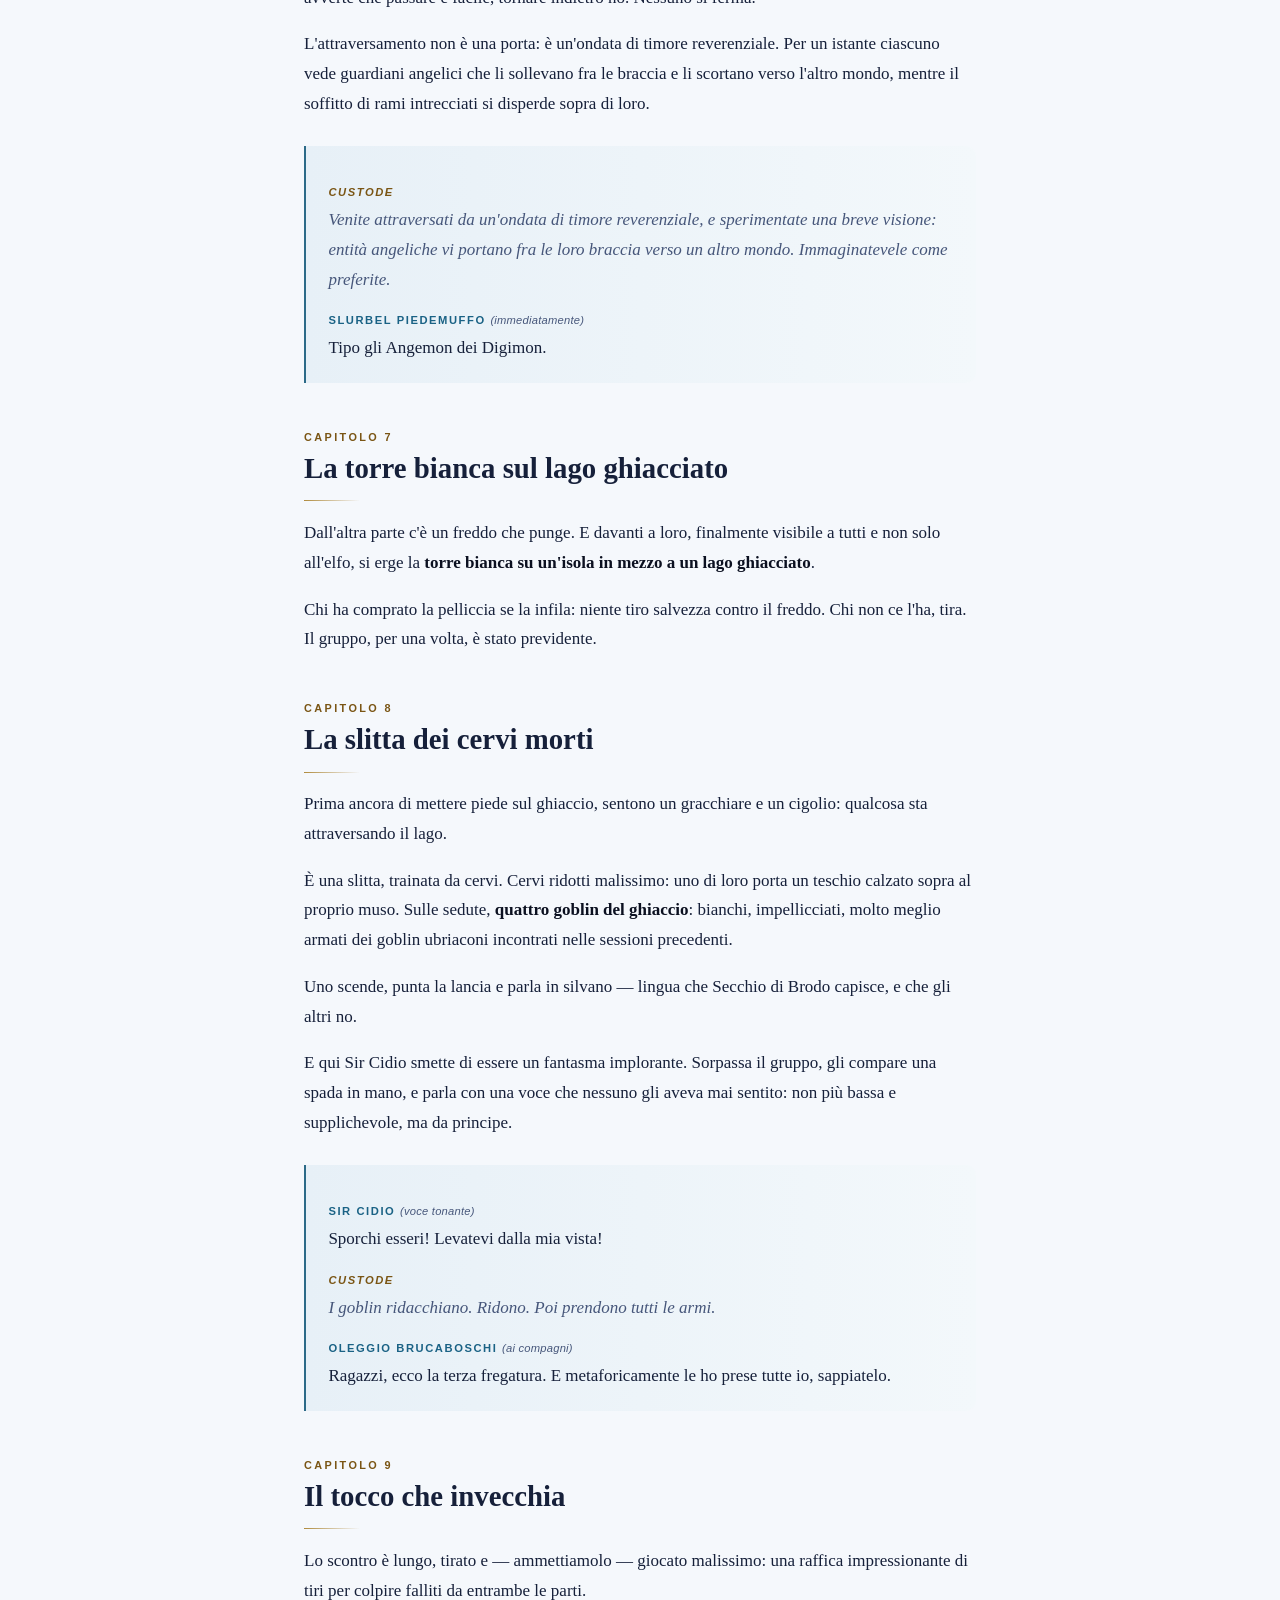
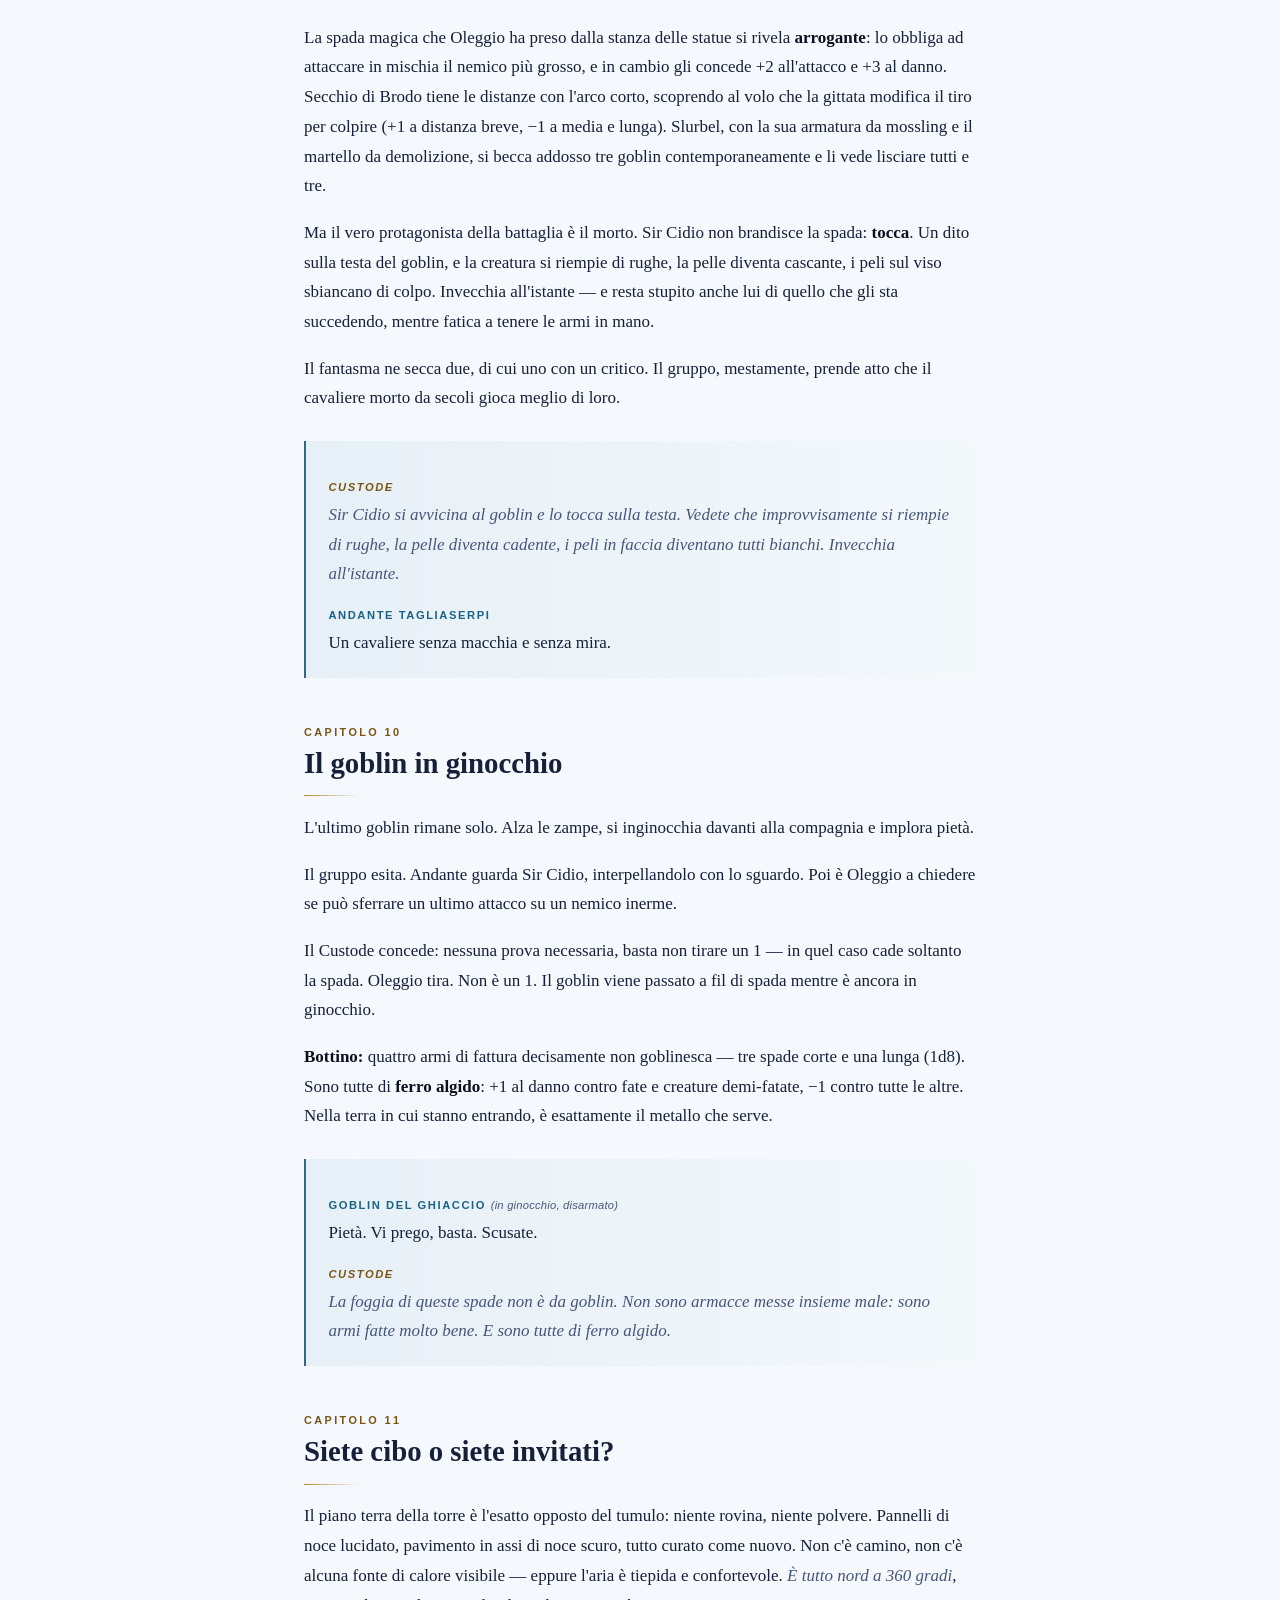
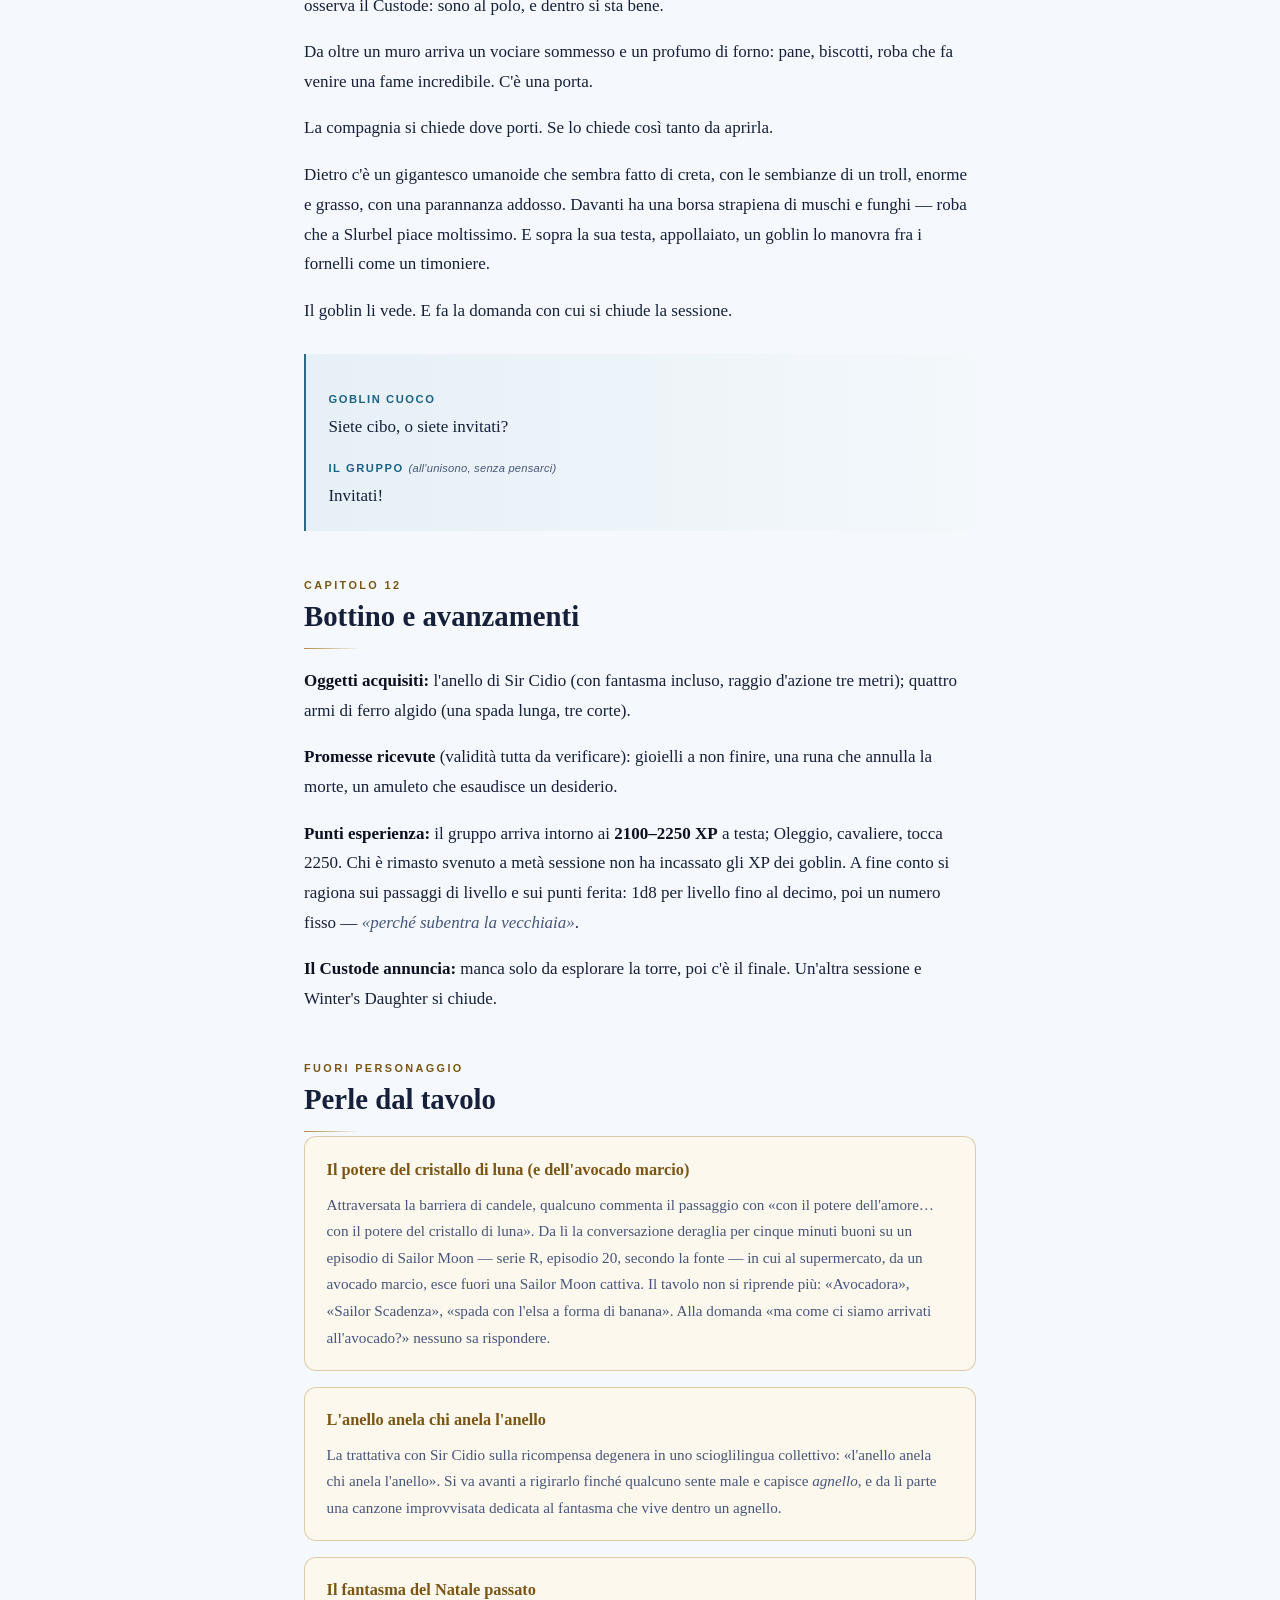
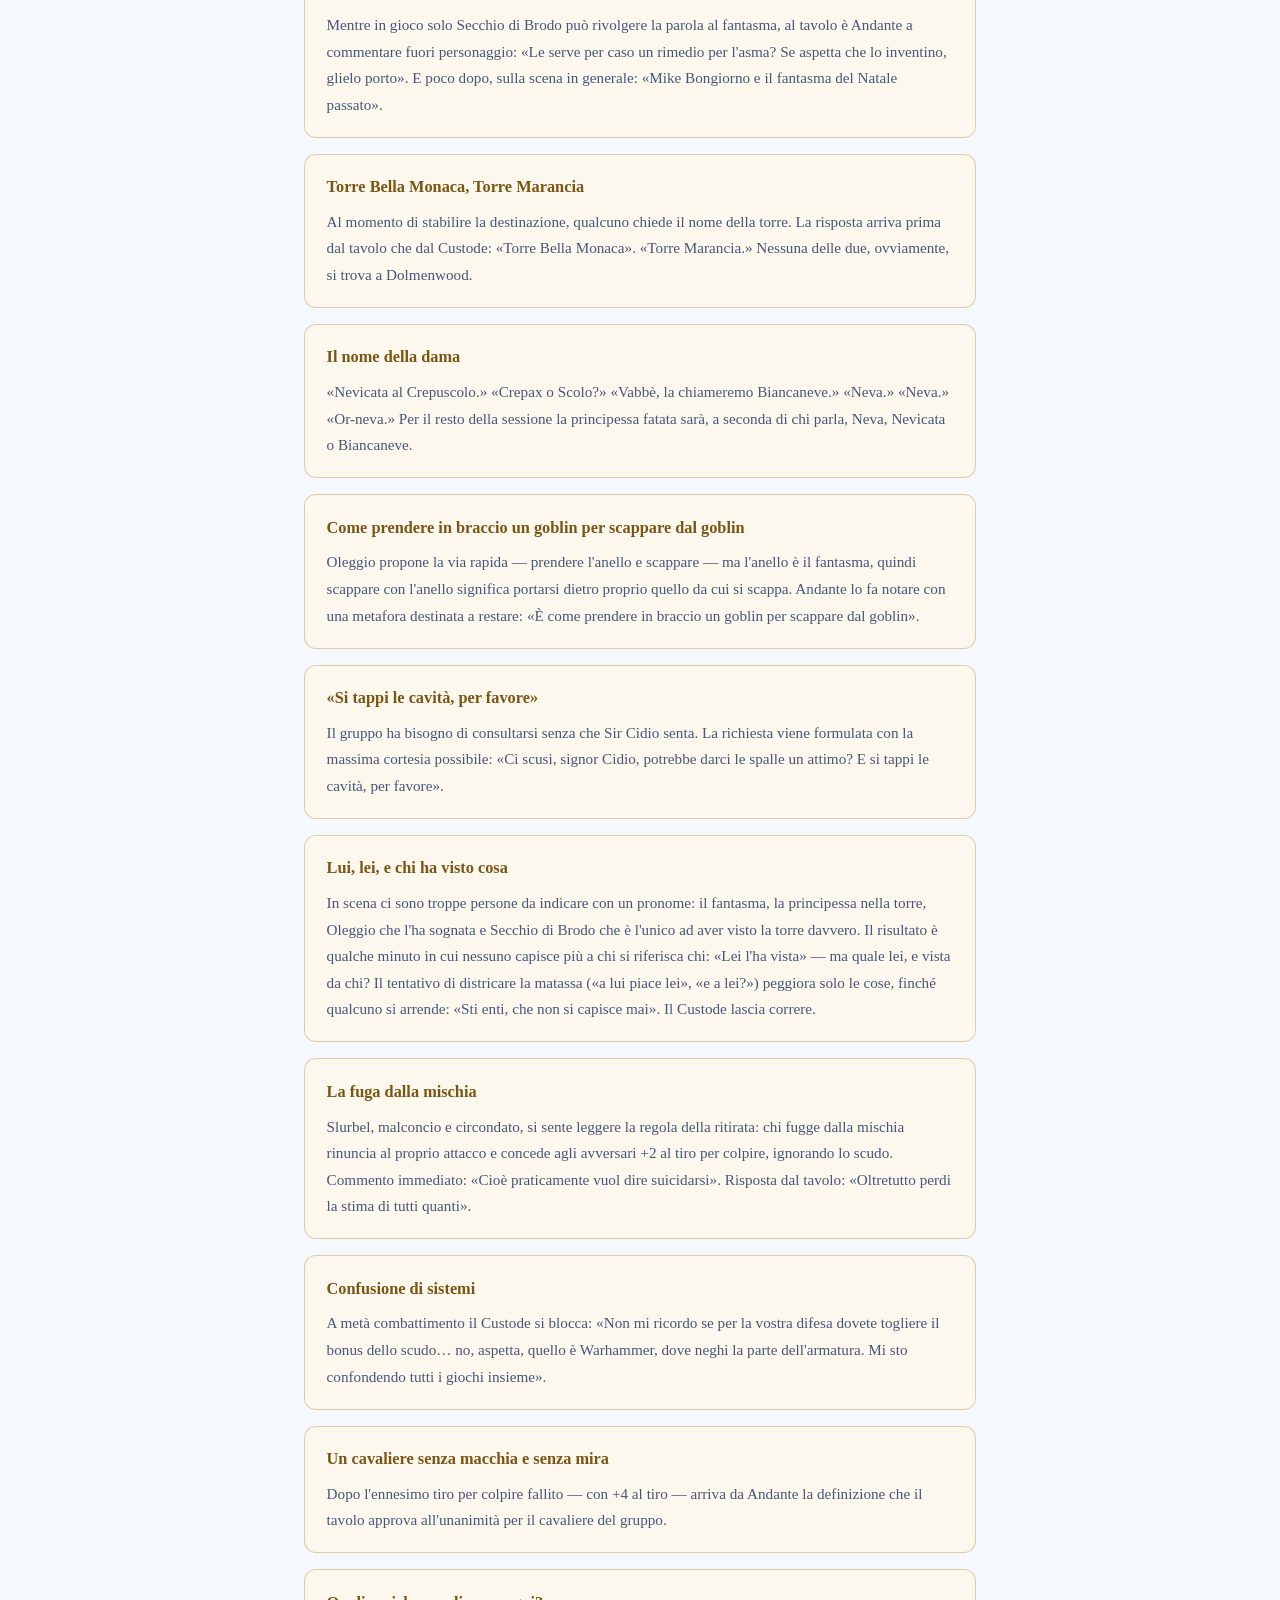
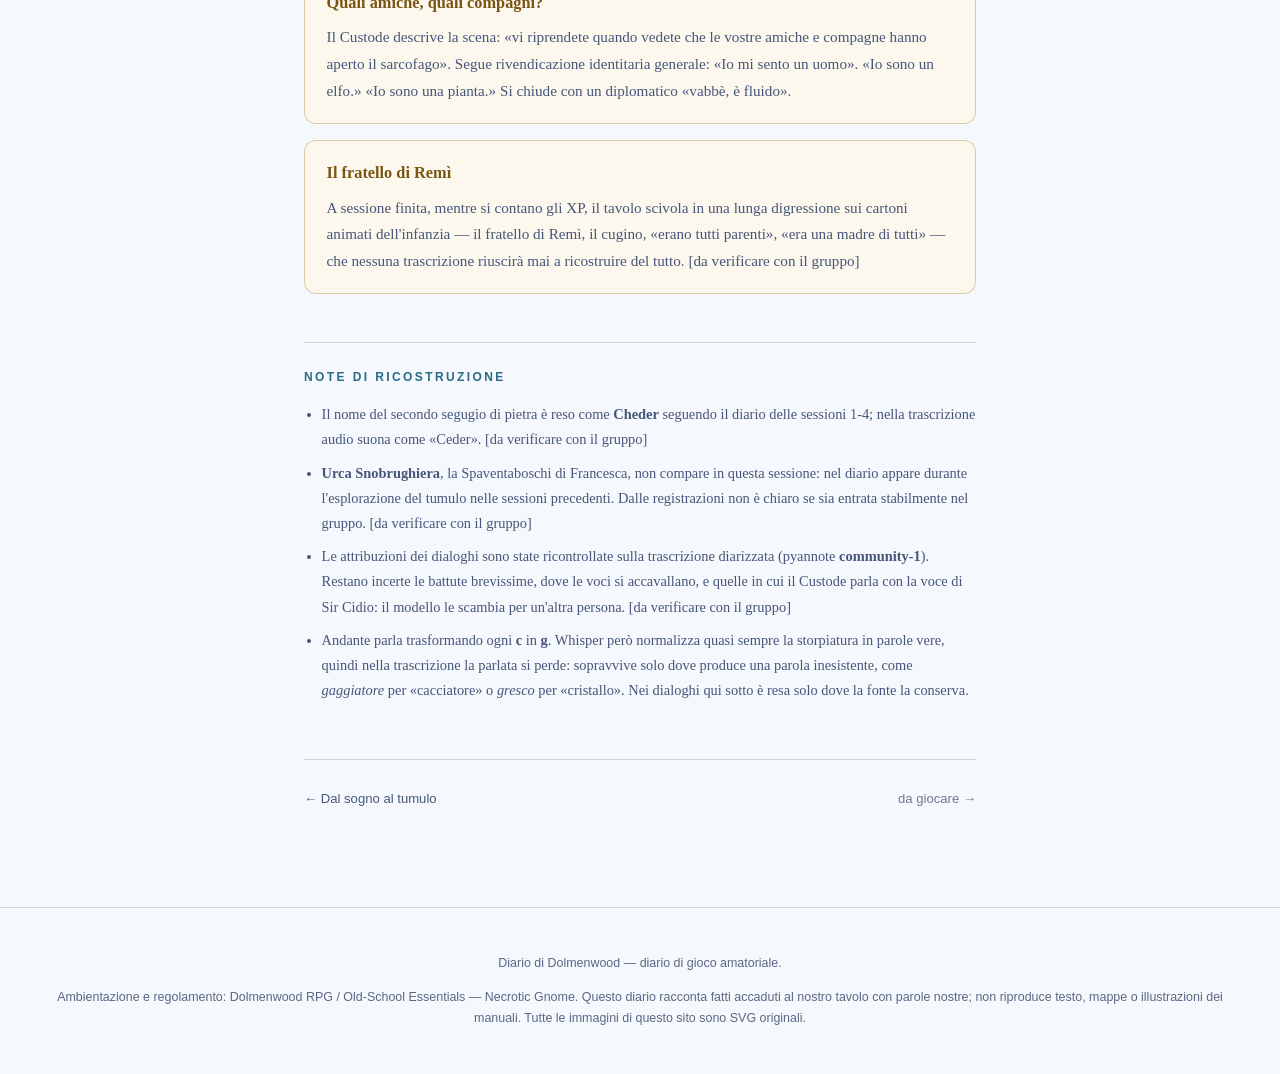
==== commit 58387029: "Enrollment: preferenza reciproca, formati vocali, cache dei turni L'assegnazione automatica dei nomi" ====
--- a/sito/sessioni/sessione-05.html
+++ b/sito/sessioni/sessione-05.html
@@ -199,7 +199,7 @@
 <h2><span class="cifra">Fuori personaggio</span>Perle dal tavolo</h2>
 <div class="perle">
 <div class="perla"><h3>Il potere del cristallo di luna (e dell'avocado marcio)</h3><p>Attraversata la barriera di candele, qualcuno commenta il passaggio con «con il potere dell'amore… con il potere del cristallo di luna». Da lì la conversazione deraglia per cinque minuti buoni su un episodio di Sailor Moon — serie R, episodio 20, secondo la fonte — in cui al supermercato, da un avocado marcio, esce fuori una Sailor Moon cattiva. Il tavolo non si riprende più: «Avocadora», «Sailor Scadenza», «spada con l'elsa a forma di banana». Alla domanda «ma come ci siamo arrivati all'avocado?» nessuno sa rispondere.</p></div>
-<div class="perla"><h3>Anello, anella, agnello</h3><p>La trattativa con Sir Cidio sulla ricompensa degenera in una filastrocca collettiva sull'anello: «l'anello anella, chi anella l'anello, l'anello che anella». Finché qualcuno sente male e capisce <em>agnello</em>, e da lì parte una canzone improvvisata dedicata al fantasma che vive dentro un agnello.</p></div>
+<div class="perla"><h3>L'anello anela chi anela l'anello</h3><p>La trattativa con Sir Cidio sulla ricompensa degenera in uno scioglilingua collettivo: «l'anello anela chi anela l'anello». Si va avanti a rigirarlo finché qualcuno sente male e capisce <em>agnello</em>, e da lì parte una canzone improvvisata dedicata al fantasma che vive dentro un agnello.</p></div>
 <div class="perla"><h3>Il fantasma del Natale passato</h3><p>Mentre in gioco solo Secchio di Brodo può rivolgere la parola al fantasma, al tavolo è Andante a commentare fuori personaggio: «Le serve per caso un rimedio per l'asma? Se aspetta che lo inventino, glielo porto». E poco dopo, sulla scena in generale: «Mike Bongiorno e il fantasma del Natale passato».</p></div>
 <div class="perla"><h3>Torre Bella Monaca, Torre Marancia</h3><p>Al momento di stabilire la destinazione, qualcuno chiede il nome della torre. La risposta arriva prima dal tavolo che dal Custode: «Torre Bella Monaca». «Torre Marancia.» Nessuna delle due, ovviamente, si trova a Dolmenwood.</p></div>
 <div class="perla"><h3>Il nome della dama</h3><p>«Nevicata al Crepuscolo.» «Crepax o Scolo?» «Vabbè, la chiameremo Biancaneve.» «Neva.» «Neva.» «Or-neva.» Per il resto della sessione la principessa fatata sarà, a seconda di chi parla, Neva, Nevicata o Biancaneve.</p></div>
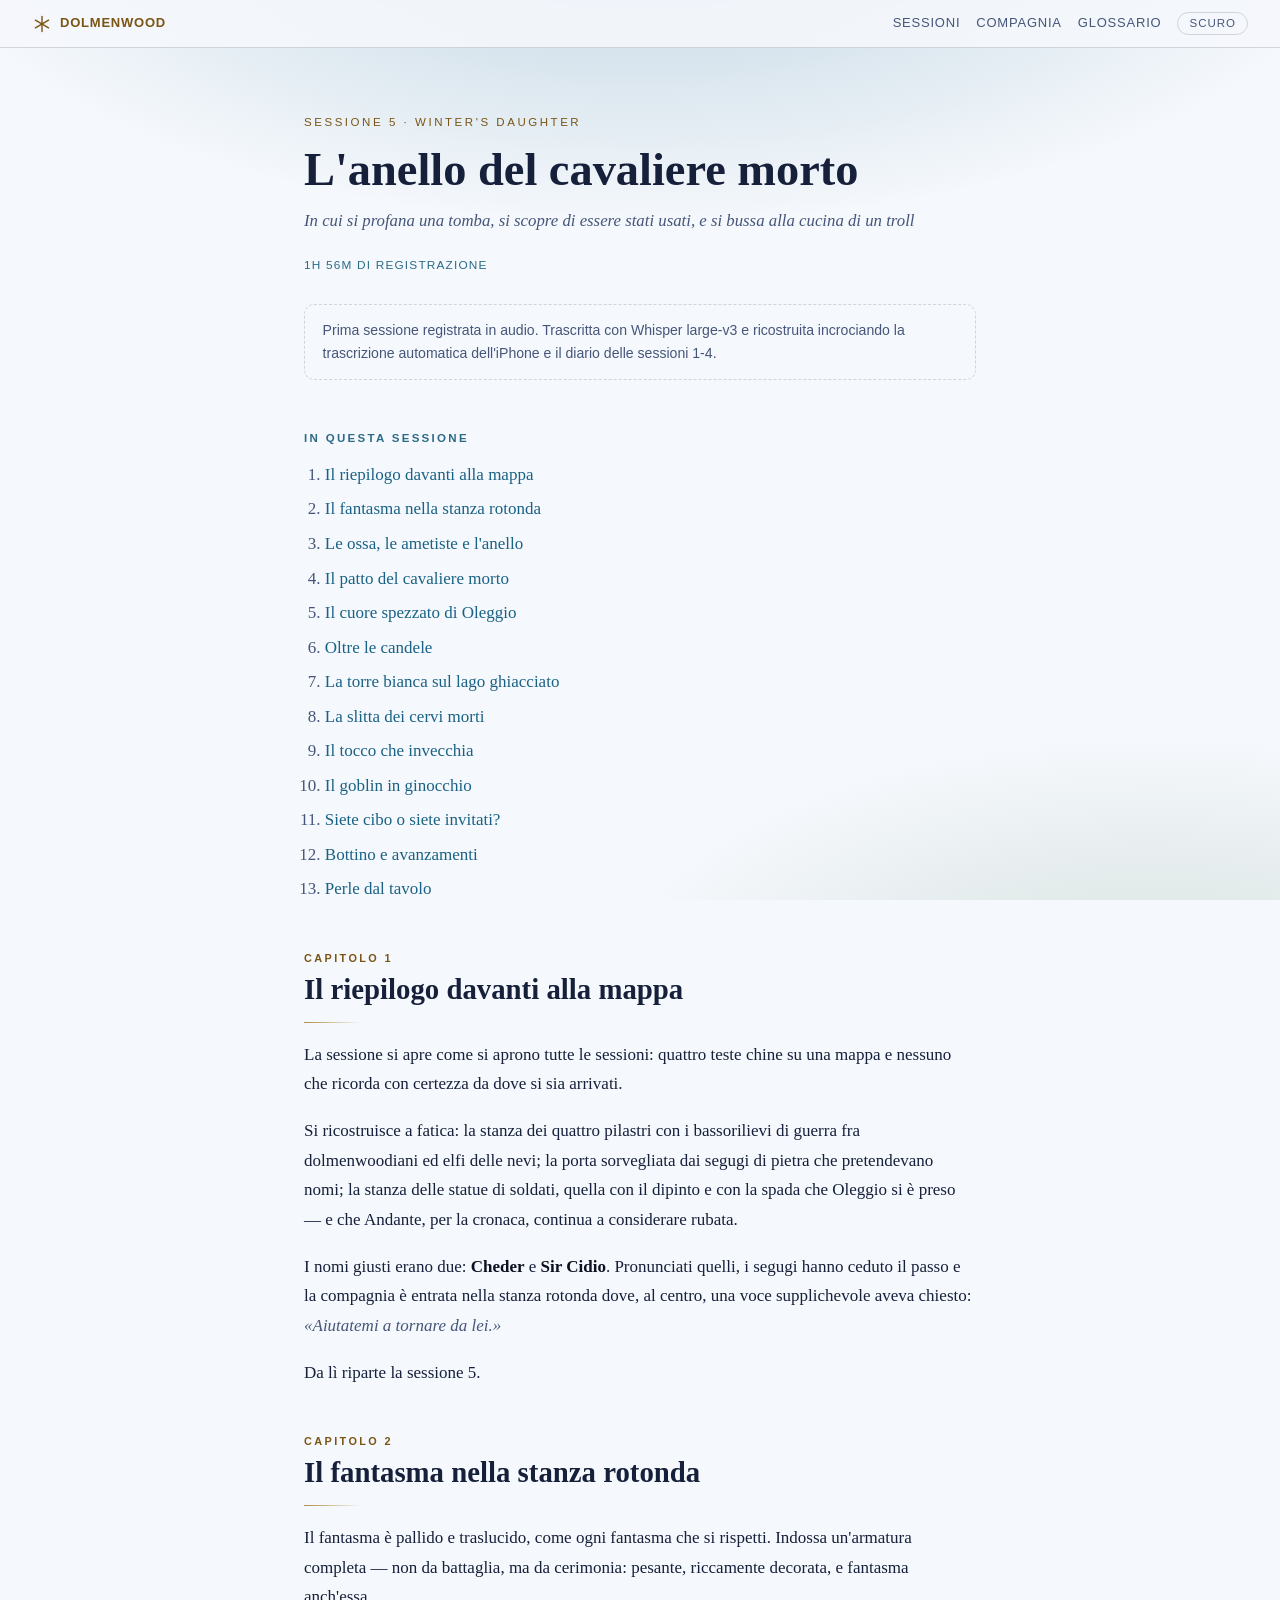
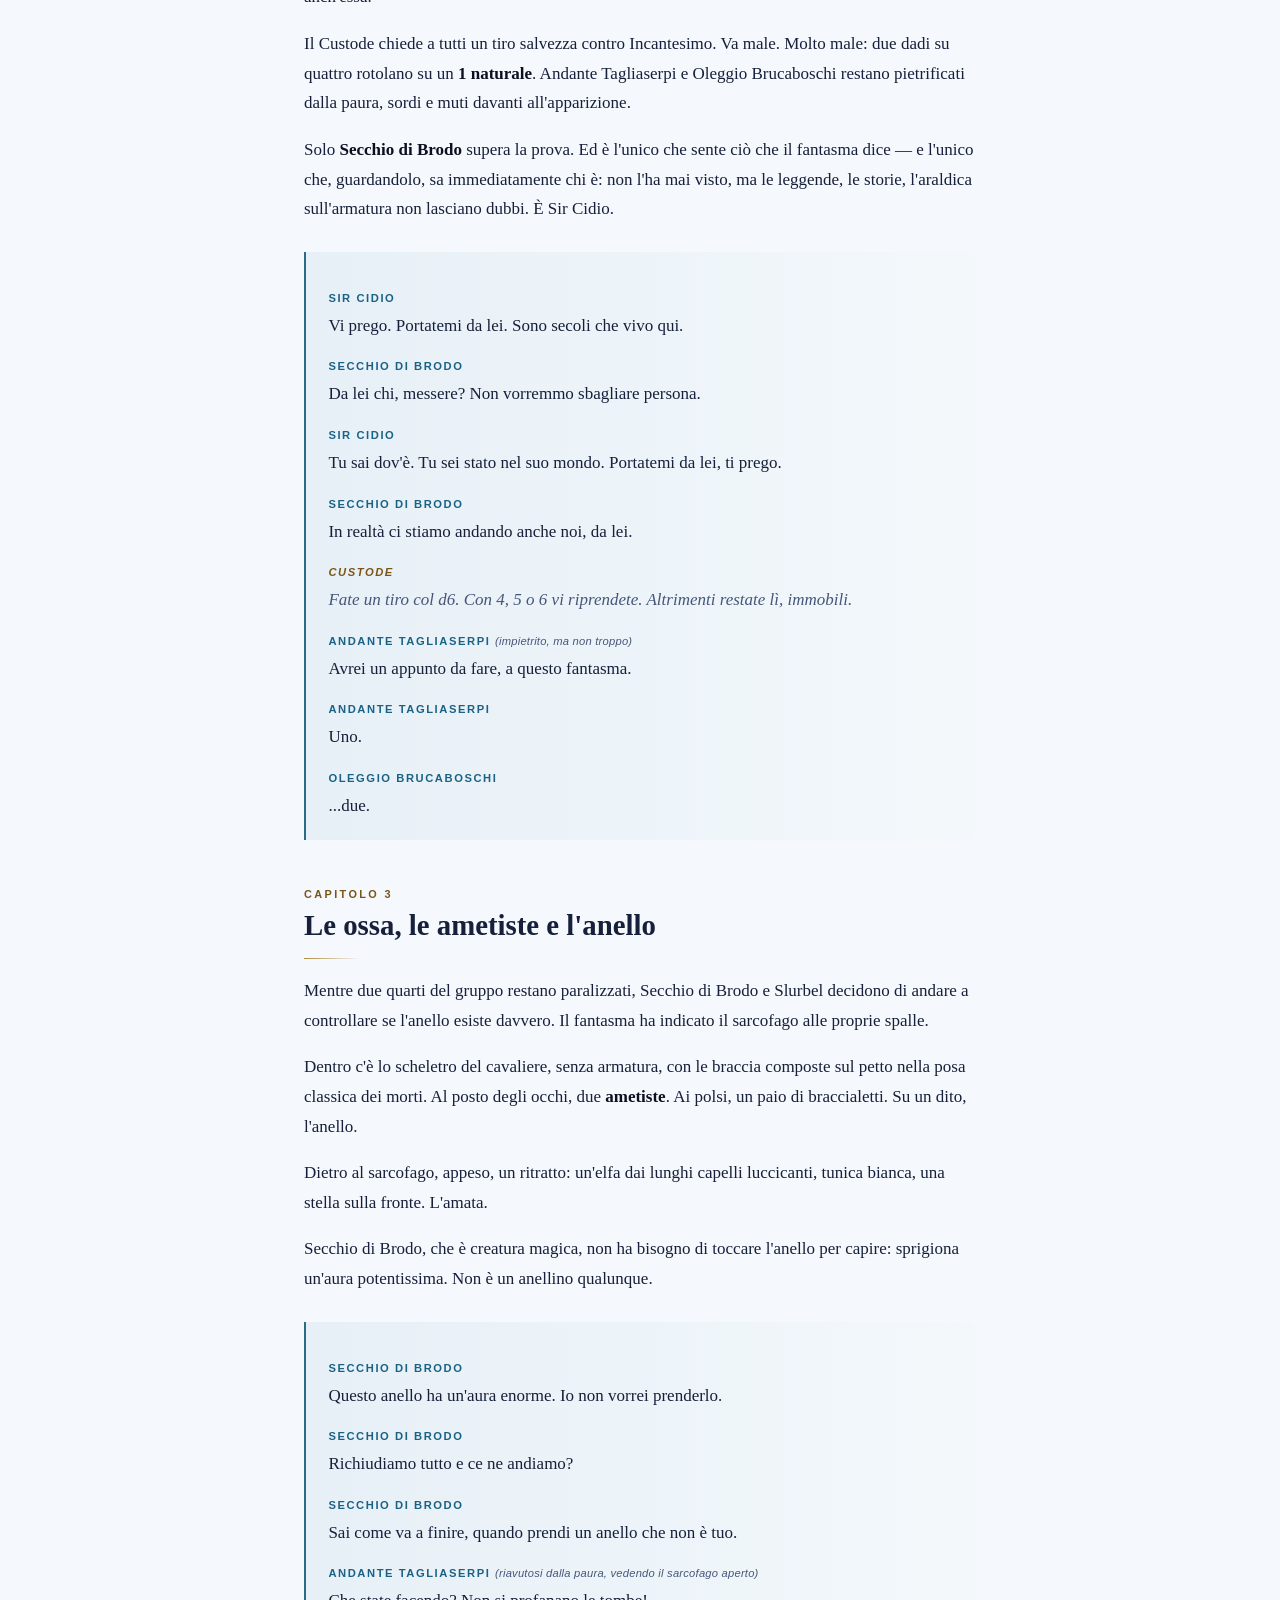
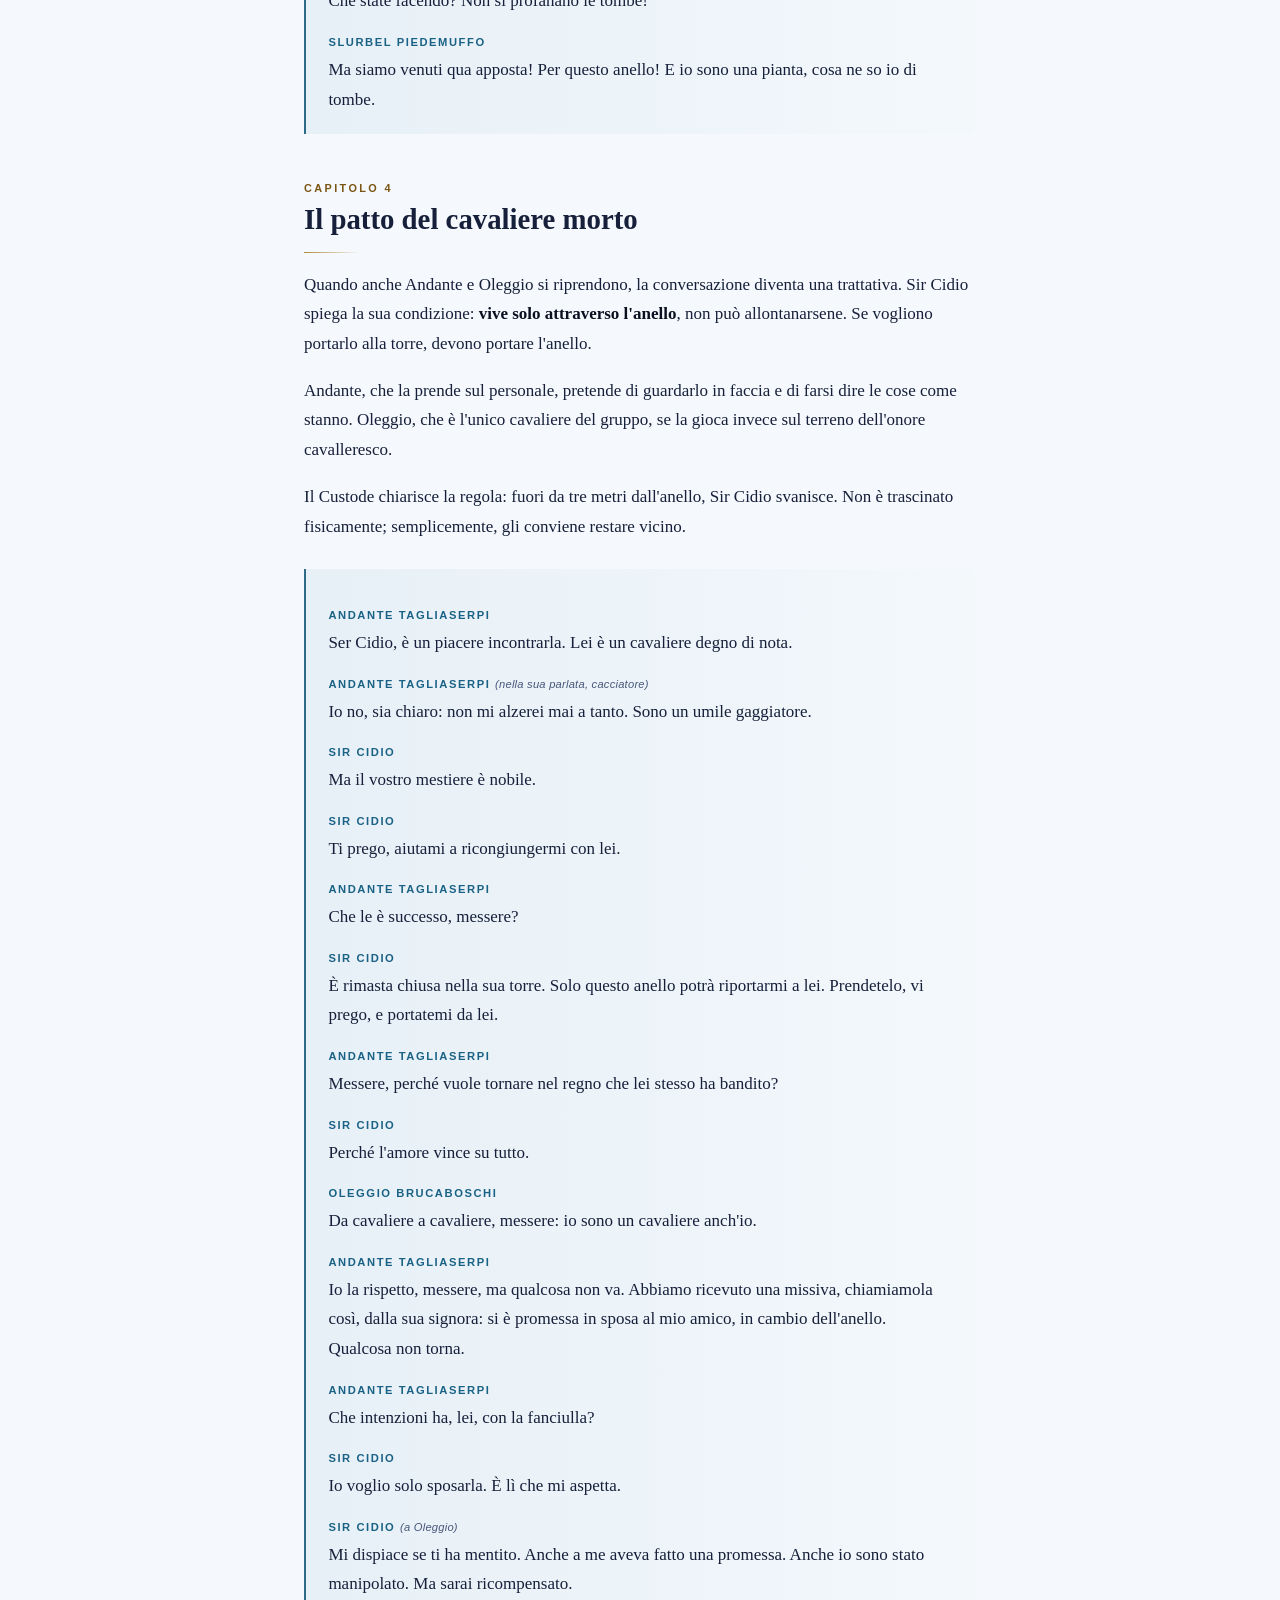
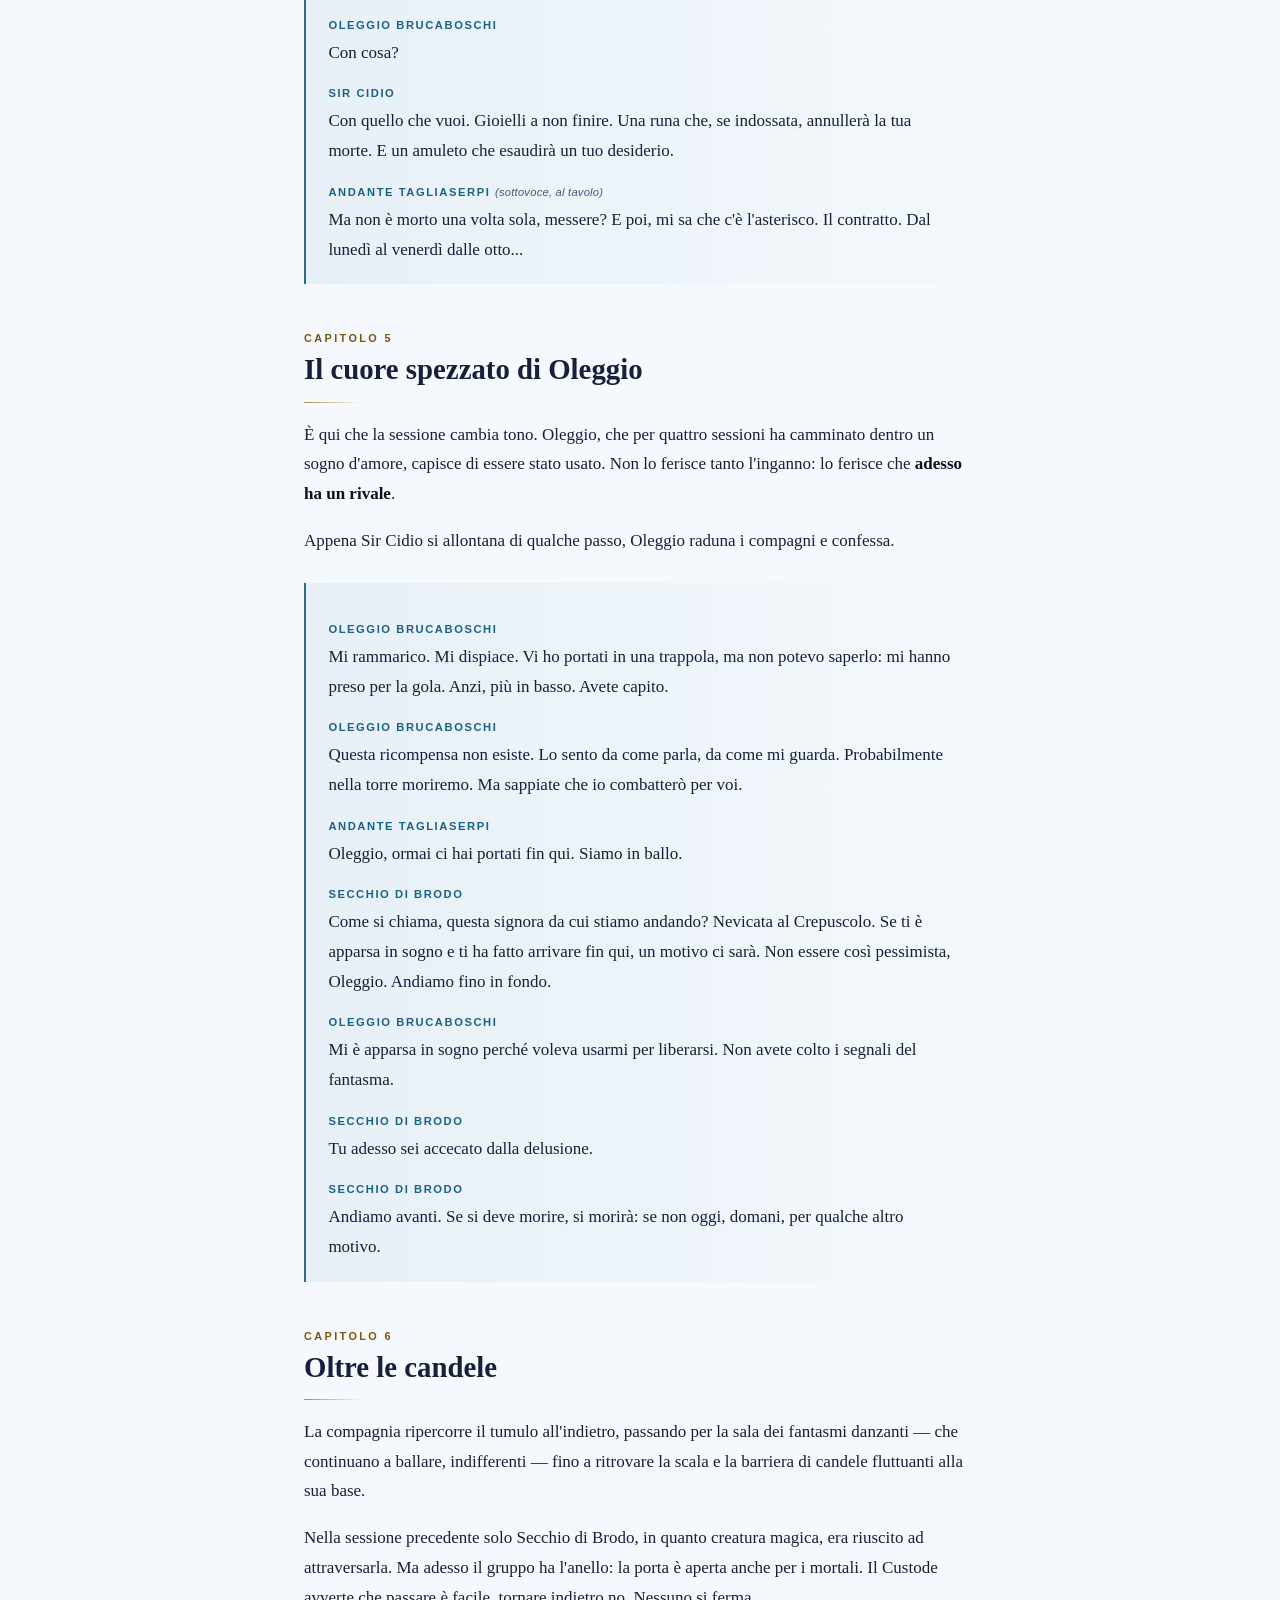
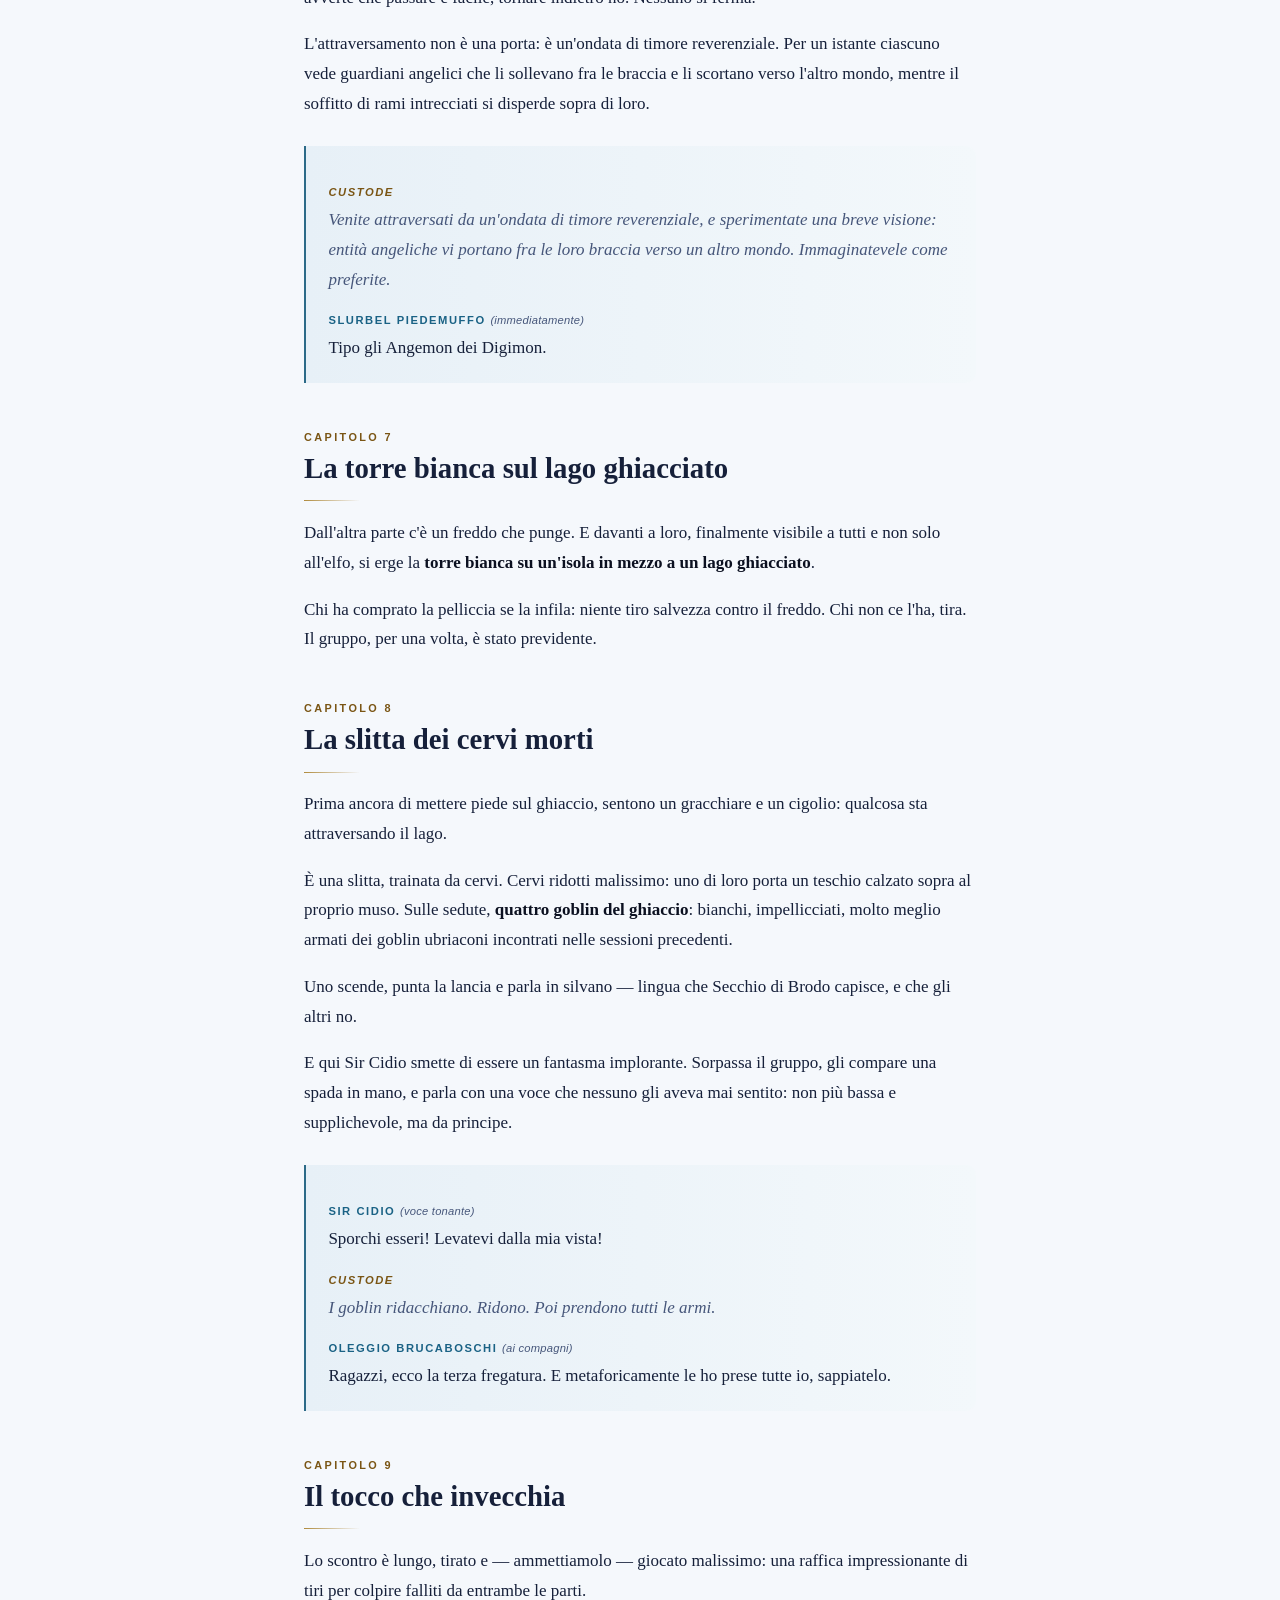
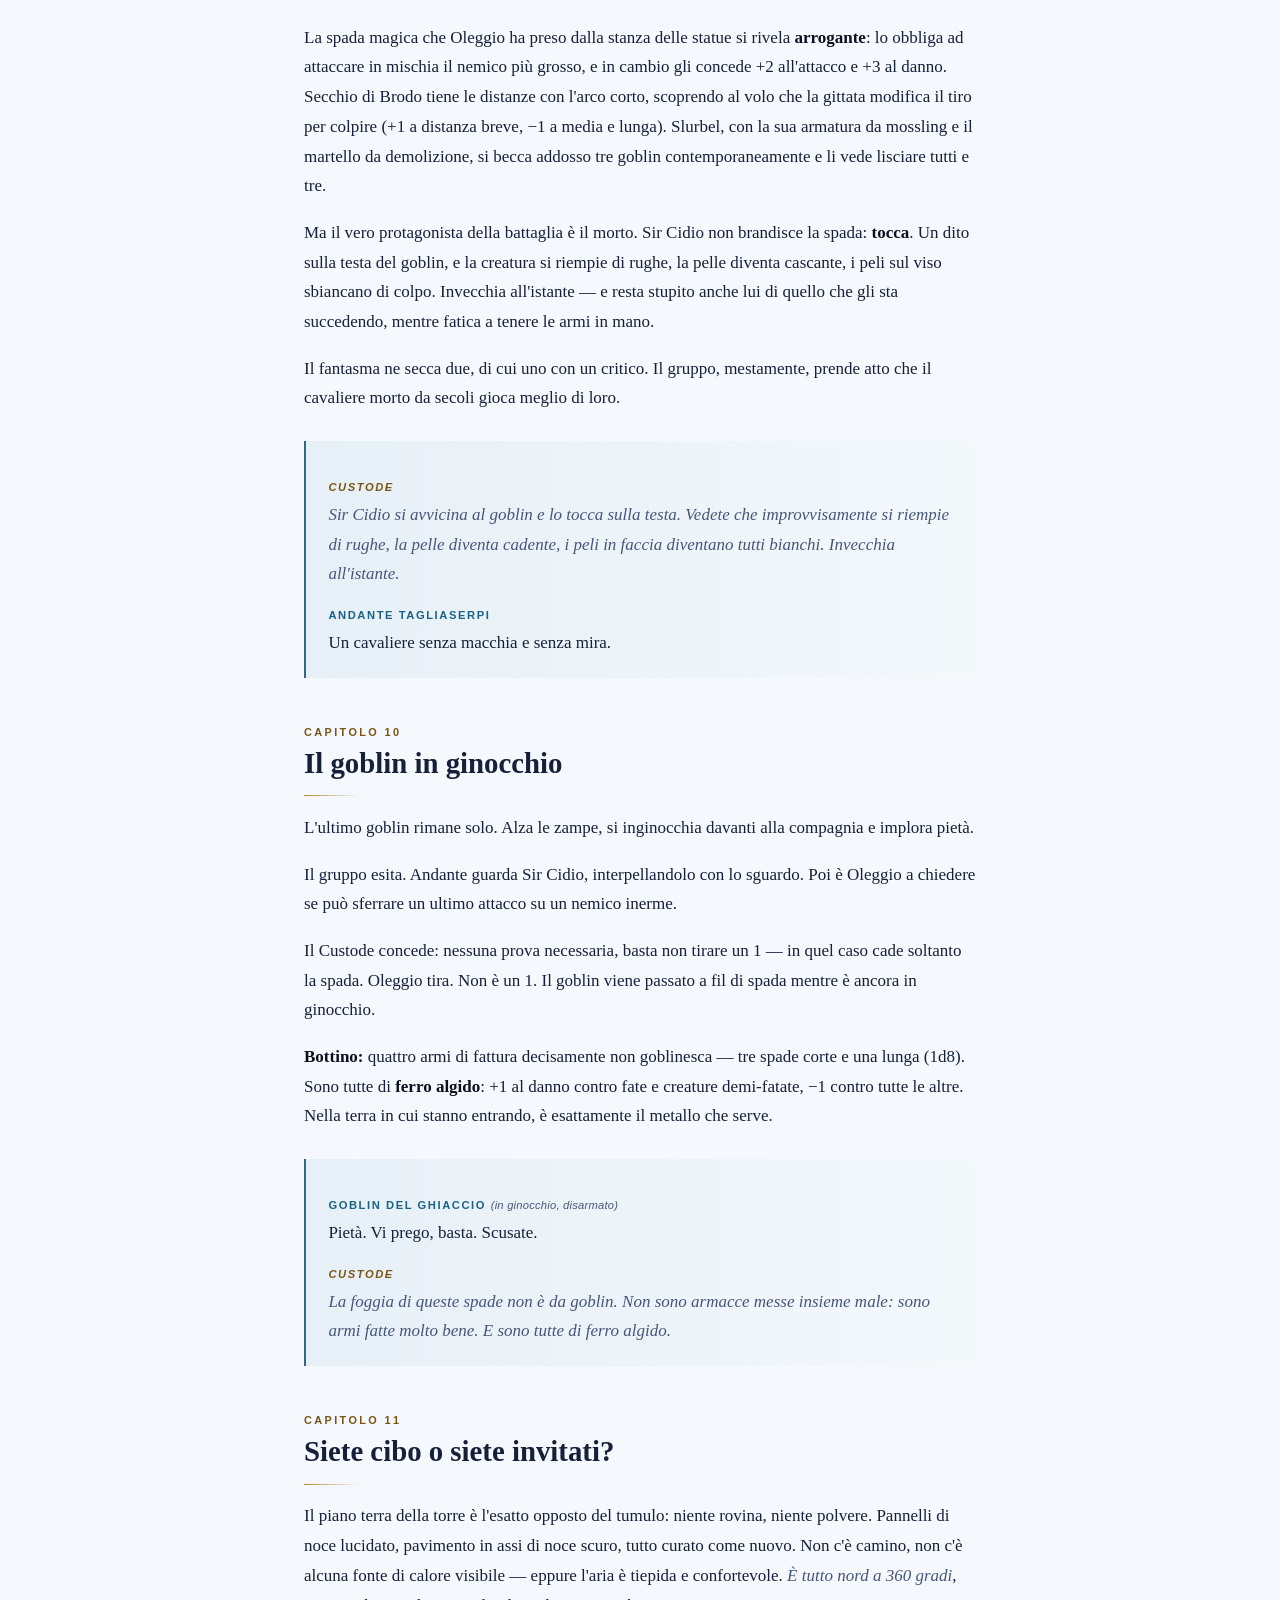
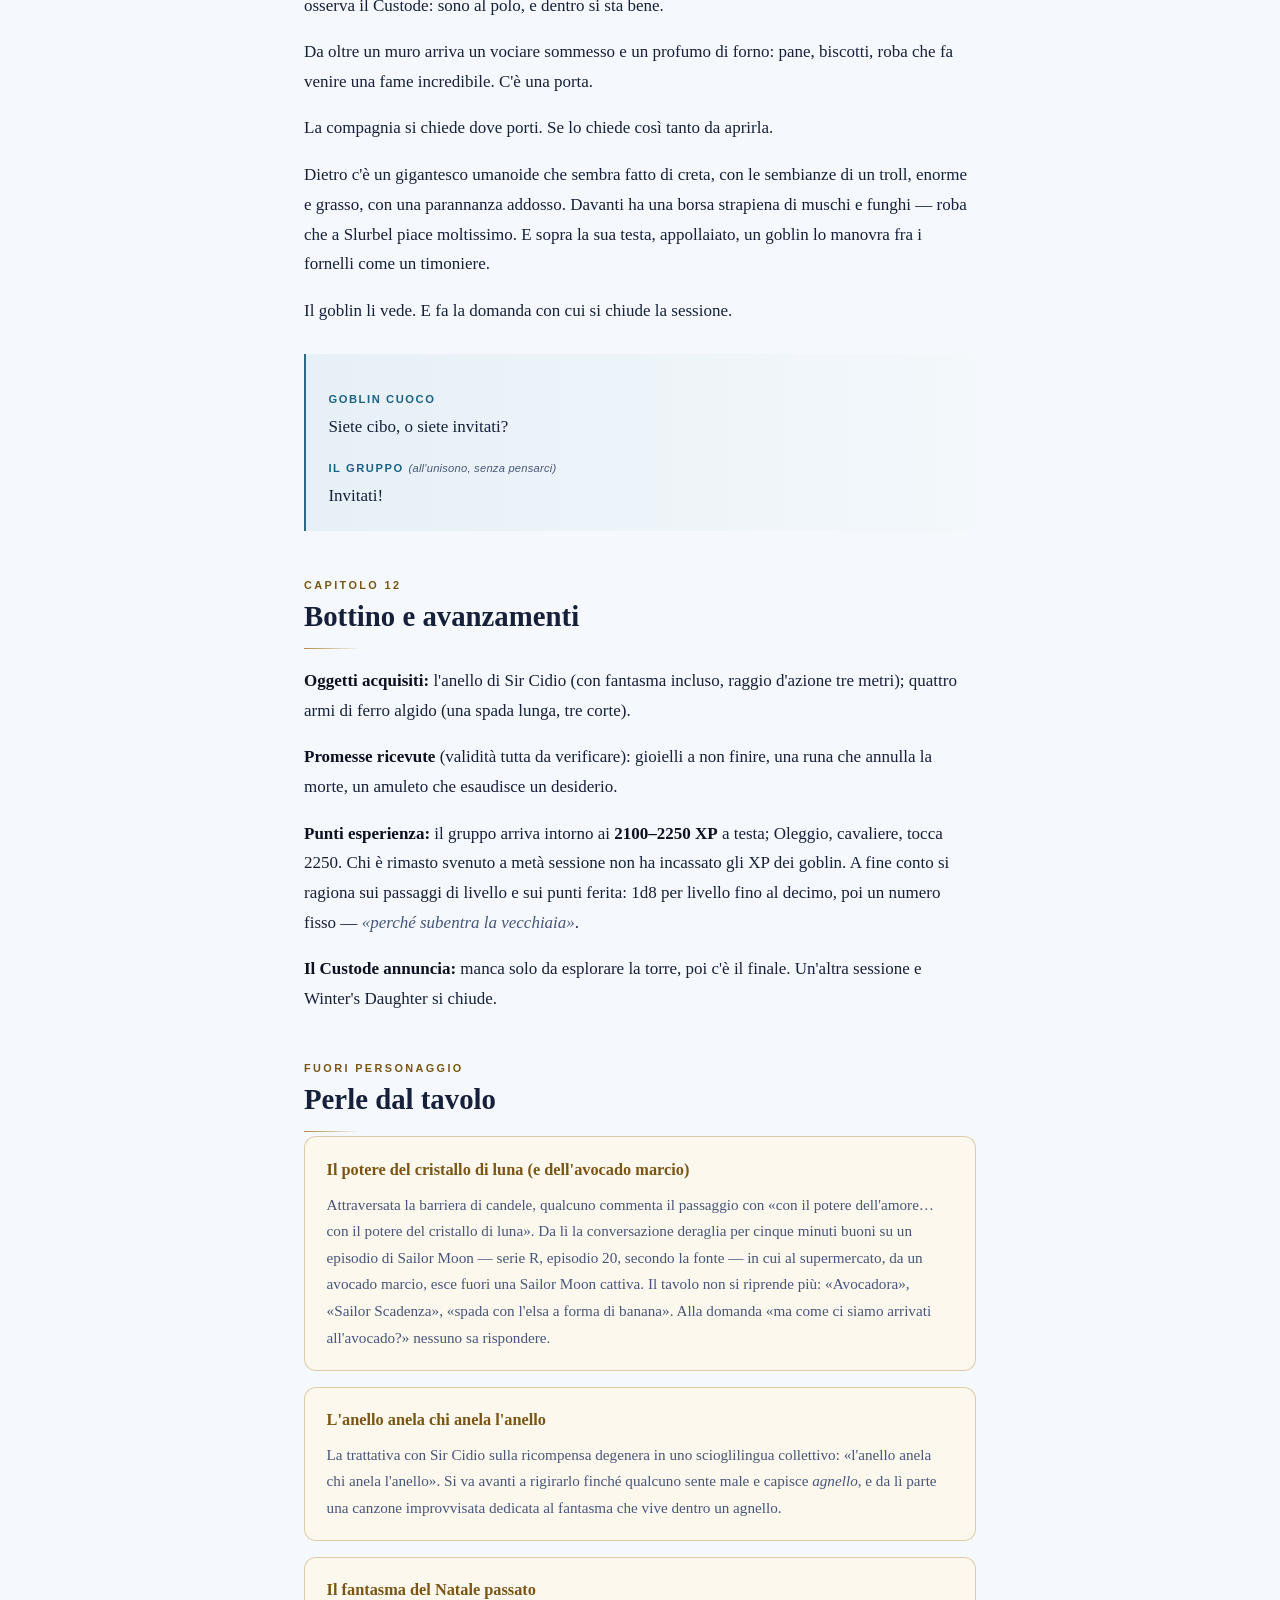
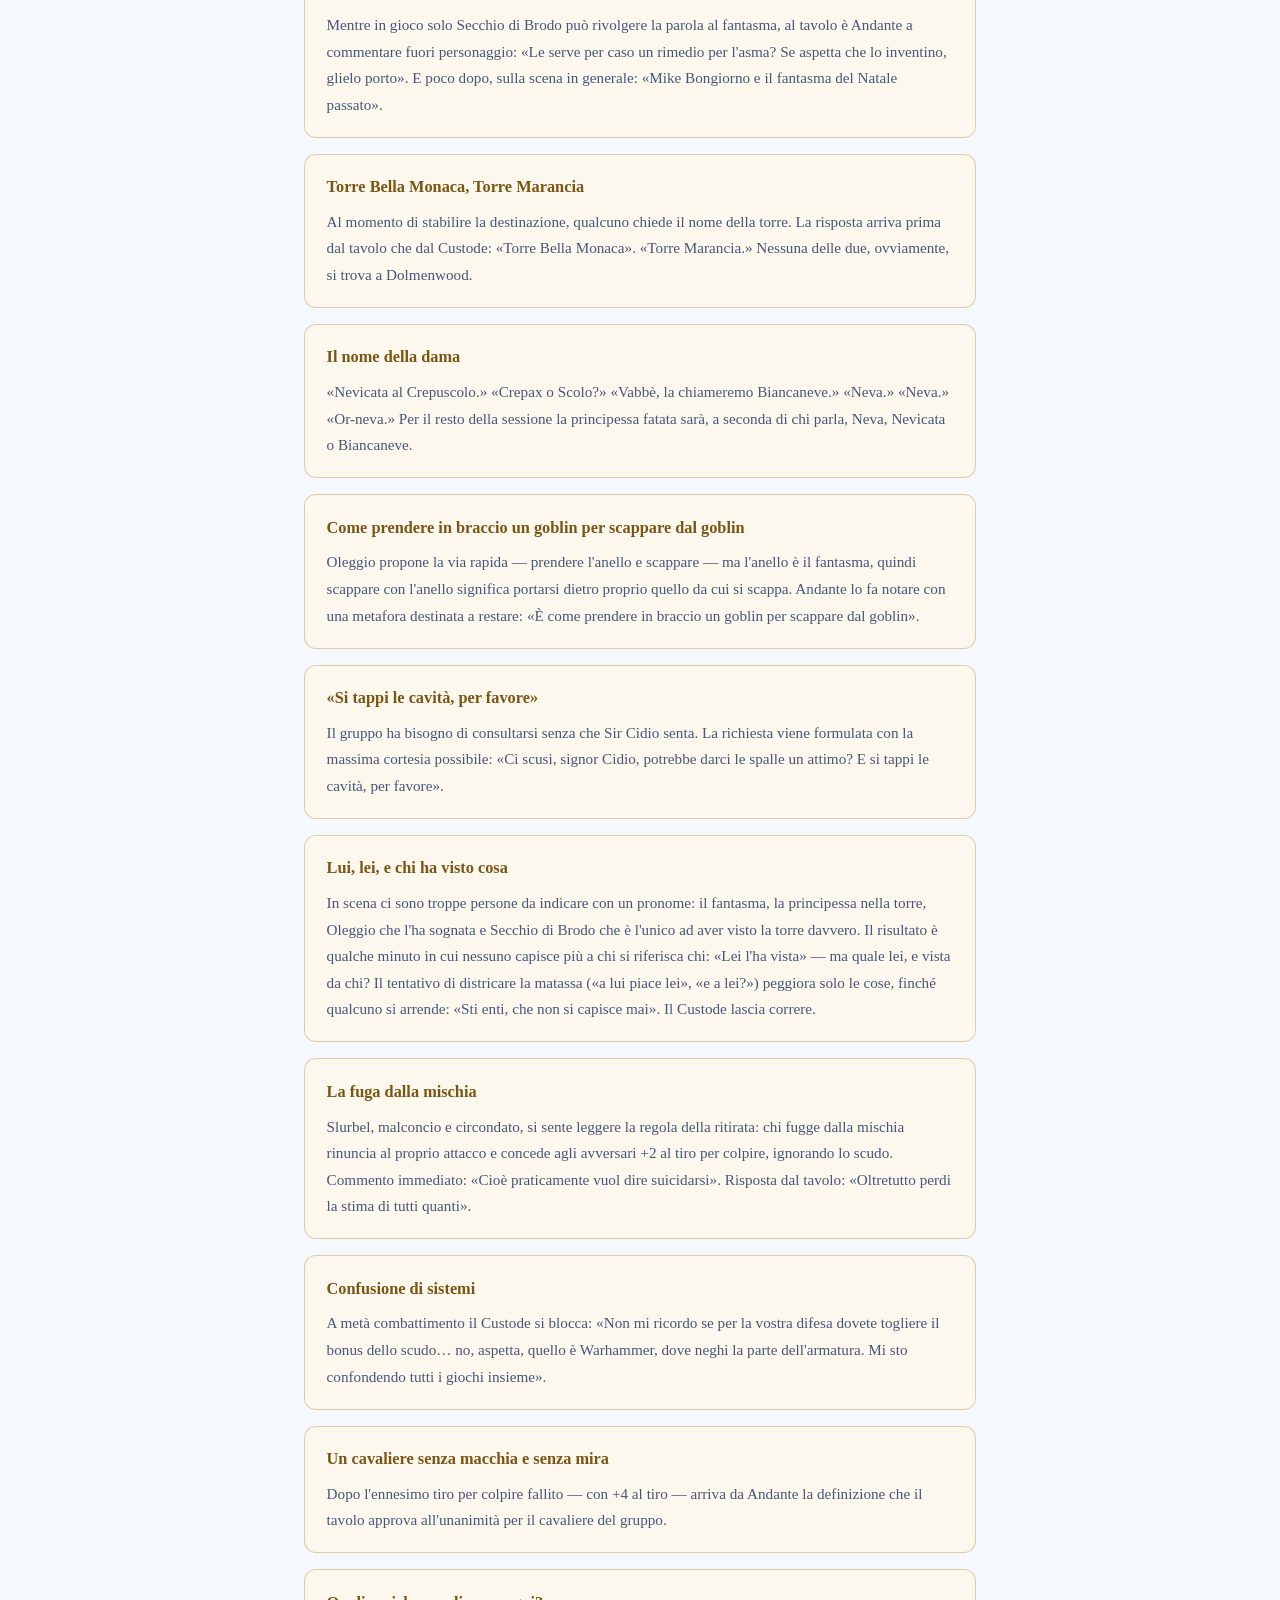
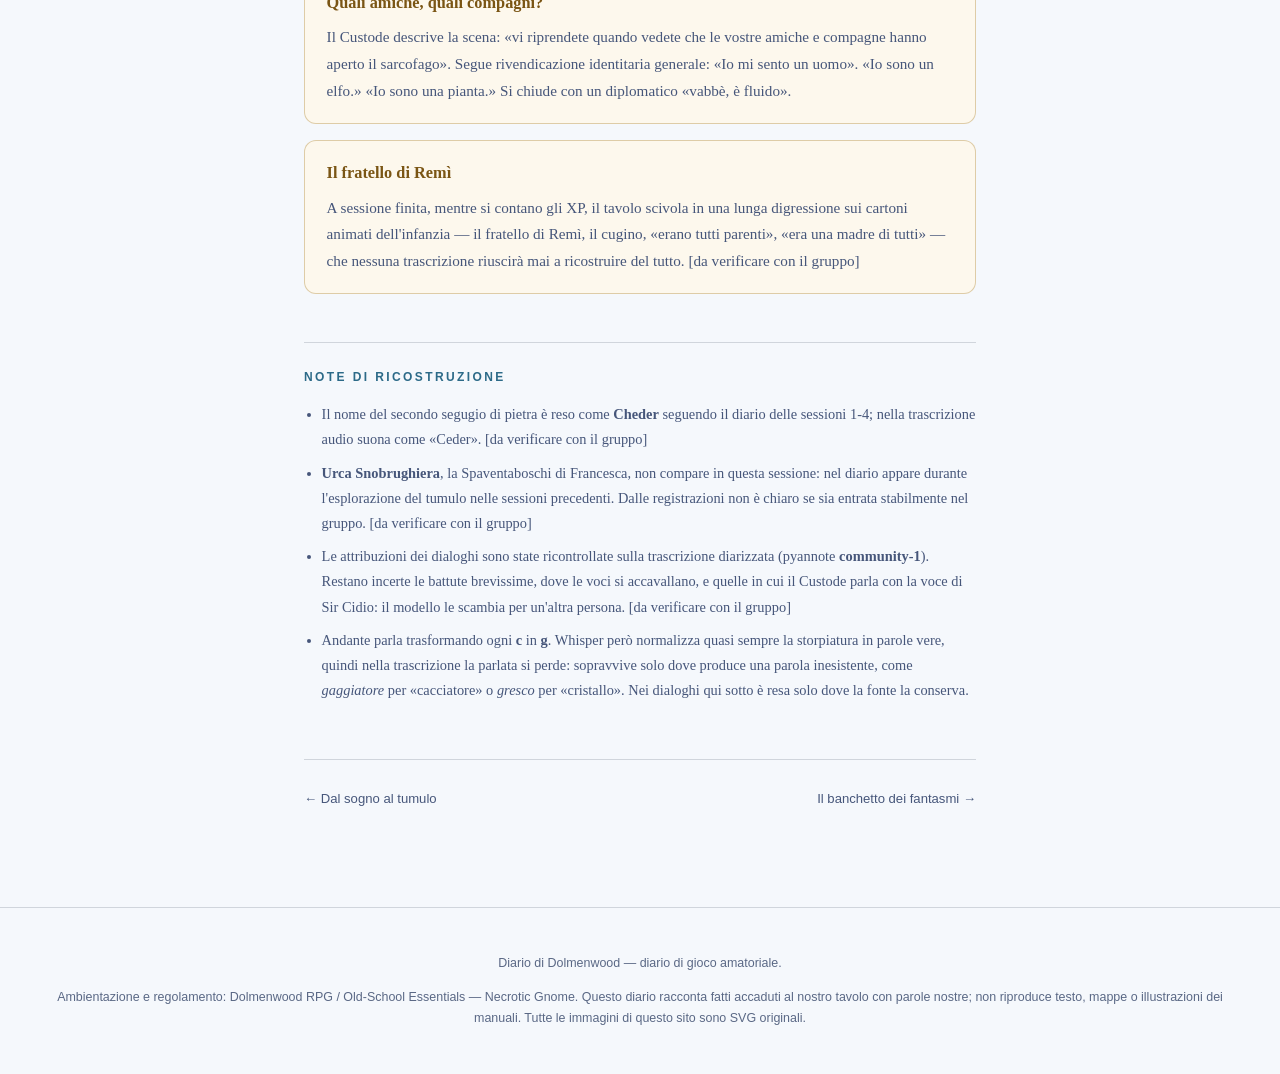
==== commit 4b24ba34: "Aggiungi la sessione 6 e gli strumenti per ricostruirla con LLM locale Sessione 6 (Il banchetto dei " ====
--- a/sito/sessioni/sessione-05.html
+++ b/sito/sessioni/sessione-05.html
@@ -220,7 +220,7 @@
 <li>Andante parla trasformando ogni <strong>c</strong> in <strong>g</strong>. Whisper però normalizza quasi sempre la storpiatura in parole vere, quindi nella trascrizione la parlata si perde: sopravvive solo dove produce una parola inesistente, come <em>gaggiatore</em> per «cacciatore» o <em>gresco</em> per «cristallo». Nei dialoghi qui sotto è resa solo dove la fonte la conserva.</li>
 </ul></section>
 
-  <nav class="nav-sessioni"><a href="sessioni-01-04.html">&larr; Dal sogno al tumulo</a><span class="vuoto">da giocare &rarr;</span></nav>
+  <nav class="nav-sessioni"><a href="sessioni-01-04.html">&larr; Dal sogno al tumulo</a><a href="sessione-06.html">Il banchetto dei fantasmi &rarr;</a></nav>
 </main>
 <footer class="piede">
   <p>Diario di Dolmenwood — diario di gioco amatoriale.</p>
